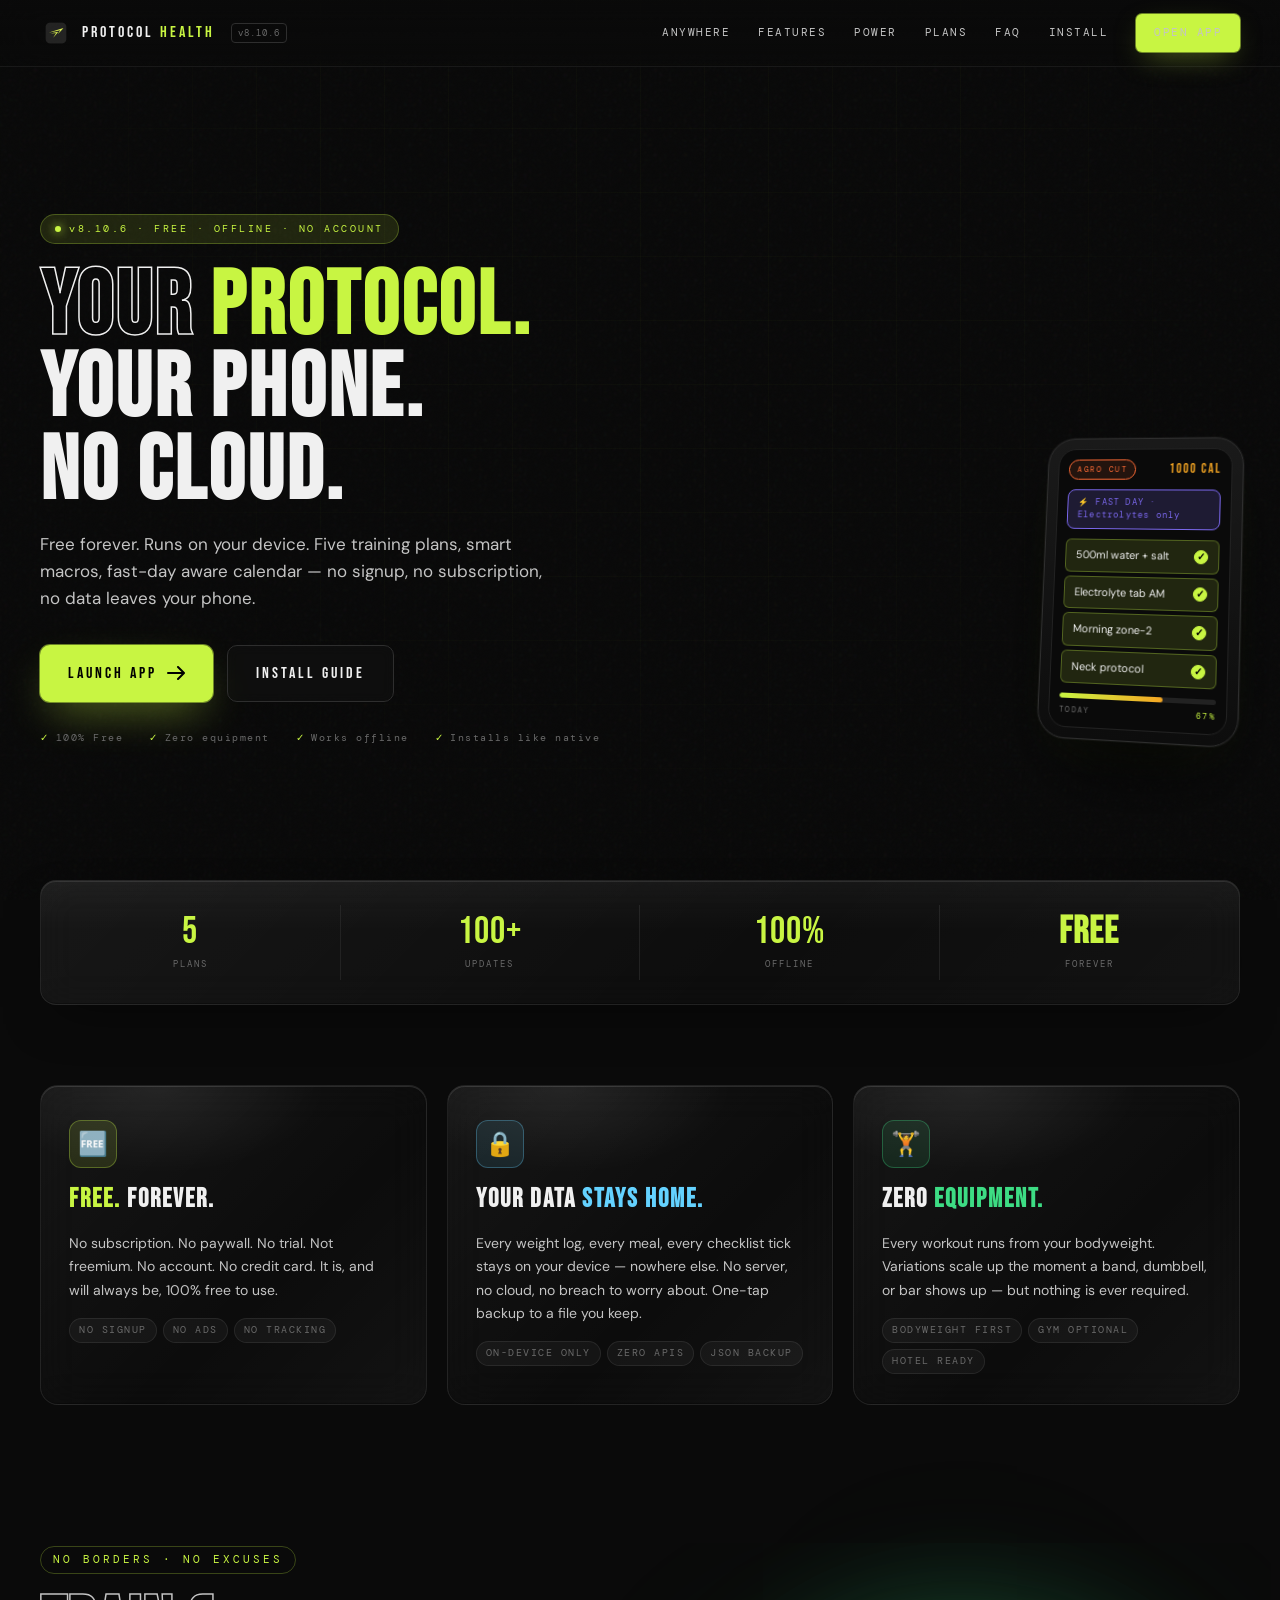
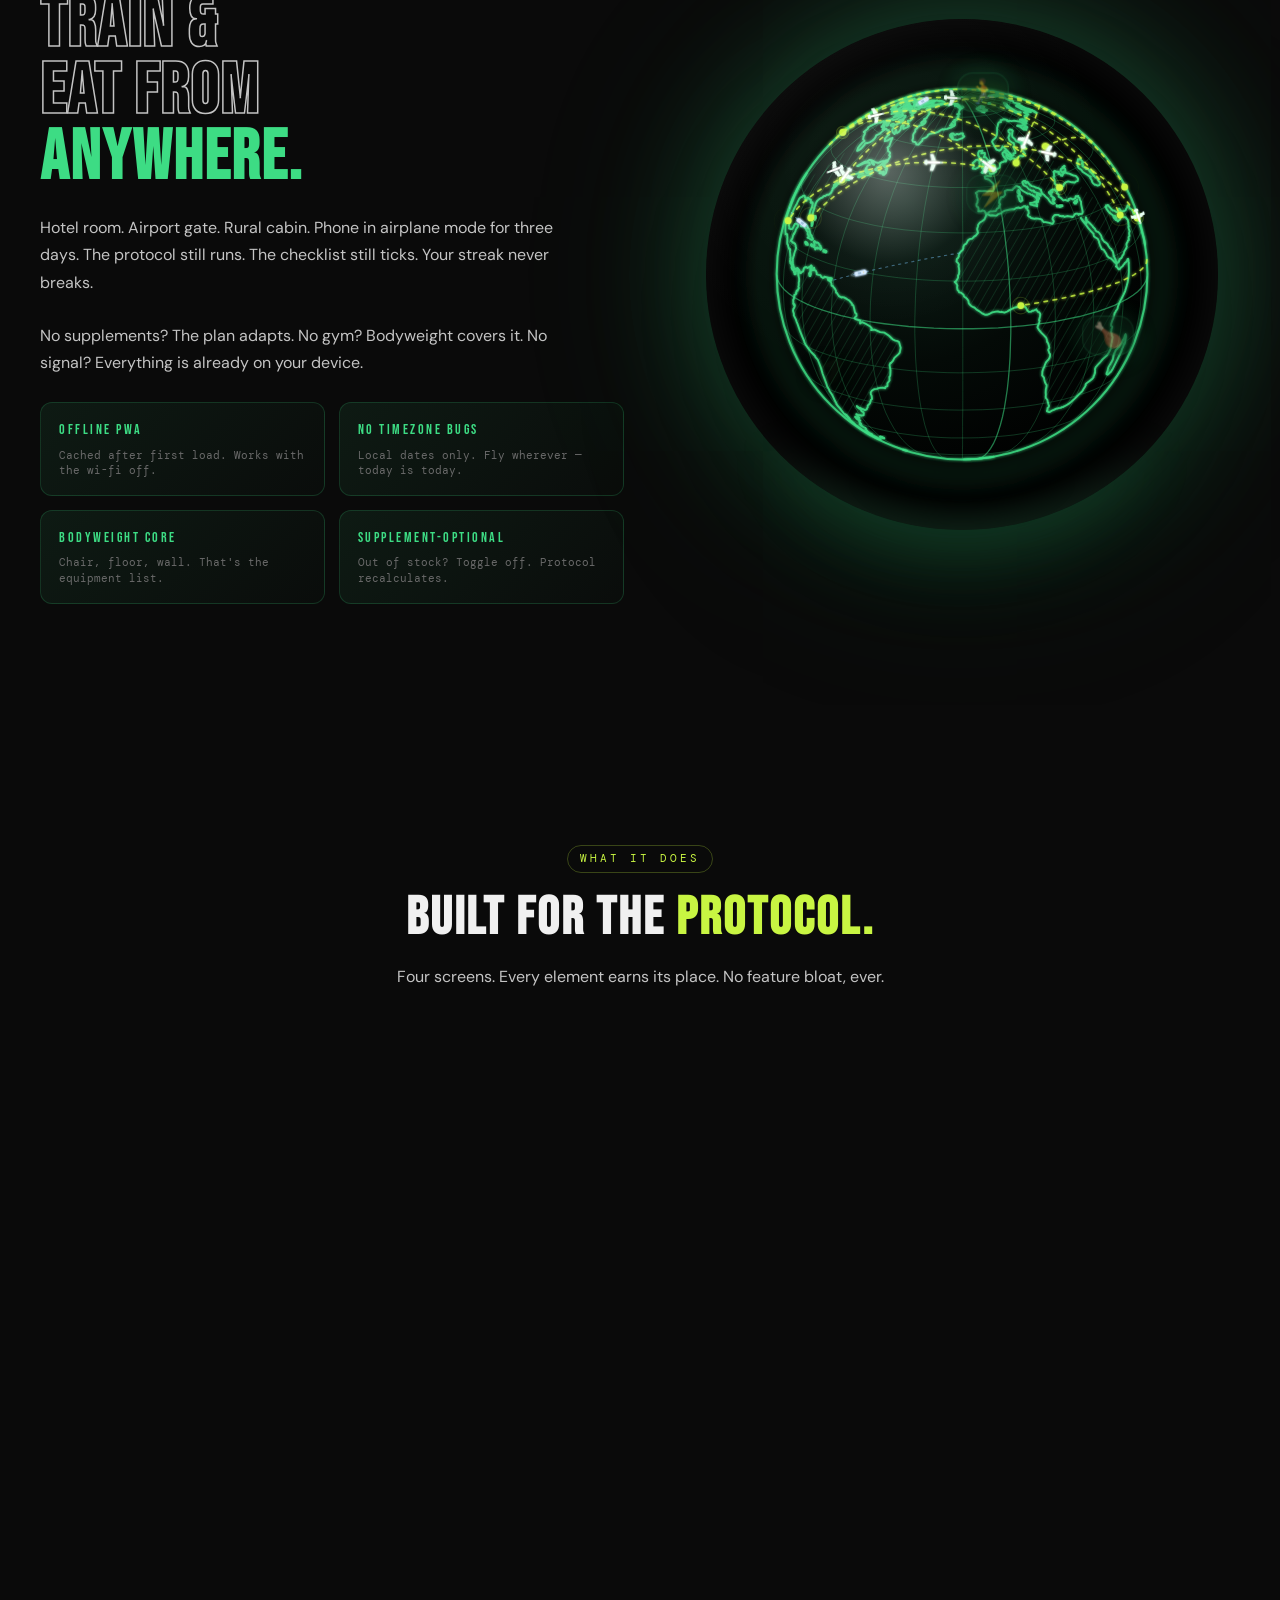
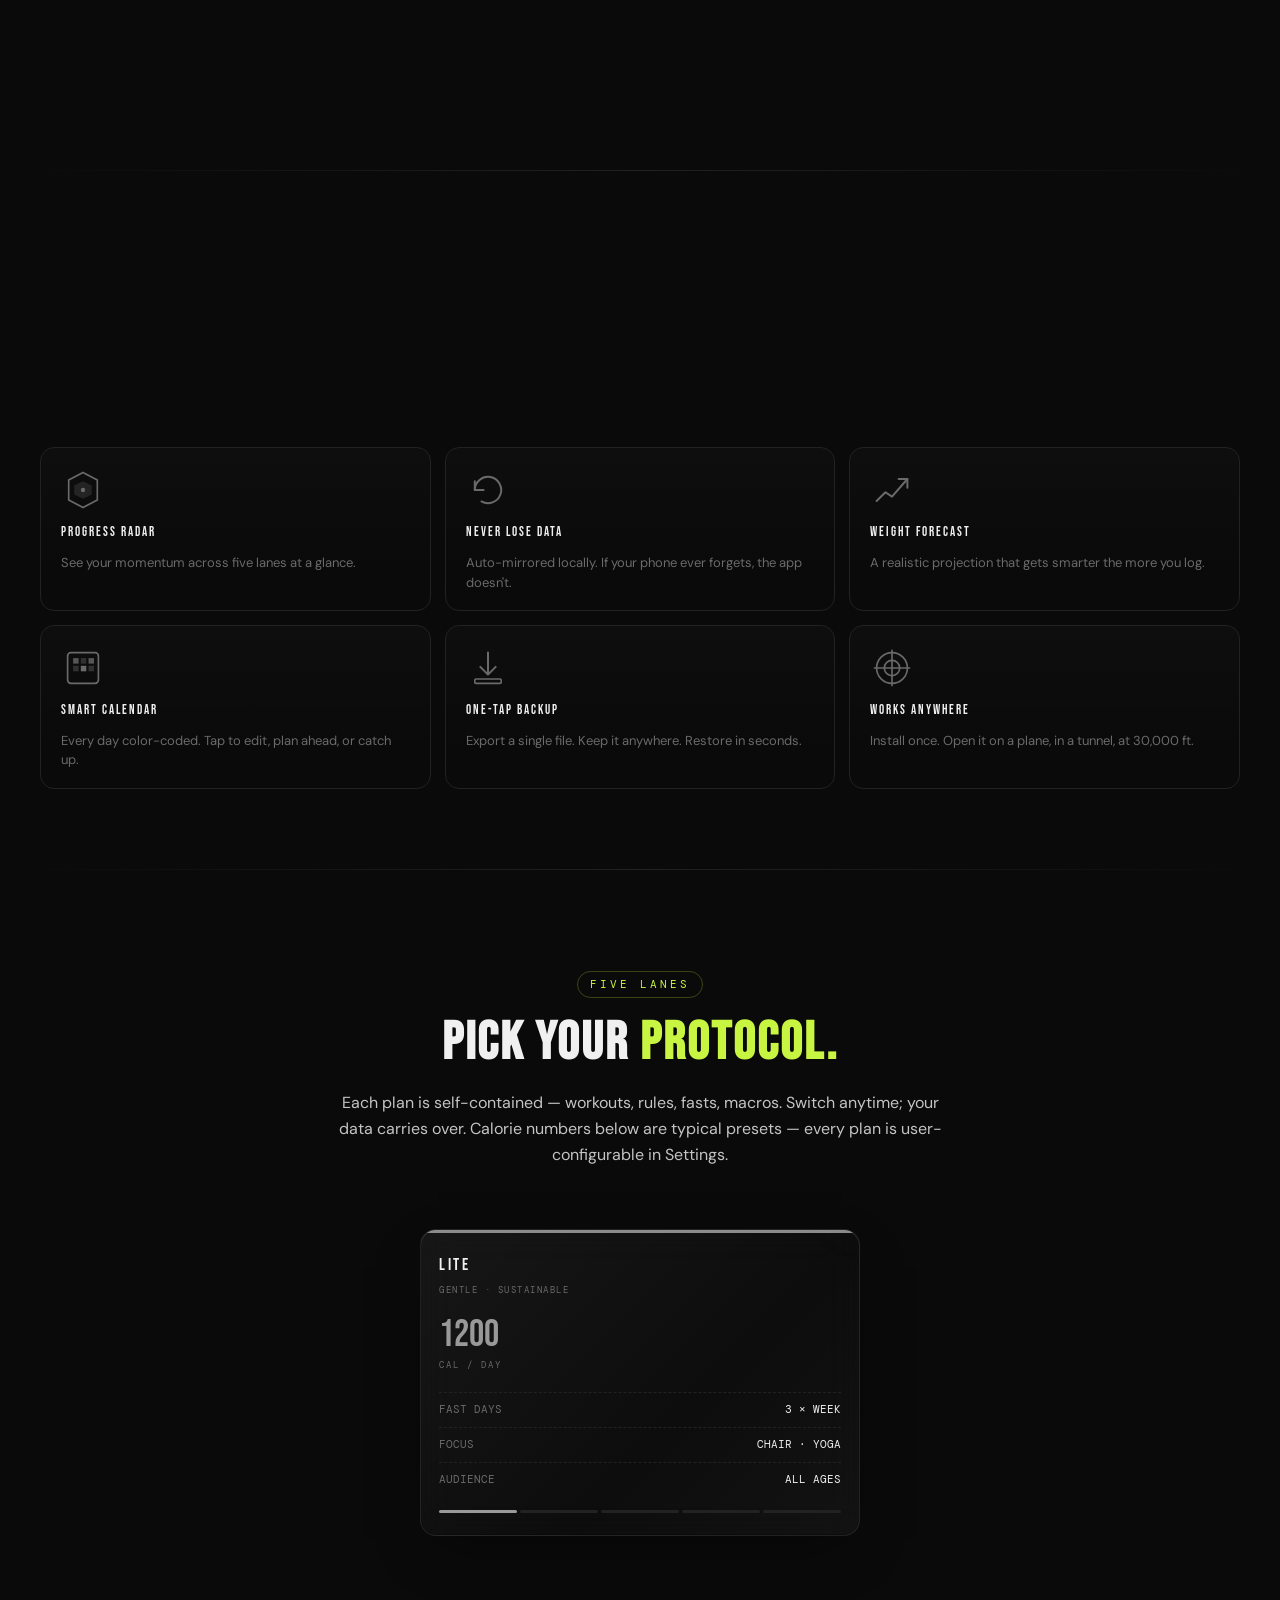
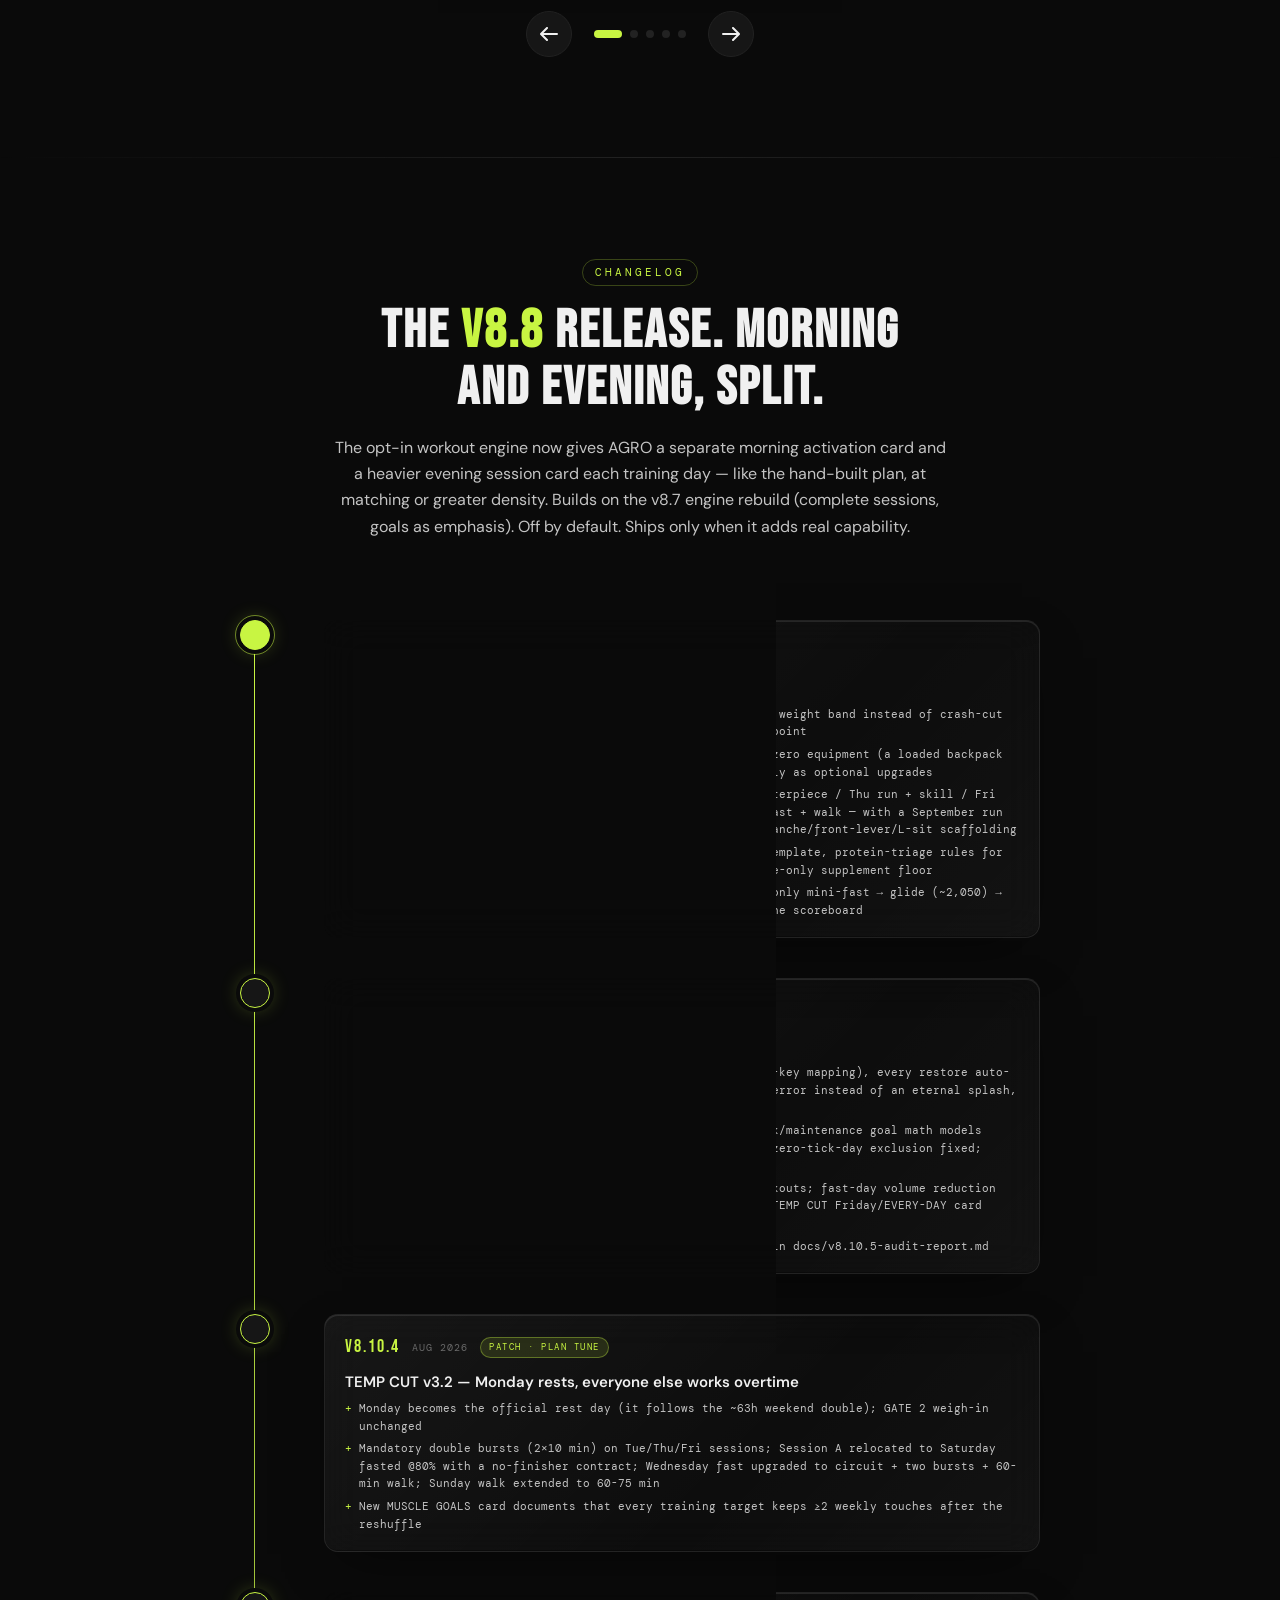
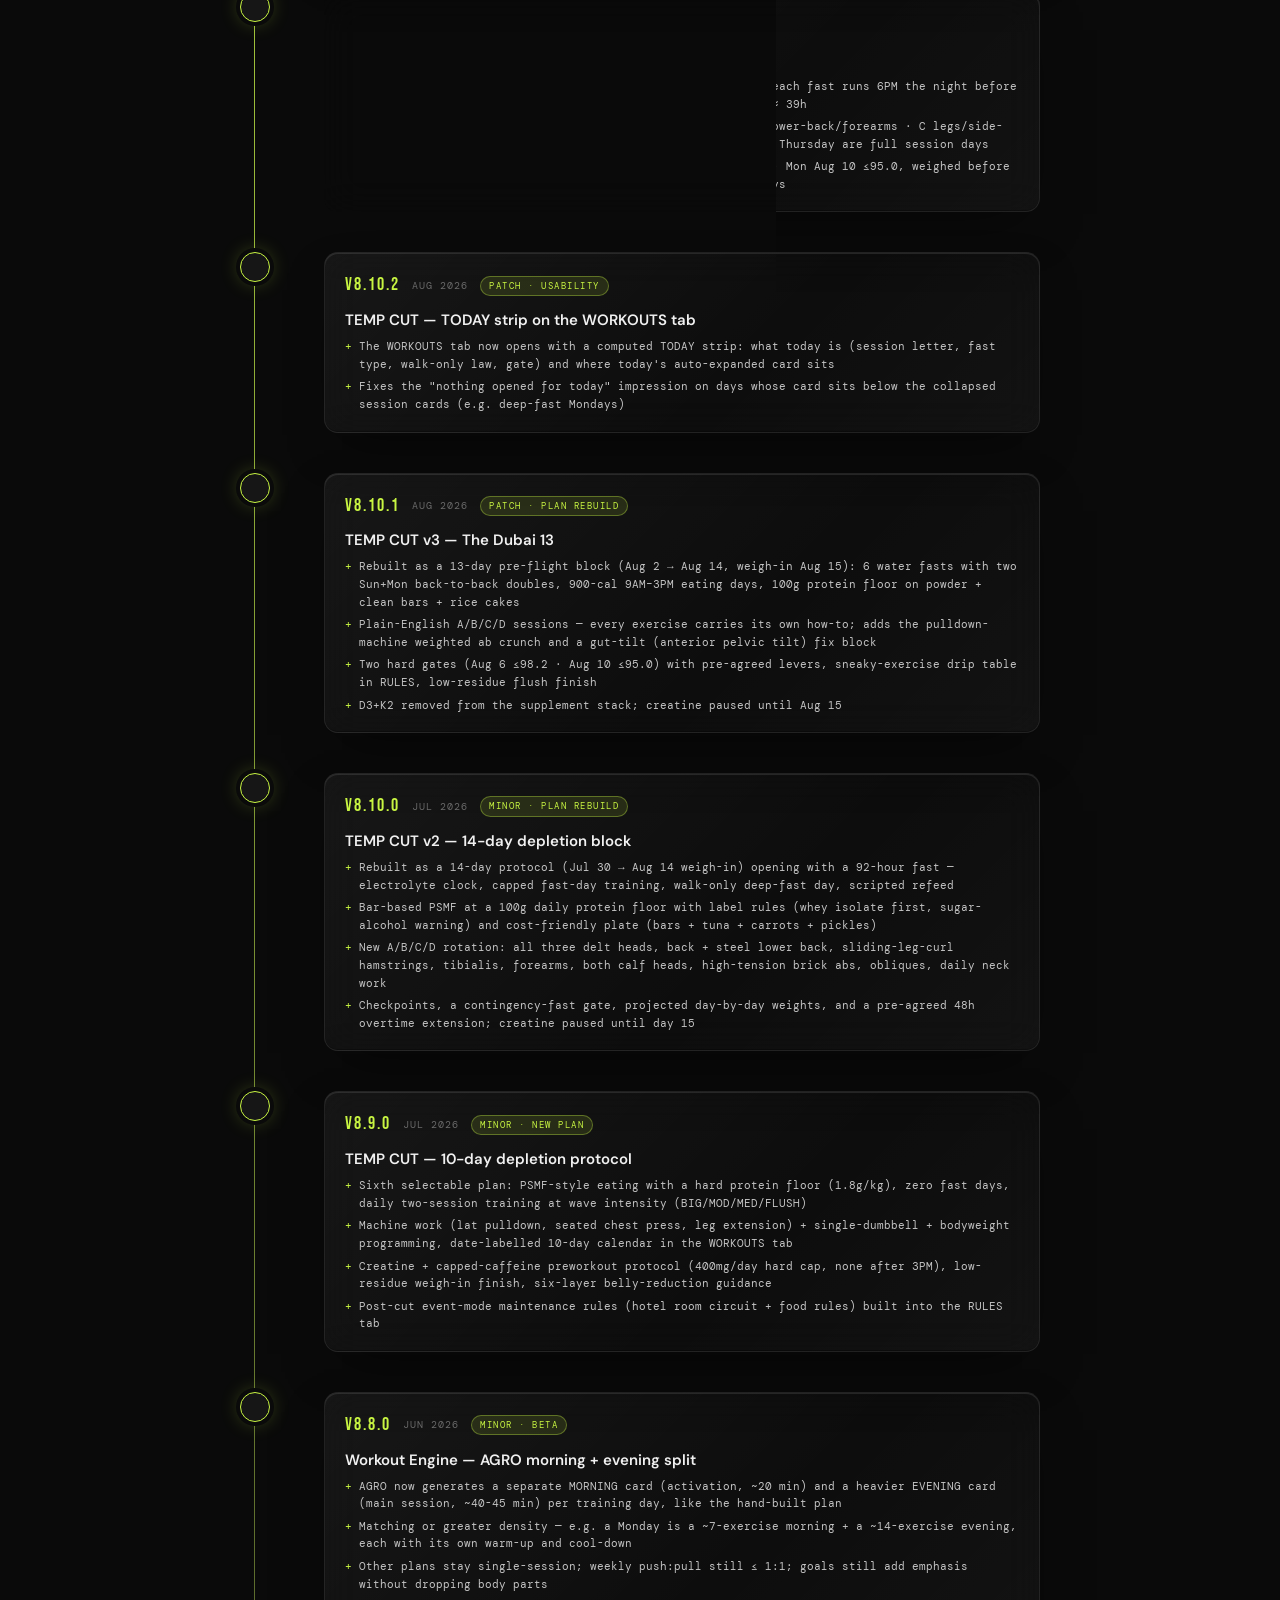
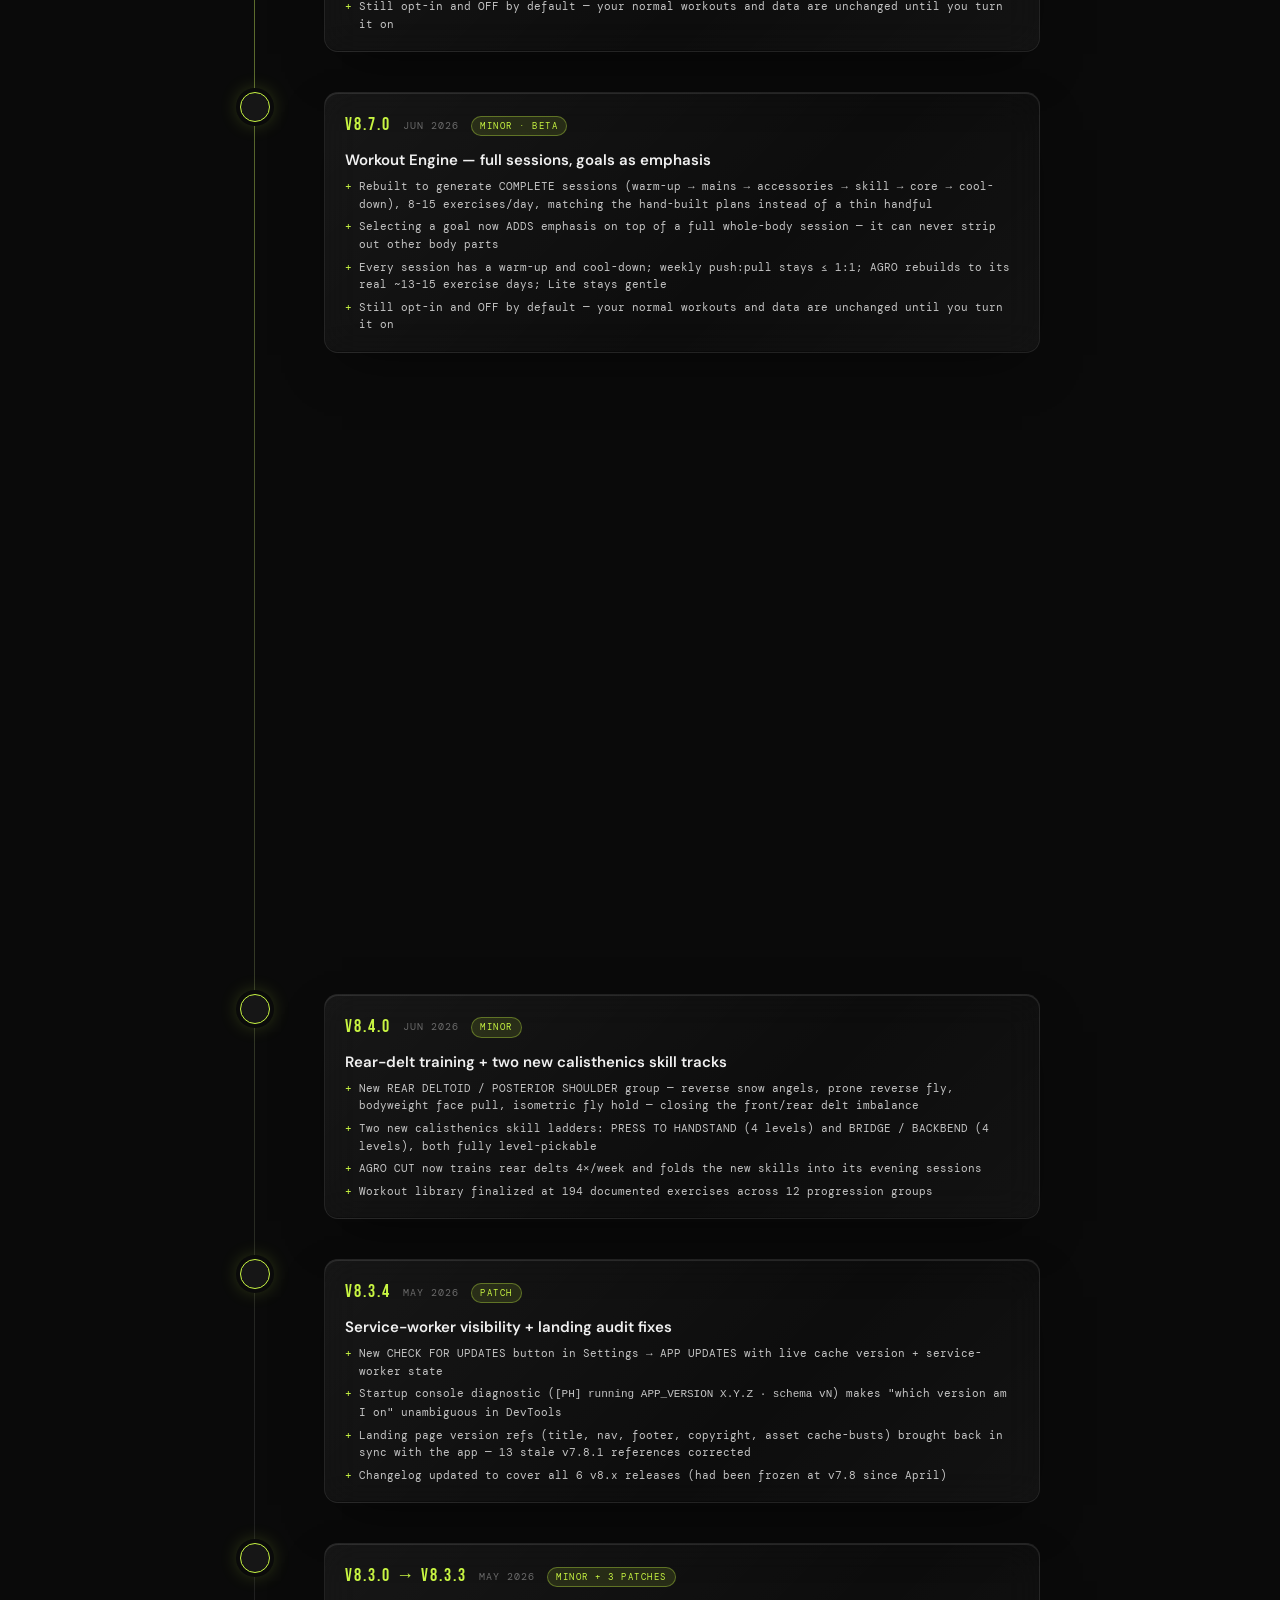
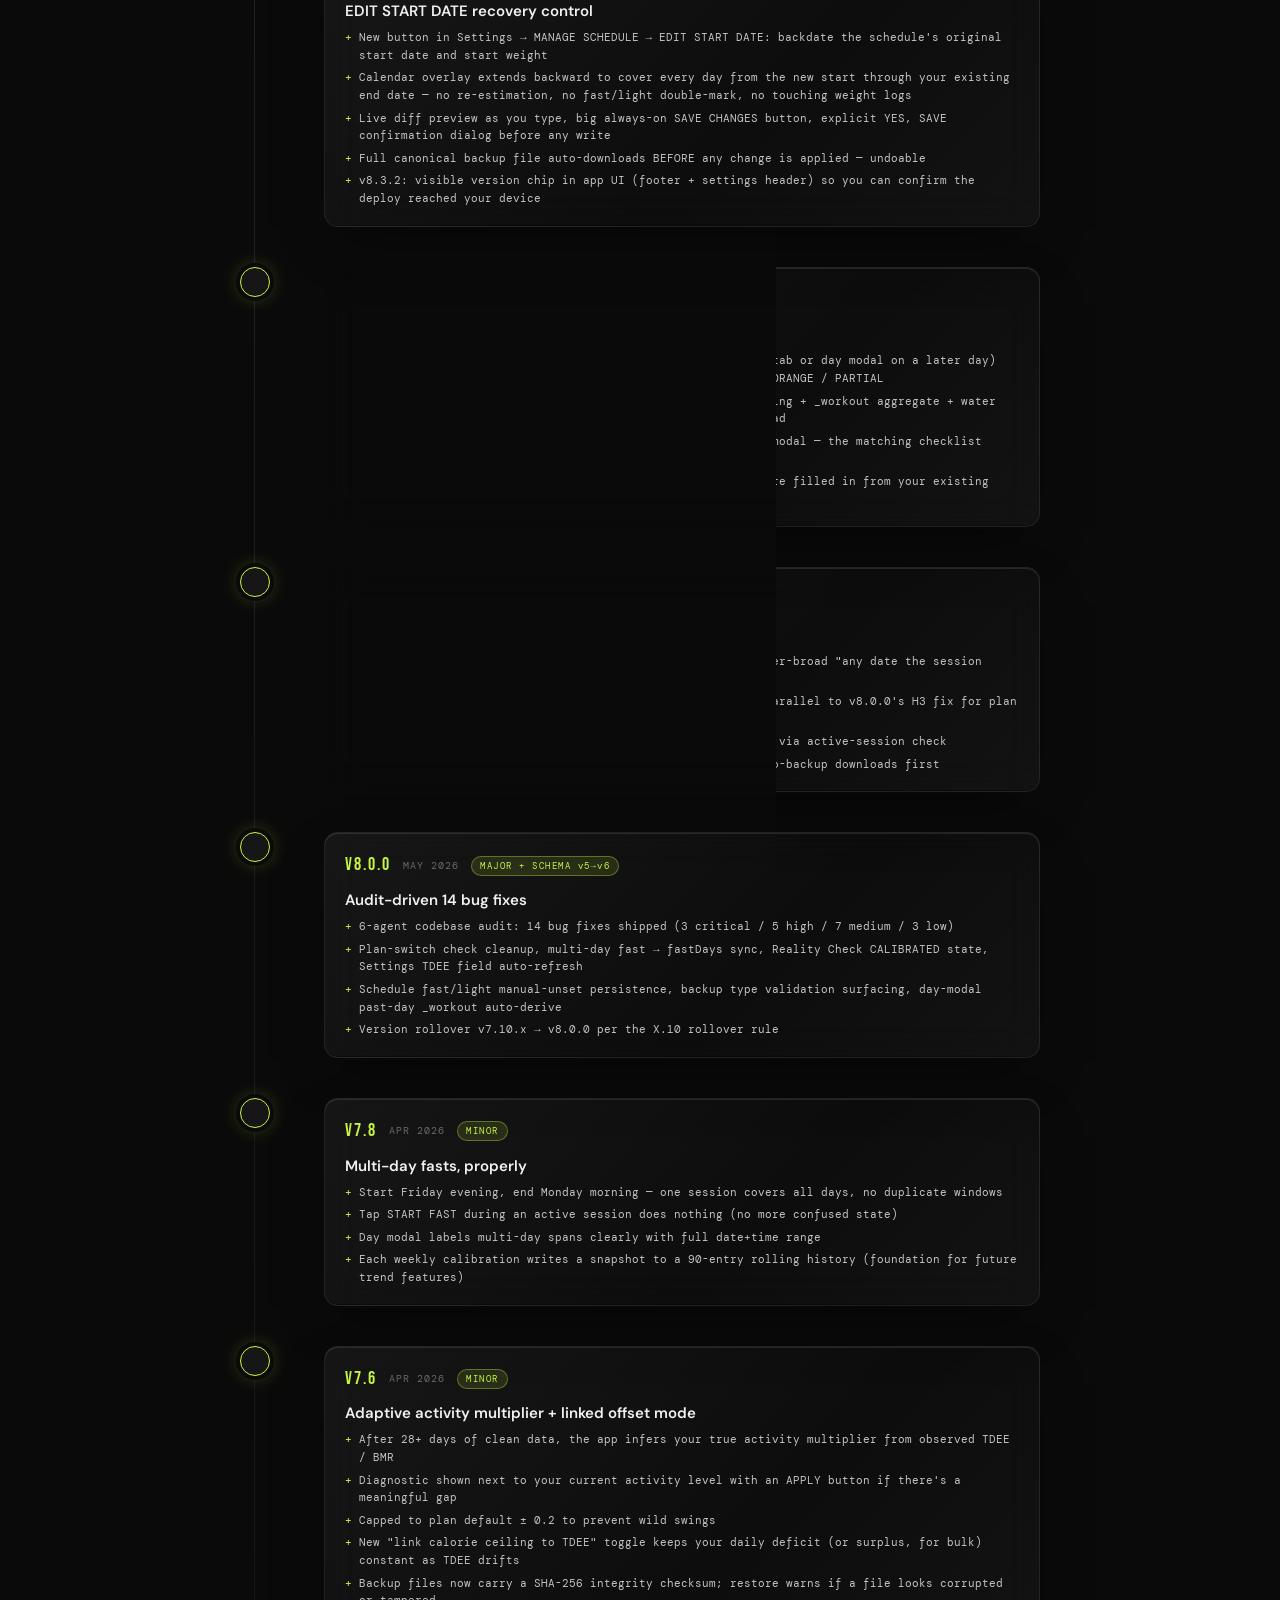
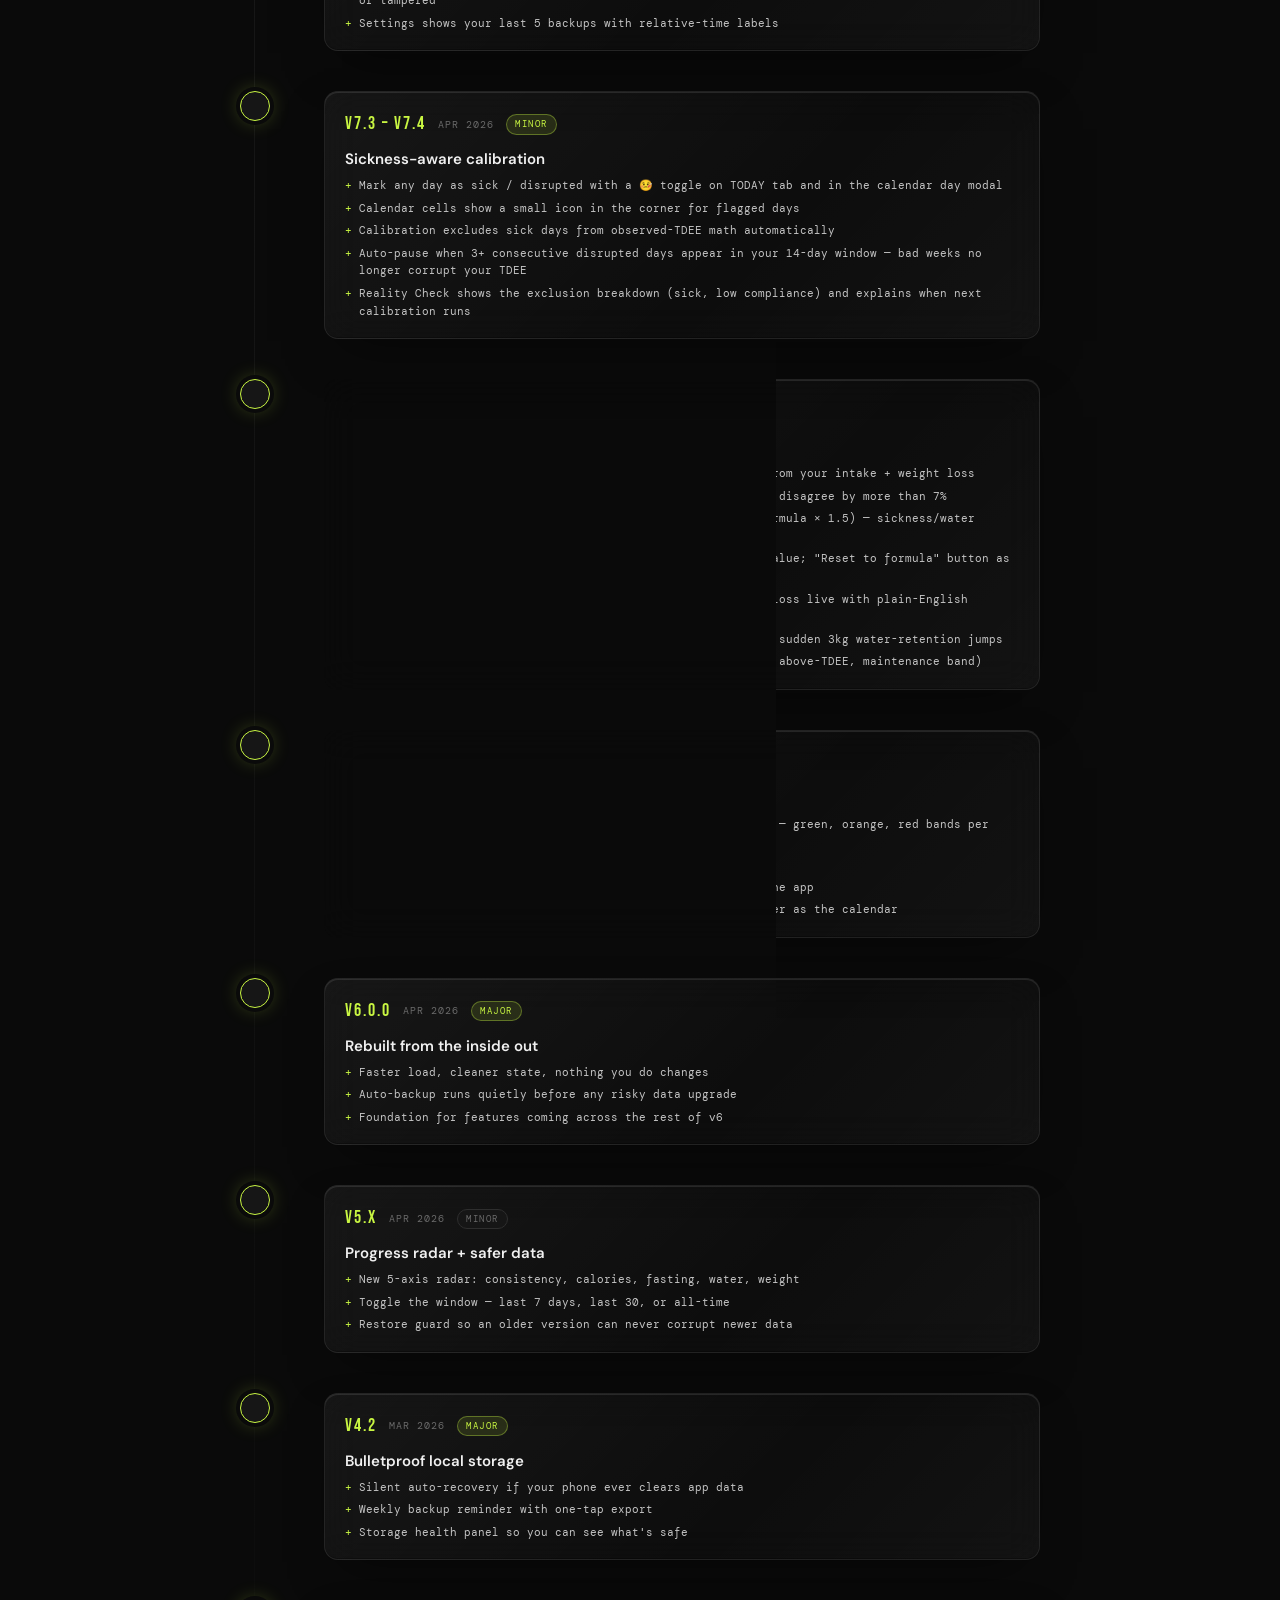
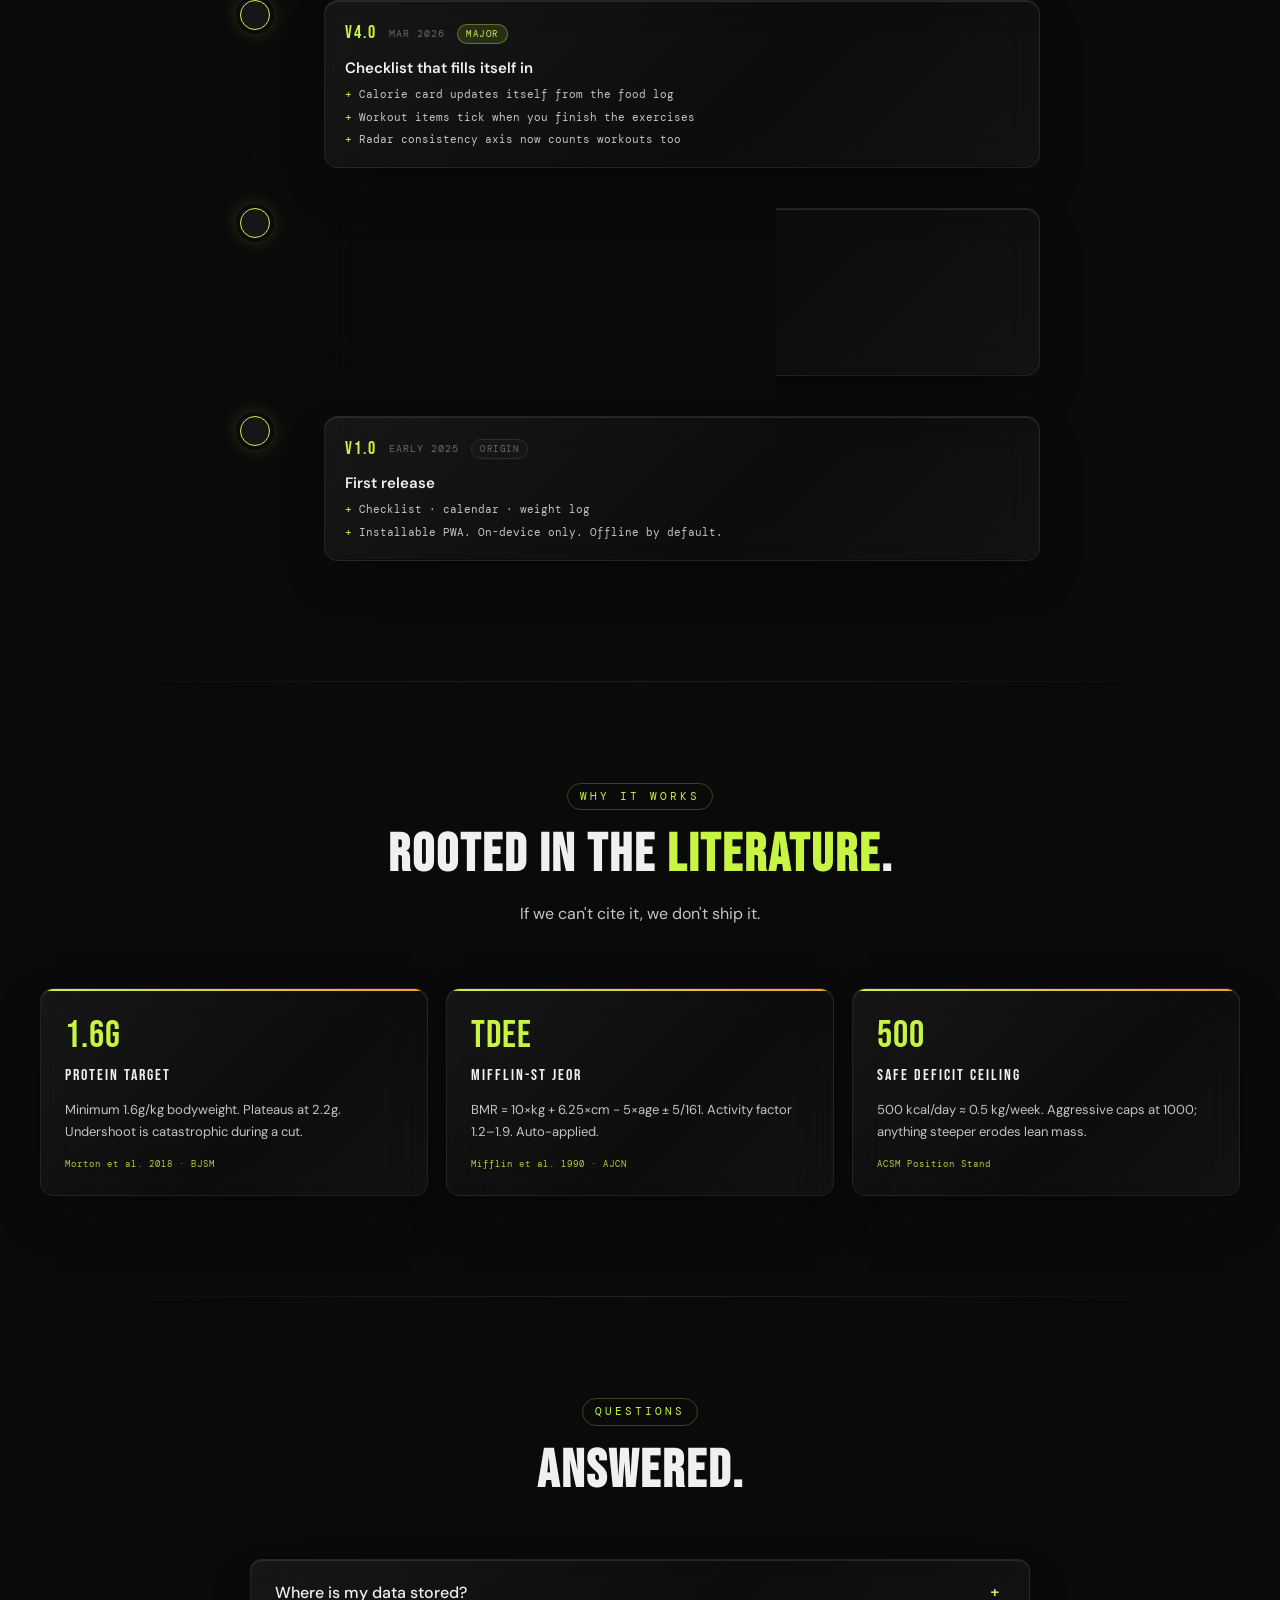
==== index.html @ 7f009b2a "v8.10.6: NEW PLAN — CYCLE, the seasons recomp plan Owner-designed over a multi-session coaching arc:" ====
<!DOCTYPE html>
<html lang="en">
<head>
<meta charset="UTF-8">
<meta name="viewport" content="width=device-width, initial-scale=1.0">
<script>
// If opened as installed PWA, skip landing
if(window.matchMedia('(display-mode: standalone)').matches || window.navigator.standalone) {
  window.location.replace('app.html');
}
</script>
<title>Protocol Health · v8.10.6 — CYCLE seasons recomp plan, free</title>
<meta name="description" content="Free fitness protocol PWA. Installs like a native app. Five training plans. Zero equipment. Zero accounts. Your data stays on your device.">
<meta name="theme-color" content="#0a0a0a">
<link rel="icon" type="image/png" sizes="32x32" href="favicon-32.png">
<link rel="icon" type="image/x-icon" href="favicon.ico">
<link rel="apple-touch-icon" href="PH_LOGO_192.png">
<link rel="stylesheet" href="assets/landing.css?v=8.10.6">
<link rel="stylesheet" href="assets/landing-sections.css?v=8.10.6">
<link rel="stylesheet" href="assets/landing-demos.css?v=8.10.6">
<link rel="stylesheet" href="assets/landing-v5.css?v=8.10.6">
<link rel="stylesheet" href="assets/install-guide.css?v=8.10.6">
</head>
<body>

<div class="ambient-grid" aria-hidden="true"></div>
<div class="ambient-noise" aria-hidden="true"></div>

<!-- NAV -->
<nav class="nav" id="nav">
  <a href="#" class="nav-logo">
    <img src="PH_ARROWS_LOGO.png" alt="">
    <div class="brand">PROTOCOL <span>HEALTH</span></div>
    <div class="ver">v8.10.6</div>
  </a>
  <div class="nav-links">
    <a href="#anywhere">ANYWHERE</a>
    <a href="#features">FEATURES</a>
    <a href="#power">POWER</a>
    <a href="#plans">PLANS</a>
    <a href="#faq">FAQ</a>
    <a href="#" class="nav-install" onclick="openInstall(); return false;">INSTALL</a>
    <a href="app.html" class="nav-cta">OPEN APP</a>
  </div>
</nav>

<!-- HERO -->
<header class="hero">
  <div class="hero-copy">
    <div class="hero-badge">
      <span class="dot"></span>
      v8.10.6 · FREE · OFFLINE · NO ACCOUNT
    </div>
    <h1>
      <span class="outlined">YOUR</span> <span class="accent">PROTOCOL.</span><br>
      YOUR PHONE.<br>NO CLOUD.
    </h1>
    <p class="hero-sub">
      Free forever. Runs on your device. Five training plans, smart macros,
      fast-day aware calendar — no signup, no subscription, no data leaves your phone.
    </p>
    <div class="hero-btns">
      <a href="app.html" class="btn-primary">
        LAUNCH APP
        <svg class="arrow" width="18" height="14" viewBox="0 0 18 14" fill="none" aria-hidden="true">
          <path d="M1 7h15M11 1l6 6-6 6" stroke="currentColor" stroke-width="2" stroke-linecap="round" stroke-linejoin="round"/>
        </svg>
      </a>
      <a href="#" class="btn-ghost" onclick="openInstall(); return false;">INSTALL GUIDE</a>
    </div>
    <div class="hero-trust">
      <span><span class="tick">✓</span> 100% Free</span>
      <span><span class="tick">✓</span> Zero equipment</span>
      <span><span class="tick">✓</span> Works offline</span>
      <span><span class="tick">✓</span> Installs like native</span>
    </div>
  </div>

  <div class="hero-3d" id="hero-3d">
    <div class="hero-phone" aria-hidden="true">
      <div class="hero-phone-screen">
        <div class="demo-head">
          <span class="demo-plan-badge">AGRO CUT</span>
          <span class="demo-cal-ceil">1000 CAL</span>
        </div>
        <div class="demo-fast-banner">⚡ FAST DAY · Electrolytes only</div>
        <div class="demo-today" style="pointer-events:none">
          <div class="demo-item done"><span>500ml water + salt</span><span class="check"></span></div>
          <div class="demo-item done"><span>Electrolyte tab AM</span><span class="check"></span></div>
          <div class="demo-item"><span>Morning zone-2</span><span class="check"></span></div>
          <div class="demo-item"><span>Neck protocol</span><span class="check"></span></div>
          <div class="demo-bar"><div class="demo-bar-fill" style="width:50%"></div></div>
          <div class="demo-pct-row"><span>TODAY</span><span class="demo-pct">50%</span></div>
        </div>
      </div>
    </div>
  </div>
</header>

<!-- STATS BAR -->
<div class="stats-bar reveal">
  <div class="stats-inner">
    <div class="stat"><div class="v" data-counter="5">0</div><div class="l">PLANS</div></div>
    <div class="stat"><div class="v" data-counter="100" data-suffix="+">0</div><div class="l">UPDATES</div></div>
    <div class="stat"><div class="v">100%</div><div class="l">OFFLINE</div></div>
    <div class="stat"><div class="v stat-free">FREE</div><div class="l">FOREVER</div></div>
  </div>
</div>

<!-- PROMISE BAND — free · local · no equipment -->
<section class="promise-band">
  <div class="promise-card reveal">
    <div class="pc-icon">🆓</div>
    <h3><span class="a">FREE.</span> FOREVER.</h3>
    <p>No subscription. No paywall. No trial. Not freemium. No account. No credit card. It is, and will always be, 100% free to use.</p>
    <div class="pc-chips"><span>NO SIGNUP</span><span>NO ADS</span><span>NO TRACKING</span></div>
  </div>
  <div class="promise-card cloud reveal">
    <div class="pc-icon">🔒</div>
    <h3>YOUR DATA <span class="a">STAYS HOME.</span></h3>
    <p>Every weight log, every meal, every checklist tick stays on your device — nowhere else. No server, no cloud, no breach to worry about. One-tap backup to a file you keep.</p>
    <div class="pc-chips"><span>ON-DEVICE ONLY</span><span>ZERO APIS</span><span>JSON BACKUP</span></div>
  </div>
  <div class="promise-card gym reveal">
    <div class="pc-icon">🏋️</div>
    <h3>ZERO <span class="a">EQUIPMENT.</span></h3>
    <p>Every workout runs from your bodyweight. Variations scale up the moment a band, dumbbell, or bar shows up — but nothing is ever required.</p>
    <div class="pc-chips"><span>BODYWEIGHT FIRST</span><span>GYM OPTIONAL</span><span>HOTEL READY</span></div>
  </div>
</section>

<!-- ANYWHERE / GLOBE -->
<section class="anywhere" id="anywhere">
  <div class="anywhere-copy reveal">
    <div class="section-tag">NO BORDERS · NO EXCUSES</div>
    <h2>
      <span class="out">TRAIN &amp;</span><br>
      <span class="out">EAT FROM</span><br>
      <span class="g">ANYWHERE.</span>
    </h2>
    <p>
      Hotel room. Airport gate. Rural cabin. Phone in airplane mode for three days.
      The protocol still runs. The checklist still ticks. Your streak never breaks.
    </p>
    <p>
      No supplements? The plan adapts. No gym? Bodyweight covers it. No signal?
      Everything is already on your device.
    </p>
    <div class="anywhere-pillars">
      <div class="anywhere-pill">
        <div class="t">OFFLINE PWA</div>
        <div class="d">Cached after first load. Works with the wi-fi off.</div>
      </div>
      <div class="anywhere-pill">
        <div class="t">NO TIMEZONE BUGS</div>
        <div class="d">Local dates only. Fly wherever — today is today.</div>
      </div>
      <div class="anywhere-pill">
        <div class="t">BODYWEIGHT CORE</div>
        <div class="d">Chair, floor, wall. That's the equipment list.</div>
      </div>
      <div class="anywhere-pill">
        <div class="t">SUPPLEMENT-OPTIONAL</div>
        <div class="d">Out of stock? Toggle off. Protocol recalculates.</div>
      </div>
    </div>
  </div>

  <div class="globe-stage reveal" id="globe-stage" aria-hidden="true">
    <!-- three.js canvas mounts here -->

    <!-- Emoji poppers overlayed on top of canvas -->
    <div class="poppers" id="poppers"></div>
  </div>
</section>

<!-- FEATURES -->
<section class="features" id="features">
  <div class="section-head reveal">
    <div class="section-tag">WHAT IT DOES</div>
    <h2 class="section-title">Built for the <span class="accent">protocol.</span></h2>
    <p class="section-desc">
      Four screens. Every element earns its place. No feature bloat, ever.
    </p>
  </div>

  <!-- F01 TODAY -->
  <div class="feature-row reveal">
    <div class="f-copy">
      <div class="f-index"><span class="n">01</span> · TODAY</div>
      <h3 class="f-title">Your daily <span class="accent">compliance</span> loop.</h3>
      <p class="f-desc">
        Plan-aware checklist that swaps between eating, water fast, and light-eating
        days automatically. Calorie card auto-tracks from your food log; workout items
        tick independently for morning vs. evening sessions; supplements expand into
        individual pills with weekday-specific schedules.
      </p>
      <ul class="f-bullets">
        <li>Calorie card auto-flips on your thresholds</li>
        <li>Morning / evening workout items tick independently</li>
        <li>Expandable supplement pills (Zinc EOD, D3 + MCT, Osteocare)</li>
        <li>Water tracked in liters with +/− steppers</li>
      </ul>
      <div class="f-pills">
        <span class="f-pill new">NEW · AUTO CALORIE</span>
        <span class="f-pill new">NEW · PER-SESSION</span>
        <span class="f-pill">SUPPLEMENT SUB-ITEMS</span>
      </div>
    </div>
    <div class="f-visual">
      <div class="phone">
        <div class="phone-notch"></div>
        <div class="phone-screen">
          <div class="demo-head">
            <span class="demo-plan-badge">AGRO CUT CALISTHENICS</span>
            <span class="demo-cal-ceil">1000 CAL</span>
          </div>
          <div class="demo-fast-banner">⚡ WATER FAST DAY — Electrolytes only</div>
          <div class="demo-day-title">WEDNESDAY · CHECKLIST</div>
          <div class="demo-today">
            <div class="demo-item"><span>500ml water + salt on waking</span><span class="check"></span></div>
            <div class="demo-item"><span>Electrolyte tab mid-morning</span><span class="check"></span></div>
            <div class="demo-item"><span>Electrolyte tab pre-training</span><span class="check"></span></div>
            <div class="demo-item"><span>D3 + K2 with MCT gel</span><span class="sup-badge">SUPP</span></div>
            <div class="demo-item"><span>Magnesium before bed</span><span class="check"></span></div>
            <div class="demo-bar"><div class="demo-bar-fill"></div></div>
            <div class="demo-pct-row"><span>TODAY'S MINIMUM</span><span class="demo-pct">0%</span></div>
          </div>
        </div>
      </div>
      <div class="chip-float a">
        <div style="font-size:9px;color:var(--muted);letter-spacing:1.5px">STREAK</div>
        <div style="font-family:var(--f-display);font-size:20px;color:var(--accent);letter-spacing:2px">24 DAYS</div>
      </div>
      <div class="chip-float b">
        <div style="font-size:9px;color:var(--muted);letter-spacing:1.5px">FAST PHASE</div>
        <div style="font-family:var(--f-display);font-size:16px;color:var(--fast);letter-spacing:2px">H 18:42</div>
      </div>
    </div>
  </div>

  <!-- F02 GOAL ENGINE -->
  <div class="feature-row reverse reveal">
    <div class="f-copy">
      <div class="f-index"><span class="n">02</span> · GOAL ENGINE</div>
      <h3 class="f-title">Auto TDEE. <span class="accent">Real</span> timelines.</h3>
      <p class="f-desc">
        Mifflin-St Jeor from your own numbers. Pick a deadline or pick a calorie
        ceiling — the engine returns the other, with a risk flag that tells you the truth.
      </p>
      <ul class="f-bullets">
        <li>Dual schedule support</li>
        <li>Compliance-adjusted projection</li>
        <li>Flags: achievable · aggressive · unrealistic</li>
      </ul>
      <div class="f-pills">
        <span class="f-pill new">NEW · AUTO TDEE</span>
        <span class="f-pill new">NEW · DUAL SCHEDULE</span>
        <span class="f-pill">MIFFLIN-ST JEOR</span>
      </div>
    </div>
    <div class="f-visual">
      <div class="phone">
        <div class="phone-notch"></div>
        <div class="phone-screen">
          <div class="demo-goal">
            <h5>PROJECTED <span>PLAN</span></h5>
            <div class="demo-goal-grid">
              <div class="demo-goal-cell"><div class="v">8</div><div class="l">WEEKS</div></div>
              <div class="demo-goal-cell"><div class="v">1000</div><div class="l">CAL / DAY</div></div>
              <div class="demo-goal-cell"><div class="v">-1.43</div><div class="l">KG / WEEK</div></div>
              <div class="demo-goal-cell"><div class="v">3,536</div><div class="l">AUTO TDEE</div></div>
            </div>
            <div class="demo-goal-flag">⚡ AGGRESSIVE · ACHIEVABLE</div>
            <div class="demo-day-title">PROJECTED — NEXT 8 WEEKS</div>
            <svg class="demo-chart" viewBox="0 0 220 80" preserveAspectRatio="none">
              <defs>
                <linearGradient id="chartGrad" x1="0" y1="0" x2="0" y2="1">
                  <stop offset="0" stop-color="#f5a623" stop-opacity="0.55"/>
                  <stop offset="1" stop-color="#f5a623" stop-opacity="0"/>
                </linearGradient>
              </defs>
              <line class="grid" x1="0" y1="20" x2="220" y2="20"/>
              <line class="grid" x1="0" y1="40" x2="220" y2="40"/>
              <line class="grid" x1="0" y1="60" x2="220" y2="60"/>
              <path class="area" d="M0,12 L30,18 L60,24 L90,32 L120,38 L150,46 L180,54 L220,60 L220,80 L0,80 Z"/>
              <path class="line" d="M0,12 L30,18 L60,24 L90,32 L120,38 L150,46 L180,54 L220,60"/>
              <circle class="dot" cx="0"   cy="12" r="2.5"/>
              <circle class="dot" cx="220" cy="60" r="2.5"/>
            </svg>
          </div>
        </div>
      </div>
      <div class="chip-float c">
        <div style="font-size:9px;color:var(--muted);letter-spacing:1.5px">COMPLIANCE</div>
        <div style="font-family:var(--f-display);font-size:18px;color:var(--accent);letter-spacing:2px">87%</div>
      </div>
    </div>
  </div>

  <!-- F03 MONTHS CALENDAR -->
  <div class="feature-row reveal">
    <div class="f-copy">
      <div class="f-index"><span class="n">03</span> · MONTHS</div>
      <h3 class="f-title">Every day, <span class="accent">color-coded.</span></h3>
      <p class="f-desc">
        Green = done. Purple = fast. Amber = light. Orange = partial. Red = missed.
        Tap any cell — past, present, or future — to log or override.
      </p>
      <ul class="f-bullets">
        <li>Workout checklist inside the day modal</li>
        <li>Calendar recolors instantly on every edit</li>
        <li>Light-eating day (amber) — v5</li>
        <li>Toggle any day: fast · light · normal</li>
      </ul>
      <div class="f-pills">
        <span class="f-pill new">NEW · MODAL WORKOUTS</span>
        <span class="f-pill new">NEW · INSTANT RECOLOR</span>
        <span class="f-pill">SCHEDULE OVERLAY</span>
      </div>
    </div>
    <div class="f-visual">
      <div class="phone">
        <div class="phone-notch"></div>
        <div class="phone-screen">
          <div class="demo-cal-head">MARCH <span>2026</span></div>
          <div class="demo-cal">
            <div class="demo-cal-grid">
              <div class="dow">S</div><div class="dow">M</div><div class="dow">T</div>
              <div class="dow">W</div><div class="dow">T</div><div class="dow">F</div><div class="dow">S</div>
              <div class="cell fast">1</div><div class="cell done">2</div><div class="cell done">3</div>
              <div class="cell fast">4</div><div class="cell partial">5</div><div class="cell done">6</div>
              <div class="cell fast">7</div>
              <div class="cell fast">8</div><div class="cell done">9</div><div class="cell done">10</div>
              <div class="cell fast">11</div><div class="cell done">12</div><div class="cell missed">13</div>
              <div class="cell fast">14</div>
              <div class="cell light">15</div><div class="cell done today">16</div><div class="cell">17</div>
              <div class="cell">18</div><div class="cell">19</div><div class="cell">20</div><div class="cell">21</div>
            </div>
            <div class="demo-cal-legend">
              <div class="lg"><div class="sw" style="background:var(--green)"></div>DONE</div>
              <div class="lg"><div class="sw" style="background:var(--fast)"></div>FAST</div>
              <div class="lg"><div class="sw" style="background:var(--light)"></div>LIGHT</div>
              <div class="lg"><div class="sw" style="background:var(--accent-2)"></div>PARTIAL</div>
              <div class="lg"><div class="sw" style="background:var(--danger)"></div>MISSED</div>
            </div>
          </div>
        </div>
      </div>
    </div>
  </div>

  <!-- F04 NUTRITION -->
  <div class="feature-row reverse reveal">
    <div class="f-copy">
      <div class="f-index"><span class="n">04</span> · NUTRITION</div>
      <h3 class="f-title"><span class="accent">Smart</span> macro engine.</h3>
      <p class="f-desc">
        Log food with calories and optional P/C/F. Plan-aware calorie logic flips
        green/orange/red on CUT, LITE, MAINTENANCE at the right thresholds —
        and inverts for BULK, where hitting the surplus target is the green state.
      </p>
      <ul class="f-bullets">
        <li>CUT/LITE: ≤ceiling green · up to 1.5× orange · ≥1.5× red</li>
        <li>BULK: ≥target green · &gt;0.5× orange · ≤0.5× red</li>
        <li>P/C/F bars with live targets</li>
        <li>Food library learns from you</li>
      </ul>
      <div class="f-pills">
        <span class="f-pill new">NEW · PLAN-AWARE BANDS</span>
        <span class="f-pill new">NEW · MACROS IN MODAL</span>
        <span class="f-pill">AUTO-SUGGEST</span>
      </div>
    </div>
    <div class="f-visual">
      <div class="phone">
        <div class="phone-notch"></div>
        <div class="phone-screen">
          <div class="demo-food">
            <h5>FOOD <span>LOG</span></h5>
            <div class="demo-food-signal">PRE-FAST SPLIT</div>
            <div class="demo-food-entry"><span>Chicken breast + rice</span><span class="c">520</span></div>
            <div class="demo-food-entry"><span>Greek yogurt (200g)</span><span class="c">130</span></div>
            <div class="demo-food-entry"><span>3 boiled eggs</span><span class="c">215</span></div>
            <div class="demo-macros">
              <div class="demo-macro">
                <div class="row"><span style="color:#ff9966">PROTEIN</span><span style="color:#ff9966">84g / 130g · 65%</span></div>
                <div class="track"><div class="fill" style="width:65%;background:#ff9966"></div></div>
              </div>
              <div class="demo-macro">
                <div class="row"><span style="color:var(--accent-2)">CARBS</span><span style="color:var(--accent-2)">68g / 113g · 60%</span></div>
                <div class="track"><div class="fill" style="width:60%;background:var(--accent-2)"></div></div>
              </div>
              <div class="demo-macro">
                <div class="row"><span style="color:#88ccff">FAT</span><span style="color:#88ccff">22g / 33g · 67%</span></div>
                <div class="track"><div class="fill" style="width:67%;background:#88ccff"></div></div>
              </div>
            </div>
            <div class="demo-total">
              <span>135 remaining / 1000</span>
              <span class="big">865</span>
            </div>
          </div>
        </div>
      </div>
    </div>
  </div>
</section>

<div class="divider"></div>

<!-- POWER STRIP — compact customer-facing capability row -->
<section class="power-strip" id="power">
  <div class="section-head reveal">
    <div class="section-tag">WHAT YOU GET</div>
    <h2 class="section-title">Everything you <span class="accent">actually need.</span></h2>
    <p class="section-desc">No bloat. No upsell. Just the tools that make the protocol stick.</p>
  </div>

  <div class="pstrip reveal" role="list">
    <div class="pstrip-item" role="listitem">
      <div class="pstrip-icon" aria-hidden="true">
        <svg viewBox="0 0 40 40"><polygon points="20,4 33,11 33,29 20,36 7,29 7,11" fill="none" stroke="currentColor" stroke-width="1.5"/><polygon points="20,12 28,16 28,24 20,28 12,24 12,16" fill="currentColor" opacity="0.25"/><circle cx="20" cy="20" r="2" fill="currentColor"/></svg>
      </div>
      <div class="pstrip-t">PROGRESS RADAR</div>
      <div class="pstrip-d">See your momentum across five lanes at a glance.</div>
    </div>

    <div class="pstrip-item" role="listitem">
      <div class="pstrip-icon" aria-hidden="true">
        <svg viewBox="0 0 40 40"><path d="M8 20 a12 12 0 1 1 6 10.4" fill="none" stroke="currentColor" stroke-width="1.8" stroke-linecap="round"/><path d="M8 12 L8 20 L16 20" fill="none" stroke="currentColor" stroke-width="1.8" stroke-linecap="round" stroke-linejoin="round"/></svg>
      </div>
      <div class="pstrip-t">NEVER LOSE DATA</div>
      <div class="pstrip-d">Auto-mirrored locally. If your phone ever forgets, the app doesn't.</div>
    </div>

    <div class="pstrip-item" role="listitem">
      <div class="pstrip-icon" aria-hidden="true">
        <svg viewBox="0 0 40 40"><path d="M6 30 L14 22 L20 26 L34 10" fill="none" stroke="currentColor" stroke-width="1.8" stroke-linecap="round" stroke-linejoin="round"/><path d="M26 10 L34 10 L34 18" fill="none" stroke="currentColor" stroke-width="1.8" stroke-linecap="round" stroke-linejoin="round"/></svg>
      </div>
      <div class="pstrip-t">WEIGHT FORECAST</div>
      <div class="pstrip-d">A realistic projection that gets smarter the more you log.</div>
    </div>

    <div class="pstrip-item" role="listitem">
      <div class="pstrip-icon" aria-hidden="true">
        <svg viewBox="0 0 40 40"><rect x="6" y="6" width="28" height="28" rx="3" fill="none" stroke="currentColor" stroke-width="1.5"/><rect x="11" y="11" width="5" height="5" fill="currentColor" opacity="0.8"/><rect x="18" y="11" width="5" height="5" fill="currentColor" opacity="0.4"/><rect x="25" y="11" width="5" height="5" fill="currentColor" opacity="0.8"/><rect x="11" y="18" width="5" height="5" fill="currentColor" opacity="0.4"/><rect x="18" y="18" width="5" height="5" fill="currentColor"/><rect x="25" y="18" width="5" height="5" fill="currentColor" opacity="0.4"/></svg>
      </div>
      <div class="pstrip-t">SMART CALENDAR</div>
      <div class="pstrip-d">Every day color-coded. Tap to edit, plan ahead, or catch up.</div>
    </div>

    <div class="pstrip-item" role="listitem">
      <div class="pstrip-icon" aria-hidden="true">
        <svg viewBox="0 0 40 40"><path d="M20 6 L20 26 M13 19 L20 26 L27 19" fill="none" stroke="currentColor" stroke-width="1.8" stroke-linecap="round" stroke-linejoin="round"/><rect x="8" y="30" width="24" height="4" rx="1" fill="none" stroke="currentColor" stroke-width="1.5"/></svg>
      </div>
      <div class="pstrip-t">ONE-TAP BACKUP</div>
      <div class="pstrip-d">Export a single file. Keep it anywhere. Restore in seconds.</div>
    </div>

    <div class="pstrip-item" role="listitem">
      <div class="pstrip-icon" aria-hidden="true">
        <svg viewBox="0 0 40 40"><path d="M20 4 L20 36 M4 20 L36 20" stroke="currentColor" stroke-width="1.5" stroke-linecap="round"/><circle cx="20" cy="20" r="14" fill="none" stroke="currentColor" stroke-width="1.5"/><circle cx="20" cy="20" r="7" fill="none" stroke="currentColor" stroke-width="1.5"/></svg>
      </div>
      <div class="pstrip-t">WORKS ANYWHERE</div>
      <div class="pstrip-d">Install once. Open it on a plane, in a tunnel, at 30,000 ft.</div>
    </div>
  </div>
</section>

<div class="divider"></div>

<!-- PLANS CAROUSEL -->
<section class="plans-section" id="plans">
  <div class="section-head reveal">
    <div class="section-tag">FIVE LANES</div>
    <h2 class="section-title">Pick your <span class="accent">protocol.</span></h2>
    <p class="section-desc">
      Each plan is self-contained — workouts, rules, fasts, macros. Switch anytime; your data carries over.
      Calorie numbers below are typical presets — every plan is user-configurable in Settings.
    </p>
  </div>

  <div class="plans-carousel-wrap reveal">
    <div class="plans-carousel-stage">
      <div class="plans-carousel" id="plansCarousel">
    <div class="plan-card lite">
      <div class="pc-name">LITE</div>
      <div class="pc-sub">GENTLE · SUSTAINABLE</div>
      <div class="pc-metric">1200</div>
      <div class="pc-metric-label">CAL / DAY</div>
      <div class="pc-row"><span>FAST DAYS</span><span>3 × WEEK</span></div>
      <div class="pc-row"><span>FOCUS</span><span>CHAIR · YOGA</span></div>
      <div class="pc-row"><span>AUDIENCE</span><span>ALL AGES</span></div>
      <div class="pc-intensity"><i class="on"></i><i></i><i></i><i></i><i></i></div>
    </div>

    <div class="plan-card cut">
      <div class="pc-name">DEFAULT CUT</div>
      <div class="pc-sub">FLEXIBLE · DEFICIT</div>
      <div class="pc-metric">1500</div>
      <div class="pc-metric-label">CAL / DAY</div>
      <div class="pc-row"><span>FAST DAYS</span><span>0</span></div>
      <div class="pc-row"><span>FOCUS</span><span>MODERATE</span></div>
      <div class="pc-row"><span>MACROS</span><span>SMART</span></div>
      <div class="pc-intensity"><i class="on"></i><i class="on"></i><i></i><i></i><i></i></div>
    </div>

    <div class="plan-card agro">
      <div class="pc-name">AGRO CUT</div>
      <div class="pc-sub">AGGRESSIVE · CALISTHENICS</div>
      <div class="pc-metric">1000</div>
      <div class="pc-metric-label">CAL / DAY</div>
      <div class="pc-row"><span>FAST DAYS</span><span>3 × WEEK</span></div>
      <div class="pc-row"><span>FOCUS</span><span>CALISTHENICS</span></div>
      <div class="pc-row"><span>INTENSITY</span><span>HIGH VOLUME</span></div>
      <div class="pc-intensity"><i class="on"></i><i class="on"></i><i class="on"></i><i class="on"></i><i class="on"></i></div>
    </div>

    <div class="plan-card bulk">
      <div class="pc-name">DEFAULT BULK</div>
      <div class="pc-sub">CLEAN · SURPLUS</div>
      <div class="pc-metric">+300</div>
      <div class="pc-metric-label">ABOVE TDEE</div>
      <div class="pc-row"><span>LIGHT DAYS</span><span>2 × WEEK</span></div>
      <div class="pc-row"><span>FOCUS</span><span>MASS</span></div>
      <div class="pc-row"><span>GUT REST</span><span>SUN / WED</span></div>
      <div class="pc-intensity"><i class="on"></i><i class="on"></i><i class="on"></i><i></i><i></i></div>
    </div>

    <div class="plan-card maint">
      <div class="pc-name">MAINTENANCE</div>
      <div class="pc-sub">SUSTAIN · HABIT</div>
      <div class="pc-metric">TDEE</div>
      <div class="pc-metric-label">±200 CAL</div>
      <div class="pc-row"><span>LIGHT DAYS</span><span>1 × WEEK</span></div>
      <div class="pc-row"><span>FOCUS</span><span>RHYTHM</span></div>
      <div class="pc-row"><span>RESTRICTION</span><span>MINIMAL</span></div>
      <div class="pc-intensity"><i class="on"></i><i class="on"></i><i></i><i></i><i></i></div>
    </div>
      </div>
    </div>
    <div class="plans-carousel-ctrls">
      <button class="pcc-btn" id="plansPrev" aria-label="Previous plan">
        <svg width="18" height="14" viewBox="0 0 18 14" fill="none"><path d="M17 7H2M7 1L1 7l6 6" stroke="currentColor" stroke-width="2" stroke-linecap="round" stroke-linejoin="round"/></svg>
      </button>
      <div class="pcc-dots" id="plansDots"></div>
      <button class="pcc-btn" id="plansNext" aria-label="Next plan">
        <svg width="18" height="14" viewBox="0 0 18 14" fill="none"><path d="M1 7h15M11 1l6 6-6 6" stroke="currentColor" stroke-width="2" stroke-linecap="round" stroke-linejoin="round"/></svg>
      </button>
    </div>
  </div>
</section>

<div class="divider"></div>

<!-- CHANGELOG -->
<section class="changelog" id="changelog">
  <div class="section-head reveal">
    <div class="section-tag">CHANGELOG</div>
    <h2 class="section-title">The <span class="accent">v8.8</span> release. Morning and evening, split.</h2>
    <p class="section-desc">The opt-in workout engine now gives AGRO a separate morning activation card and a heavier evening session card each training day — like the hand-built plan, at matching or greater density. Builds on the v8.7 engine rebuild (complete sessions, goals as emphasis). Off by default. Ships only when it adds real capability.</p>
  </div>

  <div class="changelog-wrap">
    <div class="cl-entry reveal">
      <div class="cl-dot current"></div>
      <div class="cl-body">
        <div class="cl-head">
          <div class="cl-ver">v8.10.6</div>
          <div class="cl-date">CURRENT · AUG 2026</div>
          <div class="cl-tag">PATCH · NEW PLAN</div>
        </div>
        <h4>CYCLE — the seasons recomp plan</h4>
        <ul>
          <li>Seventh plan, built to run a year+: body-recomposition at a weight band instead of crash-cut deadlines — no gates, no weigh-in day, week-12 replan checkpoint</li>
          <li>Bodyweight-first by design law: every exercise defaults to zero equipment (a loaded backpack is the only weight); dumbbells, machines and bars appear only as optional upgrades</li>
          <li>Weekly skeleton: Mon push / Tue run / Wed pull strength centerpiece / Thu run + skill / Fri legs + loaded core / Sat skill + speed + batch-cook / Sun fast + walk — with a September run ramp and a loaded-core hypertrophy layer that doubles as planche/front-lever/L-sit scaffolding</li>
          <li>Budget nutrition: one ~110-130 AED weekly shop, one daily template, protein-triage rules for honest bad days, bone-broth + vitamin-C skin stack, creatine-only supplement floor</li>
          <li>Phase system: Sept budget month (~1,500) → Oct 1-3 protein-only mini-fast → glide (~2,050) → 88-92kg band autopilot (~2,350); waist tape over scale as the scoreboard</li>
        </ul>
      </div>
    </div>

    <div class="cl-entry reveal">
      <div class="cl-dot"></div>
      <div class="cl-body">
        <div class="cl-head">
          <div class="cl-ver">v8.10.5</div>
          <div class="cl-date">AUG 2026</div>
          <div class="cl-tag">PATCH · AUDIT FIXES</div>
        </div>
        <h4>Deep-dive audit — 10 high-severity fixes</h4>
        <ul>
          <li>Data safety: migration auto-backups are now restorable (raw-key mapping), every restore auto-downloads a pre-restore snapshot, boot failures surface an error instead of an eternal splash, dialogs render above all modals</li>
          <li>Math: TDEE manual-override freeze respected everywhere; bulk/maintenance goal math models light eating days; calibration activity-inference gate and zero-tick-day exclusion fixed; adjust-schedule sign mask removed</li>
          <li>Engine + plans: unsupported plans fall back to built-in workouts; fast-day volume reduction actually applies; bulk Saturday card argument-shift fixed; TEMP CUT Friday/EVERY-DAY card counting fixed</li>
          <li>Full findings register (fixed + deferred + science review) in docs/v8.10.5-audit-report.md</li>
        </ul>
      </div>
    </div>

    <div class="cl-entry reveal">
      <div class="cl-dot"></div>
      <div class="cl-body">
        <div class="cl-head">
          <div class="cl-ver">v8.10.4</div>
          <div class="cl-date">AUG 2026</div>
          <div class="cl-tag">PATCH · PLAN TUNE</div>
        </div>
        <h4>TEMP CUT v3.2 — Monday rests, everyone else works overtime</h4>
        <ul>
          <li>Monday becomes the official rest day (it follows the ~63h weekend double); GATE 2 weigh-in unchanged</li>
          <li>Mandatory double bursts (2×10 min) on Tue/Thu/Fri sessions; Session A relocated to Saturday fasted @80% with a no-finisher contract; Wednesday fast upgraded to circuit + two bursts + 60-min walk; Sunday walk extended to 60-75 min</li>
          <li>New MUSCLE GOALS card documents that every training target keeps ≥2 weekly touches after the reshuffle</li>
        </ul>
      </div>
    </div>

    <div class="cl-entry reveal">
      <div class="cl-dot"></div>
      <div class="cl-body">
        <div class="cl-head">
          <div class="cl-ver">v8.10.3</div>
          <div class="cl-date">AUG 2026</div>
          <div class="cl-tag">PATCH · PLAN RECALENDAR</div>
        </div>
        <h4>TEMP CUT v3.1 — calendar matched to the real fast pattern</h4>
        <ul>
          <li>Fast days corrected to Wed/Sat/Sun (fastDaysDow [0,3,6]) — each fast runs 6PM the night before → 9AM the morning after; weekend double ≈ 63h, Wed singles ≈ 39h</li>
          <li>Training now Mon/Tue/Thu/Fri: A chest/biceps/abs · B back/lower-back/forearms · C legs/side-abs/gut-tilt fix · D shoulders/arms/steel core — Monday and Thursday are full session days</li>
          <li>Gates re-anchored to end-of-fast mornings (Thu Aug 6 ≤98.2 · Mon Aug 10 ≤95.0, weighed before breaking the fast); ledger re-run for 4 fasts + 7 eating days</li>
        </ul>
      </div>
    </div>

    <div class="cl-entry reveal">
      <div class="cl-dot"></div>
      <div class="cl-body">
        <div class="cl-head">
          <div class="cl-ver">v8.10.2</div>
          <div class="cl-date">AUG 2026</div>
          <div class="cl-tag">PATCH · USABILITY</div>
        </div>
        <h4>TEMP CUT — TODAY strip on the WORKOUTS tab</h4>
        <ul>
          <li>The WORKOUTS tab now opens with a computed TODAY strip: what today is (session letter, fast type, walk-only law, gate) and where today's auto-expanded card sits</li>
          <li>Fixes the "nothing opened for today" impression on days whose card sits below the collapsed session cards (e.g. deep-fast Mondays)</li>
        </ul>
      </div>
    </div>

    <div class="cl-entry reveal">
      <div class="cl-dot"></div>
      <div class="cl-body">
        <div class="cl-head">
          <div class="cl-ver">v8.10.1</div>
          <div class="cl-date">AUG 2026</div>
          <div class="cl-tag">PATCH · PLAN REBUILD</div>
        </div>
        <h4>TEMP CUT v3 — The Dubai 13</h4>
        <ul>
          <li>Rebuilt as a 13-day pre-flight block (Aug 2 → Aug 14, weigh-in Aug 15): 6 water fasts with two Sun+Mon back-to-back doubles, 900-cal 9AM–3PM eating days, 100g protein floor on powder + clean bars + rice cakes</li>
          <li>Plain-English A/B/C/D sessions — every exercise carries its own how-to; adds the pulldown-machine weighted ab crunch and a gut-tilt (anterior pelvic tilt) fix block</li>
          <li>Two hard gates (Aug 6 ≤98.2 · Aug 10 ≤95.0) with pre-agreed levers, sneaky-exercise drip table in RULES, low-residue flush finish</li>
          <li>D3+K2 removed from the supplement stack; creatine paused until Aug 15</li>
        </ul>
      </div>
    </div>

    <div class="cl-entry reveal">
      <div class="cl-dot"></div>
      <div class="cl-body">
        <div class="cl-head">
          <div class="cl-ver">v8.10.0</div>
          <div class="cl-date">JUL 2026</div>
          <div class="cl-tag">MINOR · PLAN REBUILD</div>
        </div>
        <h4>TEMP CUT v2 — 14-day depletion block</h4>
        <ul>
          <li>Rebuilt as a 14-day protocol (Jul 30 → Aug 14 weigh-in) opening with a 92-hour fast — electrolyte clock, capped fast-day training, walk-only deep-fast day, scripted refeed</li>
          <li>Bar-based PSMF at a 100g daily protein floor with label rules (whey isolate first, sugar-alcohol warning) and cost-friendly plate (bars + tuna + carrots + pickles)</li>
          <li>New A/B/C/D rotation: all three delt heads, back + steel lower back, sliding-leg-curl hamstrings, tibialis, forearms, both calf heads, high-tension brick abs, obliques, daily neck work</li>
          <li>Checkpoints, a contingency-fast gate, projected day-by-day weights, and a pre-agreed 48h overtime extension; creatine paused until day 15</li>
        </ul>
      </div>
    </div>

    <div class="cl-entry reveal">
      <div class="cl-dot"></div>
      <div class="cl-body">
        <div class="cl-head">
          <div class="cl-ver">v8.9.0</div>
          <div class="cl-date">JUL 2026</div>
          <div class="cl-tag">MINOR · NEW PLAN</div>
        </div>
        <h4>TEMP CUT — 10-day depletion protocol</h4>
        <ul>
          <li>Sixth selectable plan: PSMF-style eating with a hard protein floor (1.8g/kg), zero fast days, daily two-session training at wave intensity (BIG/MOD/MED/FLUSH)</li>
          <li>Machine work (lat pulldown, seated chest press, leg extension) + single-dumbbell + bodyweight programming, date-labelled 10-day calendar in the WORKOUTS tab</li>
          <li>Creatine + capped-caffeine preworkout protocol (400mg/day hard cap, none after 3PM), low-residue weigh-in finish, six-layer belly-reduction guidance</li>
          <li>Post-cut event-mode maintenance rules (hotel room circuit + food rules) built into the RULES tab</li>
        </ul>
      </div>
    </div>

    <div class="cl-entry reveal">
      <div class="cl-dot"></div>
      <div class="cl-body">
        <div class="cl-head">
          <div class="cl-ver">v8.8.0</div>
          <div class="cl-date"> JUN 2026</div>
          <div class="cl-tag">MINOR · BETA</div>
        </div>
        <h4>Workout Engine — AGRO morning + evening split</h4>
        <ul>
          <li>AGRO now generates a separate MORNING card (activation, ~20 min) and a heavier EVENING card (main session, ~40-45 min) per training day, like the hand-built plan</li>
          <li>Matching or greater density — e.g. a Monday is a ~7-exercise morning + a ~14-exercise evening, each with its own warm-up and cool-down</li>
          <li>Other plans stay single-session; weekly push:pull still ≤ 1:1; goals still add emphasis without dropping body parts</li>
          <li>Still opt-in and OFF by default — your normal workouts and data are unchanged until you turn it on</li>
        </ul>
      </div>
    </div>

    <div class="cl-entry reveal">
      <div class="cl-dot"></div>
      <div class="cl-body">
        <div class="cl-head">
          <div class="cl-ver">v8.7.0</div>
          <div class="cl-date">JUN 2026</div>
          <div class="cl-tag">MINOR · BETA</div>
        </div>
        <h4>Workout Engine — full sessions, goals as emphasis</h4>
        <ul>
          <li>Rebuilt to generate COMPLETE sessions (warm-up → mains → accessories → skill → core → cool-down), 8-15 exercises/day, matching the hand-built plans instead of a thin handful</li>
          <li>Selecting a goal now ADDS emphasis on top of a full whole-body session — it can never strip out other body parts</li>
          <li>Every session has a warm-up and cool-down; weekly push:pull stays ≤ 1:1; AGRO rebuilds to its real ~13-15 exercise days; Lite stays gentle</li>
          <li>Still opt-in and OFF by default — your normal workouts and data are unchanged until you turn it on</li>
        </ul>
      </div>
    </div>

    <div class="cl-entry reveal">
      <div class="cl-dot"></div>
      <div class="cl-body">
        <div class="cl-head">
          <div class="cl-ver">v8.6.0</div>
          <div class="cl-date">JUN 2026</div>
          <div class="cl-tag">MINOR · BETA</div>
        </div>
        <h4>Workout Engine — All-Round Strength goal</h4>
        <ul>
          <li>New ALL-ROUND STRENGTH goal: develops the whole body evenly by filling under-trained movement patterns across the week with functional, compound, calisthenics-progression work — while keeping push:pull balanced</li>
          <li>Goal options are now tailored per plan (functional/athletic/aesthetic goals on Cut/Bulk/AGRO; Lite stays gentle and catered)</li>
          <li>The WORKOUT ENGINE section moved to the top of Settings so it is easy to find</li>
          <li>Still opt-in and OFF by default — your normal workouts and data are unchanged until you turn it on</li>
        </ul>
      </div>
    </div>

    <div class="cl-entry reveal">
      <div class="cl-dot"></div>
      <div class="cl-body">
        <div class="cl-head">
          <div class="cl-ver">v8.5.0</div>
          <div class="cl-date">JUN 2026</div>
          <div class="cl-tag">MINOR · BETA</div>
        </div>
        <h4>Workout Engine (opt-in BETA)</h4>
        <ul>
          <li>New WORKOUT ENGINE auto-builds your training week from the full 199-exercise database at your current progression levels</li>
          <li>Muscle-focus / physique-goal picker — V-taper, athletic/combat, upper, lower, core, strength, balanced — biases exercise selection toward what you choose</li>
          <li>Optional safety brakes (age/weight volume scaling, deload nudges, fast-day caps); active-injury blocks always apply. Default ON for most plans, OFF for AGRO, per-plan toggle</li>
          <li>Strictly opt-in — OFF by default in Settings → WORKOUT ENGINE (BETA); your normal workouts and all your data are unchanged until you turn it on</li>
        </ul>
      </div>
    </div>

    <div class="cl-entry reveal">
      <div class="cl-dot"></div>
      <div class="cl-body">
        <div class="cl-head">
          <div class="cl-ver">v8.4.0</div>
          <div class="cl-date">JUN 2026</div>
          <div class="cl-tag">MINOR</div>
        </div>
        <h4>Rear-delt training + two new calisthenics skill tracks</h4>
        <ul>
          <li>New REAR DELTOID / POSTERIOR SHOULDER group — reverse snow angels, prone reverse fly, bodyweight face pull, isometric fly hold — closing the front/rear delt imbalance</li>
          <li>Two new calisthenics skill ladders: PRESS TO HANDSTAND (4 levels) and BRIDGE / BACKBEND (4 levels), both fully level-pickable</li>
          <li>AGRO CUT now trains rear delts 4×/week and folds the new skills into its evening sessions</li>
          <li>Workout library finalized at 194 documented exercises across 12 progression groups</li>
        </ul>
      </div>
    </div>

    <div class="cl-entry reveal">
      <div class="cl-dot"></div>
      <div class="cl-body">
        <div class="cl-head">
          <div class="cl-ver">v8.3.4</div>
          <div class="cl-date">MAY 2026</div>
          <div class="cl-tag">PATCH</div>
        </div>
        <h4>Service-worker visibility + landing audit fixes</h4>
        <ul>
          <li>New CHECK FOR UPDATES button in Settings → APP UPDATES with live cache version + service-worker state</li>
          <li>Startup console diagnostic (<code>[PH] running APP_VERSION X.Y.Z · schema vN</code>) makes "which version am I on" unambiguous in DevTools</li>
          <li>Landing page version refs (title, nav, footer, copyright, asset cache-busts) brought back in sync with the app — 13 stale v7.8.1 references corrected</li>
          <li>Changelog updated to cover all 6 v8.x releases (had been frozen at v7.8 since April)</li>
        </ul>
      </div>
    </div>

    <div class="cl-entry reveal">
      <div class="cl-dot"></div>
      <div class="cl-body">
        <div class="cl-head">
          <div class="cl-ver">v8.3.0 → v8.3.3</div>
          <div class="cl-date">MAY 2026</div>
          <div class="cl-tag">MINOR + 3 PATCHES</div>
        </div>
        <h4>EDIT START DATE recovery control</h4>
        <ul>
          <li>New button in Settings → MANAGE SCHEDULE → EDIT START DATE: backdate the schedule's original start date and start weight</li>
          <li>Calendar overlay extends backward to cover every day from the new start through your existing end date — no re-estimation, no fast/light double-mark, no touching weight logs</li>
          <li>Live diff preview as you type, big always-on SAVE CHANGES button, explicit YES, SAVE confirmation dialog before any write</li>
          <li>Full canonical backup file auto-downloads BEFORE any change is applied — undoable</li>
          <li>v8.3.2: visible version chip in app UI (footer + settings header) so you can confirm the deploy reached your device</li>
        </ul>
      </div>
    </div>

    <div class="cl-entry reveal">
      <div class="cl-dot"></div>
      <div class="cl-body">
        <div class="cl-head">
          <div class="cl-ver">v8.2.0</div>
          <div class="cl-date">MAY 2026</div>
          <div class="cl-tag">MINOR</div>
        </div>
        <h4>Past PARTIAL days now flip to FULL when complete</h4>
        <ul>
          <li>Days where you logged workouts retroactively (via WORKOUTS tab or day modal on a later day) now correctly show GREEN / FULL on the calendar instead of ORANGE / PARTIAL</li>
          <li>Auto-derived checklist items (m2/m3 morning + e1/e2/e3 evening + _workout aggregate + water item) for any historical day are normalised on every app load</li>
          <li>Same fix runs live when you tick an exercise in a past-day modal — the matching checklist items flip green immediately</li>
          <li>Raw data unchanged — only the missing "item-done" markers are filled in from your existing workout session counts</li>
        </ul>
      </div>
    </div>

    <div class="cl-entry reveal">
      <div class="cl-dot"></div>
      <div class="cl-body">
        <div class="cl-head">
          <div class="cl-ver">v8.1.0</div>
          <div class="cl-date">MAY 2026</div>
          <div class="cl-tag">MINOR + SCHEMA v6→v7</div>
        </div>
        <h4>Multi-day fast bleed-out fix</h4>
        <ul>
          <li>16-hour session-to-fast-day threshold replaces v7.10.2's over-broad "any date the session touches becomes a fast day"</li>
          <li>Fast/light day reconciliation now respects manual unsets (parallel to v8.0.0's H3 fix for plan auto-set)</li>
          <li>Spontaneous fasts immediately flip TODAY into fast protocol via active-session check</li>
          <li>Schema migration v6 → v7 cleans historical over-marks — auto-backup downloads first</li>
        </ul>
      </div>
    </div>

    <div class="cl-entry reveal">
      <div class="cl-dot"></div>
      <div class="cl-body">
        <div class="cl-head">
          <div class="cl-ver">v8.0.0</div>
          <div class="cl-date">MAY 2026</div>
          <div class="cl-tag">MAJOR + SCHEMA v5→v6</div>
        </div>
        <h4>Audit-driven 14 bug fixes</h4>
        <ul>
          <li>6-agent codebase audit: 14 bug fixes shipped (3 critical / 5 high / 7 medium / 3 low)</li>
          <li>Plan-switch check cleanup, multi-day fast → fastDays sync, Reality Check CALIBRATED state, Settings TDEE field auto-refresh</li>
          <li>Schedule fast/light manual-unset persistence, backup type validation surfacing, day-modal past-day _workout auto-derive</li>
          <li>Version rollover v7.10.x → v8.0.0 per the X.10 rollover rule</li>
        </ul>
      </div>
    </div>

    <div class="cl-entry reveal">
      <div class="cl-dot"></div>
      <div class="cl-body">
        <div class="cl-head">
          <div class="cl-ver">v7.8</div>
          <div class="cl-date">APR 2026</div>
          <div class="cl-tag">MINOR</div>
        </div>
        <h4>Multi-day fasts, properly</h4>
        <ul>
          <li>Start Friday evening, end Monday morning — one session covers all days, no duplicate windows</li>
          <li>Tap START FAST during an active session does nothing (no more confused state)</li>
          <li>Day modal labels multi-day spans clearly with full date+time range</li>
          <li>Each weekly calibration writes a snapshot to a 90-entry rolling history (foundation for future trend features)</li>
        </ul>
      </div>
    </div>

    <div class="cl-entry reveal">
      <div class="cl-dot"></div>
      <div class="cl-body">
        <div class="cl-head">
          <div class="cl-ver">v7.6</div>
          <div class="cl-date">APR 2026</div>
          <div class="cl-tag">MINOR</div>
        </div>
        <h4>Adaptive activity multiplier + linked offset mode</h4>
        <ul>
          <li>After 28+ days of clean data, the app infers your true activity multiplier from observed TDEE / BMR</li>
          <li>Diagnostic shown next to your current activity level with an APPLY button if there's a meaningful gap</li>
          <li>Capped to plan default ± 0.2 to prevent wild swings</li>
          <li>New "link calorie ceiling to TDEE" toggle keeps your daily deficit (or surplus, for bulk) constant as TDEE drifts</li>
          <li>Backup files now carry a SHA-256 integrity checksum; restore warns if a file looks corrupted or tampered</li>
          <li>Settings shows your last 5 backups with relative-time labels</li>
        </ul>
      </div>
    </div>

    <div class="cl-entry reveal">
      <div class="cl-dot"></div>
      <div class="cl-body">
        <div class="cl-head">
          <div class="cl-ver">v7.3 – v7.4</div>
          <div class="cl-date">APR 2026</div>
          <div class="cl-tag">MINOR</div>
        </div>
        <h4>Sickness-aware calibration</h4>
        <ul>
          <li>Mark any day as sick / disrupted with a 🤒 toggle on TODAY tab and in the calendar day modal</li>
          <li>Calendar cells show a small icon in the corner for flagged days</li>
          <li>Calibration excludes sick days from observed-TDEE math automatically</li>
          <li>Auto-pause when 3+ consecutive disrupted days appear in your 14-day window — bad weeks no longer corrupt your TDEE</li>
          <li>Reality Check shows the exclusion breakdown (sick, low compliance) and explains when next calibration runs</li>
        </ul>
      </div>
    </div>

    <div class="cl-entry reveal">
      <div class="cl-dot"></div>
      <div class="cl-body">
        <div class="cl-head">
          <div class="cl-ver">v7.0 – v7.2</div>
          <div class="cl-date">APR 2026</div>
          <div class="cl-tag">MAJOR</div>
        </div>
        <h4>Adaptive TDEE calibration loop</h4>
        <ul>
          <li>Weekly compares formula TDEE against real-world burn rate from your intake + weight loss</li>
          <li>Adjusts your TDEE to a 70/30 blend when reality and formula disagree by more than 7%</li>
          <li>Sanity bounds reject impossible values (below BMR, above formula × 1.5) — sickness/water spikes can't corrupt your TDEE</li>
          <li>Auto-revert on load if a previous calibration wrote a bad value; "Reset to formula" button as escape hatch</li>
          <li>Reality Check block on TRACK tab shows predicted vs actual loss live with plain-English explainer</li>
          <li>Spike-trim protects projection, radar, and ADJUST math from sudden 3kg water-retention jumps</li>
          <li>Plan-aware calorie safety floors and bands (cut floor, bulk above-TDEE, maintenance band)</li>
        </ul>
      </div>
    </div>

    <div class="cl-entry reveal">
      <div class="cl-dot"></div>
      <div class="cl-body">
        <div class="cl-head">
          <div class="cl-ver">v6.2.2</div>
          <div class="cl-date">APR 2026</div>
          <div class="cl-tag">PATCH</div>
        </div>
        <h4>Smarter calorie tracking</h4>
        <ul>
          <li>Your calorie card now flips color the moment you log a meal — green, orange, red bands per plan</li>
          <li>Bulk plans flip the logic — hit your target, not a ceiling</li>
          <li>Past days re-grade themselves automatically when you open the app</li>
          <li>Radar's consistency and fasting axes now use the same counter as the calendar</li>
        </ul>
      </div>
    </div>

    <div class="cl-entry reveal">
      <div class="cl-dot"></div>
      <div class="cl-body">
        <div class="cl-head">
          <div class="cl-ver">v6.0.0</div>
          <div class="cl-date">APR 2026</div>
          <div class="cl-tag">MAJOR</div>
        </div>
<h4>Rebuilt from the inside out</h4>
        <ul>
          <li>Faster load, cleaner state, nothing you do changes</li>
          <li>Auto-backup runs quietly before any risky data upgrade</li>
          <li>Foundation for features coming across the rest of v6</li>
        </ul>
      </div>
    </div>

    <div class="cl-entry reveal">
      <div class="cl-dot"></div>
      <div class="cl-body">
        <div class="cl-head">
          <div class="cl-ver">v5.x</div>
          <div class="cl-date">APR 2026</div>
          <div class="cl-tag minor">MINOR</div>
        </div>
        <h4>Progress radar + safer data</h4>
        <ul>
          <li>New 5-axis radar: consistency, calories, fasting, water, weight</li>
          <li>Toggle the window — last 7 days, last 30, or all-time</li>
          <li>Restore guard so an older version can never corrupt newer data</li>
        </ul>
      </div>
    </div>

    <div class="cl-entry reveal">
      <div class="cl-dot"></div>
      <div class="cl-body">
        <div class="cl-head">
          <div class="cl-ver">v4.2</div>
          <div class="cl-date">MAR 2026</div>
          <div class="cl-tag">MAJOR</div>
        </div>
        <h4>Bulletproof local storage</h4>
        <ul>
          <li>Silent auto-recovery if your phone ever clears app data</li>
          <li>Weekly backup reminder with one-tap export</li>
          <li>Storage health panel so you can see what's safe</li>
        </ul>
      </div>
    </div>

    <div class="cl-entry reveal">
      <div class="cl-dot"></div>
      <div class="cl-body">
        <div class="cl-head">
          <div class="cl-ver">v4.0</div>
          <div class="cl-date">MAR 2026</div>
          <div class="cl-tag">MAJOR</div>
        </div>
        <h4>Checklist that fills itself in</h4>
        <ul>
          <li>Calorie card updates itself from the food log</li>
          <li>Workout items tick when you finish the exercises</li>
          <li>Radar consistency axis now counts workouts too</li>
        </ul>
      </div>
    </div>

    <div class="cl-entry reveal">
      <div class="cl-dot"></div>
      <div class="cl-body">
        <div class="cl-head">
          <div class="cl-ver">v3.9</div>
          <div class="cl-date">MAR 2026</div>
          <div class="cl-tag minor">MINOR</div>
        </div>
        <h4>Per-exercise + supplement detail</h4>
        <ul>
          <li>Every exercise gets its own checkbox</li>
          <li>Tap a supplement pill to reveal the items inside it</li>
          <li>Retroactively tick off workouts for any past day</li>
        </ul>
      </div>
    </div>

    <div class="cl-entry reveal">
      <div class="cl-dot"></div>
      <div class="cl-body">
        <div class="cl-head">
          <div class="cl-ver">v1.0</div>
          <div class="cl-date">EARLY 2025</div>
          <div class="cl-tag minor">ORIGIN</div>
        </div>
        <h4>First release</h4>
        <ul>
          <li>Checklist · calendar · weight log</li>
          <li>Installable PWA. On-device only. Offline by default.</li>
        </ul>
      </div>
    </div>
  </div>
</section>

<div class="divider"></div>

<!-- SCIENCE -->
<section class="science" id="science">
  <div class="section-head reveal">
    <div class="section-tag">WHY IT WORKS</div>
    <h2 class="section-title">Rooted in the <span class="accent">literature</span>.</h2>
    <p class="section-desc">If we can't cite it, we don't ship it.</p>
  </div>

  <div class="sci-grid">
    <div class="sci-card reveal">
      <div class="sci-metric">1.6g</div>
      <div class="sci-title">PROTEIN TARGET</div>
      <p class="sci-text">Minimum 1.6g/kg bodyweight. Plateaus at 2.2g. Undershoot is catastrophic during a cut.</p>
      <div class="sci-cite">Morton et al. 2018 · BJSM</div>
    </div>
    <div class="sci-card reveal">
      <div class="sci-metric">TDEE</div>
      <div class="sci-title">MIFFLIN-ST JEOR</div>
      <p class="sci-text">BMR = 10×kg + 6.25×cm − 5×age ± 5/161. Activity factor 1.2–1.9. Auto-applied.</p>
      <div class="sci-cite">Mifflin et al. 1990 · AJCN</div>
    </div>
    <div class="sci-card reveal">
      <div class="sci-metric">500</div>
      <div class="sci-title">SAFE DEFICIT CEILING</div>
      <p class="sci-text">500 kcal/day ≈ 0.5 kg/week. Aggressive caps at 1000; anything steeper erodes lean mass.</p>
      <div class="sci-cite">ACSM Position Stand</div>
    </div>
  </div>
</section>

<div class="divider"></div>

<!-- FAQ -->
<section class="faq" id="faq">
  <div class="section-head reveal">
    <div class="section-tag">QUESTIONS</div>
    <h2 class="section-title">Answered.</h2>
  </div>

  <div class="faq-list reveal">
    <div class="faq-item">
      <button class="faq-q">Where is my data stored? <span class="chev">+</span></button>
      <div class="faq-a"><div class="faq-a-inner">
        Entirely on your device. Nothing leaves your phone, ever. Install it like a native app and it works fully offline.
      </div></div>
    </div>
    <div class="faq-item">
      <button class="faq-q">Is it really free? <span class="chev">+</span></button>
      <div class="faq-a"><div class="faq-a-inner">
        Yes. No subscription, no freemium tier, no ads, no credit card. Free to install, free to use, forever.
      </div></div>
    </div>
    <div class="faq-item">
      <button class="faq-q">Do I need any equipment? <span class="chev">+</span></button>
      <div class="faq-a"><div class="faq-a-inner">
        No. Bodyweight is the default for every plan. Every exercise has variations that scale up the moment you have a band, dumbbell, or bar — but nothing is required, ever.
      </div></div>
    </div>
    <div class="faq-item">
      <button class="faq-q">Does it work on iPhone? <span class="chev">+</span></button>
      <div class="faq-a"><div class="faq-a-inner">
        Yes. Safari → Share → Add to Home Screen. Launches fullscreen like native.
      </div></div>
    </div>
    <div class="faq-item">
      <button class="faq-q">Can I add my own plan? <span class="chev">+</span></button>
      <div class="faq-a"><div class="faq-a-inner">
        Yes. The five built-in plans cover most needs — more are on the roadmap. Custom plan support is coming.
      </div></div>
    </div>
    <div class="faq-item">
      <button class="faq-q">What if I lose my phone? <span class="chev">+</span></button>
      <div class="faq-a"><div class="faq-a-inner">
        TRACK tab → BACKUP exports all your data as a JSON file. Save it wherever. RESTORE reads it back.
      </div></div>
    </div>
    <div class="faq-item">
      <button class="faq-q">Why no cloud sync? <span class="chev">+</span></button>
      <div class="faq-a"><div class="faq-a-inner">
        Because a server means a subscription, a signup, and a breach to worry about. JSON backup solves the real need without any of that.
      </div></div>
    </div>
  </div>
</section>

<!-- CTA BAND -->
<section class="cta-band">
  <h2>Start the <span class="accent">protocol.</span></h2>
  <p>Your device. Your data. Free forever.</p>
  <div class="hero-btns">
    <a href="app.html" class="btn-primary">
      LAUNCH APP
      <svg class="arrow" width="18" height="14" viewBox="0 0 18 14" fill="none" aria-hidden="true">
        <path d="M1 7h15M11 1l6 6-6 6" stroke="currentColor" stroke-width="2" stroke-linecap="round" stroke-linejoin="round"/>
      </svg>
    </a>
    <a href="#" class="btn-ghost" onclick="openInstall(); return false;">INSTALL GUIDE</a>
  </div>
  <div class="note">v8.10.6 · Installable PWA · Offline ready</div>
</section>

<!-- FOOTER -->
<footer class="footer">
  <div class="footer-inner">
    <div class="footer-brand">
      <div class="logo">
        <img src="PH_ARROWS_LOGO.png" alt="">
        <div class="name">PROTOCOL <span>HEALTH</span></div>
      </div>
      <p>Installable PWA. On your device. No cloud.</p>
      <div class="footer-stats">
        <div><span class="v">v8.10.6</span><span class="l">CURRENT</span></div>
        <div><span class="v">100+</span><span class="l">SHIPPED</span></div>
        <div><span class="v">0</span><span class="l">APIS</span></div>
      </div>
    </div>

    <div class="footer-col">
      <h4>APP</h4>
      <a href="app.html">LAUNCH</a>
      <a href="#features">FEATURES</a>
      <a href="#power">POWER</a>
      <a href="#plans">PLANS</a>
      <a href="#changelog">CHANGELOG</a>
    </div>

    <div class="footer-col">
      <h4>LEARN</h4>
      <a href="#anywhere">ANYWHERE</a>
      <a href="#science">SCIENCE</a>
      <a href="#faq">FAQ</a>
    </div>

    <div class="footer-col">
      <h4>INSTALL</h4>
      <a href="#" onclick="openInstall(); return false;">INSTALL GUIDE</a>
      <a href="app.html">OPEN IN BROWSER</a>
      <a href="#faq">BACKUP &amp; RESTORE</a>
    </div>
  </div>

  <div class="footer-bottom">
    <div>© 2026 PROTOCOL HEALTH · v8.10.6 · ALL RIGHTS RESERVED</div>
    <div class="fb-tags">
      <span>NO ACCOUNTS</span>
      <span>NO CLOUD</span>
      <span>NO COMPROMISES</span>
    </div>
  </div>
</footer>

<!-- ═══ INSTALL MODAL ═══ -->
<div class="modal-overlay" id="installModal" onclick="if(event.target===this)closeInstall()">
  <div class="modal lg-surface" role="dialog" aria-labelledby="installTitle">
    <div class="modal-head">
      <div>
        <h2 id="installTitle">INSTALL <span class="a">GUIDE</span></h2>
        <p>ADD PROTOCOL HEALTH TO YOUR HOME SCREEN · RUNS FULLSCREEN · WORKS OFFLINE</p>
      </div>
      <button class="modal-close" onclick="closeInstall()" aria-label="Close">✕</button>
    </div>

    <div class="install-tabs" role="tablist">
      <div class="install-tab active" data-tab="android" onclick="switchTab('android')">ANDROID</div>
      <div class="install-tab" data-tab="ios" onclick="switchTab('ios')">iOS</div>
      <div class="install-tab" data-tab="desktop" onclick="switchTab('desktop')">DESKTOP</div>
    </div>

    <!-- ── ANDROID PANEL ──────────────────────────────────────── -->
    <div class="install-panel active" data-panel="android">
      <div class="ig-layout">
        <div class="ig-steps-col">
          <div class="install-step" data-s="1"><div class="num">1</div><div class="t">Open <b>app.html</b> in <b>Chrome</b> on Android.</div></div>
          <div class="install-step" data-s="2"><div class="num">2</div><div class="t">Tap the <b>⋮ menu</b> in the top-right.</div></div>
          <div class="install-step" data-s="3"><div class="num">3</div><div class="t">Select <b>Install app</b> (or <b>Add to Home screen</b>).</div></div>
          <div class="install-step" data-s="4"><div class="num">4</div><div class="t">Confirm. The icon lands on your home screen.</div></div>
          <div class="install-step" data-s="5"><div class="num">5</div><div class="t">Open it from there — launches <b>fullscreen</b>, no browser chrome.</div></div>
        </div>
        <div class="ig-demo-col">
          <div class="ig-demo-label"><span class="ig-demo-dot"></span> LIVE PREVIEW</div>
          <div class="ig-phone ig-phone-android" data-step="1">
            <div class="ig-phone-notch"></div>
            <div class="ig-phone-screen">
              <!-- Chrome browser chrome -->
              <div class="ig-chrome-bar">
                <div class="ig-chrome-back">‹</div>
                <div class="ig-chrome-url">app.html</div>
                <div class="ig-chrome-dots" title="menu">⋮<span class="ig-tap-ring"></span></div>
              </div>
              <!-- Fake app landing inside the browser -->
              <div class="ig-page">
                <div class="ig-page-logo">PROTOCOL <span>HEALTH</span></div>
                <div class="ig-page-sub">TAP ⋮ TO INSTALL</div>
                <div class="ig-page-card">
                  <div class="ig-page-badge">AGRO CUT</div>
                  <div class="ig-page-line"></div>
                  <div class="ig-page-line short"></div>
                </div>
              </div>
              <!-- Chrome dropdown menu (step 2→3) -->
              <div class="ig-chrome-menu">
                <div class="ig-menu-item">New tab</div>
                <div class="ig-menu-item">Bookmarks</div>
                <div class="ig-menu-item">History</div>
                <div class="ig-menu-item ig-menu-hi">
                  <span class="ig-menu-ico">⊕</span>
                  Install app
                  <span class="ig-tap-ring ig-tap-ring-s"></span>
                </div>
                <div class="ig-menu-item">Settings</div>
              </div>
              <!-- Install confirm dialog (step 4) -->
              <div class="ig-dialog">
                <div class="ig-dialog-head">
                  <div class="ig-dialog-ico"><img src="PH_LOGO_192.png" alt=""></div>
                  <div>
                    <div class="ig-dialog-title">Install app?</div>
                    <div class="ig-dialog-sub">Protocol Health</div>
                  </div>
                </div>
                <div class="ig-dialog-btns">
                  <div class="ig-dialog-btn ghost">Cancel</div>
                  <div class="ig-dialog-btn primary">Install<span class="ig-tap-ring ig-tap-ring-s"></span></div>
                </div>
              </div>
              <!-- Home screen (step 5) -->
              <div class="ig-home">
                <div class="ig-home-time">9:41</div>
                <div class="ig-home-grid">
                  <div class="ig-home-app"><div class="ig-home-ico ph"><img src="PH_LOGO_192.png" alt=""></div><div class="ig-home-lbl">Protocol<span class="ig-tap-ring ig-tap-ring-s"></span></div></div>
                  <div class="ig-home-app"><div class="ig-home-ico c1"></div><div class="ig-home-lbl">Mail</div></div>
                  <div class="ig-home-app"><div class="ig-home-ico c2"></div><div class="ig-home-lbl">Maps</div></div>
                  <div class="ig-home-app"><div class="ig-home-ico c3"></div><div class="ig-home-lbl">Notes</div></div>
                  <div class="ig-home-app"><div class="ig-home-ico c4"></div><div class="ig-home-lbl">Music</div></div>
                  <div class="ig-home-app"><div class="ig-home-ico c5"></div><div class="ig-home-lbl">Photos</div></div>
                </div>
              </div>
            </div>
          </div>
          <div class="ig-timeline"><div class="ig-timeline-fill"></div></div>
          <div class="ig-caption">Step <span class="ig-cap-n">1</span> of 5 · <span class="ig-cap-t">Open in Chrome</span></div>
        </div>
      </div>
      <div class="install-note"><b>Offline ready:</b> after the first launch, the service worker caches every file. Airplane mode works.</div>
    </div>

    <!-- ── iOS PANEL ──────────────────────────────────────────── -->
    <div class="install-panel" data-panel="ios">
      <div class="ig-layout">
        <div class="ig-steps-col">
          <div class="install-step" data-s="1"><div class="num">1</div><div class="t">Open <b>app.html</b> in <b>Safari</b> (not Chrome — iOS requires Safari).</div></div>
          <div class="install-step" data-s="2"><div class="num">2</div><div class="t">Tap the <b>Share</b> button (square with arrow up).</div></div>
          <div class="install-step" data-s="3"><div class="num">3</div><div class="t">Scroll down and tap <b>Add to Home Screen</b>.</div></div>
          <div class="install-step" data-s="4"><div class="num">4</div><div class="t">Name it, tap <b>Add</b>. Icon appears on home screen.</div></div>
          <div class="install-step" data-s="5"><div class="num">5</div><div class="t">Tap the icon — opens fullscreen, no Safari UI.</div></div>
        </div>
        <div class="ig-demo-col">
          <div class="ig-demo-label"><span class="ig-demo-dot"></span> LIVE PREVIEW</div>
          <div class="ig-phone ig-phone-ios" data-step="1">
            <div class="ig-phone-notch"></div>
            <div class="ig-phone-screen">
              <!-- Fake app landing inside Safari -->
              <div class="ig-page">
                <div class="ig-page-logo">PROTOCOL <span>HEALTH</span></div>
                <div class="ig-page-sub">TAP SHARE TO INSTALL</div>
                <div class="ig-page-card">
                  <div class="ig-page-badge">AGRO CUT</div>
                  <div class="ig-page-line"></div>
                  <div class="ig-page-line short"></div>
                </div>
              </div>
              <!-- Safari bottom tab bar -->
              <div class="ig-safari-bar">
                <svg viewBox="0 0 24 24" width="16" height="16" fill="none" stroke="currentColor" stroke-width="1.8"><path d="M15 18l-6-6 6-6"/></svg>
                <svg viewBox="0 0 24 24" width="16" height="16" fill="none" stroke="currentColor" stroke-width="1.8" opacity=".4"><path d="M9 6l6 6-6 6"/></svg>
                <div class="ig-safari-share">
                  <svg viewBox="0 0 24 24" width="18" height="18" fill="none" stroke="currentColor" stroke-width="1.8"><path d="M12 3v12M8 7l4-4 4 4M5 12v7a2 2 0 002 2h10a2 2 0 002-2v-7"/></svg>
                  <span class="ig-tap-ring"></span>
                </div>
                <svg viewBox="0 0 24 24" width="16" height="16" fill="none" stroke="currentColor" stroke-width="1.8"><rect x="4" y="4" width="16" height="16" rx="2"/></svg>
                <svg viewBox="0 0 24 24" width="16" height="16" fill="none" stroke="currentColor" stroke-width="1.8"><path d="M4 6h16M4 12h16M4 18h16"/></svg>
              </div>
              <!-- Share sheet (step 2→3) -->
              <div class="ig-share-sheet">
                <div class="ig-share-handle"></div>
                <div class="ig-share-header">
                  <div class="ig-share-url">
                    <div class="ig-share-url-name">Protocol Health</div>
                    <div class="ig-share-url-path">app.html</div>
                  </div>
                </div>
                <div class="ig-share-row"><span class="ig-share-ico">📋</span> Copy</div>
                <div class="ig-share-row"><span class="ig-share-ico">🔖</span> Add Bookmark</div>
                <div class="ig-share-row ig-share-hi">
                  <span class="ig-share-ico">+</span> Add to Home Screen
                  <span class="ig-tap-ring ig-tap-ring-s"></span>
                </div>
                <div class="ig-share-row"><span class="ig-share-ico">🖨</span> Print</div>
              </div>
              <!-- Name / Add dialog (step 4) -->
              <div class="ig-dialog ig-dialog-ios">
                <div class="ig-dialog-head">
                  <div class="ig-dialog-cancel">Cancel</div>
                  <div class="ig-dialog-title ctr">Add to Home Screen</div>
                  <div class="ig-dialog-add">Add<span class="ig-tap-ring ig-tap-ring-s"></span></div>
                </div>
                <div class="ig-ios-name">
                  <div class="ig-ios-name-ico"><img src="PH_LOGO_192.png" alt=""></div>
                  <div class="ig-ios-name-input">Protocol Health</div>
                </div>
                <div class="ig-ios-url-readout">app.html</div>
              </div>
              <!-- Home screen (step 5) -->
              <div class="ig-home">
                <div class="ig-home-time">9:41</div>
                <div class="ig-home-grid">
                  <div class="ig-home-app"><div class="ig-home-ico ph"><img src="PH_LOGO_192.png" alt=""></div><div class="ig-home-lbl">Protocol<span class="ig-tap-ring ig-tap-ring-s"></span></div></div>
                  <div class="ig-home-app"><div class="ig-home-ico c1"></div><div class="ig-home-lbl">Mail</div></div>
                  <div class="ig-home-app"><div class="ig-home-ico c2"></div><div class="ig-home-lbl">Maps</div></div>
                  <div class="ig-home-app"><div class="ig-home-ico c3"></div><div class="ig-home-lbl">Notes</div></div>
                  <div class="ig-home-app"><div class="ig-home-ico c4"></div><div class="ig-home-lbl">Music</div></div>
                  <div class="ig-home-app"><div class="ig-home-ico c5"></div><div class="ig-home-lbl">Photos</div></div>
                </div>
              </div>
            </div>
          </div>
          <div class="ig-timeline"><div class="ig-timeline-fill"></div></div>
          <div class="ig-caption">Step <span class="ig-cap-n">1</span> of 5 · <span class="ig-cap-t">Open in Safari</span></div>
        </div>
      </div>
      <div class="install-note"><b>iOS note:</b> if you haven't opened the app in ~7 weeks, iOS may clear local storage. Use <b>TRACK → BACKUP</b> every so often to save a backup file.</div>
    </div>

    <!-- ── DESKTOP PANEL ──────────────────────────────────────── -->
    <div class="install-panel" data-panel="desktop">
      <div class="ig-layout">
        <div class="ig-steps-col">
          <div class="install-step" data-s="1"><div class="num">1</div><div class="t">Open <b>app.html</b> in <b>Chrome</b>, <b>Edge</b>, or <b>Brave</b>.</div></div>
          <div class="install-step" data-s="2"><div class="num">2</div><div class="t">Look for the <b>install icon</b> (⊕) on the right of the address bar.</div></div>
          <div class="install-step" data-s="3"><div class="num">3</div><div class="t">Click it → <b>Install</b>. Or use <kbd>⋮</kbd> → <b>Install Protocol Health</b>.</div></div>
          <div class="install-step" data-s="4"><div class="num">4</div><div class="t">Launches as a standalone window. Pins to dock / taskbar.</div></div>
        </div>
        <div class="ig-demo-col">
          <div class="ig-demo-label"><span class="ig-demo-dot"></span> LIVE PREVIEW</div>
          <div class="ig-browser" data-step="1">
            <div class="ig-browser-chrome">
              <span class="ig-tl r"></span><span class="ig-tl y"></span><span class="ig-tl g"></span>
              <div class="ig-browser-url">
                <span class="ig-lock">🔒</span>
                app.html
                <span class="ig-install-icon">⊕<span class="ig-tap-ring ig-tap-ring-s"></span></span>
              </div>
              <div class="ig-browser-dots">⋮</div>
            </div>
            <div class="ig-browser-body">
              <div class="ig-page">
                <div class="ig-page-logo lg">PROTOCOL <span>HEALTH</span></div>
                <div class="ig-page-sub">CLICK ⊕ TO INSTALL</div>
                <div class="ig-page-card wide">
                  <div class="ig-page-badge">AGRO CUT · 1000 CAL</div>
                  <div class="ig-page-line"></div>
                  <div class="ig-page-line"></div>
                  <div class="ig-page-line short"></div>
                </div>
              </div>
              <!-- Install popover (step 3) -->
              <div class="ig-desktop-pop">
                <div class="ig-desktop-pop-head">
                  <div class="ig-desktop-pop-ico"><img src="PH_LOGO_192.png" alt=""></div>
                  <div>
                    <div class="ig-dialog-title">Install Protocol Health?</div>
                    <div class="ig-dialog-sub">hirakhanji.github.io</div>
                  </div>
                </div>
                <div class="ig-dialog-btns">
                  <div class="ig-dialog-btn ghost">Cancel</div>
                  <div class="ig-dialog-btn primary">Install<span class="ig-tap-ring ig-tap-ring-s"></span></div>
                </div>
              </div>
              <!-- Standalone app window (step 4) -->
              <div class="ig-standalone">
                <div class="ig-standalone-chrome">
                  <span class="ig-tl r"></span><span class="ig-tl y"></span><span class="ig-tl g"></span>
                  <div class="ig-standalone-title">
                    <img src="PH_LOGO_192.png" alt="">
                    Protocol Health
                  </div>
                </div>
                <div class="ig-standalone-body">
                  <div class="ig-page-logo">PROTOCOL <span>HEALTH</span></div>
                  <div class="ig-page-card wide">
                    <div class="ig-page-badge">INSTALLED · FULLSCREEN</div>
                    <div class="ig-page-line"></div>
                    <div class="ig-page-line short"></div>
                  </div>
                </div>
              </div>
            </div>
          </div>
          <div class="ig-timeline"><div class="ig-timeline-fill"></div></div>
          <div class="ig-caption">Step <span class="ig-cap-n">1</span> of 4 · <span class="ig-cap-t">Open in Chrome</span></div>
        </div>
      </div>
      <div class="install-note"><b>Firefox:</b> PWA install isn't supported by default — bookmark <code>app.html</code> instead. Everything else works identically.</div>
    </div>
  </div>
</div>

<!-- Scripts -->
<script src="assets/landing.js"></script>
<script src="assets/landing-v5.js?v=8.10.6"></script>
<script src="assets/install-guide.js?v=8.10.6"></script>

</body>
</html>
---- assets/landing.css ----
/* ================================================================
   Protocol Health — Landing v2
   Dark brutalist × glassy 3D
   ================================================================ */
@import url('https://fonts.googleapis.com/css2?family=Bebas+Neue&family=DM+Mono:wght@400;500&family=DM+Sans:wght@300;400;500;600&family=Space+Grotesk:wght@400;500;600;700&display=swap');

*{margin:0;padding:0;box-sizing:border-box;}

:root{
  /* surfaces */
  --bg:#0a0a0a; --bg-2:#050505;
  --surface:#111; --surface-2:#161616; --surface-3:#1c1c1c;
  --border:#222; --border-2:#2e2e2e; --border-hi:#444;
  /* text */
  --text:#f0f0f0; --text-2:#c4c4c4; --muted:#6a6a6a; --muted-2:#4a4a4a;
  /* accents */
  --accent:#c8f542; --accent-hi:#d9ff57; --accent-dim:rgba(200,245,66,0.12);
  --accent-2:#f5a623; --accent-2-dim:rgba(245,166,35,0.12);
  /* day-types */
  --fast:#7b68ee; --fast-dim:rgba(123,104,238,0.18);
  --light:#f0b27a; --light-dim:rgba(240,178,122,0.18);
  --green:#3ddc84; --green-dim:rgba(61,220,132,0.14);
  --danger:#ff4444;
  /* plan */
  --cut:#4ecdc4; --bulk:#f7dc6f; --maint:#82e0aa; --agro:#ff6b35;
  /* glass */
  --glass-bg:rgba(20,20,20,0.55);
  --glass-border:rgba(255,255,255,0.08);
  --glass-hi:rgba(255,255,255,0.14);
  /* fonts */
  --f-display:'Bebas Neue', sans-serif;
  --f-body:'DM Sans', sans-serif;
  --f-mono:'DM Mono', monospace;
  --f-alt:'Space Grotesk', sans-serif;
  /* spacing */
  --gutter: clamp(20px, 4vw, 40px);
  --max: 1280px;
}

html{scroll-behavior:smooth;scrollbar-width:thin;scrollbar-color:#222 #0a0a0a;}
html::-webkit-scrollbar{width:8px;}
html::-webkit-scrollbar-track{background:#0a0a0a;}
html::-webkit-scrollbar-thumb{background:#222;border-radius:4px;}

body{
  background:var(--bg);
  color:var(--text);
  font-family:var(--f-body);
  font-weight:400;
  line-height:1.6;
  overflow-x:hidden;
  -webkit-font-smoothing:antialiased;
}

a{color:inherit;text-decoration:none;}
button{font:inherit;cursor:pointer;background:none;border:none;color:inherit;}
img{display:block;max-width:100%;}

/* ─────── AMBIENT GRID / NOISE ─────── */
.ambient-grid{
  position:fixed;inset:0;z-index:-2;pointer-events:none;
  background-image:
    linear-gradient(rgba(200,245,66,0.025) 1px, transparent 1px),
    linear-gradient(90deg, rgba(200,245,66,0.025) 1px, transparent 1px);
  background-size: 64px 64px;
  mask-image: radial-gradient(ellipse at center 20%, #000 0%, #000 40%, transparent 75%);
}
.ambient-noise{
  position:fixed;inset:0;z-index:-1;pointer-events:none;opacity:0.04;
  background-image: url("data:image/svg+xml,%3Csvg viewBox='0 0 200 200' xmlns='http://www.w3.org/2000/svg'%3E%3Cfilter id='n'%3E%3CfeTurbulence baseFrequency='0.9' /%3E%3C/filter%3E%3Crect width='100%25' height='100%25' filter='url(%23n)'/%3E%3C/svg%3E");
}

/* ─────── NAV ─────── */
.nav{
  position:fixed;top:0;left:0;right:0;z-index:100;
  display:flex;align-items:center;justify-content:space-between;
  padding: 14px var(--gutter);
  background:rgba(10,10,10,0.55);
  backdrop-filter: blur(14px) saturate(120%);
  -webkit-backdrop-filter: blur(14px) saturate(120%);
  border-bottom:1px solid rgba(255,255,255,0.05);
  transition: padding .2s, background .2s;
}
.nav.scrolled{ padding: 10px var(--gutter); background:rgba(10,10,10,0.82); }
.nav-logo{ display:flex; align-items:center; gap:10px; }
.nav-logo img{ height:32px; }
.nav-logo .brand{
  font-family:var(--f-display); font-size:16px; letter-spacing:3px;
  white-space:nowrap; line-height:1;
}
.nav-logo .brand span{ color:var(--accent); }
.nav-logo .ver{
  font-family:var(--f-mono); font-size:9px; color:var(--muted);
  letter-spacing:1px; margin-left:6px;
  padding:2px 6px; border:1px solid var(--border-2); border-radius:4px;
}
.nav-links{ display:flex; gap:28px; align-items:center; }
.nav-links a{
  font-family:var(--f-mono); font-size:11px; letter-spacing:1.5px;
  color:var(--text-2); transition:color .15s;
}
.nav-links a:hover{ color:var(--accent); }
.nav-cta{
  background:var(--accent); color:#000;
  padding:10px 18px; border-radius:6px;
  font-family:var(--f-display); font-size:13px; letter-spacing:2.5px;
  white-space:nowrap;
  box-shadow: 0 0 0 1px rgba(200,245,66,0.5), 0 10px 30px -10px rgba(200,245,66,0.5);
  transition: transform .15s, box-shadow .15s, background .15s;
}
.nav-cta:hover{
  background:var(--accent-hi); transform:translateY(-1px);
  box-shadow: 0 0 0 1px rgba(200,245,66,0.8), 0 14px 40px -8px rgba(200,245,66,0.7);
}

@media (max-width: 780px){
  .nav-links > a:not(.nav-cta){ display:none; }
}

/* ─────── HERO ─────── */
.hero{
  position:relative;
  min-height: 100vh;
  display:grid;
  grid-template-columns: 1.1fr 1fr;
  gap: 40px;
  align-items:center;
  padding: 120px var(--gutter) 60px;
  max-width: var(--max);
  margin: 0 auto;
}
.hero-copy{ position:relative; z-index:2; }
.hero-badge{
  display:inline-flex; align-items:center; gap:8px;
  font-family:var(--f-mono); font-size:10px; letter-spacing:2.5px;
  color:var(--accent);
  padding:6px 14px; border-radius:20px;
  background: var(--accent-dim);
  border:1px solid rgba(200,245,66,0.25);
  margin-bottom: 22px;
}
.hero-badge .dot{
  width:6px; height:6px; border-radius:50%;
  background:var(--accent);
  box-shadow: 0 0 10px var(--accent);
  animation: pulseDot 1.4s ease-in-out infinite;
}
@keyframes pulseDot{ 0%,100%{opacity:.6;} 50%{opacity:1;} }

.hero h1{
  font-family:var(--f-display);
  font-size: clamp(3rem, 7vw, 6rem);
  letter-spacing: 3px;
  line-height: 0.92;
  margin-bottom: 18px;
  text-wrap:balance;
}
.hero h1 .accent{ color:var(--accent); }
.hero h1 .outlined{
  color:transparent;
  -webkit-text-stroke: 1.5px var(--text);
}

.hero-sub{
  font-family:var(--f-body); font-size: 17px; font-weight:400;
  color:var(--text-2); max-width: 520px; line-height:1.6;
  margin-bottom: 32px;
}

.hero-btns{ display:flex; gap:14px; flex-wrap:wrap; margin-bottom: 28px; }
.btn-primary{
  display:inline-flex; align-items:center; gap:10px;
  background: var(--accent); color:#000;
  padding: 15px 28px; border-radius: 10px;
  font-family: var(--f-display); font-size: 16px; letter-spacing: 3px;
  white-space:nowrap;
  box-shadow: 0 0 0 1px rgba(200,245,66,0.5), 0 18px 44px -12px rgba(200,245,66,0.45);
  transition: transform .2s, box-shadow .2s, background .2s;
}
.btn-primary:hover{
  background: var(--accent-hi); transform: translateY(-2px);
  box-shadow: 0 0 0 1px rgba(200,245,66,0.9), 0 24px 60px -10px rgba(200,245,66,0.7);
}
.btn-primary .arrow{ transition: transform .2s; }
.btn-primary:hover .arrow{ transform: translateX(4px); }

.btn-ghost{
  display:inline-flex; align-items:center; gap:10px;
  padding: 15px 28px; border-radius: 10px;
  border:1px solid var(--border-2);
  font-family: var(--f-display); font-size: 16px; letter-spacing: 3px;
  color:var(--text); white-space:nowrap;
  background: rgba(255,255,255,0.02);
  backdrop-filter: blur(6px);
  transition: border-color .2s, color .2s, transform .2s;
}
.btn-ghost:hover{ border-color:var(--accent); color:var(--accent); transform:translateY(-2px); }

.hero-trust{
  display:flex; gap: 26px; flex-wrap:wrap;
  font-family:var(--f-mono); font-size: 10px; letter-spacing:1.5px;
  color:var(--muted);
}
.hero-trust span{ display:inline-flex; align-items:center; gap:6px; }
.hero-trust .tick{ color:var(--accent); }

/* hero 3D stage */
.hero-3d{
  position:relative; z-index:1;
  height: 560px;
  perspective: 1400px;
}

@media (max-width: 960px){
  .hero{ grid-template-columns: 1fr; padding-top: 100px; }
  .hero-3d{ height: 460px; order: 2; }
}

/* ─────── SECTION PRIMITIVES ─────── */
section{ scroll-margin-top: 70px; position:relative; }
.wrap{ max-width: var(--max); margin: 0 auto; padding: 0 var(--gutter); }

.section-head{ max-width: 780px; margin: 0 auto 60px; text-align:center; }
.section-tag{
  display:inline-block;
  font-family:var(--f-mono); font-size:11px; letter-spacing:3px;
  color:var(--accent);
  padding:4px 12px; border:1px solid rgba(200,245,66,0.25);
  border-radius:999px;
  margin-bottom:16px;
}
.section-title{
  font-family:var(--f-display);
  font-size: clamp(2rem, 5vw, 3.4rem);
  letter-spacing: 2px;
  line-height: 1.05;
  margin-bottom: 18px;
  text-wrap: balance;
}
.section-title .accent{ color:var(--accent); }
.section-desc{
  font-family: var(--f-body); font-size: 16px; color:var(--text-2);
  max-width: 620px; margin: 0 auto; line-height: 1.65;
  text-wrap: pretty;
}
.section-pad{ padding: 100px 0; }

/* section divider */
.divider{
  width:100%; height:1px; max-width:var(--max); margin: 0 auto;
  background: linear-gradient(90deg, transparent, var(--border), transparent);
}

/* ─────── FOOTER (basic — more in sections2.css) ─────── */
.footer{
  padding: 60px var(--gutter) 40px;
  border-top:1px solid var(--border);
  background: var(--bg-2);
}
.footer-inner{
  max-width: var(--max); margin: 0 auto;
  display:grid; grid-template-columns: 1.4fr 1fr 1fr 1fr; gap: 40px;
}
.footer-brand .logo{ display:flex; align-items:center; gap:10px; margin-bottom:16px; }
.footer-brand .logo img{ height:36px; }
.footer-brand .logo .name{
  font-family:var(--f-display); font-size:18px; letter-spacing:3px;
}
.footer-brand .logo .name span{ color:var(--accent); }
.footer-brand p{
  font-family:var(--f-mono); font-size:11px; color:var(--muted-2);
  line-height:1.8; max-width: 280px;
}
.footer-col h4{
  font-family:var(--f-mono); font-size:10px; letter-spacing:2px;
  color:var(--muted); margin-bottom: 14px; text-transform:uppercase;
}
.footer-col a{
  display:block; font-family:var(--f-body); font-size:13px;
  color:var(--text-2); padding: 4px 0; transition:color .15s;
}
.footer-col a:hover{ color:var(--accent); }
.footer-bottom{
  max-width:var(--max); margin: 40px auto 0; padding-top:24px;
  border-top:1px solid var(--border);
  display:flex; justify-content:space-between; flex-wrap:wrap; gap:12px;
  font-family:var(--f-mono); font-size:10px; color:var(--muted-2); letter-spacing:1px;
}

@media (max-width: 860px){
  .footer-inner{ grid-template-columns: 1fr 1fr; }
}
@media (max-width: 520px){
  .footer-inner{ grid-template-columns: 1fr; }
  .footer-stats{ flex-wrap: wrap; }
}

/* ─────── AUGMENTED FOOTER ─────── */
.footer-stats{
  display:flex; gap: 0; margin-top: 22px;
}
.footer-stats > div{
  display:flex; flex-direction: column;
  padding: 2px 18px;
  border-right: 1px solid var(--border);
}
.footer-stats > div:first-child{ padding-left: 0; }
.footer-stats > div:last-child{ border-right: none; }
.footer-stats .v{
  font-family: var(--f-display); font-size: 20px; letter-spacing: 1.5px;
  color: var(--accent); line-height: 1;
}
.footer-stats .l{
  font-family: var(--f-mono); font-size: 8px; letter-spacing: 1.5px;
  color: var(--muted); margin-top: 4px;
}

.fb-tags{ display:flex; gap: 8px; flex-wrap: wrap; }
.fb-tags span{
  padding: 3px 10px; border-radius: 999px;
  border: 1px solid var(--border-2); background: var(--surface);
  color: var(--muted); letter-spacing: 1.2px;
  font-family: var(--f-mono); font-size: 9px;
}

/* ─────── UTILITIES ─────── */
.mono{ font-family:var(--f-mono); }
.glow-ring{
  position:absolute; border-radius:50%;
  background: radial-gradient(circle, var(--accent-dim), transparent 60%);
  filter: blur(40px); pointer-events:none; z-index:-1;
}

/* reveal-on-scroll */
.reveal{ opacity:0; transform: translateY(28px); transition: opacity .7s, transform .7s; }
.reveal.in{ opacity:1; transform: translateY(0); }
---- assets/landing-sections.css ----
/* ================================================================
   Protocol Health — Landing v2 · Section styles
   ================================================================ */

/* ─────── STATS BAR (under hero) ─────── */
.stats-bar{
  max-width: var(--max); margin: -20px auto 0; padding: 0 var(--gutter);
  position: relative; z-index: 4;
}
.stats-inner{
  display:grid; grid-template-columns: repeat(4,1fr);
  background: var(--glass-bg);
  backdrop-filter: blur(22px);
  -webkit-backdrop-filter: blur(22px);
  border:1px solid var(--glass-border);
  border-radius: 16px;
  padding: 24px 0;
  box-shadow: 0 30px 80px -20px rgba(0,0,0,0.6);
  overflow:hidden;
  position:relative;
}
.stats-inner::before{
  content:''; position:absolute; inset:0;
  background: linear-gradient(180deg, rgba(255,255,255,0.04), transparent 40%);
  pointer-events:none;
}
.stat{
  text-align:center; padding: 8px 16px;
  border-right:1px solid var(--border);
}
.stat:last-child{ border-right:none; }
.stat .v{
  font-family:var(--f-display); font-size: clamp(1.6rem, 3.5vw, 2.4rem);
  color:var(--accent); line-height:1; letter-spacing: 1px;
}
.stat .l{
  font-family:var(--f-mono); font-size:9px; letter-spacing:2px;
  color:var(--muted); margin-top:6px;
}
@media (max-width: 640px){
  .stats-inner{ grid-template-columns: repeat(2,1fr); }
  .stat{ padding: 14px 10px; border-bottom: 1px solid var(--border); }
  .stat:nth-child(2n){ border-right:none; }
  .stat:nth-last-child(-n+2){ border-bottom:none; }
}

/* ─────── FEATURES ─────── */
.features{ padding: 120px 0 80px; }
.feature-row{
  display:grid; grid-template-columns: 1fr 1fr;
  gap: 60px; align-items:center;
  max-width: var(--max); margin: 0 auto; padding: 0 var(--gutter);
  margin-bottom: 120px;
}
.feature-row.reverse .f-visual{ order: -1; }

.f-copy{ position:relative; }
.f-index{
  font-family:var(--f-mono); font-size:11px; letter-spacing:4px;
  color:var(--muted); margin-bottom:10px;
}
.f-index .n{ color:var(--accent); }
.f-title{
  font-family:var(--f-display);
  font-size: clamp(1.8rem, 3.5vw, 2.6rem);
  letter-spacing:2px; line-height:1.05;
  margin-bottom: 16px;
  text-wrap:balance;
}
.f-title .accent{ color:var(--accent); }
.f-desc{
  font-family:var(--f-body); font-size:15px; color:var(--text-2);
  max-width: 480px; margin-bottom: 18px; line-height:1.7;
  text-wrap: pretty;
}
.f-bullets{
  list-style:none;
  display:flex; flex-direction:column; gap: 8px;
  margin-bottom: 22px;
}
.f-bullets li{
  display:flex; align-items:flex-start; gap:10px;
  font-family: var(--f-mono); font-size: 12px; color:var(--text-2);
  letter-spacing:0.3px;
}
.f-bullets li::before{
  content:''; width:6px; height:6px; border-radius:50%;
  background: var(--accent); flex-shrink:0;
  margin-top: 7px;
  box-shadow: 0 0 10px var(--accent);
}
.f-pills{ display:flex; flex-wrap:wrap; gap:6px; }
.f-pill{
  font-family:var(--f-mono); font-size:9px; letter-spacing:1.5px;
  padding:4px 10px; border-radius:999px;
  border:1px solid var(--border-2); color:var(--muted);
}
.f-pill.new{
  background: var(--accent-dim); border-color:var(--accent); color:var(--accent);
}

.f-visual{
  position:relative;
  min-height: 440px;
  display:flex; align-items:center; justify-content:center;
  perspective: 1200px;
}

/* phone mock wrapped in tilt container */
.phone{
  width: 300px; max-width: 100%;
  background: linear-gradient(180deg, #1a1a1a, #0e0e0e);
  border: 1px solid var(--border-2);
  border-radius: 38px;
  padding: 14px;
  box-shadow:
    0 0 0 1px rgba(255,255,255,0.04),
    0 60px 120px -30px rgba(0,0,0,0.9),
    0 30px 60px -20px rgba(200,245,66,0.08);
  transform-style: preserve-3d;
  transform: rotateY(-14deg) rotateX(6deg);
  transition: transform .6s cubic-bezier(.2,.8,.2,1);
}
.feature-row.reverse .phone{ transform: rotateY(14deg) rotateX(6deg); }
.phone:hover{ transform: rotateY(0) rotateX(0); }

.phone-notch{
  width:72px; height:18px; margin:0 auto 6px;
  background:#000; border-radius: 0 0 12px 12px;
}
.phone-screen{
  background: var(--bg);
  border-radius: 24px; padding: 14px;
  min-height: 380px;
  border:1px solid var(--border);
  overflow:hidden;
}

/* floating chip around the phone */
.chip-float{
  position:absolute;
  background: var(--glass-bg);
  backdrop-filter: blur(18px);
  -webkit-backdrop-filter: blur(18px);
  border:1px solid var(--glass-border);
  border-radius: 14px;
  padding: 12px 14px;
  font-family:var(--f-mono);
  box-shadow: 0 20px 50px -20px rgba(0,0,0,0.8);
  animation: floaty 6s ease-in-out infinite;
}
.chip-float.a{ top:30px; right:-20px; animation-delay: 0s; }
.chip-float.b{ bottom:60px; left:-30px; animation-delay: -2s; }
.chip-float.c{ top:50%; left:-40px; animation-delay: -4s; }
@keyframes floaty{
  0%,100%{ transform: translateY(0); }
  50%{ transform: translateY(-10px); }
}

@media (max-width: 860px){
  .feature-row{ grid-template-columns: 1fr; margin-bottom: 80px; }
  .feature-row.reverse .f-visual{ order:0; }
  .f-visual{ min-height: 380px; }
  .chip-float{ display:none; }
}

/* ─────── PLANS GRID ─────── */
.plans-section{ padding: 100px 0; }
.plans-grid{
  max-width: var(--max); margin: 0 auto; padding: 0 var(--gutter);
  display:grid; grid-template-columns: repeat(5, 1fr); gap: 16px;
}
.plan-card{
  position:relative;
  background: linear-gradient(180deg, var(--surface-2), var(--surface));
  border:1px solid var(--border);
  border-radius: 16px;
  padding: 22px 18px;
  transition: transform .3s, border-color .3s, box-shadow .3s;
  overflow:hidden;
}
.plan-card::before{
  content:''; position:absolute; inset:0 0 auto 0; height:3px;
  background: var(--c, var(--accent));
  opacity:0.9;
}
.plan-card::after{
  content:''; position:absolute; inset:-60% -30% auto auto;
  width:200px; height:200px; border-radius:50%;
  background: radial-gradient(circle, var(--c-glow, rgba(200,245,66,0.15)), transparent 60%);
  filter: blur(30px);
  pointer-events:none;
}
.plan-card:hover{
  transform: translateY(-4px);
  border-color: var(--border-hi);
  box-shadow: 0 30px 60px -20px rgba(0,0,0,0.6);
}
.plan-card .pc-name{
  font-family: var(--f-display); font-size: 17px; letter-spacing:2.5px;
  margin-bottom: 4px;
}
.plan-card .pc-sub{
  font-family:var(--f-mono); font-size:9px; letter-spacing:1.5px;
  color:var(--muted); margin-bottom: 18px;
}
.plan-card .pc-metric{
  font-family:var(--f-display); font-size: 2.4rem;
  color: var(--c, var(--accent)); line-height:1;
  margin-bottom: 4px;
}
.plan-card .pc-metric-label{
  font-family:var(--f-mono); font-size:9px; letter-spacing:2px;
  color: var(--muted); margin-bottom: 20px;
}
.plan-card .pc-row{
  display:flex; justify-content:space-between; align-items:center;
  padding: 8px 0; border-top: 1px dashed var(--border);
  font-family:var(--f-mono); font-size: 11px;
}
.plan-card .pc-row span:first-child{ color:var(--muted); }
.plan-card .pc-row span:last-child{ color:var(--text); }
.plan-card .pc-intensity{
  display:flex; gap:3px; margin-top: 14px;
}
.plan-card .pc-intensity i{
  flex:1; height:3px; border-radius: 2px; background: var(--border);
}
.plan-card .pc-intensity i.on{ background: var(--c, var(--accent)); }

.plan-card.agro{ --c: var(--agro); --c-glow: rgba(255,107,53,0.2); }
.plan-card.cut { --c: var(--cut);  --c-glow: rgba(78,205,196,0.2); }
.plan-card.bulk{ --c: var(--bulk); --c-glow: rgba(247,220,111,0.2); }
.plan-card.maint{ --c: var(--maint); --c-glow: rgba(130,224,170,0.2); }
.plan-card.lite{ --c: #999; --c-glow: rgba(153,153,153,0.15); }

@media (max-width: 1100px){ .plans-grid{ grid-template-columns: repeat(3,1fr); } }
@media (max-width: 680px){ .plans-grid{ grid-template-columns: repeat(2,1fr); } }
@media (max-width: 420px){ .plans-grid{ grid-template-columns: 1fr; } }

/* ─────── PLANS CAROUSEL (one-card, fades between) ─────── */
.plans-carousel-wrap{
  max-width: 520px; margin: 0 auto; padding: 0 var(--gutter);
}
.plans-carousel-stage{
  position: relative;
  height: 360px;
  margin-bottom: 22px;
}
.plans-carousel{
  position: relative; width: 100%; height: 100%;
}
.plans-carousel .plan-card{
  position: absolute !important;
  top: 0; left: 0; right: 0; bottom: auto;
  width: 100%;
  opacity: 0;
  transform: translateX(40px) scale(0.96);
  transition: opacity .55s ease, transform .55s cubic-bezier(.2,.9,.25,1);
  pointer-events: none;
  will-change: opacity, transform;
}
.plans-carousel .plan-card[data-active="true"]{
  opacity: 1 !important;
  transform: translateX(0) scale(1) !important;
  pointer-events: auto;
  z-index: 2;
}
.plans-carousel .plan-card[data-leaving="true"]{
  opacity: 0 !important;
  transform: translateX(-40px) scale(0.96) !important;
  z-index: 1;
}
.plans-carousel-ctrls{
  display:flex; align-items:center; justify-content:center;
  gap: 22px;
}
.pcc-btn{
  width: 46px; height: 46px; border-radius: 50%;
  background: var(--surface-2);
  border: 1px solid var(--border);
  color: var(--text);
  display:flex; align-items:center; justify-content:center;
  cursor:pointer;
  transition: all .2s ease;
}
.pcc-btn:hover{
  border-color: var(--accent);
  color: var(--accent);
  transform: translateY(-1px);
}
.pcc-dots{
  display:flex; gap: 8px;
}
.pcc-dot{
  width: 8px; height: 8px; border-radius: 50%;
  background: var(--border);
  border: 0; padding: 0; cursor: pointer;
  transition: all .3s ease;
}
.pcc-dot.active{
  background: var(--accent);
  width: 28px; border-radius: 4px;
}
@media (max-width: 560px){
  .plans-carousel-wrap{ max-width: 400px; }
  .plans-carousel-stage{ height: 340px; }
}

/* ─────── POWER STRIP (compact) ─────── */
.power-strip{ padding: 70px 0 80px; }
.pstrip{
  max-width: var(--max); margin: 0 auto; padding: 0 var(--gutter);
  display:grid; grid-template-columns: repeat(3, 1fr); gap: 14px;
}
.pstrip-item{
  position: relative;
  background: linear-gradient(180deg, rgba(255,255,255,0.02), transparent);
  border: 1px solid var(--border);
  border-radius: 14px;
  padding: 20px 20px 18px;
  display:flex; flex-direction: column; gap: 10px;
  transition: transform .4s ease, border-color .4s ease, background .4s ease;
  overflow:hidden;
}
.pstrip-item::after{
  content:''; position:absolute; inset:auto 0 0 0; height: 1px;
  background: linear-gradient(90deg, transparent, var(--accent), transparent);
  opacity: 0; transition: opacity .4s ease;
}
.pstrip-item:hover{
  transform: translateY(-2px);
  border-color: var(--border-hi);
  background: linear-gradient(180deg, rgba(61,220,132,0.04), transparent);
}
.pstrip-item:hover::after{ opacity: 0.6; }
.pstrip-item:hover .pstrip-icon{
  color: var(--accent);
  transform: rotate(-6deg) scale(1.08);
}
.pstrip-icon{
  width: 44px; height: 44px;
  color: var(--muted);
  transition: color .4s ease, transform .4s ease;
  animation: pstrip-float 5s ease-in-out infinite;
}
.pstrip-item:nth-child(2n) .pstrip-icon{ animation-delay: -1.5s; }
.pstrip-item:nth-child(3n) .pstrip-icon{ animation-delay: -3s; }
.pstrip-icon svg{ width: 100%; height: 100%; display:block; }
@keyframes pstrip-float{
  0%,100%{ transform: translateY(0); }
  50%{ transform: translateY(-4px); }
}
.pstrip-t{
  font-family: var(--f-display); font-size: 13px; letter-spacing: 2px;
  color: var(--text);
}
.pstrip-d{
  font-size: 13px; line-height: 1.5; color: var(--muted);
}
@media (max-width: 900px){ .pstrip{ grid-template-columns: repeat(2, 1fr); } }
@media (max-width: 560px){ .pstrip{ grid-template-columns: 1fr; } }

/* ─────── STAT: FREE badge ─────── */
.stat-free{
  color: var(--accent);
  font-weight: 900;
  letter-spacing: 0.5px;
}

/* ─────── POWER FEATURES BAND ─────── */
.power-band{ padding: 100px 0; }
.power-grid{
  max-width: var(--max); margin: 0 auto; padding: 0 var(--gutter);
  display:grid; grid-template-columns: repeat(3, 1fr); gap: 18px;
}
.power-card{
  position:relative;
  background: linear-gradient(180deg, var(--surface-2), var(--surface));
  border: 1px solid var(--border);
  border-radius: 18px;
  padding: 28px 24px 24px;
  transition: transform .2s ease, border-color .2s ease, box-shadow .2s ease;
  overflow:hidden;
}
.power-card::before{
  content:''; position:absolute; top:0; left:0; right:0; height:2px;
  background: linear-gradient(90deg, transparent, var(--accent), transparent);
  opacity:0.35;
}
.power-card:hover{
  transform: translateY(-3px);
  border-color: var(--border-hi);
  box-shadow: 0 24px 48px -18px rgba(0,0,0,0.55);
}
.power-card .pw-icon{
  width:44px; height:44px; border-radius: 12px;
  display:flex; align-items:center; justify-content:center;
  background: rgba(61,220,132,0.08);
  border: 1px solid rgba(61,220,132,0.25);
  color: var(--accent);
  font-size: 22px; line-height:1;
  margin-bottom: 18px;
  font-family: var(--f-mono);
}
.power-card .pw-title{
  font-family: var(--f-display); font-size: 14px; letter-spacing: 2px;
  color: var(--text); margin-bottom: 10px;
}
.power-card p{
  font-size: 13.5px; line-height: 1.55; color: var(--muted);
  margin: 0 0 18px 0;
}
.power-card .pw-chips{
  display:flex; flex-wrap: wrap; gap: 6px;
}
.power-card .pw-chips span{
  font-family: var(--f-mono); font-size: 9px; letter-spacing: 1.5px;
  padding: 4px 8px; border-radius: 4px;
  background: rgba(255,255,255,0.03);
  border: 1px solid var(--border);
  color: var(--muted-2, var(--muted));
}
@media (max-width: 980px){ .power-grid{ grid-template-columns: repeat(2,1fr); } }
@media (max-width: 600px){ .power-grid{ grid-template-columns: 1fr; } }

/* ─────── CHANGELOG / WHAT'S NEW ─────── */
.changelog{ padding: 100px 0; position:relative; }
.changelog-wrap{
  max-width: 880px; margin: 0 auto; padding: 0 var(--gutter);
  position:relative;
}
.changelog-wrap::before{
  content:''; position:absolute; left: calc(var(--gutter) + 14px); top:30px; bottom:30px;
  width:1px; background: linear-gradient(180deg, var(--accent), var(--border), transparent);
}
.cl-entry{
  display:grid; grid-template-columns: 60px 1fr;
  gap: 24px; padding: 20px 0;
  position:relative;
}
.cl-dot{
  width: 30px; height:30px; border-radius:50%;
  background: var(--surface-2); border: 1px solid var(--accent);
  display:flex; align-items:center; justify-content:center;
  position: relative; z-index: 2;
  box-shadow: 0 0 0 4px var(--bg), 0 0 20px rgba(200,245,66,0.3);
}
.cl-dot.current{ background: var(--accent); }
.cl-dot.current::after{
  content:''; position:absolute; inset:-6px; border-radius:50%;
  border:1px solid var(--accent); opacity:0.5;
  animation: ripple 2s ease-out infinite;
}
@keyframes ripple{
  0%{ transform:scale(0.8); opacity:0.5;}
  100%{ transform:scale(1.6); opacity:0;}
}
.cl-body{
  background: var(--glass-bg);
  border:1px solid var(--glass-border);
  border-radius: 14px;
  padding: 18px 20px;
  backdrop-filter: blur(12px);
}
.cl-head{
  display:flex; align-items:center; gap:12px; flex-wrap:wrap;
  margin-bottom: 8px;
}
.cl-ver{
  font-family:var(--f-display); font-size: 18px; letter-spacing:2px; color:var(--accent);
}
.cl-date{
  font-family:var(--f-mono); font-size:10px; color:var(--muted); letter-spacing:1px;
}
.cl-tag{
  font-family:var(--f-mono); font-size:9px; letter-spacing:1.5px;
  padding:2px 8px; border-radius:999px;
  background: var(--accent-dim); color:var(--accent);
  border:1px solid rgba(200,245,66,0.35);
}
.cl-tag.minor{ background: var(--surface-2); color:var(--muted); border-color:var(--border-2); }
.cl-body h4{
  font-family:var(--f-body); font-size: 15px; font-weight:600;
  margin-bottom: 6px;
}
.cl-body ul{
  list-style:none; display:flex; flex-direction:column; gap:5px;
  font-family:var(--f-mono); font-size: 11px; color:var(--text-2); line-height:1.6;
}
.cl-body ul li{ padding-left: 14px; position:relative; }
.cl-body ul li::before{
  content:'+'; position:absolute; left:0; color:var(--accent);
}

@media (max-width: 600px){
  .cl-entry{ grid-template-columns: 40px 1fr; gap: 14px; }
  .changelog-wrap::before{ left: calc(var(--gutter) + 10px); }
  .cl-dot{ width: 22px; height:22px; }
}

/* ─────── SCIENCE ─────── */
.science{ padding: 100px 0; }
.sci-grid{
  max-width: var(--max); margin: 0 auto; padding: 0 var(--gutter);
  display:grid; grid-template-columns: repeat(3, 1fr); gap: 18px;
}
.sci-card{
  position:relative;
  background: linear-gradient(180deg, var(--surface-2), var(--surface));
  border:1px solid var(--border);
  border-radius: 14px;
  padding: 28px 24px 24px;
  overflow:hidden;
  transition: transform .3s, border-color .3s;
}
.sci-card:hover{ transform: translateY(-4px); border-color: var(--border-hi); }
.sci-card::before{
  content:''; position:absolute; inset:0 0 auto 0; height:2px;
  background: linear-gradient(90deg, var(--accent), var(--accent-2));
}
.sci-metric{
  font-family:var(--f-display); font-size: 2.4rem; color:var(--accent);
  line-height:1; letter-spacing: 1px;
  margin-bottom: 8px;
}
.sci-title{
  font-family:var(--f-display); font-size: 16px; letter-spacing:2px;
  margin-bottom: 10px;
}
.sci-text{
  font-family:var(--f-body); font-size: 13px; color:var(--text-2);
  line-height: 1.7; margin-bottom: 14px;
}
.sci-cite{
  font-family:var(--f-mono); font-size:9px; letter-spacing:1px;
  color:var(--accent); opacity:0.85;
}
@media (max-width: 900px){ .sci-grid{ grid-template-columns: 1fr; } }

/* ─────── PRINCIPLES ─────── */
.principles{ padding: 100px 0; }
.prin-grid{
  max-width: var(--max); margin: 0 auto; padding: 0 var(--gutter);
  display:grid; grid-template-columns: repeat(3,1fr); gap: 16px;
}
.prin-card{
  padding: 24px;
  background: var(--surface);
  border:1px solid var(--border);
  border-radius: 14px;
  transition: transform .3s, border-color .3s;
}
.prin-card:hover{ transform: translateY(-4px); border-color:var(--accent); }
.prin-num{
  font-family: var(--f-display); font-size: 14px; letter-spacing: 2px;
  color: var(--accent); margin-bottom: 12px;
}
.prin-title{
  font-family: var(--f-display); font-size: 17px; letter-spacing:2px;
  margin-bottom: 10px;
}
.prin-text{
  font-family:var(--f-mono); font-size: 11px; color:var(--text-2);
  line-height:1.7;
}
@media (max-width: 900px){ .prin-grid{ grid-template-columns: 1fr 1fr; } }
@media (max-width: 560px){ .prin-grid{ grid-template-columns: 1fr; } }

/* ─────── FAQ ─────── */
.faq{ padding: 100px 0; }
.faq-list{
  max-width: 860px; margin: 0 auto; padding: 0 var(--gutter);
  display:flex; flex-direction: column; gap: 10px;
}
.faq-item{
  background: var(--surface);
  border:1px solid var(--border);
  border-radius: 12px;
  overflow: hidden;
  transition: border-color .2s, background .2s;
}
.faq-item:hover{ border-color: var(--border-hi); }
.faq-item.open{ background: var(--surface-2); border-color: var(--accent); }
.faq-q{
  width:100%;
  display:flex; justify-content: space-between; align-items: center;
  padding: 20px 24px;
  font-family: var(--f-body); font-size: 16px; font-weight: 500;
  text-align:left;
  cursor:pointer;
}
.faq-q .chev{
  width:20px; height:20px;
  display:flex; align-items:center; justify-content:center;
  color:var(--accent);
  transition: transform .25s;
  flex-shrink:0;
  font-family: var(--f-mono);
}
.faq-item.open .chev{ transform: rotate(45deg); }
.faq-a{
  max-height: 0; overflow: hidden;
  transition: max-height .3s ease;
}
.faq-item.open .faq-a{ max-height: 400px; }
.faq-a-inner{
  padding: 0 24px 22px;
  font-family: var(--f-body); font-size: 14px; color: var(--text-2);
  line-height: 1.7;
}

/* ─────── CTA BAND ─────── */
.cta-band{
  position:relative;
  padding: 120px var(--gutter);
  text-align:center;
  overflow:hidden;
}
.cta-band::before{
  content:''; position:absolute; inset:0; z-index:0;
  background:
    radial-gradient(ellipse at 50% 50%, rgba(200,245,66,0.12), transparent 60%),
    radial-gradient(ellipse at 20% 80%, rgba(245,166,35,0.08), transparent 50%);
}
.cta-band > *{ position:relative; z-index:1; }
.cta-band h2{
  font-family:var(--f-display);
  font-size: clamp(2.5rem, 6vw, 4.5rem);
  letter-spacing: 3px;
  line-height: 0.95;
  margin-bottom: 16px;
  text-wrap:balance;
}
.cta-band h2 .accent{ color:var(--accent); }
.cta-band p{
  font-family:var(--f-body); font-size: 17px; color: var(--text-2);
  max-width: 560px; margin: 0 auto 36px;
  text-wrap: pretty;
}
.cta-band .hero-btns{ justify-content:center; margin-bottom: 18px; }
.cta-band .note{
  font-family:var(--f-mono); font-size: 10px; color: var(--muted);
  letter-spacing:1px;
}
---- assets/landing-demos.css ----
/* ================================================================
   Protocol Health — Landing v2 · Mini demo mocks inside phone frames
   ================================================================ */

.demo-today, .demo-goal, .demo-cal, .demo-food { font-family: var(--f-body); }

/* COMMON: small header chip row */
.demo-head{
  display:flex; justify-content: space-between; align-items:center;
  margin-bottom: 10px;
}
.demo-plan-badge{
  font-family:var(--f-mono); font-size:8px; letter-spacing:1.5px;
  padding: 3px 8px; border-radius: 999px;
  border: 1px solid var(--agro); color: var(--agro);
  background: rgba(255,107,53,0.1);
}
.demo-cal-ceil{
  font-family:var(--f-display); font-size: 13px; letter-spacing: 2px;
  color: var(--accent-2);
  white-space:nowrap;
}

.demo-fast-banner{
  background: var(--fast-dim);
  border:1px solid var(--fast);
  border-radius: 8px;
  padding: 6px 10px;
  font-family:var(--f-mono); font-size: 8.5px; letter-spacing: 1.2px;
  color: var(--fast);
  margin-bottom: 10px;
}

.demo-day-title{
  font-family:var(--f-mono); font-size: 8px; letter-spacing: 1.5px;
  color: var(--muted); margin-bottom: 8px;
}

/* TODAY items */
.demo-item{
  display:flex; justify-content: space-between; align-items: center;
  padding: 7px 10px;
  background: var(--surface);
  border:1px solid var(--border);
  border-radius: 6px;
  margin-bottom: 4px;
  font-family: var(--f-body); font-size: 11px;
  transition: background .3s, border-color .3s;
}
.demo-item .check{
  width: 14px; height: 14px; border-radius: 50%;
  border: 1.5px solid var(--border-2);
  display:flex; align-items:center; justify-content:center;
  color: transparent; font-size: 10px; font-weight: bold;
  flex-shrink:0;
  transition: all .3s;
}
.demo-item.done{
  background: var(--accent-dim);
  border-color: rgba(200,245,66,0.3);
}
.demo-item.done .check{
  border-color: var(--accent);
  background: var(--accent);
  color: #000;
}
.demo-item.done .check::after{ content: '✓'; }
.demo-item.flash{ animation: itemFlash .5s; }
@keyframes itemFlash{
  0%{ background: var(--accent); transform: scale(1.02); }
  100%{ background: var(--accent-dim); transform: scale(1); }
}
.demo-item .sup-badge{
  font-family:var(--f-mono); font-size: 7px; letter-spacing: 1px;
  color: var(--maint); background: rgba(130,224,170,0.1);
  padding: 1px 5px; border-radius: 3px;
}

.demo-bar{
  height: 5px; background: var(--border);
  border-radius: 3px; margin-top: 10px;
  overflow:hidden;
}
.demo-bar-fill{
  height: 100%; width: 0%;
  background: linear-gradient(90deg, var(--accent), var(--accent-2));
  border-radius: 3px;
  transition: width .6s cubic-bezier(.2,.8,.2,1);
}
.demo-pct-row{
  display:flex; justify-content: space-between;
  font-family:var(--f-mono); font-size: 8px;
  color: var(--muted); letter-spacing: 1.3px;
  margin-top: 5px;
}
.demo-pct{ color: var(--accent); }

/* GOAL calculator demo */
.demo-goal h5{
  font-family: var(--f-display); font-size: 14px; letter-spacing:2px;
  margin-bottom: 12px;
}
.demo-goal h5 span{ color: var(--accent); }
.demo-goal-grid{
  display:grid; grid-template-columns: 1fr 1fr; gap: 6px;
  margin-bottom: 10px;
}
.demo-goal-cell{
  background: var(--surface);
  border:1px solid var(--border);
  border-radius: 8px; padding: 10px 8px;
  text-align:center;
}
.demo-goal-cell .v{
  font-family:var(--f-display); font-size: 18px; color: var(--accent);
  line-height:1;
}
.demo-goal-cell .l{
  font-family:var(--f-mono); font-size: 7.5px; letter-spacing: 1.3px;
  color: var(--muted); margin-top: 4px;
}
.demo-goal-flag{
  padding: 6px 10px; border-radius: 6px;
  background: var(--accent-dim);
  border:1px solid rgba(200,245,66,0.4);
  font-family: var(--f-mono); font-size: 9px; letter-spacing: 1.5px;
  color: var(--accent); text-align: center;
  margin-bottom: 10px;
}

/* weight chart */
.demo-chart{
  width: 100%; height: 80px;
  margin-top: 8px;
}
.demo-chart .line{
  fill: none;
  stroke: var(--accent-2);
  stroke-width: 1.5;
  stroke-linecap: round;
  stroke-linejoin: round;
}
.demo-chart .area{
  fill: url(#chartGrad);
  opacity: 0.5;
}
.demo-chart .dot{
  fill: var(--accent-2);
}
.demo-chart .grid{
  stroke: var(--border);
  stroke-width: 0.5;
}

/* CALENDAR demo */
.demo-cal-head{
  font-family:var(--f-display); font-size: 14px; letter-spacing: 2px;
  margin-bottom: 10px;
}
.demo-cal-head span{ color: var(--accent); }
.demo-cal-grid{
  display:grid; grid-template-columns: repeat(7, 1fr); gap: 3px;
  margin-bottom: 10px;
}
.demo-cal-grid .dow{
  font-family:var(--f-mono); font-size: 7px; letter-spacing: 1px;
  color: var(--muted);
  text-align: center; padding: 3px 0;
}
.demo-cal .cell{
  font-family:var(--f-body); font-size: 8.5px;
  text-align:center; padding: 5px 0;
  border-radius: 4px;
  background: var(--surface);
  color: var(--muted-2);
}
.demo-cal .cell.done { background: var(--green); color: #000; }
.demo-cal .cell.fast { background: var(--fast); color: #fff; }
.demo-cal .cell.light{ background: var(--light); color: #000; }
.demo-cal .cell.partial{ background: var(--accent-2); color: #000; }
.demo-cal .cell.missed{ background: var(--danger); color: #fff; }
.demo-cal .cell.today{
  box-shadow: inset 0 0 0 1.5px #fff;
  transition: box-shadow .3s;
}
.demo-cal .cell.today.pulse{
  box-shadow: inset 0 0 0 1.5px var(--accent), 0 0 10px var(--accent);
}

.demo-cal-legend{
  display:flex; gap: 6px; flex-wrap: wrap;
  font-family:var(--f-mono); font-size: 7px; letter-spacing:1px;
  color: var(--muted);
}
.demo-cal-legend .lg{ display:flex; align-items:center; gap: 4px; }
.demo-cal-legend .sw{
  width: 6px; height: 6px; border-radius: 2px;
}

/* FOOD / NUTRITION demo */
.demo-food h5{
  font-family:var(--f-display); font-size: 14px; letter-spacing: 2px;
  margin-bottom: 8px;
}
.demo-food h5 span{ color: var(--accent); }
.demo-food-signal{
  display:inline-block; font-family: var(--f-mono); font-size: 8px; letter-spacing: 1.3px;
  padding: 2px 8px; border-radius: 999px;
  background: var(--accent-2-dim); border: 1px solid var(--accent-2); color: var(--accent-2);
  margin-bottom: 10px;
}
.demo-food-entry{
  display:flex; justify-content: space-between;
  font-family:var(--f-mono); font-size: 9.5px;
  padding: 5px 0;
  border-bottom: 1px solid var(--border);
}
.demo-food-entry .c{ color: var(--accent-2); }

.demo-macros{ padding-top: 8px; border-top: 1px solid var(--border); margin-top: 8px; }
.demo-macro{
  margin-bottom: 6px;
}
.demo-macro .row{
  display:flex; justify-content: space-between;
  font-family: var(--f-mono); font-size: 8px;
  margin-bottom: 2px;
}
.demo-macro .track{
  height: 3px; background: var(--border);
  border-radius: 2px; overflow:hidden;
}
.demo-macro .fill{ height:100%; border-radius: 2px; }

.demo-total{
  display:flex; justify-content: space-between; align-items:center;
  padding-top: 8px; margin-top: 8px;
  border-top: 1px solid var(--border);
  font-family:var(--f-mono); font-size: 9px;
  color: var(--muted);
}
.demo-total .big{
  font-family:var(--f-display); font-size: 16px;
  color: var(--green);
}

/* HERO miniature phone that floats next to 3D */
.hero-phone{
  position:absolute;
  bottom: 20px; right: 0px;
  width: 200px;
  background: linear-gradient(180deg, #1a1a1a, #0d0d0d);
  border:1px solid var(--border-2);
  border-radius: 28px;
  padding: 10px;
  box-shadow:
    0 0 0 1px rgba(255,255,255,0.04),
    0 40px 80px -20px rgba(0,0,0,0.9),
    0 20px 50px -20px rgba(200,245,66,0.1);
  transform: rotateY(-18deg) rotateX(10deg);
  animation: heroPhoneFloat 6s ease-in-out infinite;
  z-index:3;
}
@keyframes heroPhoneFloat{
  0%,100%{ transform: rotateY(-18deg) rotateX(10deg) translateY(0); }
  50%{    transform: rotateY(-18deg) rotateX(10deg) translateY(-12px); }
}
.hero-phone .hero-phone-screen{
  background: var(--bg);
  border-radius: 18px; padding: 10px;
  min-height: 260px;
  border:1px solid var(--border);
}

@media (max-width: 960px){ .hero-phone{ display:none; } }
---- assets/landing-v5.css ----
/* ================================================================
   Protocol Health — Landing v5 additions
   · Liquid-glass amplification
   · Globe / anywhere section
   · Install modal
   · Manifesto section
   ================================================================ */

/* ─── PALETTE TWEAKS ─────────────────────────────────────────── */
:root{
  --sky:#64d2ff;
  --sky-dim:rgba(100,210,255,0.14);
  --globe-line:#3ddc84;        /* wireframe green */
  --globe-glow:rgba(61,220,132,0.35);
}

/* ─── LIQUID GLASS UTILITY ───────────────────────────────────── */
.lg-surface{
  position:relative;
  background: linear-gradient(135deg,
    rgba(255,255,255,0.08) 0%,
    rgba(255,255,255,0.02) 40%,
    rgba(255,255,255,0.06) 100%);
  backdrop-filter: blur(22px) saturate(160%);
  -webkit-backdrop-filter: blur(22px) saturate(160%);
  border:1px solid rgba(255,255,255,0.12);
  border-radius: 20px;
  box-shadow:
    inset 0 1px 0 rgba(255,255,255,0.18),
    inset 0 -1px 0 rgba(0,0,0,0.4),
    0 30px 80px -20px rgba(0,0,0,0.55);
  overflow:hidden;
}
.lg-surface::before{
  /* specular highlight */
  content:""; position:absolute; inset:0; pointer-events:none;
  background: radial-gradient(120% 60% at 20% 0%, rgba(255,255,255,0.12), transparent 55%);
  mix-blend-mode: screen;
}
.lg-surface::after{
  /* refractive rim on bottom */
  content:""; position:absolute; left:10%; right:10%; bottom:-1px; height:1px;
  background: linear-gradient(90deg, transparent, rgba(255,255,255,0.35), transparent);
  pointer-events:none;
}

/* Apply glass aesthetic on a handful of existing surfaces */
.stats-bar .stats-inner,
.plan-card,
.sci-card,
.prin-card,
.faq-item,
.cl-entry .cl-body{
  background: linear-gradient(135deg,
    rgba(255,255,255,0.055) 0%,
    rgba(255,255,255,0.015) 60%,
    rgba(255,255,255,0.04) 100%) !important;
  backdrop-filter: blur(18px) saturate(140%);
  -webkit-backdrop-filter: blur(18px) saturate(140%);
  border:1px solid rgba(255,255,255,0.08) !important;
  box-shadow:
    inset 0 1px 0 rgba(255,255,255,0.1),
    inset 0 -1px 0 rgba(0,0,0,0.3),
    0 20px 50px -18px rgba(0,0,0,0.5);
}

/* Nav with deeper liquid feel */
.nav{
  background:
    linear-gradient(180deg, rgba(10,10,10,0.65), rgba(10,10,10,0.35)) !important;
  backdrop-filter: blur(22px) saturate(160%) !important;
  -webkit-backdrop-filter: blur(22px) saturate(160%) !important;
  border-bottom:1px solid rgba(255,255,255,0.06);
}

/* CTA band glassy inner card */
.cta-band{
  position:relative;
  max-width: calc(var(--max) - 40px);
  margin: 60px auto 80px;
  padding: 70px 40px !important;
  background: linear-gradient(135deg, rgba(200,245,66,0.08), rgba(61,220,132,0.04) 60%, rgba(100,210,255,0.05)) !important;
  backdrop-filter: blur(26px) saturate(160%);
  -webkit-backdrop-filter: blur(26px) saturate(160%);
  border:1px solid rgba(255,255,255,0.1);
  border-radius: 24px;
  box-shadow:
    inset 0 1px 0 rgba(255,255,255,0.15),
    inset 0 -1px 0 rgba(0,0,0,0.35),
    0 40px 100px -30px rgba(200,245,66,0.18);
}

/* ─── ANYWHERE / GLOBE SECTION ───────────────────────────────── */
.anywhere{
  position:relative;
  padding: 100px var(--gutter) 120px;
  max-width: var(--max); margin:0 auto;
  display:grid; grid-template-columns: 1.05fr 1fr; gap: 60px;
  align-items:center;
}
@media (max-width: 960px){
  .anywhere{ grid-template-columns: 1fr; padding-top: 60px; padding-bottom: 80px; }
}
.anywhere-copy .section-tag{ margin-bottom: 18px; }
.anywhere-copy h2{
  font-family: var(--f-display); font-size: clamp(40px, 5.5vw, 72px);
  line-height: 0.95; letter-spacing: 2px; margin-bottom: 22px;
}
.anywhere-copy h2 .g{ color: var(--globe-line); }
.anywhere-copy h2 .out{
  color:transparent; -webkit-text-stroke:1.5px var(--text-2);
}
.anywhere-copy p{
  font-family: var(--f-body); font-size: 16px; line-height: 1.7;
  color: var(--text-2); max-width: 520px; margin-bottom: 26px;
}
.anywhere-pillars{
  display:grid; grid-template-columns: repeat(2, 1fr); gap: 14px;
  margin-top: 26px;
}
.anywhere-pill{
  padding: 16px 18px;
  background: linear-gradient(135deg, rgba(61,220,132,0.08), rgba(61,220,132,0.015));
  border:1px solid rgba(61,220,132,0.18);
  border-radius: 12px;
}
.anywhere-pill .t{
  font-family: var(--f-display); font-size: 14px; letter-spacing: 2.5px;
  color: var(--globe-line); margin-bottom: 6px;
}
.anywhere-pill .d{
  font-family: var(--f-mono); font-size: 10.5px; color: var(--muted);
  line-height: 1.5;
}

/* Globe stage — glossy black orb with SVG globe inside. */
.globe-stage{
  position:relative; width:100%; aspect-ratio: 1 / 1;
  max-width: 560px; margin: 0 auto;
  /* NOT a clipped circle — let atmospheric glow and emoji messages
     extend beyond the disc. Background is transparent; the sphere
     itself is drawn in SVG. */
  background: transparent;
  overflow: visible;
  isolation: isolate;
}
/* outer halo behind the globe — sells the black-glass orb */
.globe-stage::before{
  content:""; position:absolute;
  inset: 4%;
  border-radius: 50%;
  background: radial-gradient(circle at 35% 28%, rgba(255,255,255,0.04) 0%, transparent 45%),
              radial-gradient(circle at 50% 50%, #000 62%, transparent 72%);
  box-shadow:
    0 0 120px rgba(61,220,132,0.28),
    0 0 220px rgba(61,220,132,0.12),
    0 60px 140px -30px rgba(0,0,0,0.9);
  z-index: 0;
  pointer-events:none;
}
/* soft ground shadow under the globe */
.globe-stage::after{
  content:""; position:absolute;
  bottom:-6%; left:12%; right:12%; height:24%;
  background: radial-gradient(ellipse at center top, rgba(61,220,132,0.28), transparent 70%);
  filter: blur(22px);
  pointer-events:none; z-index:-1;
}

/* Emoji poppers — JS positions/animates these in absolute px */
.poppers{
  position:absolute; inset:0;
  z-index: 8; pointer-events:none;
  overflow:visible;
}
.pop{
  position:absolute;
  font-size: 22px;
  pointer-events:none;
  filter: drop-shadow(0 0 10px rgba(61,220,132,0.45));
  transition: opacity 0.25s ease;
  will-change: transform, opacity, left, top;
  /* small glassy plate behind the emoji to sell "incoming message" */
  padding: 6px 9px;
  border-radius: 14px;
  background: rgba(12, 18, 14, 0.55);
  backdrop-filter: blur(8px) saturate(140%);
  -webkit-backdrop-filter: blur(8px) saturate(140%);
  border: 1px solid rgba(61,220,132,0.3);
  box-shadow: 0 4px 18px rgba(0,0,0,0.45), 0 0 22px rgba(61,220,132,0.15);
  line-height: 1;
}

/* ─── FREE / LOCAL / NO-EQUIPMENT BAND ───────────────────────── */
.promise-band{
  max-width: var(--max); margin: 0 auto;
  padding: 80px var(--gutter) 40px;
  display:grid; grid-template-columns: repeat(3, 1fr); gap: 20px;
}
@media (max-width: 900px){ .promise-band{ grid-template-columns: 1fr; } }
.promise-card{
  position:relative;
  padding: 34px 28px 30px;
  background: linear-gradient(135deg,
    rgba(255,255,255,0.05) 0%,
    rgba(255,255,255,0.01) 60%,
    rgba(255,255,255,0.04) 100%);
  backdrop-filter: blur(20px) saturate(150%);
  -webkit-backdrop-filter: blur(20px) saturate(150%);
  border:1px solid rgba(255,255,255,0.08);
  border-radius: 18px;
  box-shadow:
    inset 0 1px 0 rgba(255,255,255,0.12),
    inset 0 -1px 0 rgba(0,0,0,0.3);
  overflow:hidden;
}
.promise-card::before{
  content:""; position:absolute; inset:0;
  background: radial-gradient(80% 50% at 30% 0%, rgba(255,255,255,0.08), transparent 55%);
  pointer-events:none;
}
.promise-card .pc-icon{
  width: 48px; height: 48px; border-radius: 12px;
  display:grid; place-items:center;
  font-size: 24px;
  margin-bottom: 18px;
  background: var(--accent-dim);
  border:1px solid rgba(200,245,66,0.3);
}
.promise-card.cloud .pc-icon{ background: rgba(100,210,255,0.1); border-color: rgba(100,210,255,0.3);}
.promise-card.gym   .pc-icon{ background: rgba(61,220,132,0.1); border-color: rgba(61,220,132,0.3);}
.promise-card h3{
  font-family: var(--f-display); font-size: 26px; letter-spacing: 2px;
  line-height: 1.1;
  margin-bottom: 18px;
}
.promise-card h3 .a{ color: var(--accent); }
.promise-card.cloud h3 .a{ color: var(--sky); }
.promise-card.gym   h3 .a{ color: var(--globe-line); }
.promise-card p{
  font-family: var(--f-body); font-size: 14px; color: var(--text-2);
  line-height: 1.65; margin-bottom: 16px;
}
.promise-card .pc-chips{
  display:flex; gap:6px; flex-wrap:wrap; margin-top: 14px;
}
.promise-card .pc-chips span{
  font-family: var(--f-mono); font-size: 9.5px; letter-spacing: 1.5px;
  padding: 4px 9px; border-radius: 999px;
  background: rgba(255,255,255,0.04);
  border: 1px solid rgba(255,255,255,0.08);
  color: var(--muted);
}

/* ─── INSTALL MODAL ─────────────────────────────────────────── */
.modal-overlay{
  position: fixed; inset:0; z-index: 200;
  background: rgba(0,0,0,0.7);
  backdrop-filter: blur(10px);
  -webkit-backdrop-filter: blur(10px);
  display:none;
  align-items:center; justify-content:center;
  padding: 20px;
  animation: fade 0.25s ease both;
}
.modal-overlay.open{ display:flex; }
@keyframes fade { from{opacity:0;} to{opacity:1;} }

.modal{
  width: min(720px, 100%);
  max-height: 90vh;
  overflow-y:auto;
  background: linear-gradient(160deg,
    rgba(22,22,22,0.9) 0%,
    rgba(12,12,12,0.85) 100%);
  backdrop-filter: blur(26px) saturate(160%);
  -webkit-backdrop-filter: blur(26px) saturate(160%);
  border:1px solid rgba(255,255,255,0.12);
  border-radius: 22px;
  padding: 36px;
  box-shadow:
    inset 0 1px 0 rgba(255,255,255,0.15),
    inset 0 -1px 0 rgba(0,0,0,0.4),
    0 40px 120px -20px rgba(0,0,0,0.8);
  animation: pop-in 0.3s cubic-bezier(0.2,0.9,0.3,1.2) both;
}
@keyframes pop-in { from{ transform: translateY(10px) scale(0.97); opacity:0;} to{transform: none; opacity:1;} }

.modal-head{
  display:flex; align-items:flex-start; justify-content:space-between;
  gap: 20px; margin-bottom: 22px;
  padding-bottom: 20px;
  border-bottom: 1px solid rgba(255,255,255,0.08);
}
.modal-head h2{
  font-family: var(--f-display); font-size: 32px; letter-spacing: 2px;
  line-height: 1;
}
.modal-head h2 .a{ color: var(--accent); }
.modal-head p{
  font-family: var(--f-mono); font-size: 10px; letter-spacing: 1.5px;
  color: var(--muted); margin-top: 8px;
}
.modal-close{
  width: 36px; height: 36px; border-radius: 10px;
  background: rgba(255,255,255,0.05);
  border: 1px solid rgba(255,255,255,0.08);
  display:grid; place-items:center; color: var(--text-2);
  font-size: 18px;
  transition: all 0.15s;
  flex-shrink:0;
}
.modal-close:hover{ background: rgba(255,255,255,0.1); color: var(--text); transform: rotate(90deg); }

.install-tabs{
  display:flex; gap: 4px; margin-bottom: 22px;
  padding: 4px;
  background: rgba(0,0,0,0.3);
  border: 1px solid rgba(255,255,255,0.06);
  border-radius: 12px;
}
.install-tab{
  flex: 1;
  padding: 10px 14px;
  font-family: var(--f-display); font-size: 12px; letter-spacing: 2.5px;
  color: var(--muted);
  border-radius: 8px;
  text-align:center;
  transition: all 0.15s;
}
.install-tab.active{
  background: linear-gradient(180deg, rgba(200,245,66,0.15), rgba(200,245,66,0.05));
  border: 1px solid rgba(200,245,66,0.3);
  color: var(--accent);
  box-shadow: inset 0 1px 0 rgba(255,255,255,0.1);
}
.install-tab:not(.active):hover{ color: var(--text-2); }

.install-panel{ display:none; }
.install-panel.active{ display:block; }

.install-step{
  display:flex; gap: 16px; align-items:flex-start;
  padding: 14px 0;
  border-bottom: 1px dashed rgba(255,255,255,0.06);
}
.install-step:last-child{ border-bottom: 0; }
.install-step .num{
  flex-shrink: 0;
  width: 28px; height: 28px; border-radius: 8px;
  background: var(--accent-dim);
  border: 1px solid rgba(200,245,66,0.3);
  display:grid; place-items:center;
  font-family: var(--f-display); font-size: 13px; letter-spacing: 1px;
  color: var(--accent);
}
.install-step .t{
  font-family: var(--f-body); font-size: 14px; color: var(--text);
  line-height: 1.55;
}
.install-step .t b{ color: var(--accent); font-weight:600; }
.install-step .t kbd{
  display:inline-block;
  padding: 1px 7px; border-radius: 4px;
  background: rgba(255,255,255,0.08);
  border: 1px solid rgba(255,255,255,0.12);
  font-family: var(--f-mono); font-size: 11px;
  color: var(--text);
}
.install-note{
  margin-top: 20px;
  padding: 14px 16px;
  background: rgba(100,210,255,0.06);
  border: 1px solid rgba(100,210,255,0.2);
  border-radius: 12px;
  font-family: var(--f-mono); font-size: 11px; color: var(--text-2);
  line-height: 1.6;
}
.install-note b{ color: var(--sky); }

/* ─── FOOTER FIXES ─────────────────────────────────────────── */
.footer-brand .logo .name{
  white-space: nowrap;
}
.footer-stats > div{
  display: flex;
  flex-direction: column;
  gap: 4px;
}
.footer-stats .v,
.footer-stats .l{
  display: block;
}

/* ─── REVEAL animation for new sections (reuse existing .reveal) ─ */
---- assets/install-guide.css ----
/* =================================================================
   Protocol Health · Install Guide — Animated Device Mockups
   Three panels (Android / iOS / Desktop) each with a live mock that
   cycles through the numbered steps. Pure CSS animation, driven by
   a `data-step="N"` attribute toggled from install-guide.js.
   ================================================================= */

/* Widen modal to fit side-by-side layout */
.modal-overlay #installModal,
.modal-overlay > .modal{
  /* handled by existing rule — no-op */
}
#installModal .modal{
  width: min(940px, 100%);
}

/* ── Layout: steps + device mockup side by side ─────────────── */
.ig-layout{
  display:grid;
  grid-template-columns: minmax(0, 1fr) 300px;
  gap: 28px;
  align-items:start;
  margin-bottom: 20px;
}
@media (max-width: 720px){
  .ig-layout{ grid-template-columns: 1fr; gap: 22px; }
  .ig-demo-col{ order: -1; display:flex; flex-direction:column; align-items:center; }
}

.ig-steps-col .install-step{
  padding: 12px 12px;
  border: 1px solid transparent;
  border-radius: 12px;
  transition: background 0.25s ease, border-color 0.25s ease, transform 0.25s ease;
}
.ig-steps-col .install-step.active{
  background: linear-gradient(180deg, rgba(200,245,66,0.08), rgba(200,245,66,0.02));
  border-color: rgba(200,245,66,0.25);
  transform: translateX(2px);
}
.ig-steps-col .install-step.active .num{
  background: var(--accent);
  color: #0a0a0a;
  border-color: var(--accent);
  box-shadow: 0 0 0 4px rgba(200,245,66,0.15);
}
.ig-steps-col .install-step.past .num{
  background: rgba(200,245,66,0.2);
  color: var(--accent);
  border-color: rgba(200,245,66,0.35);
}
.ig-steps-col .install-step.past .num::after{
  content:"✓";
}
.ig-steps-col .install-step.past .num > *{ display:none; }

/* ── Demo column ─────────────────────────────────────────────── */
.ig-demo-col{
  position: sticky; top: 0;
  display:flex; flex-direction:column; gap: 10px;
}
.ig-demo-label{
  display:flex; align-items:center; gap:8px;
  font-family: var(--f-mono); font-size: 10px; letter-spacing: 2px;
  color: var(--text-2); text-transform: uppercase;
}
.ig-demo-dot{
  width: 6px; height: 6px; border-radius: 50%;
  background: var(--accent);
  box-shadow: 0 0 10px var(--accent);
  animation: igDot 1.2s ease-in-out infinite;
}
@keyframes igDot{ 50%{ opacity:0.4; transform: scale(0.85); } }

.ig-timeline{
  height: 3px; border-radius: 2px;
  background: rgba(255,255,255,0.08);
  overflow: hidden;
}
.ig-timeline-fill{
  height:100%; width: 0%;
  background: linear-gradient(90deg, var(--accent), #e8ff7a);
  transition: width 0.4s ease;
  box-shadow: 0 0 8px rgba(200,245,66,0.5);
}
.ig-caption{
  font-family: var(--f-mono); font-size: 11px; letter-spacing: 1px;
  color: var(--text-2); text-align: center;
}
.ig-caption .ig-cap-n{ color: var(--accent); font-weight:600; }
.ig-caption .ig-cap-t{ color: var(--text); }

/* ════════════════════════════════════════════════════════════════
   PHONE FRAME (shared by Android + iOS)
   ════════════════════════════════════════════════════════════════ */
.ig-phone{
  width: 260px; height: 520px;
  margin: 0 auto;
  background: #0a0a0a;
  border: 2px solid #2a2a2a;
  border-radius: 38px;
  padding: 10px;
  position: relative;
  box-shadow:
    inset 0 0 0 1px rgba(255,255,255,0.04),
    0 30px 70px -20px rgba(0,0,0,0.8),
    0 10px 30px -10px rgba(0,0,0,0.6);
}
.ig-phone-notch{
  position: absolute;
  top: 18px; left: 50%;
  transform: translateX(-50%);
  width: 80px; height: 20px;
  background: #050505;
  border-radius: 14px;
  z-index: 20;
}
.ig-phone-screen{
  position: relative;
  width: 100%; height: 100%;
  background: #0f0f0f;
  border-radius: 28px;
  overflow: hidden;
}

/* ── Fake rendered app page ──────────────────────────────────── */
.ig-page{
  position: absolute; inset: 0;
  padding: 54px 18px 60px;
  display:flex; flex-direction:column; align-items:center;
  gap: 10px;
  text-align: center;
  transition: opacity 0.4s ease, transform 0.4s ease;
  overflow: hidden;
}
.ig-page-logo{
  font-family: var(--f-display);
  font-size: 20px; letter-spacing: 2px;
  color: var(--text);
  margin-top: 20px;
}
.ig-page-logo span{ color: var(--accent); }
.ig-page-logo.lg{ font-size: 28px; letter-spacing: 3px; }
.ig-page-sub{
  font-family: var(--f-mono);
  font-size: 9px; letter-spacing: 2px;
  color: var(--text-2); opacity: 0.7;
}
.ig-page-card{
  margin-top: 16px;
  width: 85%;
  background: linear-gradient(180deg, rgba(255,255,255,0.04), rgba(255,255,255,0.01));
  border: 1px solid rgba(255,255,255,0.06);
  border-radius: 12px;
  padding: 12px;
  display:flex; flex-direction:column; gap: 6px;
  align-items:flex-start;
}
.ig-page-card.wide{ width: 70%; }
.ig-page-badge{
  font-family: var(--f-display); font-size: 10px; letter-spacing: 2px;
  color: var(--accent);
  padding: 3px 8px;
  background: rgba(200,245,66,0.1);
  border: 1px solid rgba(200,245,66,0.3);
  border-radius: 4px;
}
.ig-page-line{
  width: 100%; height: 6px; border-radius: 3px;
  background: rgba(255,255,255,0.05);
}
.ig-page-line.short{ width: 60%; }

/* ════════════════════════════════════════════════════════════════
   ANDROID CHROME CHROME
   ════════════════════════════════════════════════════════════════ */
.ig-phone-android .ig-chrome-bar{
  position: absolute; top: 0; left: 0; right: 0;
  height: 44px;
  background: rgba(40,40,40,0.85);
  backdrop-filter: blur(10px);
  border-bottom: 1px solid rgba(255,255,255,0.06);
  display:flex; align-items:center;
  padding: 0 10px; gap: 8px;
  z-index: 10;
}
.ig-chrome-back{ color: #888; font-size: 18px; }
.ig-chrome-url{
  flex: 1;
  height: 24px;
  background: rgba(255,255,255,0.08);
  border-radius: 12px;
  display:flex; align-items:center; justify-content:center;
  font-family: var(--f-mono); font-size: 10px;
  color: #ccc;
}
.ig-chrome-dots{
  position: relative;
  color: #ccc; font-size: 16px;
  width: 24px; height: 24px;
  display:grid; place-items:center;
  border-radius: 12px;
  transition: background 0.2s ease;
}

/* Chrome dropdown menu */
.ig-chrome-menu{
  position: absolute; top: 40px; right: 8px;
  width: 170px;
  background: #1e1e1e;
  border: 1px solid rgba(255,255,255,0.08);
  border-radius: 10px;
  padding: 4px;
  box-shadow: 0 20px 50px -10px rgba(0,0,0,0.8);
  z-index: 30;
  opacity: 0;
  transform: translateY(-4px) scale(0.95);
  transform-origin: top right;
  transition: opacity 0.2s ease, transform 0.2s ease;
  pointer-events: none;
}
.ig-menu-item{
  padding: 8px 12px;
  font-family: var(--f-body); font-size: 12px;
  color: #ddd;
  border-radius: 6px;
  display:flex; align-items:center; gap: 8px;
  position: relative;
}
.ig-menu-ico{
  width: 18px; height: 18px;
  display:grid; place-items:center;
  font-size: 14px;
}
.ig-menu-hi{
  background: rgba(200,245,66,0.1);
  color: var(--accent);
}

/* Install confirm dialog */
.ig-dialog{
  position: absolute;
  top: 50%; left: 50%;
  transform: translate(-50%, -45%) scale(0.9);
  width: 82%;
  background: #1e1e1e;
  border: 1px solid rgba(255,255,255,0.08);
  border-radius: 14px;
  padding: 16px;
  z-index: 40;
  opacity: 0;
  transition: opacity 0.25s ease, transform 0.25s ease;
  pointer-events: none;
  box-shadow: 0 20px 60px -10px rgba(0,0,0,0.8);
}
.ig-dialog-head{
  display:flex; align-items:center; gap: 10px;
  margin-bottom: 14px;
}
.ig-dialog-ico{
  width: 36px; height: 36px; border-radius: 8px;
  background: #000;
  display:grid; place-items:center;
  overflow:hidden; flex-shrink:0;
  border: 1px solid rgba(255,255,255,0.1);
}
.ig-dialog-ico img{ width: 100%; height: 100%; object-fit: cover; }
.ig-dialog-title{
  font-family: var(--f-body); font-size: 14px; font-weight: 600;
  color: #fff;
}
.ig-dialog-title.ctr{ text-align:center; flex:1; }
.ig-dialog-sub{
  font-family: var(--f-mono); font-size: 10px;
  color: var(--text-2);
}
.ig-dialog-btns{
  display:flex; justify-content:flex-end; gap: 6px;
  margin-top: 4px;
}
.ig-dialog-btn{
  padding: 7px 16px; border-radius: 6px;
  font-family: var(--f-display); font-size: 11px; letter-spacing: 1.5px;
  position: relative;
}
.ig-dialog-btn.ghost{
  background: transparent;
  color: var(--text-2);
}
.ig-dialog-btn.primary{
  background: var(--accent); color: #0a0a0a;
}

/* ════════════════════════════════════════════════════════════════
   iOS SAFARI
   ════════════════════════════════════════════════════════════════ */
.ig-phone-ios .ig-safari-bar{
  position: absolute; bottom: 0; left: 0; right: 0;
  height: 48px;
  background: rgba(28,28,28,0.9);
  backdrop-filter: blur(10px);
  border-top: 1px solid rgba(255,255,255,0.06);
  display:flex; align-items:center; justify-content:space-around;
  color: #aaa;
  z-index: 10;
}
.ig-safari-share{
  position: relative;
  width: 28px; height: 28px;
  display:grid; place-items:center;
  color: #4a9eff;
  border-radius: 8px;
}

/* Share sheet */
.ig-share-sheet{
  position: absolute;
  left: 8px; right: 8px;
  bottom: -400px;
  background: #1c1c1e;
  border-radius: 14px;
  padding: 10px;
  z-index: 30;
  transition: bottom 0.45s cubic-bezier(0.32, 0.72, 0, 1);
}
.ig-share-handle{
  width: 36px; height: 4px; border-radius: 2px;
  background: #555;
  margin: 2px auto 10px;
}
.ig-share-header{
  background: #2c2c2e;
  border-radius: 10px;
  padding: 10px; margin-bottom: 10px;
}
.ig-share-url-name{
  font-family: var(--f-body); font-size: 13px; color: #fff; font-weight: 600;
}
.ig-share-url-path{
  font-family: var(--f-mono); font-size: 10px; color: #888;
}
.ig-share-row{
  padding: 10px 12px;
  font-family: var(--f-body); font-size: 13px;
  color: #fff;
  display:flex; align-items:center; gap: 10px;
  border-radius: 8px;
  position: relative;
}
.ig-share-row + .ig-share-row{
  border-top: 1px solid rgba(255,255,255,0.05);
}
.ig-share-ico{
  width: 20px; height: 20px;
  display:grid; place-items:center;
  font-size: 14px;
  color: #4a9eff;
}
.ig-share-hi{
  background: linear-gradient(90deg, rgba(200,245,66,0.08), transparent);
}
.ig-share-hi .ig-share-ico{ color: var(--accent); }

/* iOS "Add to Home Screen" naming dialog */
.ig-dialog-ios{
  background: #1c1c1e;
  width: 90%;
  padding: 14px;
}
.ig-dialog-ios .ig-dialog-head{
  justify-content: space-between;
  margin-bottom: 14px;
}
.ig-dialog-cancel{
  font-family: var(--f-body); font-size: 13px;
  color: #4a9eff;
}
.ig-dialog-add{
  position: relative;
  font-family: var(--f-body); font-size: 13px; font-weight: 600;
  color: #4a9eff;
}
.ig-ios-name{
  display:flex; align-items:center; gap: 10px;
  background: #2c2c2e;
  border-radius: 10px;
  padding: 10px;
  margin-bottom: 8px;
}
.ig-ios-name-ico{
  width: 40px; height: 40px; border-radius: 9px;
  overflow:hidden; flex-shrink:0;
  background: #000;
}
.ig-ios-name-ico img{ width: 100%; height: 100%; object-fit: cover; }
.ig-ios-name-input{
  flex: 1;
  font-family: var(--f-body); font-size: 13px;
  color: #fff;
  padding: 6px 8px;
  border-bottom: 1px solid rgba(255,255,255,0.08);
}
.ig-ios-url-readout{
  font-family: var(--f-mono); font-size: 10px;
  color: #888;
  padding: 6px 10px;
}

/* ════════════════════════════════════════════════════════════════
   SHARED — HOME SCREEN
   ════════════════════════════════════════════════════════════════ */
.ig-home{
  position: absolute; inset: 0;
  padding: 44px 16px;
  background:
    radial-gradient(ellipse at 30% 20%, rgba(200,245,66,0.12), transparent 50%),
    radial-gradient(ellipse at 70% 80%, rgba(100,210,255,0.1), transparent 50%),
    linear-gradient(180deg, #0f1612, #050907);
  z-index: 50;
  opacity: 0;
  transition: opacity 0.5s ease;
  pointer-events: none;
}
.ig-home-time{
  text-align:center;
  font-family: var(--f-display);
  font-size: 48px; color: #fff;
  margin-bottom: 20px;
  text-shadow: 0 2px 20px rgba(255,255,255,0.15);
}
.ig-home-grid{
  display: grid;
  grid-template-columns: repeat(3, 1fr);
  gap: 16px;
  margin-top: 20px;
}
.ig-home-app{
  display:flex; flex-direction:column; align-items:center; gap: 4px;
}
.ig-home-ico{
  width: 46px; height: 46px;
  border-radius: 11px;
  background: linear-gradient(160deg, #333, #1a1a1a);
  position: relative;
  overflow:hidden;
  box-shadow: 0 4px 12px rgba(0,0,0,0.4);
}
.ig-home-ico.ph{
  background: #0a0a0a;
  border: 1.5px solid var(--accent);
  box-shadow: 0 0 0 0 rgba(200,245,66,0.4), 0 4px 14px rgba(200,245,66,0.15);
  animation: igIconLand 0.55s cubic-bezier(0.34, 1.56, 0.64, 1) both;
  animation-play-state: paused;
}
.ig-home-ico.ph img{
  width:100%; height:100%; object-fit: cover;
}
.ig-home-ico.c1{ background: linear-gradient(160deg, #4a9eff, #0a5ac7); }
.ig-home-ico.c2{ background: linear-gradient(160deg, #5ac85a, #1e7a1e); }
.ig-home-ico.c3{ background: linear-gradient(160deg, #ffcf4a, #c78a00); }
.ig-home-ico.c4{ background: linear-gradient(160deg, #ff5a8a, #c71a4a); }
.ig-home-ico.c5{ background: linear-gradient(160deg, #b85aff, #6a1ac7); }
.ig-home-lbl{
  position: relative;
  font-family: var(--f-body); font-size: 10px; color: #fff;
  text-shadow: 0 1px 3px rgba(0,0,0,0.6);
}
@keyframes igIconLand{
  0%{ transform: scale(0) translateY(-20px); opacity: 0; }
  60%{ transform: scale(1.15) translateY(0); opacity: 1; }
  100%{ transform: scale(1) translateY(0); opacity: 1; box-shadow: 0 0 0 6px rgba(200,245,66,0), 0 4px 14px rgba(200,245,66,0.15); }
}

/* ════════════════════════════════════════════════════════════════
   TAP RING — animated pulse hint
   ════════════════════════════════════════════════════════════════ */
.ig-tap-ring{
  position: absolute;
  top: 50%; left: 50%;
  width: 28px; height: 28px;
  border: 2px solid var(--accent);
  border-radius: 50%;
  transform: translate(-50%,-50%) scale(0.5);
  opacity: 0;
  pointer-events: none;
  z-index: 100;
}
.ig-tap-ring-s{
  width: 22px; height: 22px;
}
@keyframes igTap{
  0%  { transform: translate(-50%,-50%) scale(0.4); opacity: 0; }
  20% { transform: translate(-50%,-50%) scale(0.8); opacity: 1; }
  100%{ transform: translate(-50%,-50%) scale(2.2); opacity: 0; }
}

/* ════════════════════════════════════════════════════════════════
   DESKTOP BROWSER
   ════════════════════════════════════════════════════════════════ */
.ig-browser{
  width: 100%;
  aspect-ratio: 4 / 3;
  background: #161616;
  border: 1px solid rgba(255,255,255,0.08);
  border-radius: 10px;
  overflow: hidden;
  box-shadow: 0 20px 50px -10px rgba(0,0,0,0.6);
  position: relative;
  margin: 0 auto;
  max-width: 300px;
}
.ig-browser-chrome{
  height: 32px;
  background: #222;
  border-bottom: 1px solid rgba(255,255,255,0.06);
  display:flex; align-items:center; gap: 8px;
  padding: 0 10px;
}
.ig-tl{
  width: 10px; height: 10px; border-radius: 50%;
  flex-shrink: 0;
}
.ig-tl.r{ background: #ff5f57; }
.ig-tl.y{ background: #febc2e; }
.ig-tl.g{ background: #28c840; }
.ig-browser-url{
  flex: 1;
  height: 20px;
  background: #111;
  border: 1px solid rgba(255,255,255,0.06);
  border-radius: 10px;
  margin-left: 6px;
  display:flex; align-items:center; gap: 6px;
  padding: 0 8px;
  font-family: var(--f-mono); font-size: 10px;
  color: #aaa;
  position: relative;
}
.ig-lock{ font-size: 8px; opacity: 0.7; }
.ig-install-icon{
  margin-left: auto;
  width: 20px; height: 20px;
  display:grid; place-items:center;
  color: var(--accent);
  border-radius: 4px;
  position: relative;
  font-size: 13px;
  transition: background 0.2s ease;
}
.ig-browser-dots{
  color: #aaa; font-size: 14px;
}
.ig-browser-body{
  position: relative;
  height: calc(100% - 32px);
  background: #0f0f0f;
  overflow: hidden;
}

/* Install popover pointing from install icon */
.ig-desktop-pop{
  position: absolute;
  top: 8px; right: 40px;
  width: 180px;
  background: #1e1e1e;
  border: 1px solid rgba(255,255,255,0.08);
  border-radius: 10px;
  padding: 12px;
  box-shadow: 0 20px 50px -10px rgba(0,0,0,0.8);
  z-index: 30;
  opacity: 0;
  transform: translateY(-4px) scale(0.95);
  transition: opacity 0.25s ease, transform 0.25s ease;
  pointer-events: none;
}
.ig-desktop-pop::before{
  content:""; position:absolute;
  top: -5px; right: 32px;
  width: 10px; height: 10px;
  background: #1e1e1e;
  border-left: 1px solid rgba(255,255,255,0.08);
  border-top: 1px solid rgba(255,255,255,0.08);
  transform: rotate(45deg);
}
.ig-desktop-pop-head{
  display:flex; gap: 10px; align-items:flex-start;
  margin-bottom: 10px;
}
.ig-desktop-pop-ico{
  width: 32px; height: 32px; border-radius: 6px;
  overflow:hidden; flex-shrink:0;
  background: #000;
}
.ig-desktop-pop-ico img{ width:100%; height:100%; object-fit:cover; }
.ig-desktop-pop .ig-dialog-title{ font-size: 12px; }
.ig-desktop-pop .ig-dialog-sub{ font-size: 9px; }
.ig-desktop-pop .ig-dialog-btn{
  font-size: 10px; padding: 5px 12px;
}

/* Standalone app window (pops in on step 4) */
.ig-standalone{
  position: absolute;
  inset: 12px;
  background: #0a0a0a;
  border: 1px solid rgba(200,245,66,0.25);
  border-radius: 8px;
  overflow: hidden;
  z-index: 40;
  opacity: 0;
  transform: scale(0.88);
  transform-origin: center;
  transition: opacity 0.45s ease, transform 0.45s cubic-bezier(0.34, 1.56, 0.64, 1);
  pointer-events: none;
  box-shadow: 0 0 40px rgba(200,245,66,0.2), 0 20px 60px -10px rgba(0,0,0,0.9);
}
.ig-standalone-chrome{
  height: 26px;
  background: #0f0f0f;
  border-bottom: 1px solid rgba(255,255,255,0.06);
  display:flex; align-items:center; gap: 6px;
  padding: 0 10px;
}
.ig-standalone-title{
  flex: 1;
  display:flex; align-items:center; gap: 6px;
  justify-content: center;
  font-family: var(--f-body); font-size: 10px;
  color: #ccc;
}
.ig-standalone-title img{
  width: 14px; height: 14px; border-radius: 3px;
}
.ig-standalone-body{
  padding: 18px 14px;
  display:flex; flex-direction:column; align-items:center; gap: 10px;
  height: calc(100% - 26px);
}
.ig-standalone-body .ig-page-logo{
  font-size: 18px; margin-top: 0;
}

/* ════════════════════════════════════════════════════════════════
   STEP-DRIVEN STATE — each panel's mockup reacts to data-step
   ════════════════════════════════════════════════════════════════ */

/* ── Android steps ────────────────────────────────────────────── */
/* Step 1: page visible, tap ring on ⋮ */
.ig-phone-android[data-step="1"] .ig-chrome-dots .ig-tap-ring{ animation: igTap 1.4s ease-out infinite; }

/* Step 2: menu opens */
.ig-phone-android[data-step="2"] .ig-chrome-menu{
  opacity: 1; transform: translateY(0) scale(1); pointer-events:auto;
}
.ig-phone-android[data-step="2"] .ig-chrome-dots{ background: rgba(255,255,255,0.12); }
.ig-phone-android[data-step="2"] .ig-menu-hi .ig-tap-ring{ animation: igTap 1.4s ease-out infinite; }

/* Step 3: confirm dialog slides in (menu gone) */
.ig-phone-android[data-step="3"] .ig-page{ filter: brightness(0.5); }
.ig-phone-android[data-step="3"] .ig-dialog{
  opacity: 1; transform: translate(-50%,-50%) scale(1); pointer-events:auto;
}
.ig-phone-android[data-step="3"] .ig-dialog-btn.primary .ig-tap-ring{ animation: igTap 1.4s ease-out infinite; }

/* Step 4: dialog stays, home screen starts to peek — but mostly: icon lands */
.ig-phone-android[data-step="4"] .ig-page{ filter: brightness(0.3); }
.ig-phone-android[data-step="4"] .ig-home{ opacity: 1; }
.ig-phone-android[data-step="4"] .ig-home-ico.ph{ animation-play-state: running; }

/* Step 5: on home screen, pulse the icon */
.ig-phone-android[data-step="5"] .ig-home{ opacity: 1; }
.ig-phone-android[data-step="5"] .ig-home-ico.ph{
  animation: igIconPulse 1.4s ease-in-out infinite;
}
.ig-phone-android[data-step="5"] .ig-home-ico.ph + .ig-home-lbl .ig-tap-ring,
.ig-phone-android[data-step="5"] .ig-home-app:first-child .ig-tap-ring{ animation: igTap 1.4s ease-out infinite; }

@keyframes igIconPulse{
  0%,100%{ transform: scale(1); box-shadow: 0 0 0 0 rgba(200,245,66,0.4), 0 4px 14px rgba(200,245,66,0.25); }
  50%   { transform: scale(1.08); box-shadow: 0 0 0 8px rgba(200,245,66,0), 0 4px 20px rgba(200,245,66,0.4); }
}

/* ── iOS steps ────────────────────────────────────────────────── */
.ig-phone-ios[data-step="1"] .ig-page-sub{ color: var(--accent); }
.ig-phone-ios[data-step="2"] .ig-safari-share .ig-tap-ring{ animation: igTap 1.4s ease-out infinite; }
.ig-phone-ios[data-step="2"] .ig-safari-share{ background: rgba(74,158,255,0.2); }

.ig-phone-ios[data-step="3"] .ig-share-sheet{ bottom: 4px; }
.ig-phone-ios[data-step="3"] .ig-page{ filter: brightness(0.4); }
.ig-phone-ios[data-step="3"] .ig-share-hi .ig-tap-ring{ animation: igTap 1.4s ease-out infinite; }

.ig-phone-ios[data-step="4"] .ig-page{ filter: brightness(0.3); }
.ig-phone-ios[data-step="4"] .ig-dialog-ios{
  opacity: 1; transform: translate(-50%,-50%) scale(1); pointer-events:auto;
}
.ig-phone-ios[data-step="4"] .ig-dialog-add .ig-tap-ring{ animation: igTap 1.4s ease-out infinite; }
/* Keep share sheet behind the dialog */
.ig-phone-ios[data-step="4"] .ig-share-sheet{ bottom: -400px; }

.ig-phone-ios[data-step="5"] .ig-home{ opacity: 1; }
.ig-phone-ios[data-step="5"] .ig-home-ico.ph{ animation-play-state: running; animation: igIconLand 0.55s cubic-bezier(0.34,1.56,0.64,1) both, igIconPulse 1.4s ease-in-out 0.6s infinite; }
.ig-phone-ios[data-step="5"] .ig-home-app:first-child .ig-tap-ring{ animation: igTap 1.4s ease-out infinite; }

/* ── Desktop steps ────────────────────────────────────────────── */
.ig-browser[data-step="1"] .ig-page-sub{ color: var(--accent); }
.ig-browser[data-step="2"] .ig-install-icon{ background: rgba(200,245,66,0.15); }
.ig-browser[data-step="2"] .ig-install-icon .ig-tap-ring{ animation: igTap 1.4s ease-out infinite; }

.ig-browser[data-step="3"] .ig-install-icon{ background: rgba(200,245,66,0.15); }
.ig-browser[data-step="3"] .ig-desktop-pop{
  opacity: 1; transform: translateY(0) scale(1); pointer-events:auto;
}
.ig-browser[data-step="3"] .ig-browser-body .ig-page{ filter: brightness(0.55); }
.ig-browser[data-step="3"] .ig-desktop-pop .ig-dialog-btn.primary .ig-tap-ring{ animation: igTap 1.4s ease-out infinite; }

.ig-browser[data-step="4"] .ig-standalone{
  opacity: 1; transform: scale(1); pointer-events:auto;
}
.ig-browser[data-step="4"] .ig-browser-body .ig-page{ filter: brightness(0.2); }

/* Hide mockup layers by default so transitions start fresh */
.ig-chrome-menu,
.ig-dialog,
.ig-share-sheet,
.ig-desktop-pop,
.ig-standalone{
  /* already transitioned; nothing extra */
}
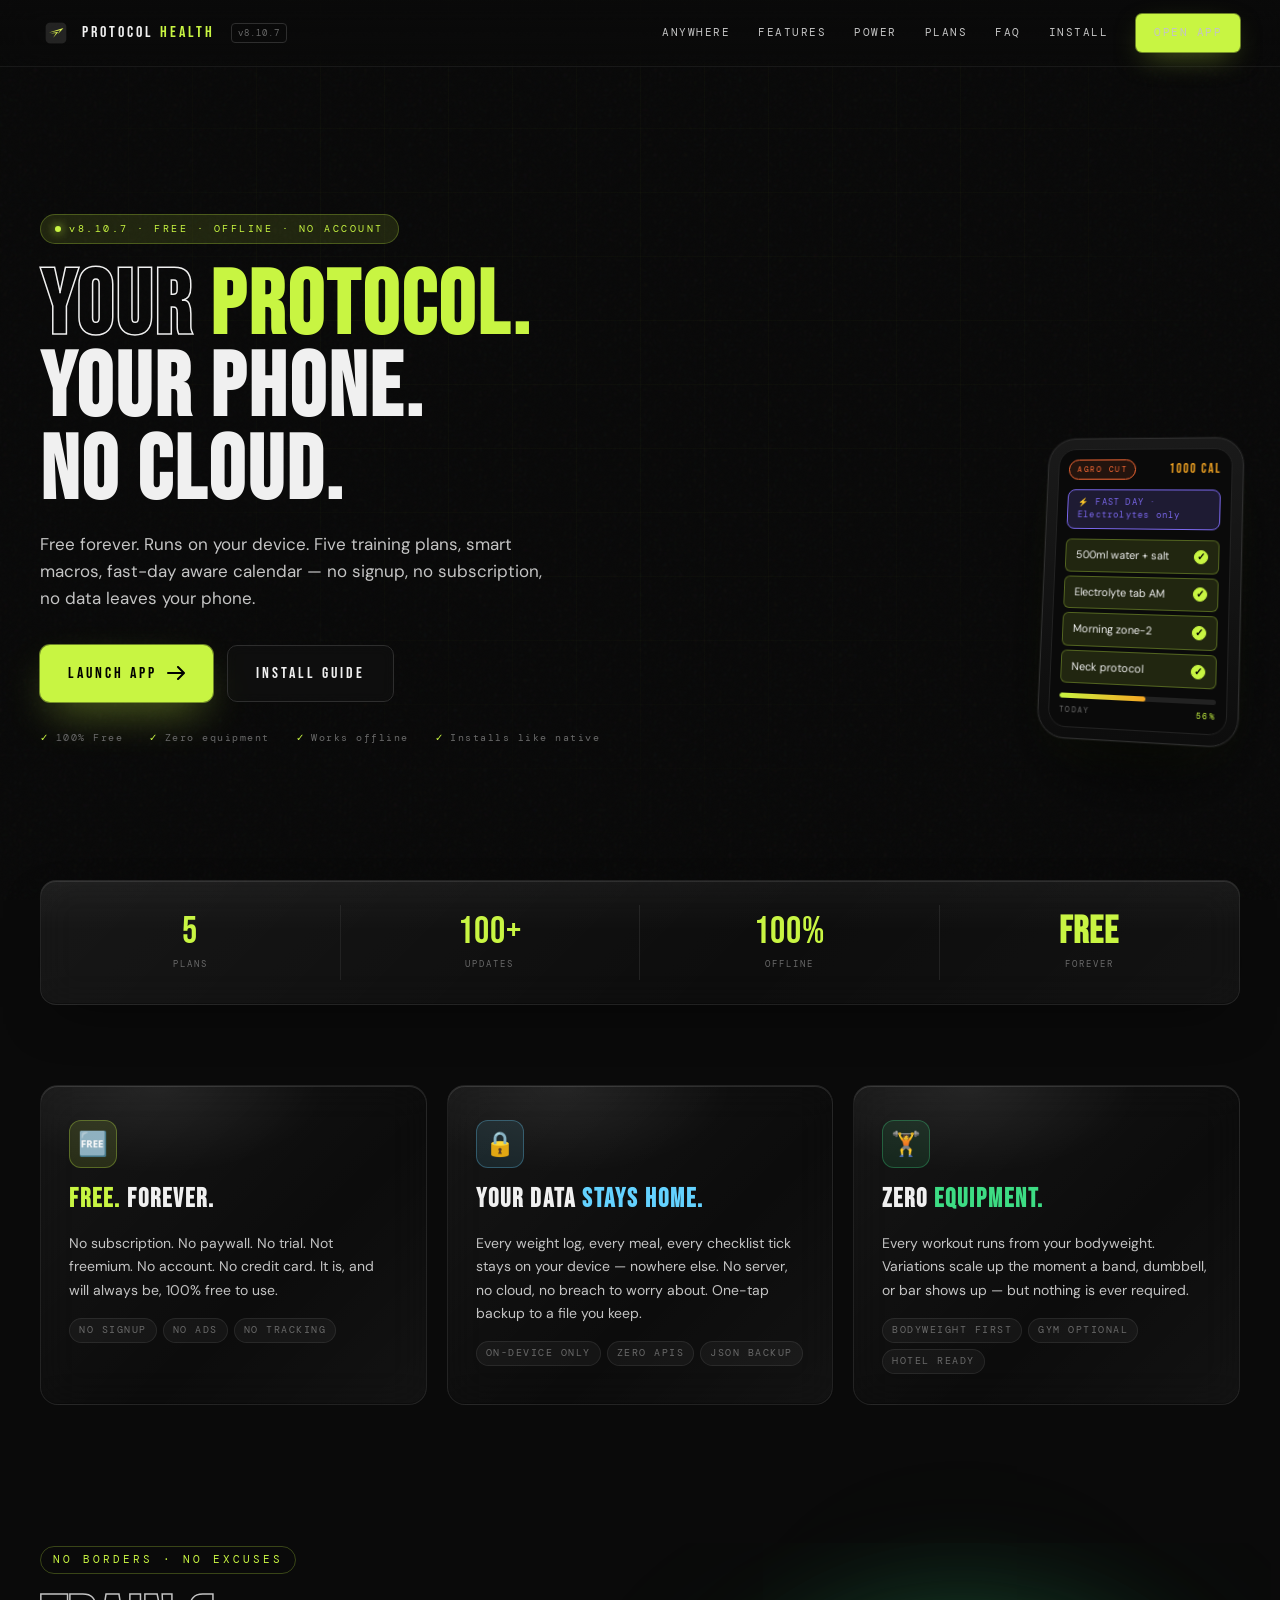
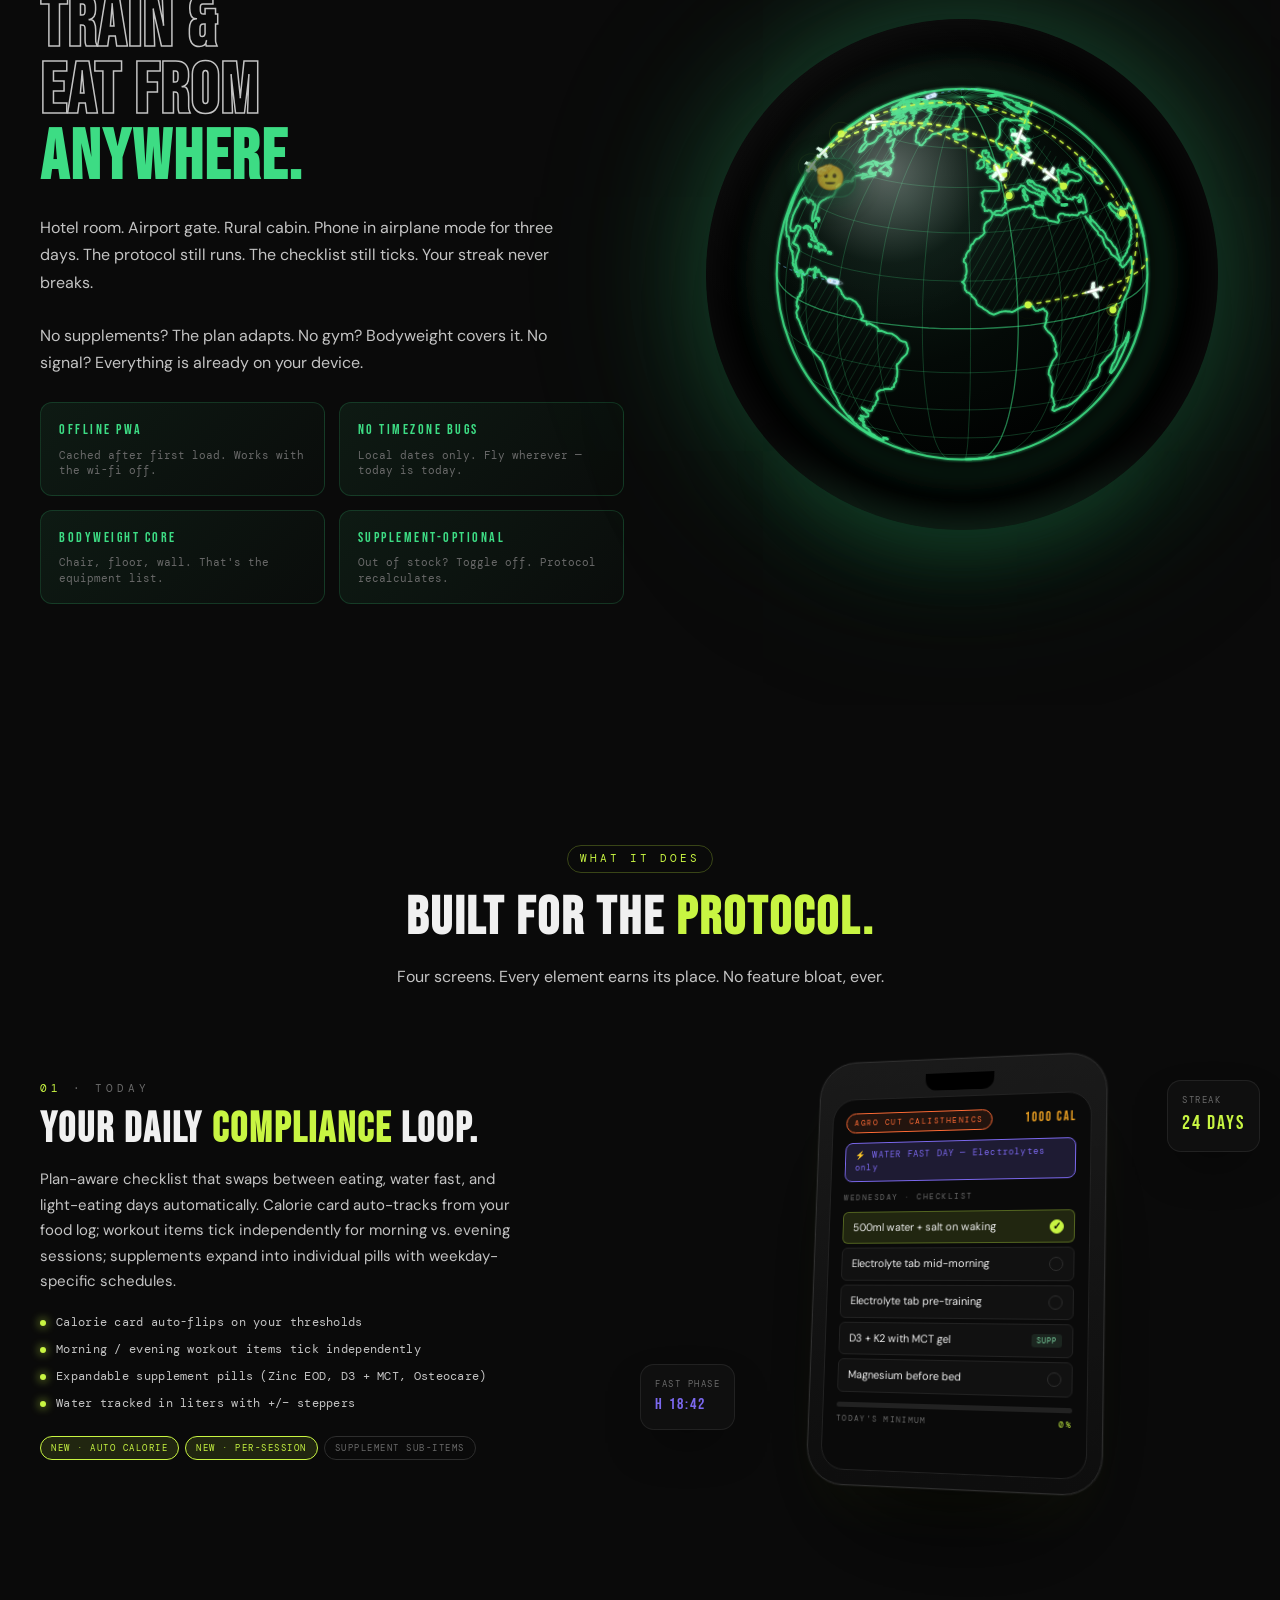
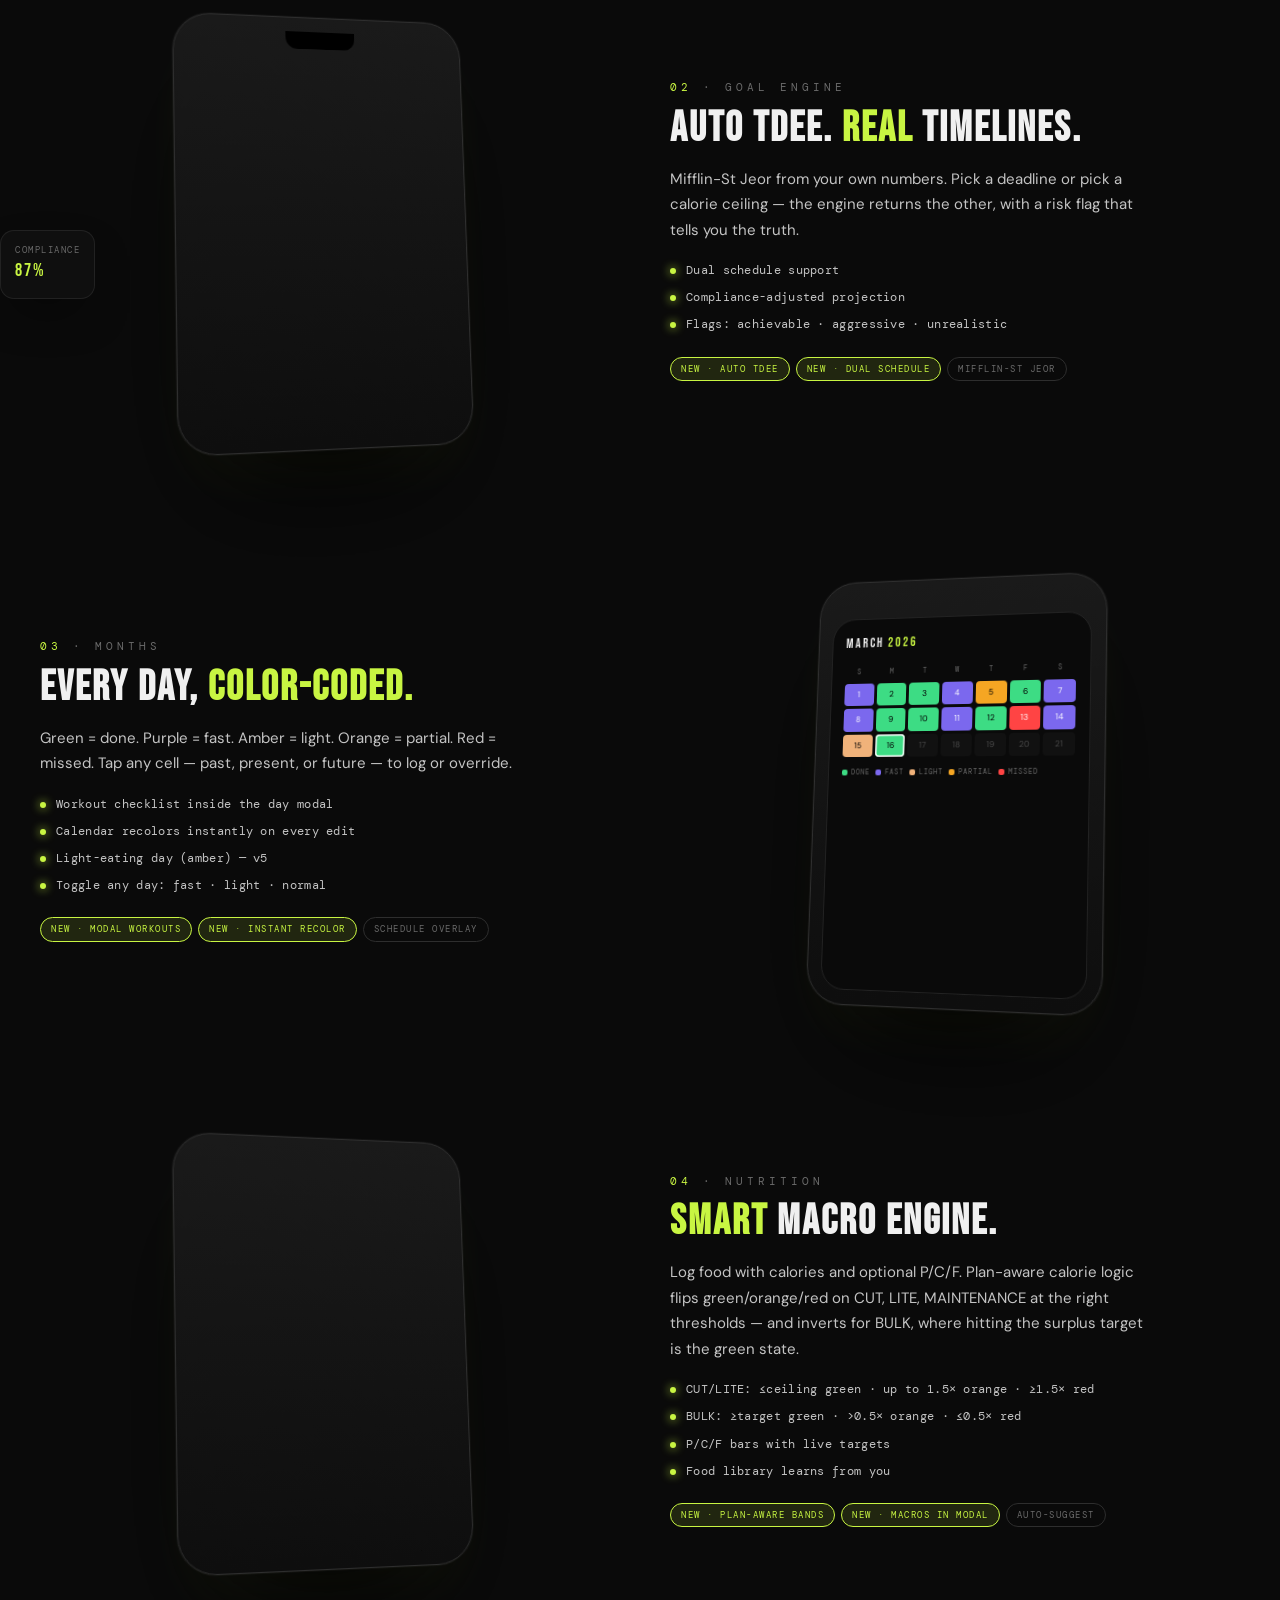
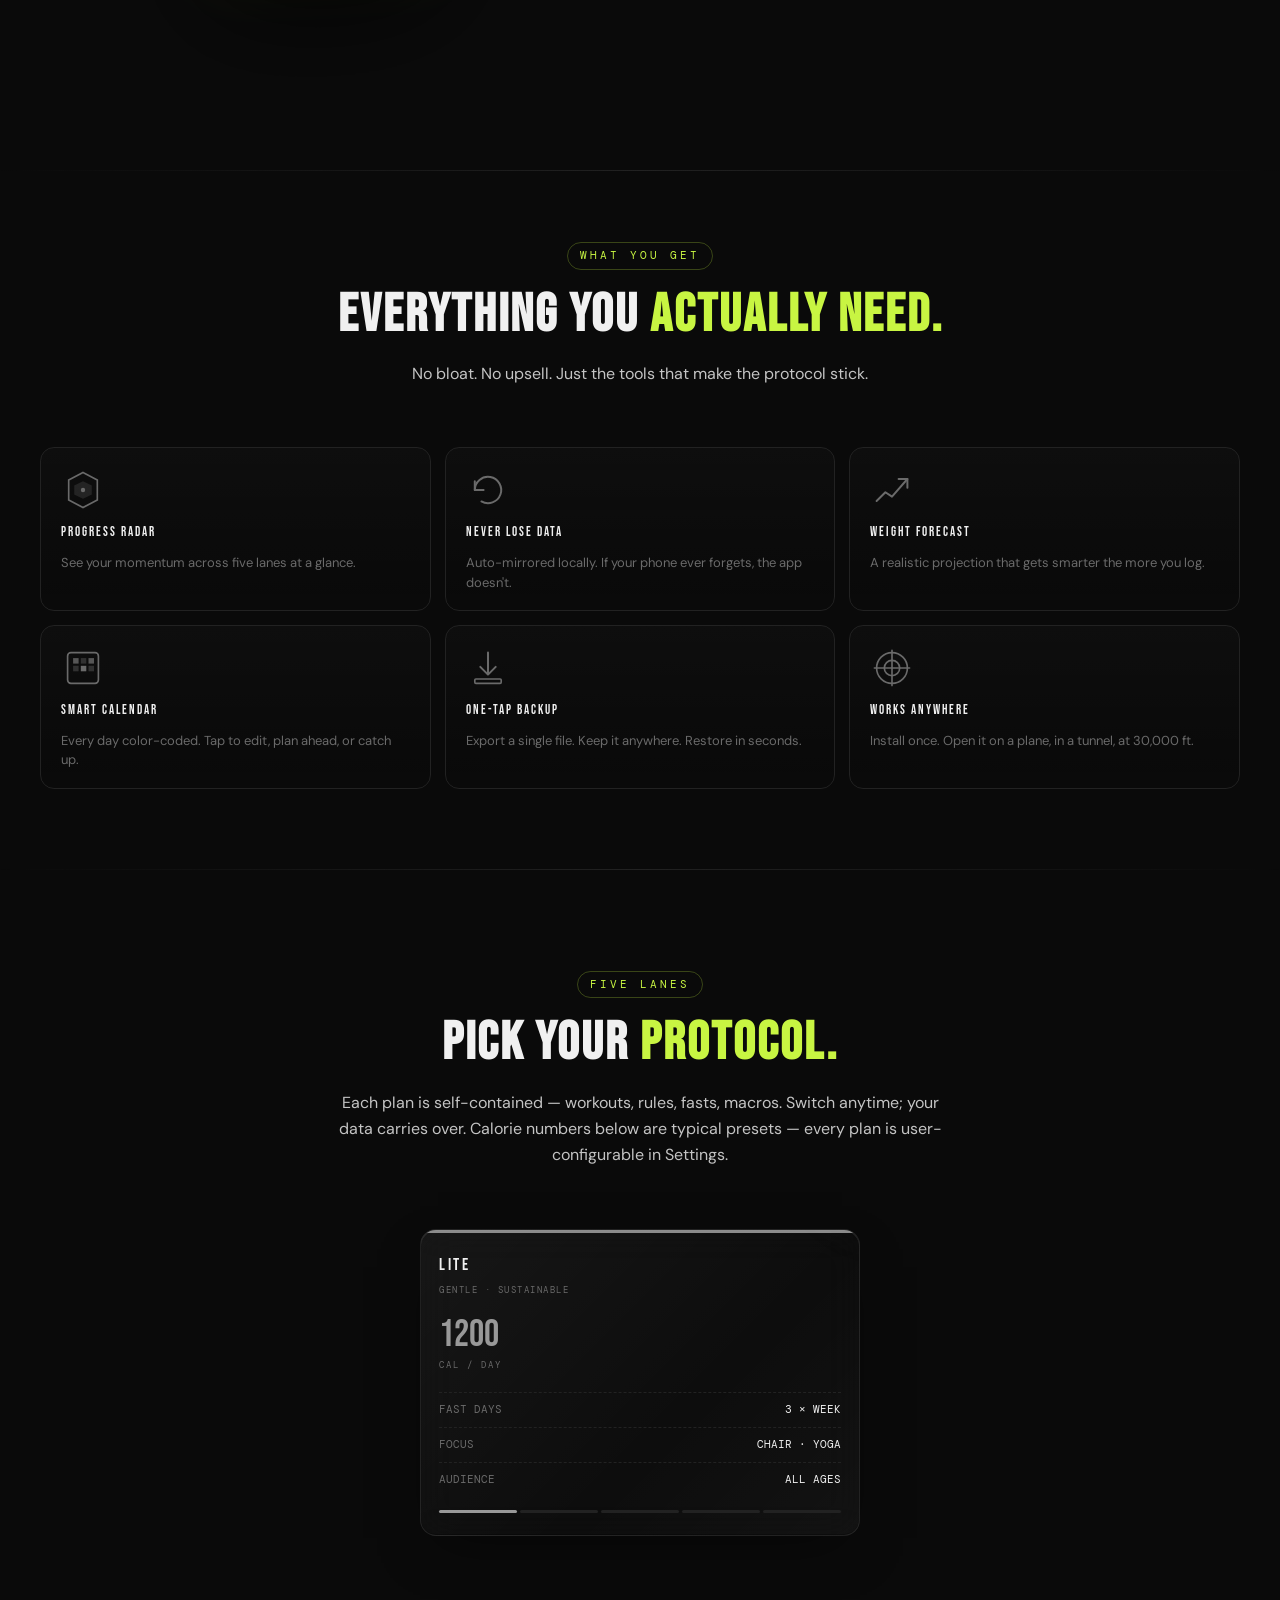
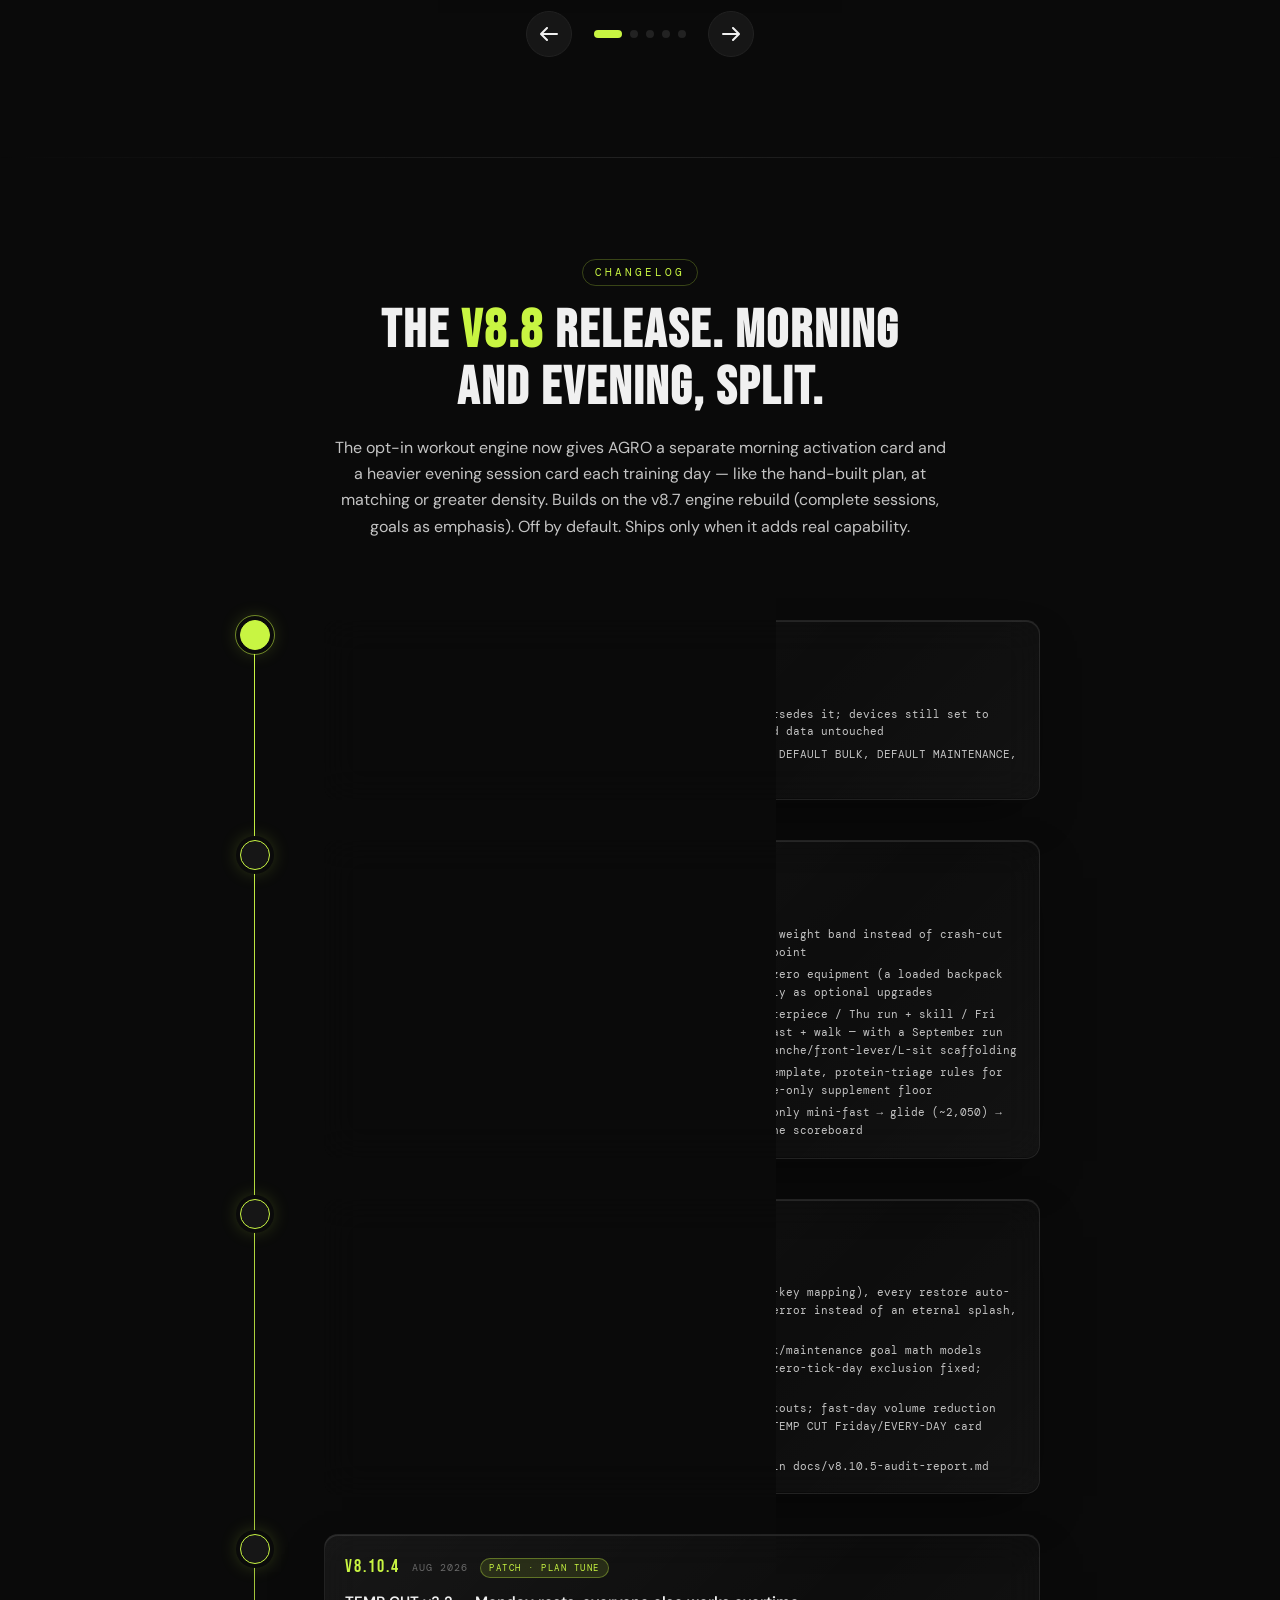
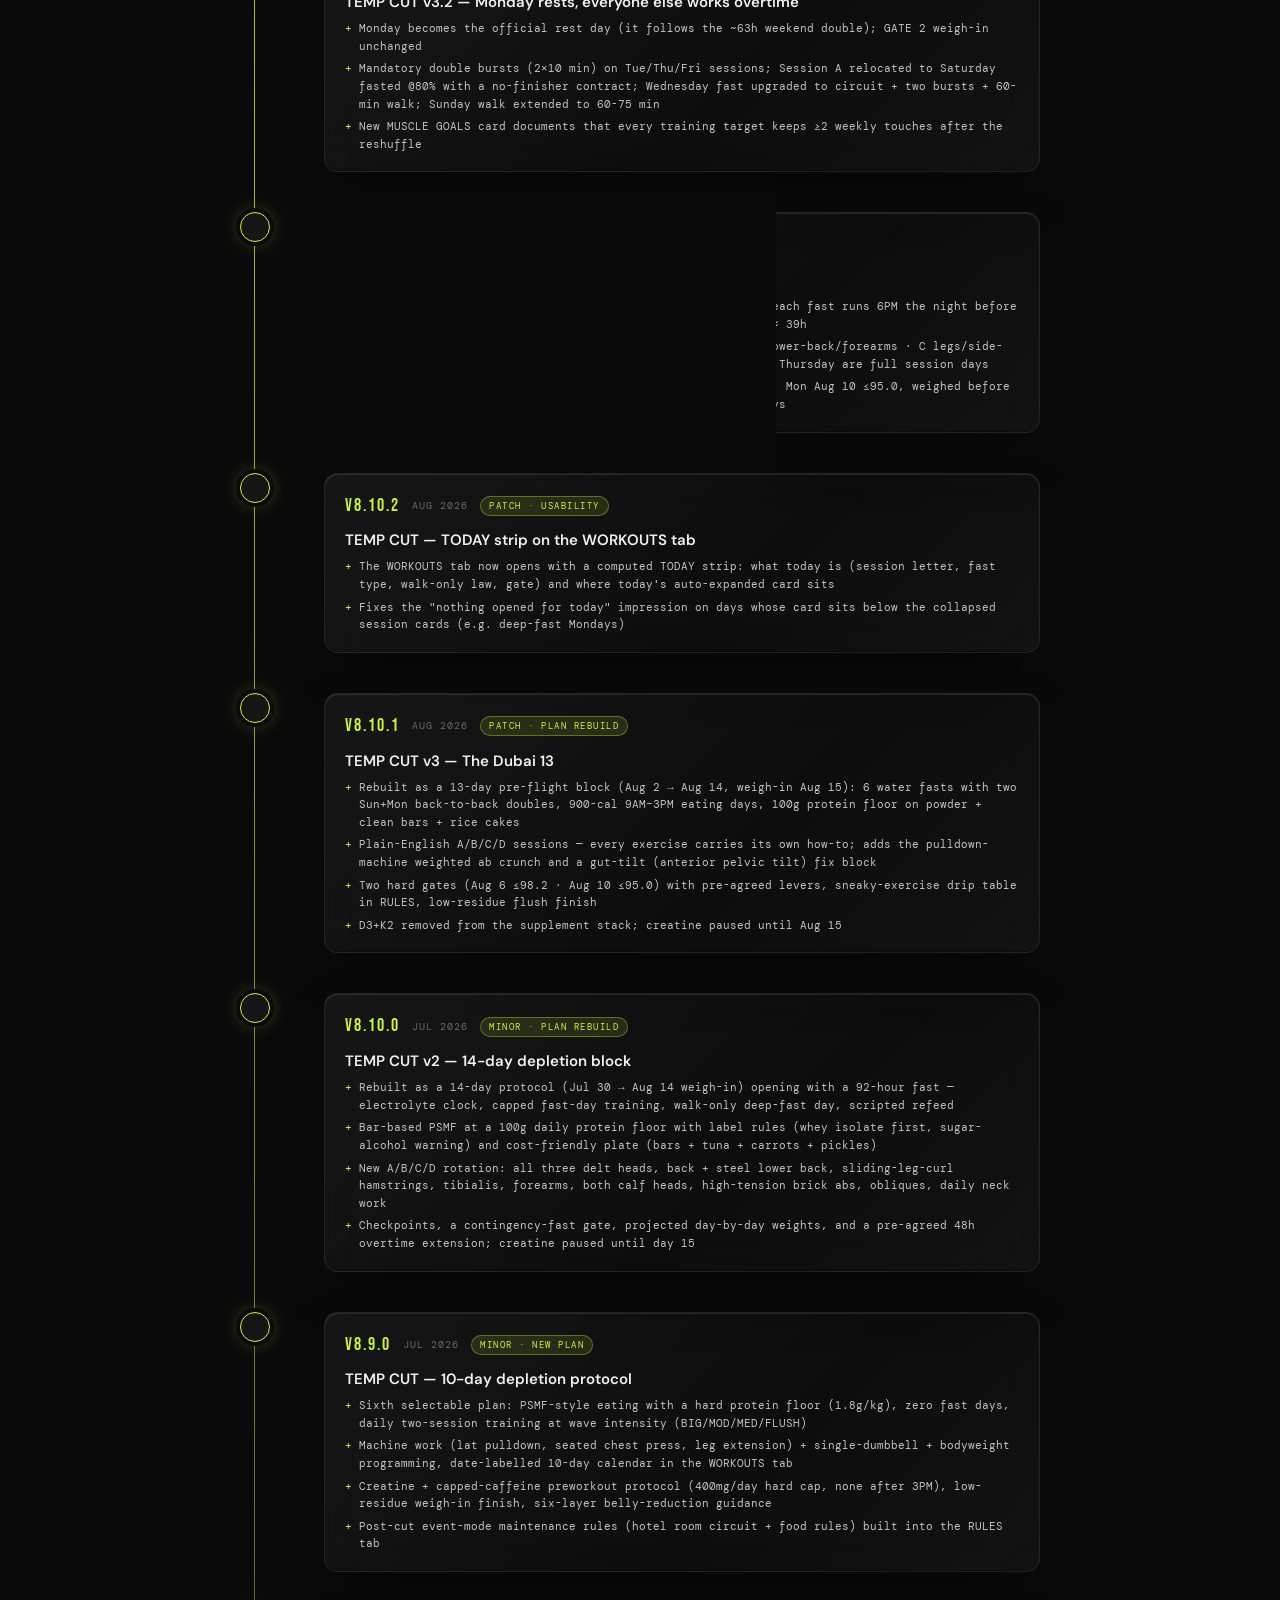
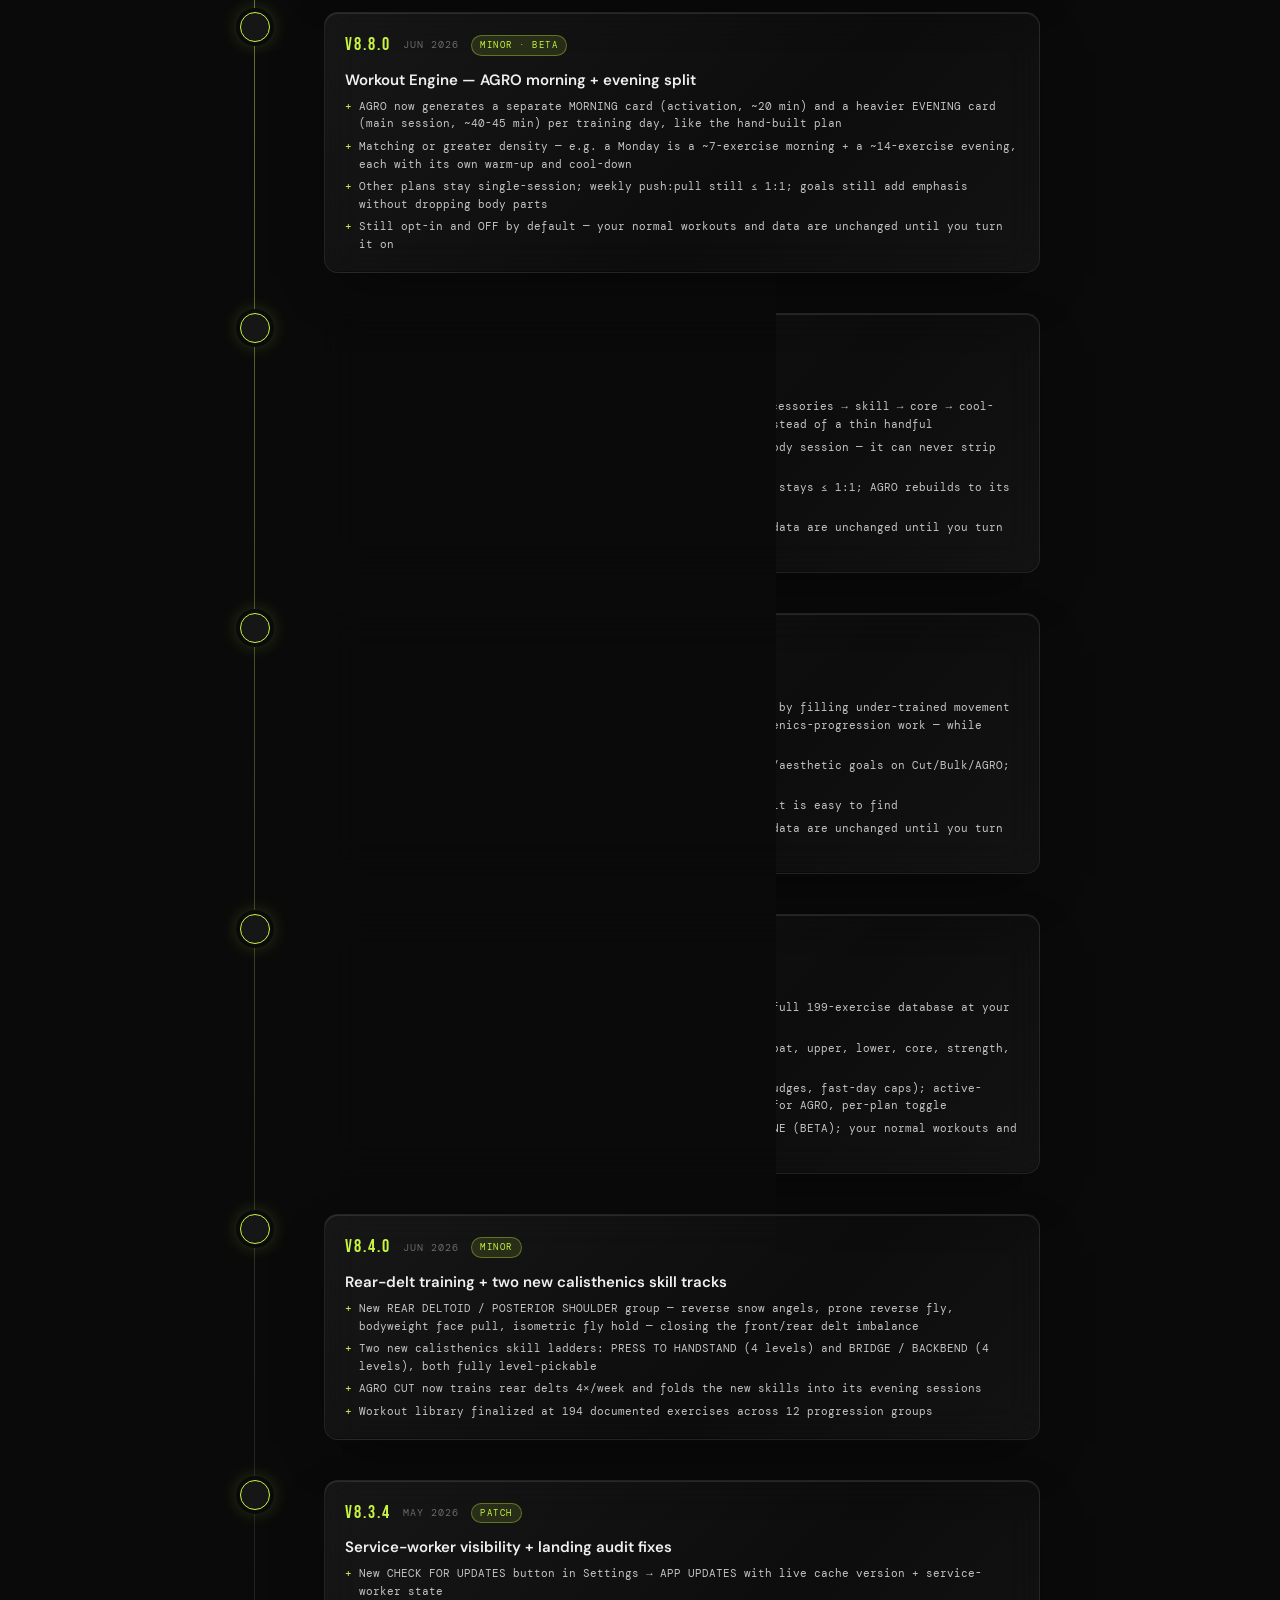
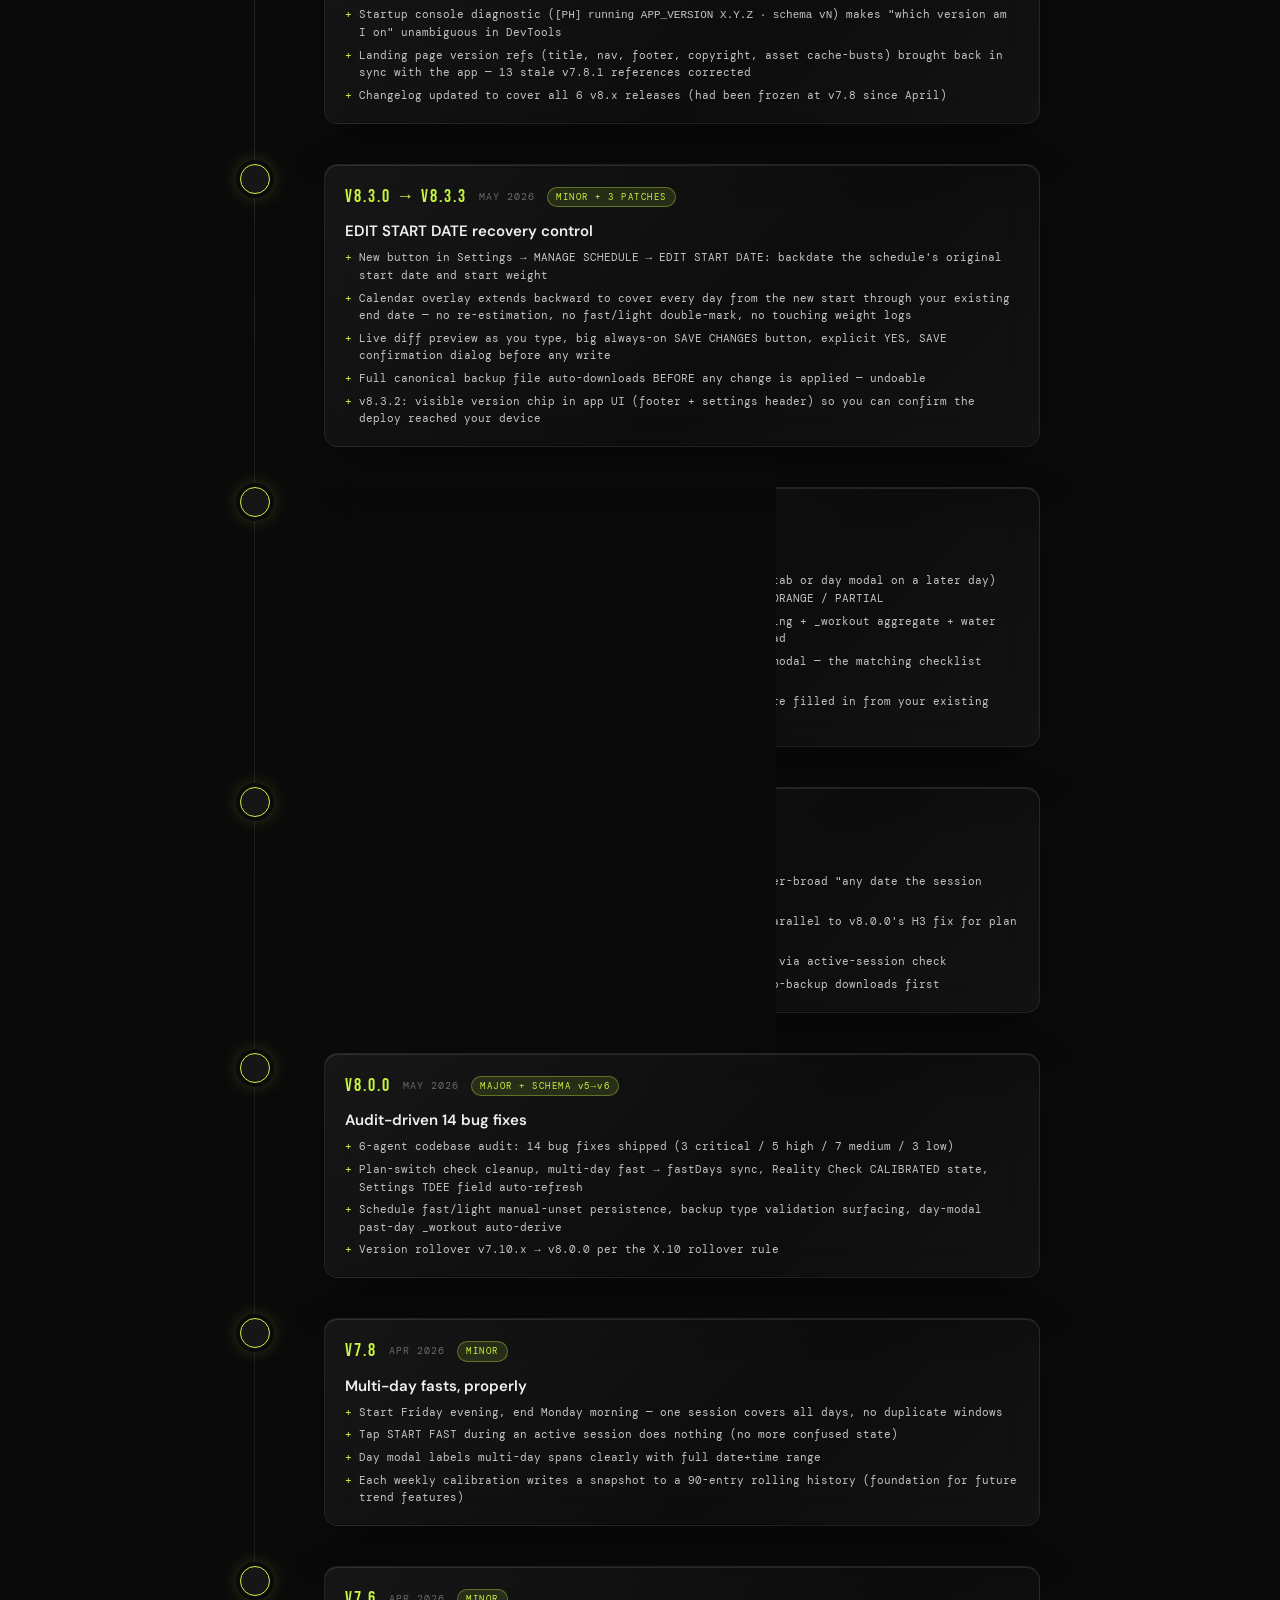
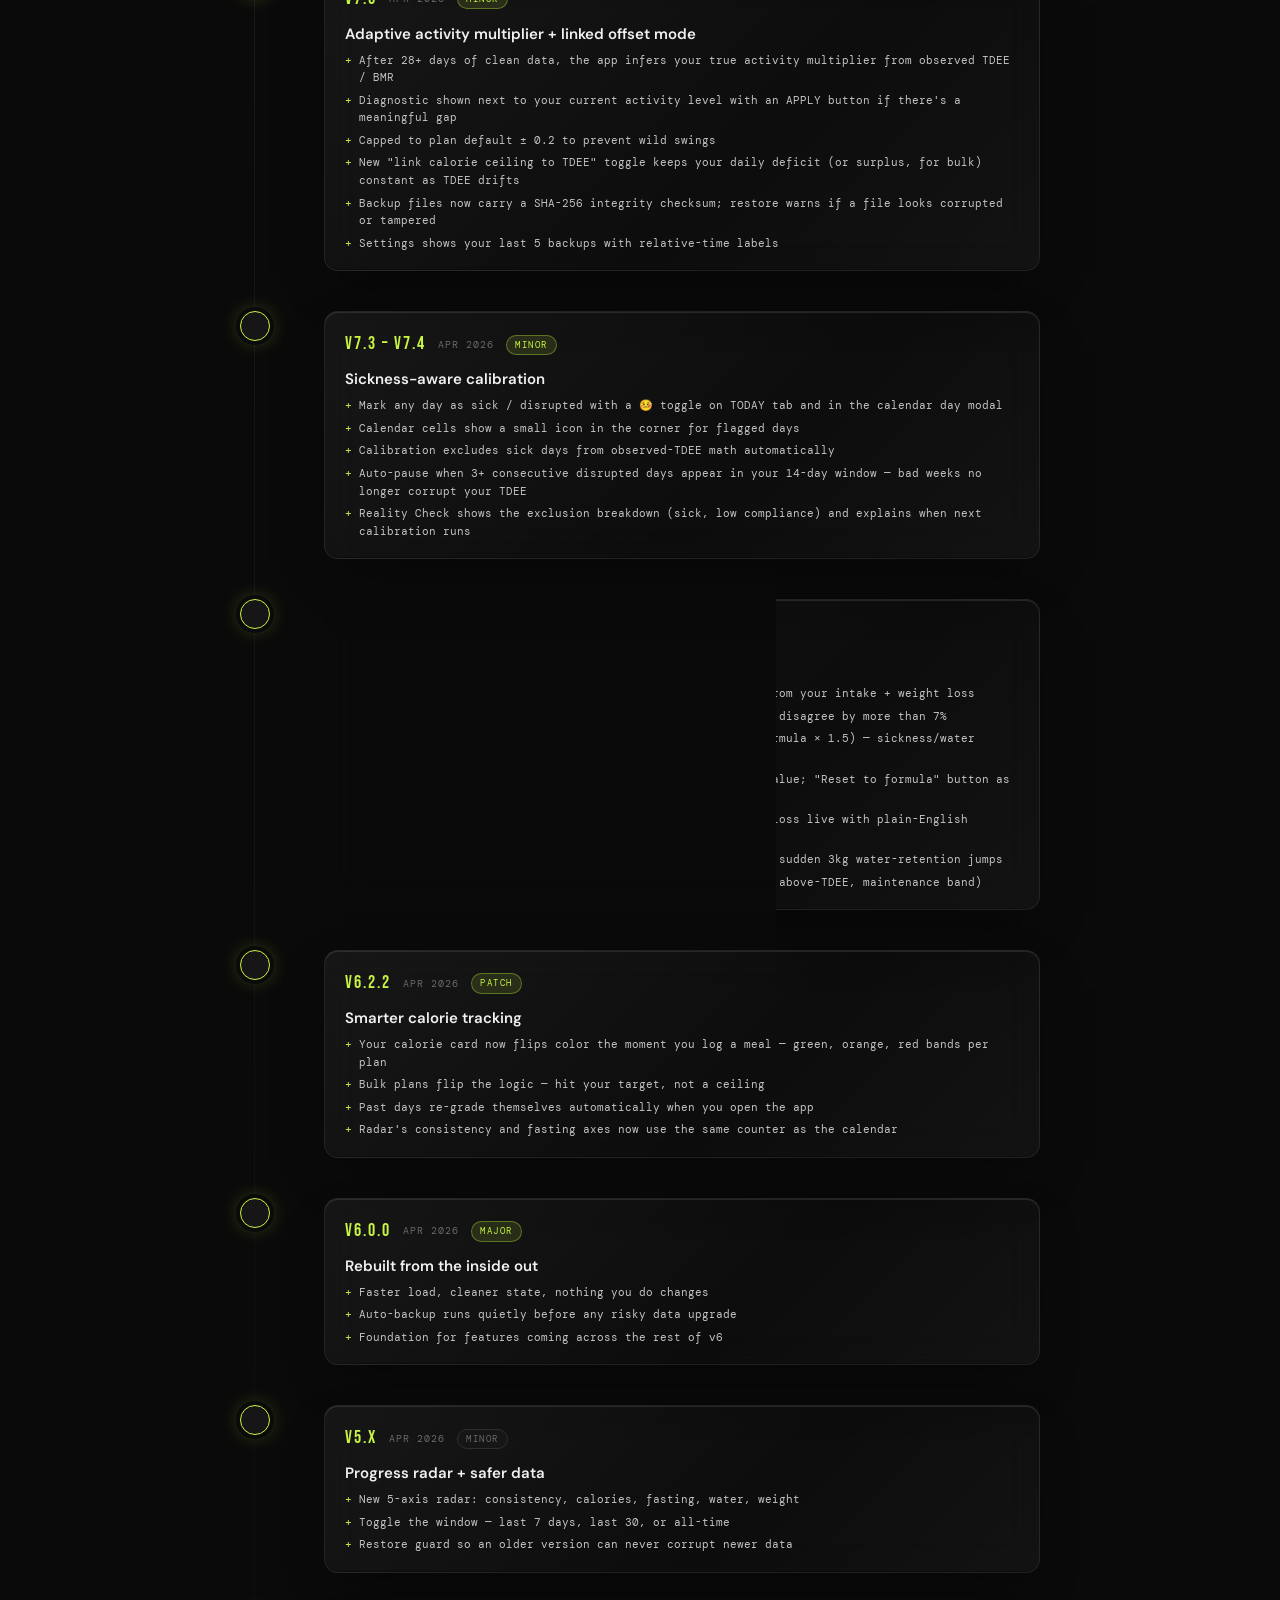
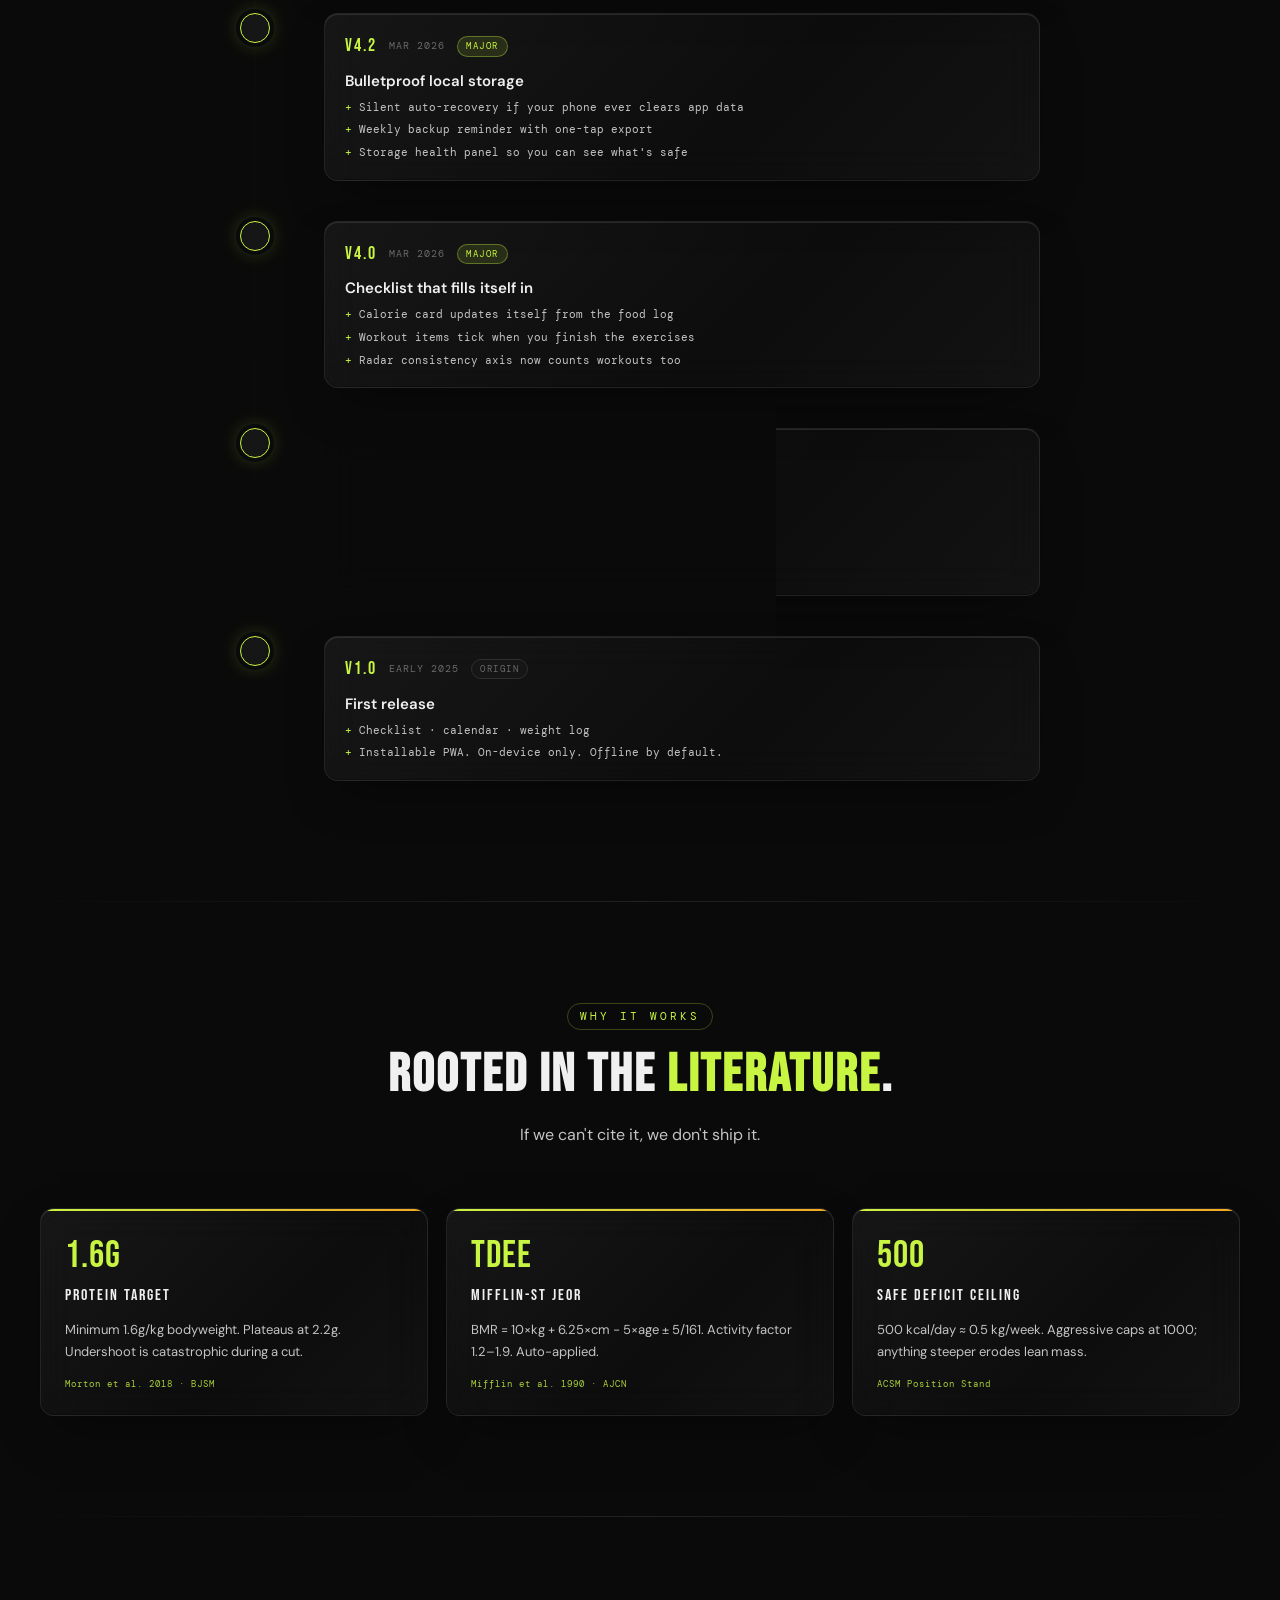
==== commit b6de82f0: "v8.10.7: remove TEMP CUT plan (superseded by CYCLE) - plans/tempcut.js deleted; unwired from plans/i" ====
--- a/index.html
+++ b/index.html
@@ -9,17 +9,17 @@
   window.location.replace('app.html');
 }
 </script>
-<title>Protocol Health · v8.10.6 — CYCLE seasons recomp plan, free</title>
+<title>Protocol Health · v8.10.7 — CYCLE seasons recomp plan, free</title>
 <meta name="description" content="Free fitness protocol PWA. Installs like a native app. Five training plans. Zero equipment. Zero accounts. Your data stays on your device.">
 <meta name="theme-color" content="#0a0a0a">
 <link rel="icon" type="image/png" sizes="32x32" href="favicon-32.png">
 <link rel="icon" type="image/x-icon" href="favicon.ico">
 <link rel="apple-touch-icon" href="PH_LOGO_192.png">
-<link rel="stylesheet" href="assets/landing.css?v=8.10.6">
-<link rel="stylesheet" href="assets/landing-sections.css?v=8.10.6">
-<link rel="stylesheet" href="assets/landing-demos.css?v=8.10.6">
-<link rel="stylesheet" href="assets/landing-v5.css?v=8.10.6">
-<link rel="stylesheet" href="assets/install-guide.css?v=8.10.6">
+<link rel="stylesheet" href="assets/landing.css?v=8.10.7">
+<link rel="stylesheet" href="assets/landing-sections.css?v=8.10.7">
+<link rel="stylesheet" href="assets/landing-demos.css?v=8.10.7">
+<link rel="stylesheet" href="assets/landing-v5.css?v=8.10.7">
+<link rel="stylesheet" href="assets/install-guide.css?v=8.10.7">
 </head>
 <body>
 
@@ -31,7 +31,7 @@
   <a href="#" class="nav-logo">
     <img src="PH_ARROWS_LOGO.png" alt="">
     <div class="brand">PROTOCOL <span>HEALTH</span></div>
-    <div class="ver">v8.10.6</div>
+    <div class="ver">v8.10.7</div>
   </a>
   <div class="nav-links">
     <a href="#anywhere">ANYWHERE</a>
@@ -49,7 +49,7 @@
   <div class="hero-copy">
     <div class="hero-badge">
       <span class="dot"></span>
-      v8.10.6 · FREE · OFFLINE · NO ACCOUNT
+      v8.10.7 · FREE · OFFLINE · NO ACCOUNT
     </div>
     <h1>
       <span class="outlined">YOUR</span> <span class="accent">PROTOCOL.</span><br>
@@ -567,8 +567,24 @@
       <div class="cl-dot current"></div>
       <div class="cl-body">
         <div class="cl-head">
+          <div class="cl-ver">v8.10.7</div>
+          <div class="cl-date">CURRENT · AUG 2026</div>
+          <div class="cl-tag">PATCH · CLEANUP</div>
+        </div>
+        <h4>TEMP CUT retired</h4>
+        <ul>
+          <li>The temporary 13-day depletion plan is removed — CYCLE supersedes it; devices still set to TEMP CUT are automatically migrated to CYCLE with all logged data untouched</li>
+          <li>Six plans remain: LITE, AGRO CUT CALISTHENICS, DEFAULT CUT, DEFAULT BULK, DEFAULT MAINTENANCE, CYCLE</li>
+        </ul>
+      </div>
+    </div>
+
+    <div class="cl-entry reveal">
+      <div class="cl-dot"></div>
+      <div class="cl-body">
+        <div class="cl-head">
           <div class="cl-ver">v8.10.6</div>
-          <div class="cl-date">CURRENT · AUG 2026</div>
+          <div class="cl-date">AUG 2026</div>
           <div class="cl-tag">PATCH · NEW PLAN</div>
         </div>
         <h4>CYCLE — the seasons recomp plan</h4>
@@ -1184,7 +1200,7 @@
     </a>
     <a href="#" class="btn-ghost" onclick="openInstall(); return false;">INSTALL GUIDE</a>
   </div>
-  <div class="note">v8.10.6 · Installable PWA · Offline ready</div>
+  <div class="note">v8.10.7 · Installable PWA · Offline ready</div>
 </section>
 
 <!-- FOOTER -->
@@ -1197,7 +1213,7 @@
       </div>
       <p>Installable PWA. On your device. No cloud.</p>
       <div class="footer-stats">
-        <div><span class="v">v8.10.6</span><span class="l">CURRENT</span></div>
+        <div><span class="v">v8.10.7</span><span class="l">CURRENT</span></div>
         <div><span class="v">100+</span><span class="l">SHIPPED</span></div>
         <div><span class="v">0</span><span class="l">APIS</span></div>
       </div>
@@ -1228,7 +1244,7 @@
   </div>
 
   <div class="footer-bottom">
-    <div>© 2026 PROTOCOL HEALTH · v8.10.6 · ALL RIGHTS RESERVED</div>
+    <div>© 2026 PROTOCOL HEALTH · v8.10.7 · ALL RIGHTS RESERVED</div>
     <div class="fb-tags">
       <span>NO ACCOUNTS</span>
       <span>NO CLOUD</span>
@@ -1496,8 +1512,8 @@
 
 <!-- Scripts -->
 <script src="assets/landing.js"></script>
-<script src="assets/landing-v5.js?v=8.10.6"></script>
-<script src="assets/install-guide.js?v=8.10.6"></script>
+<script src="assets/landing-v5.js?v=8.10.7"></script>
+<script src="assets/install-guide.js?v=8.10.7"></script>
 
 </body>
 </html>
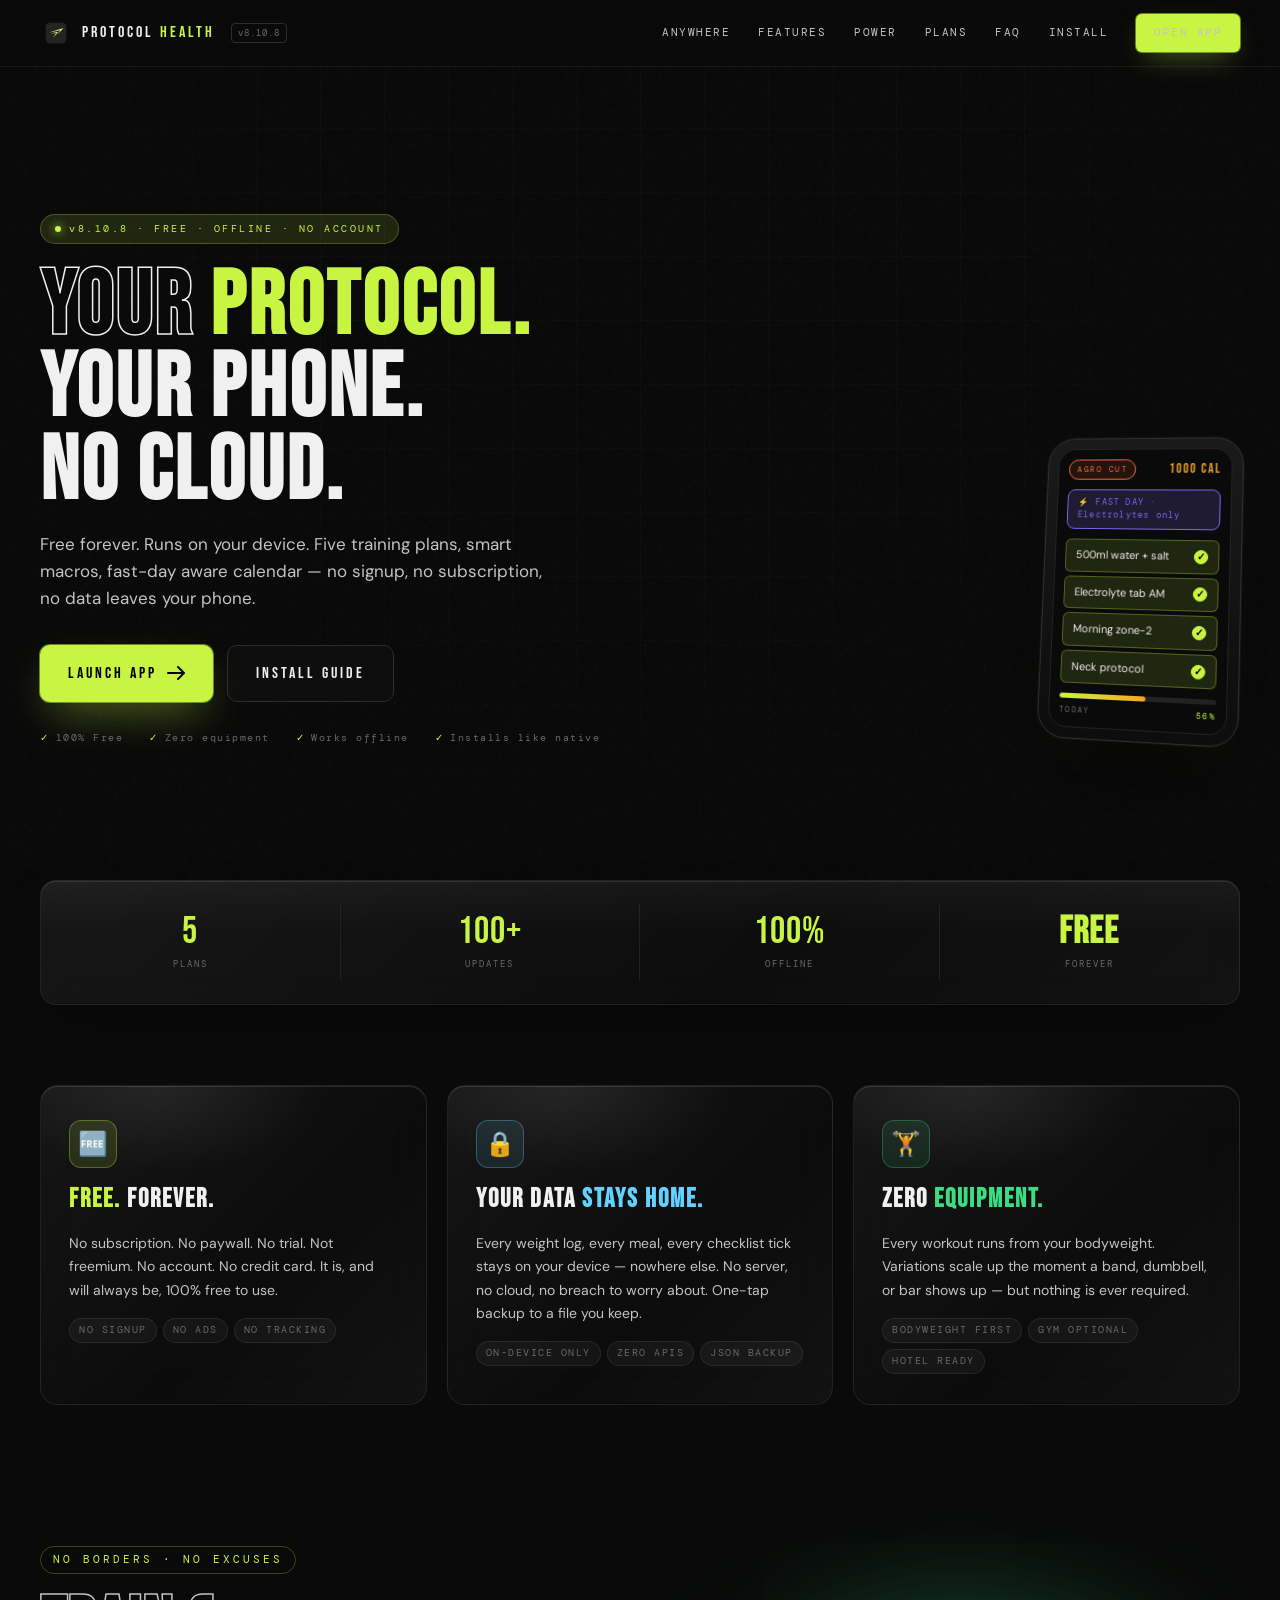
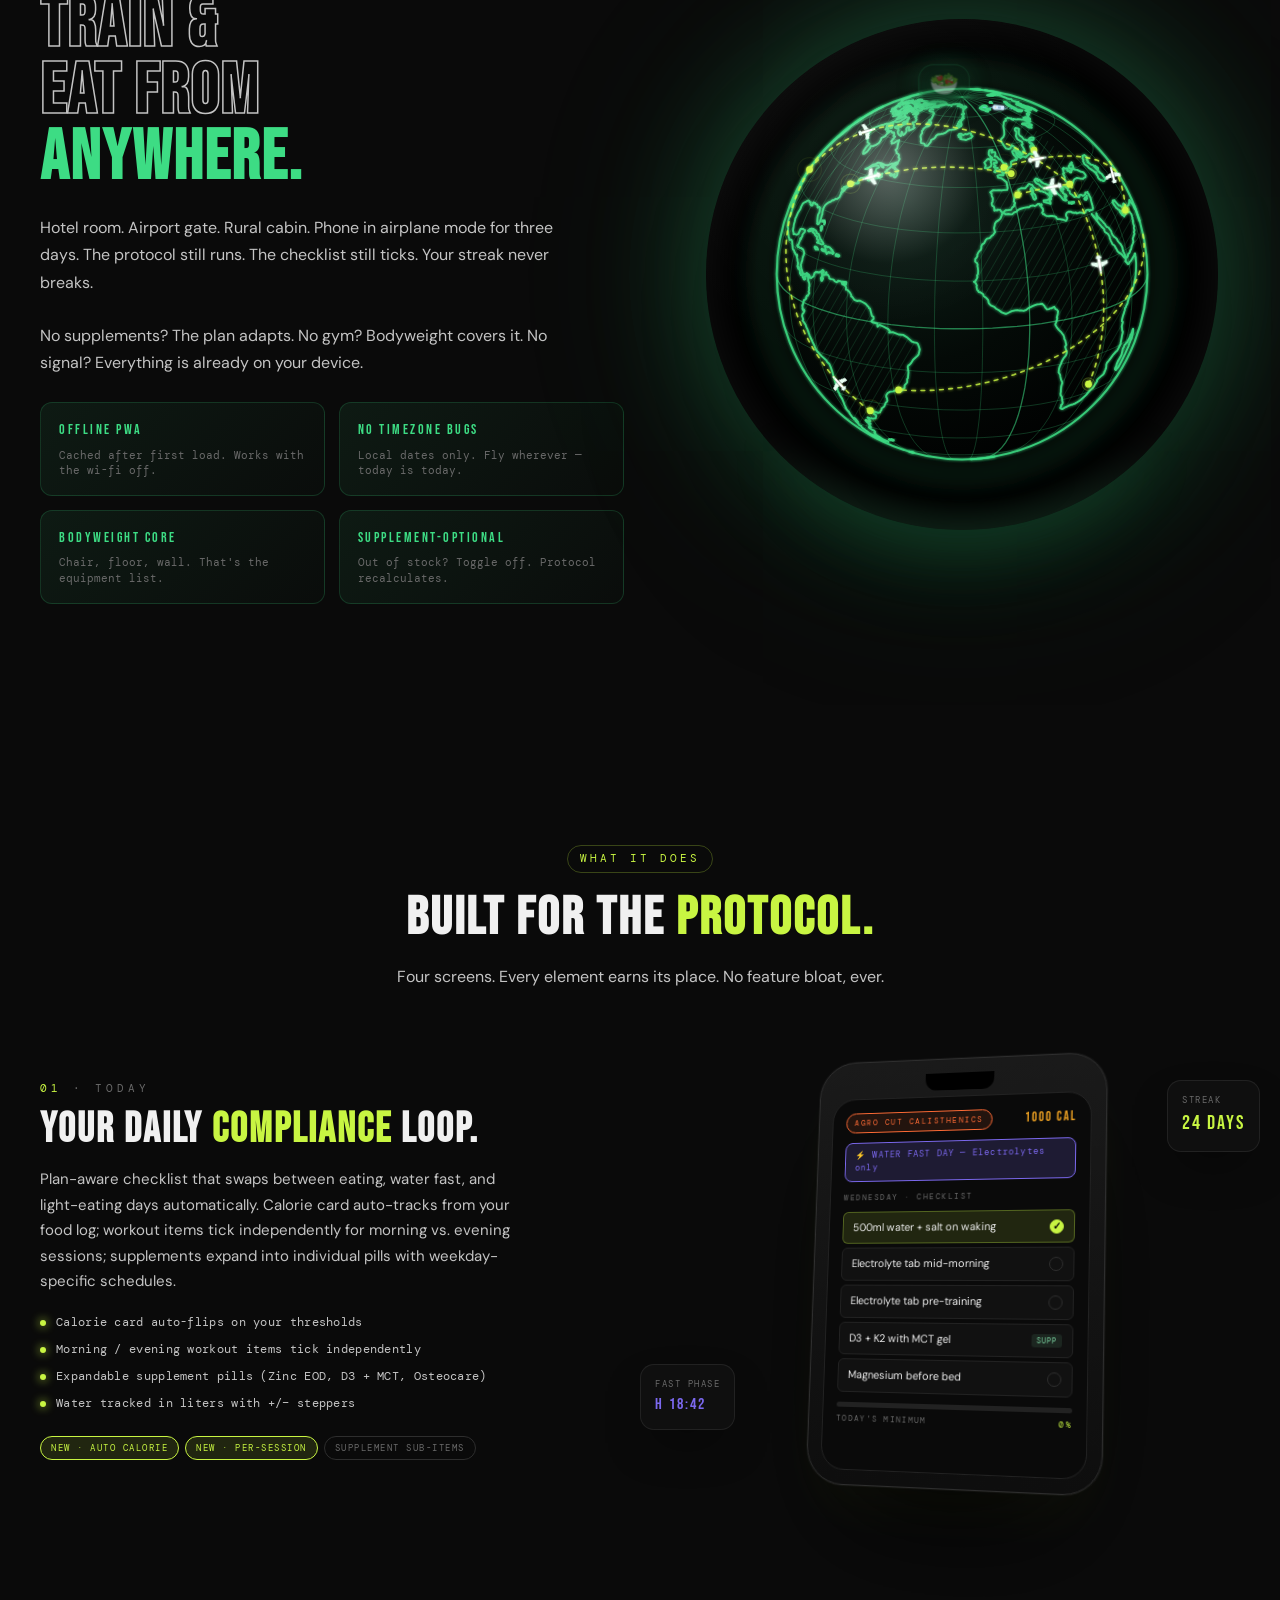
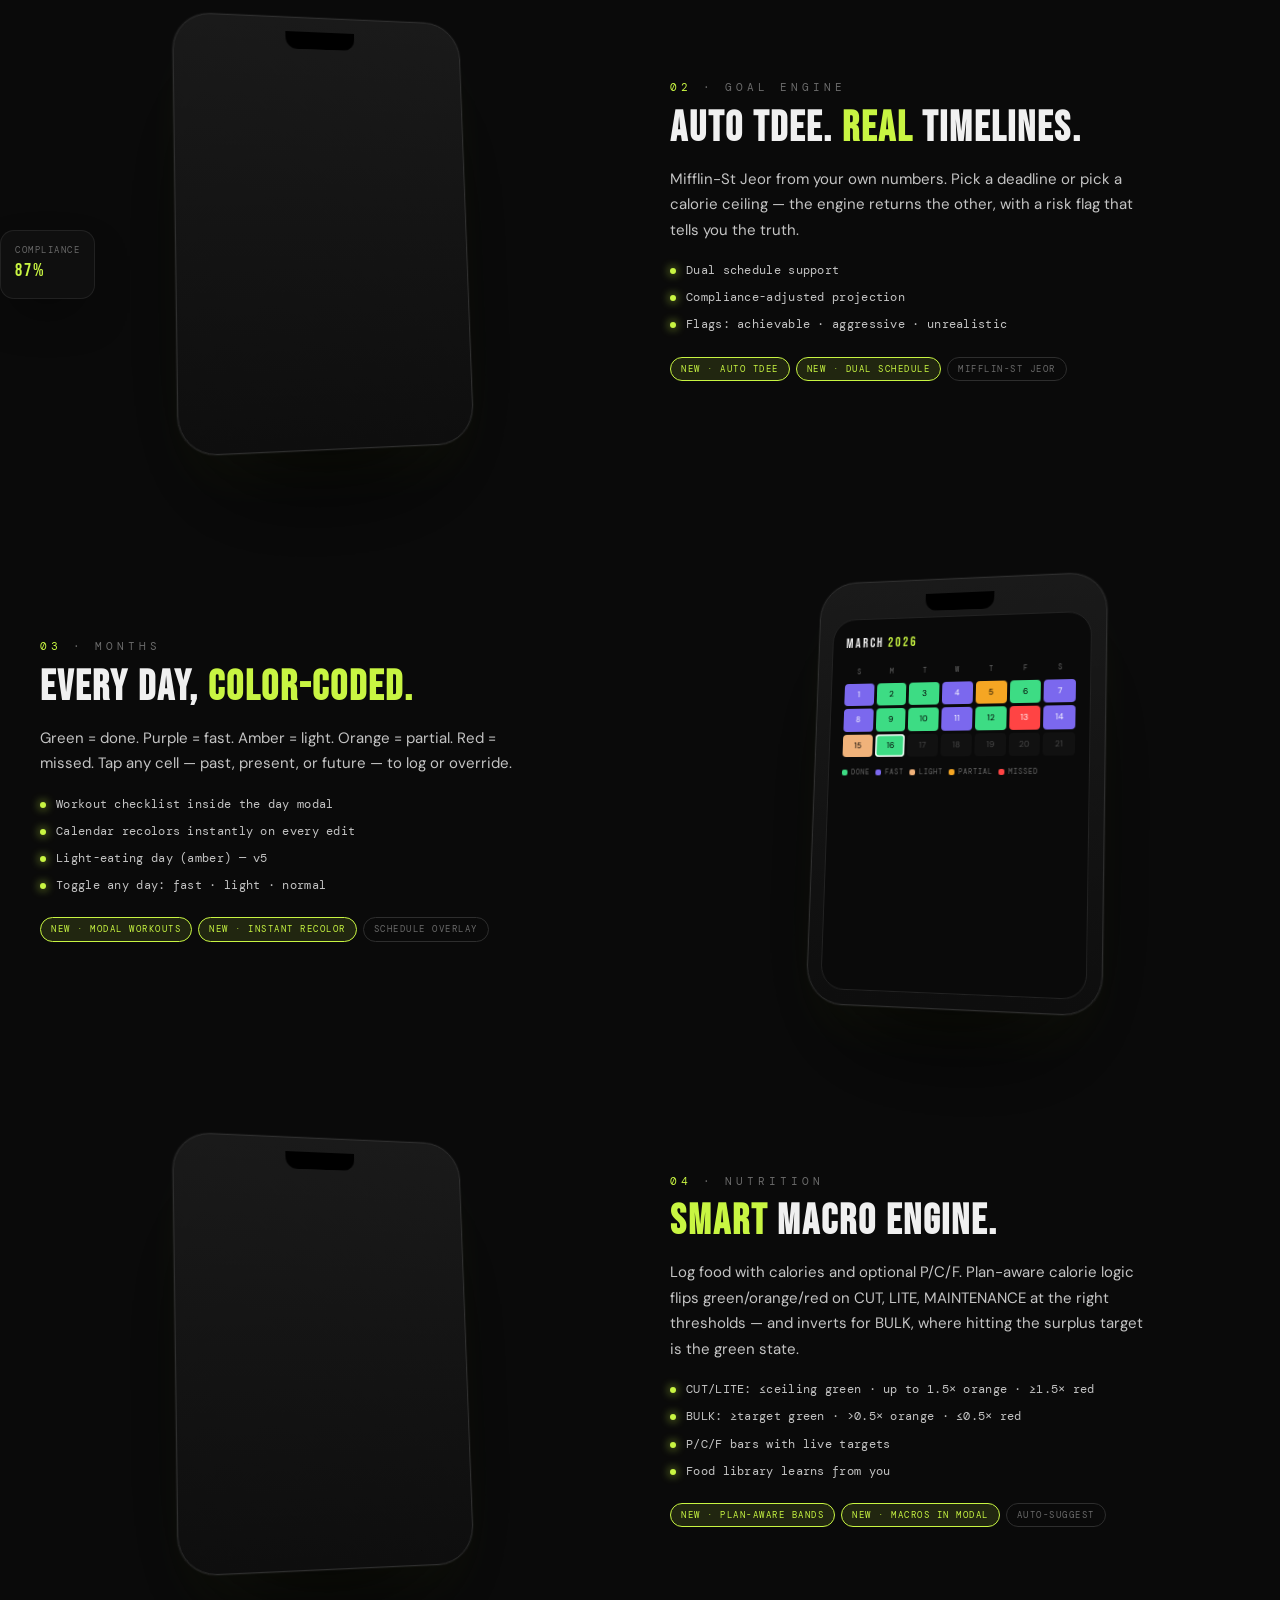
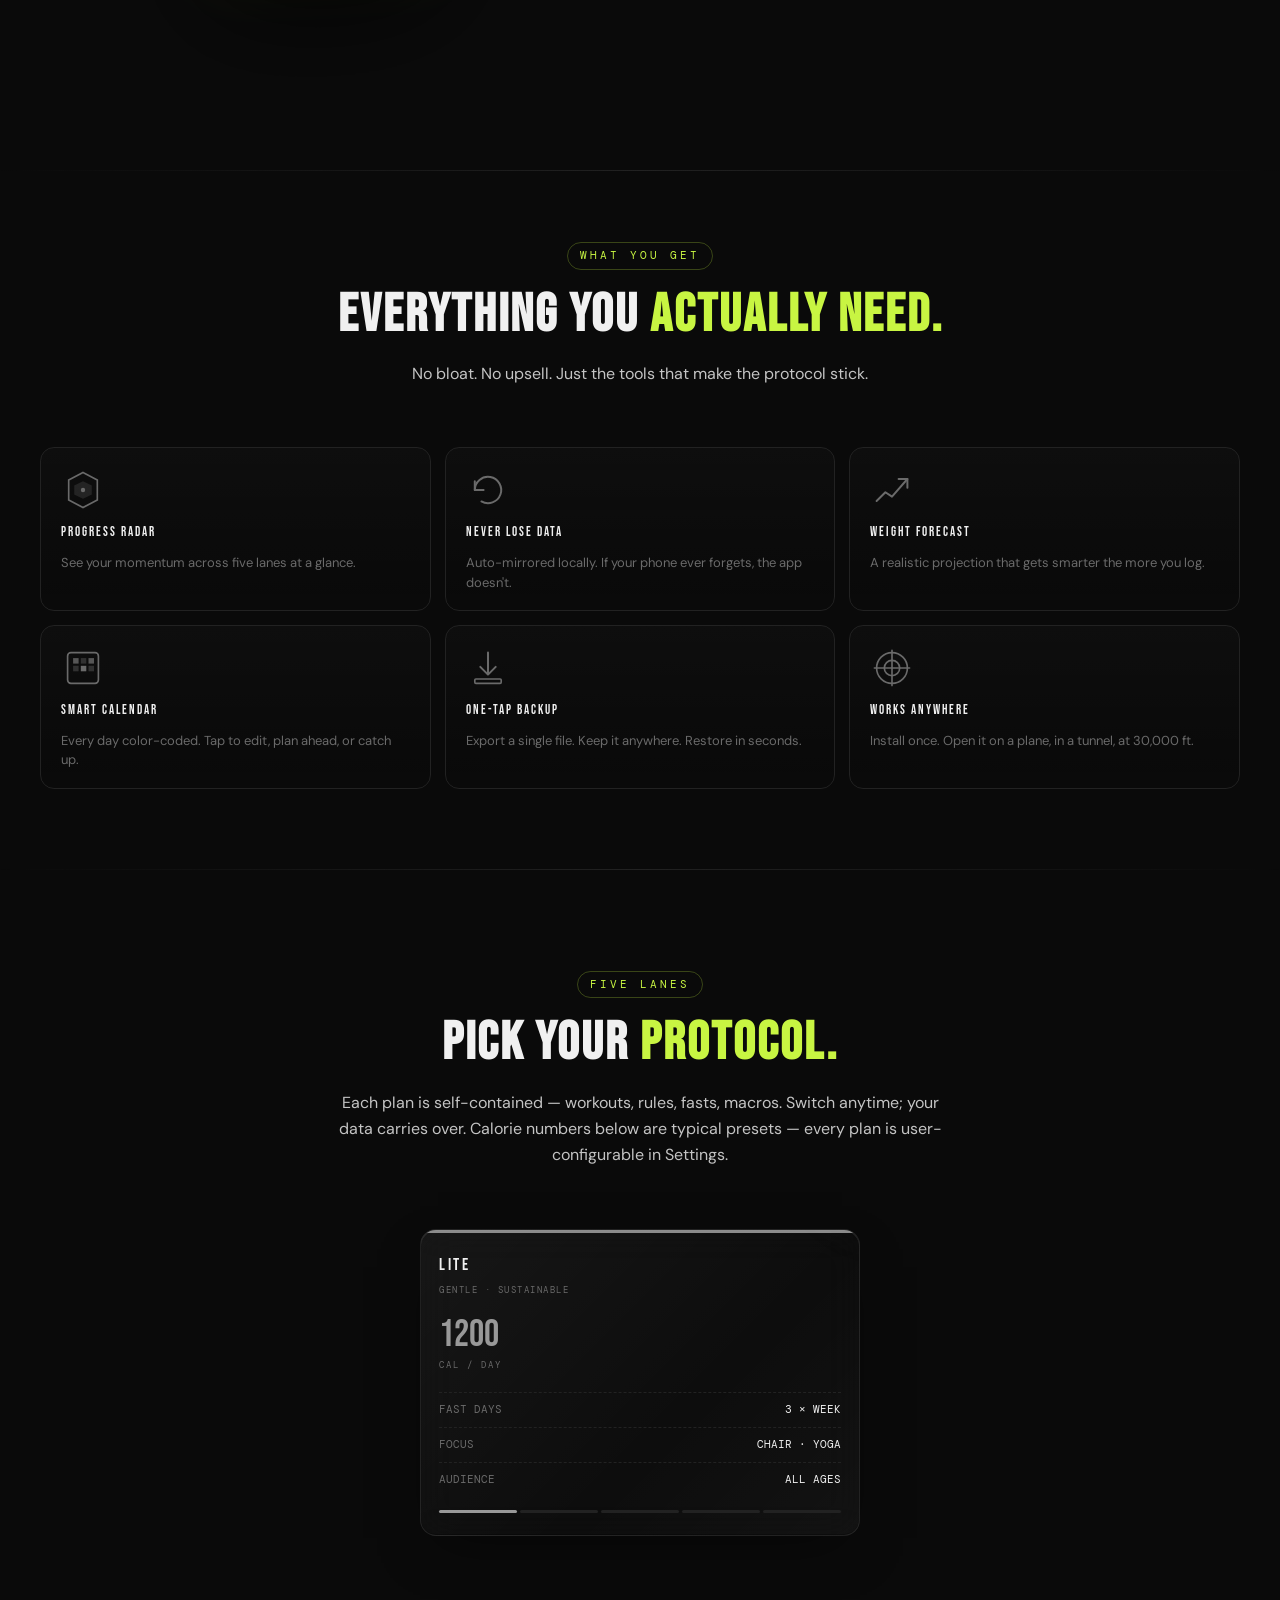
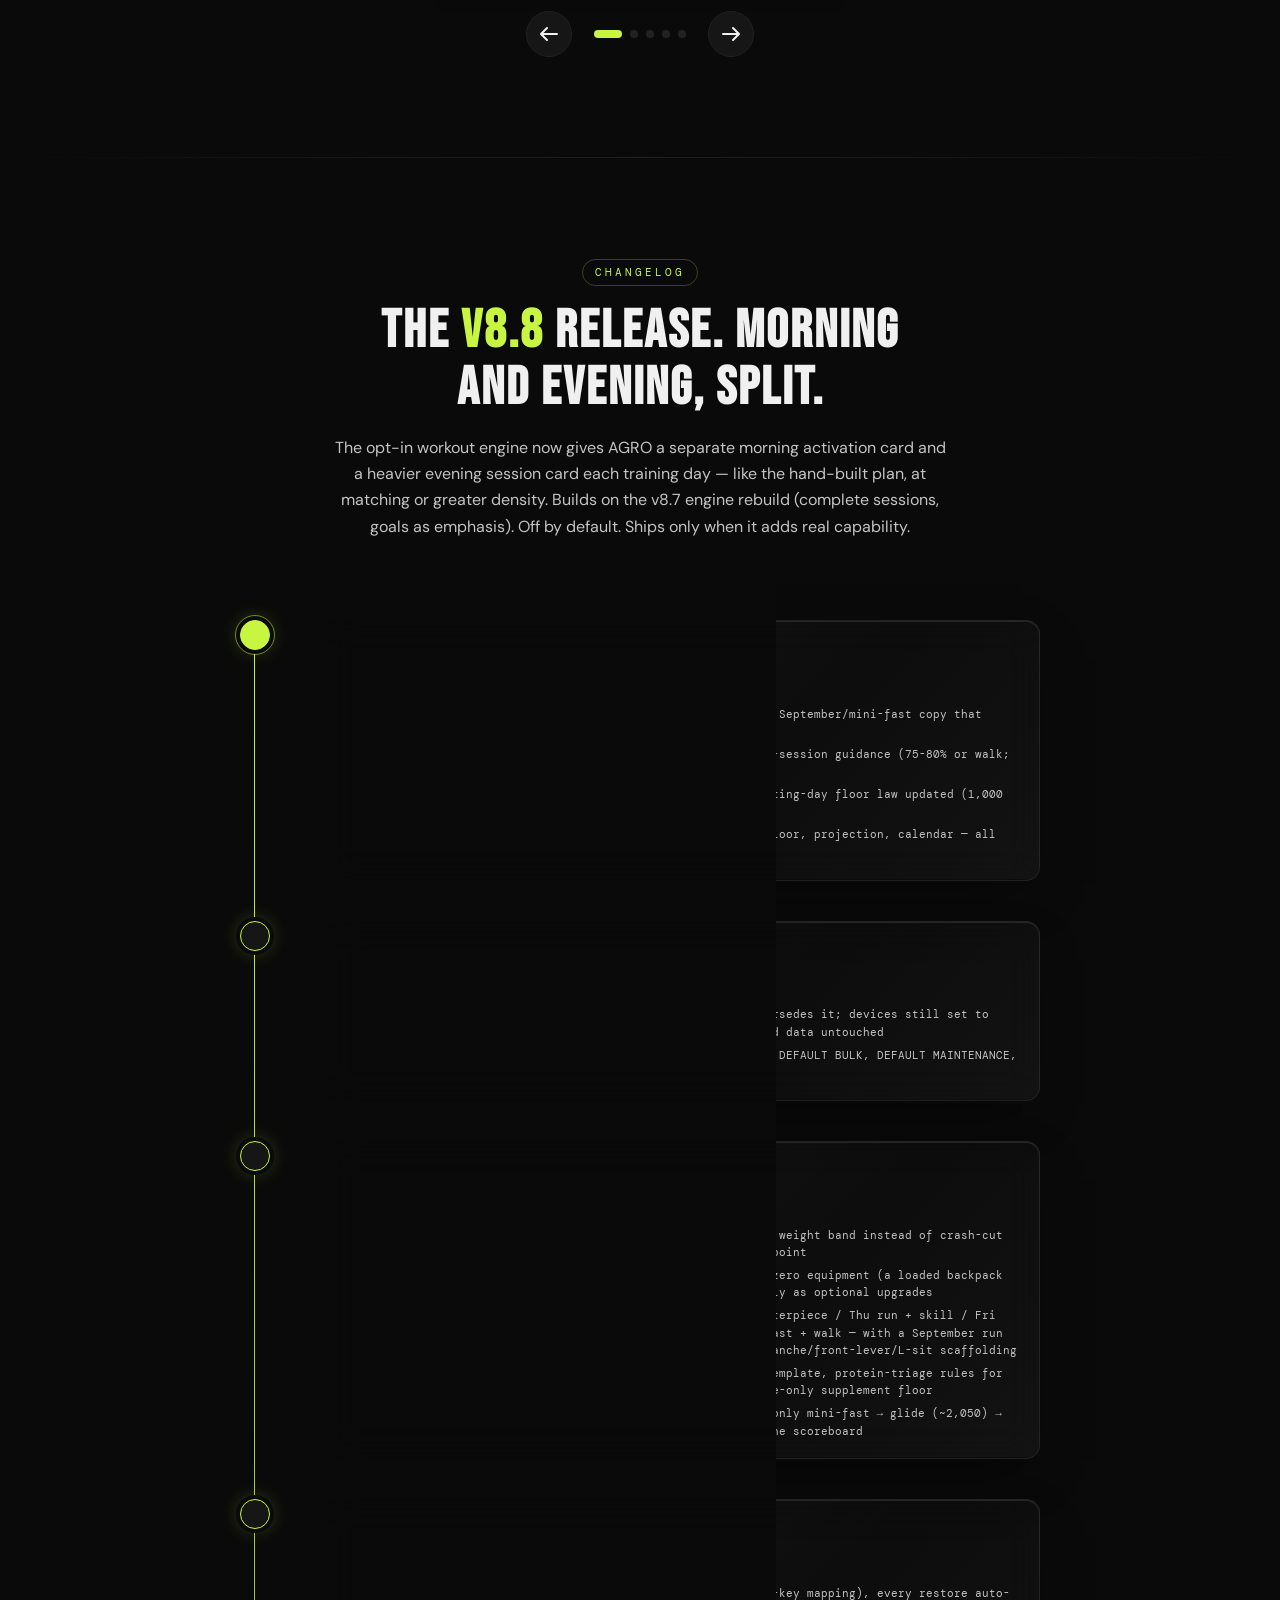
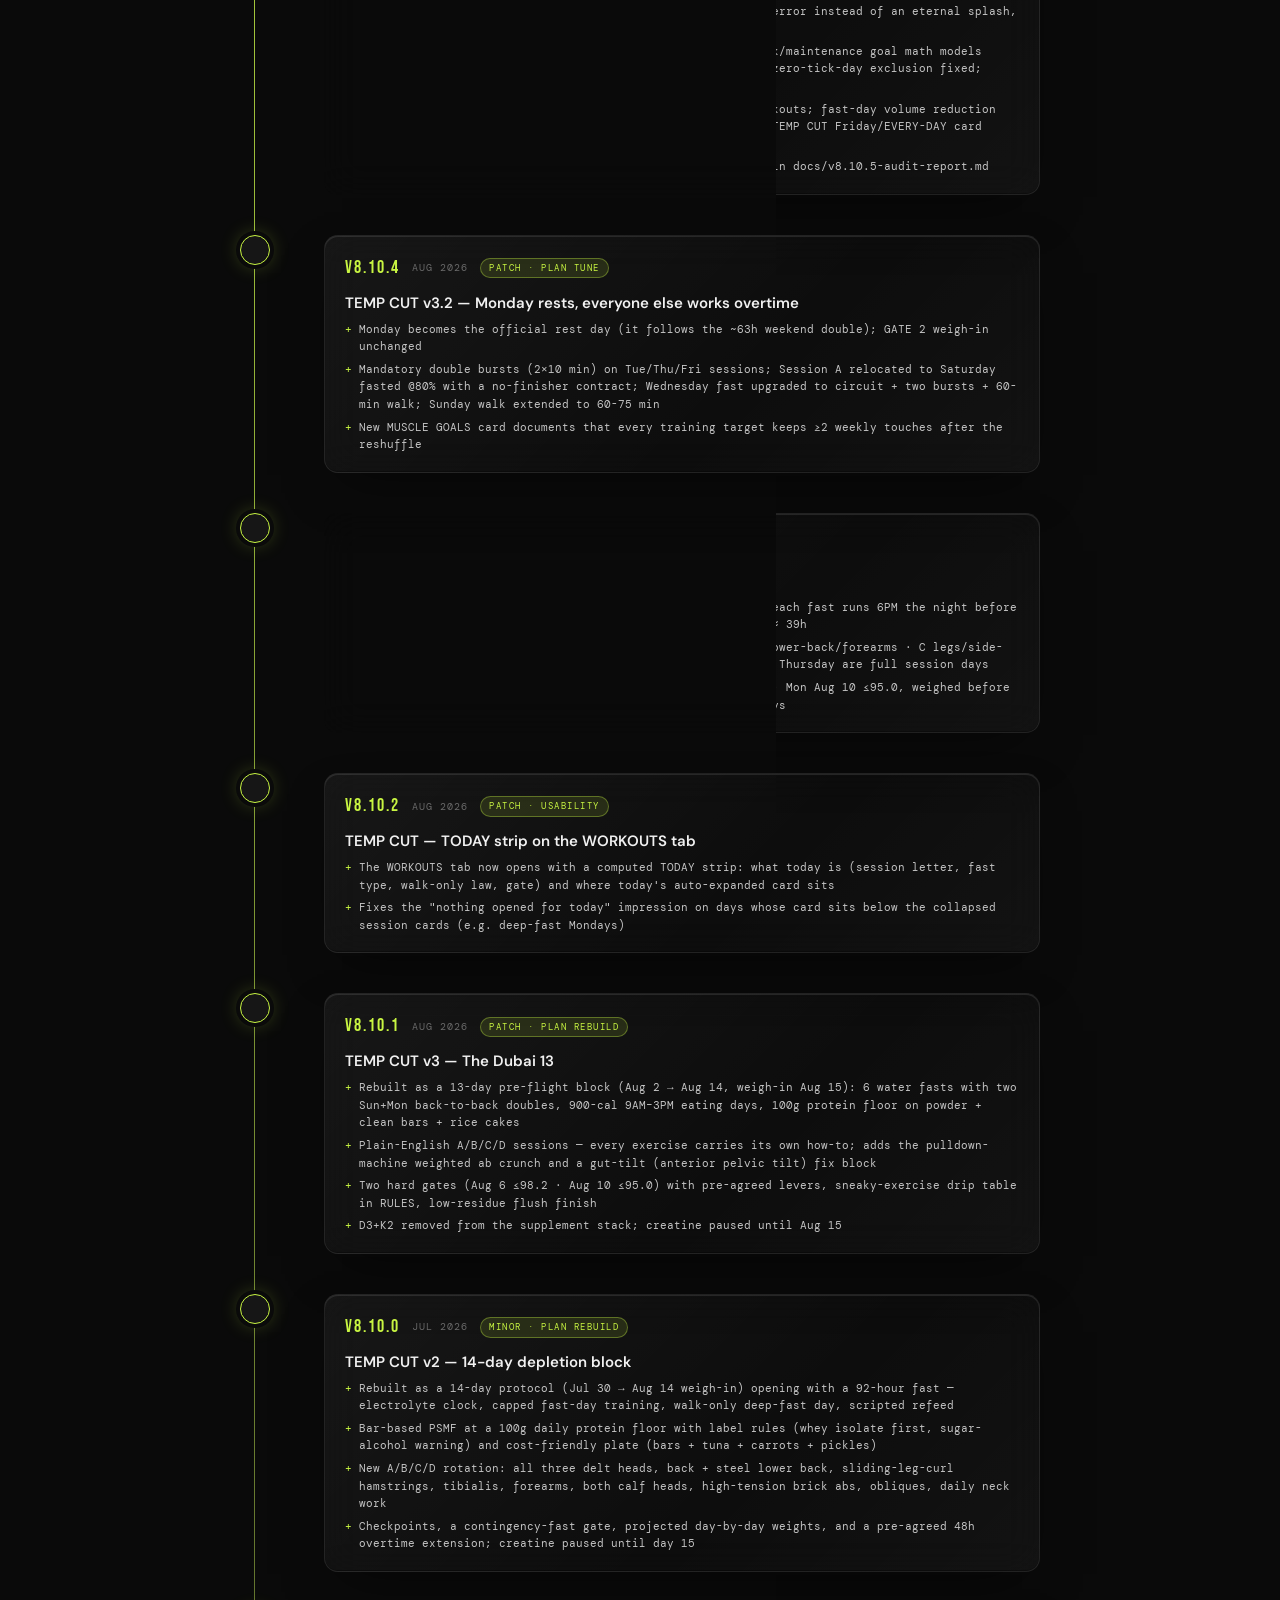
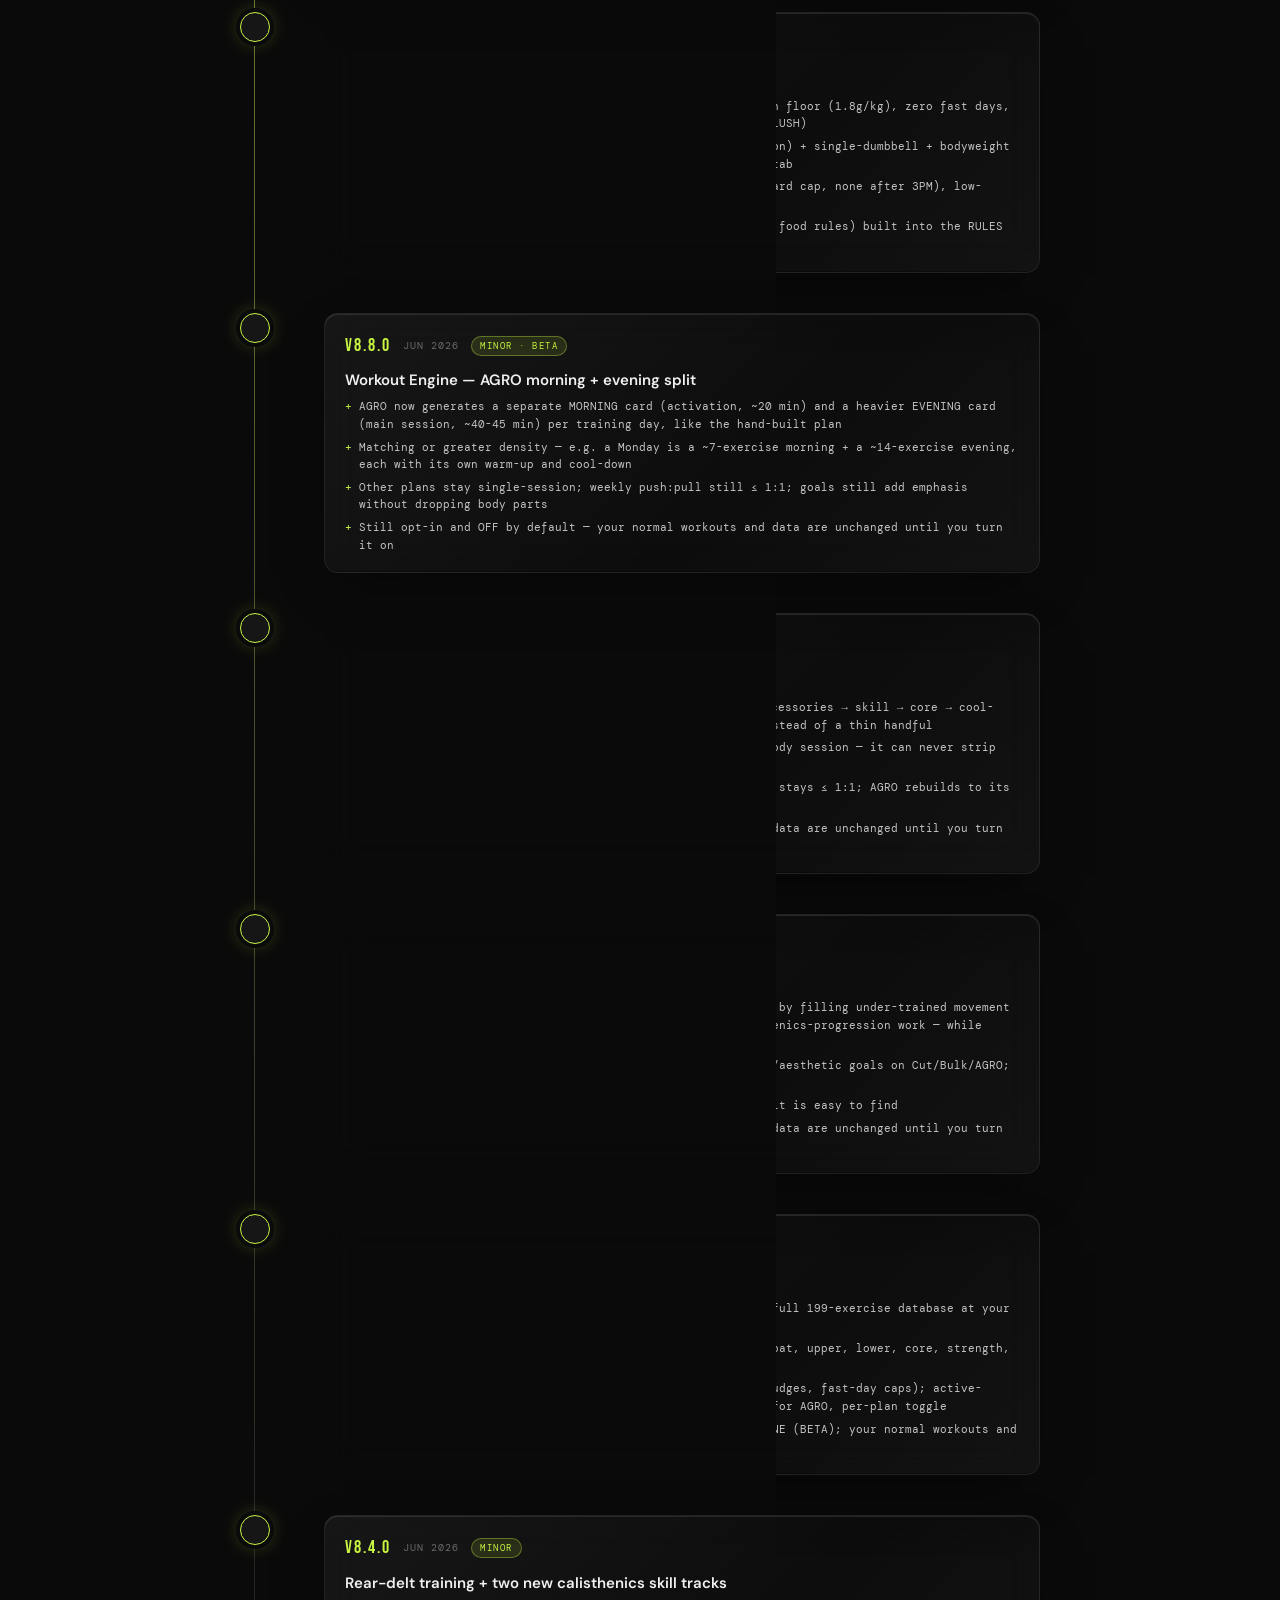
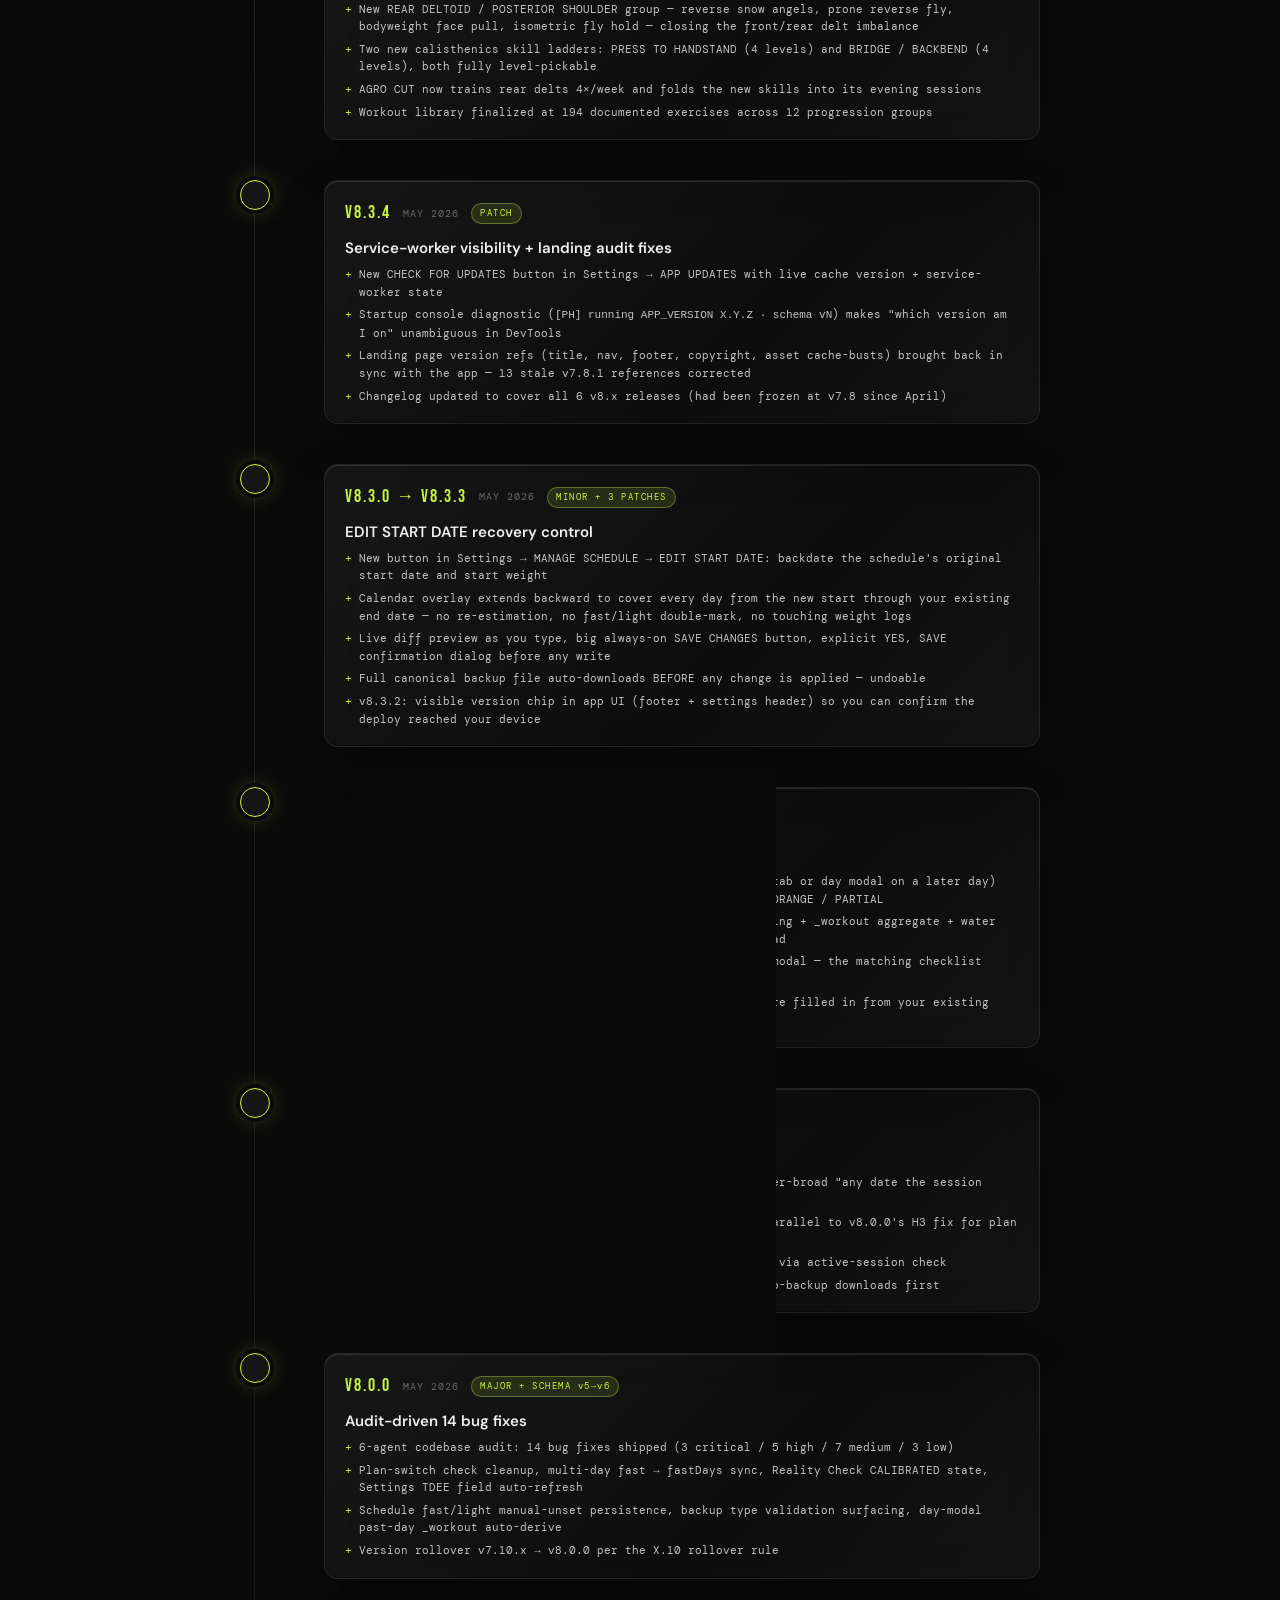
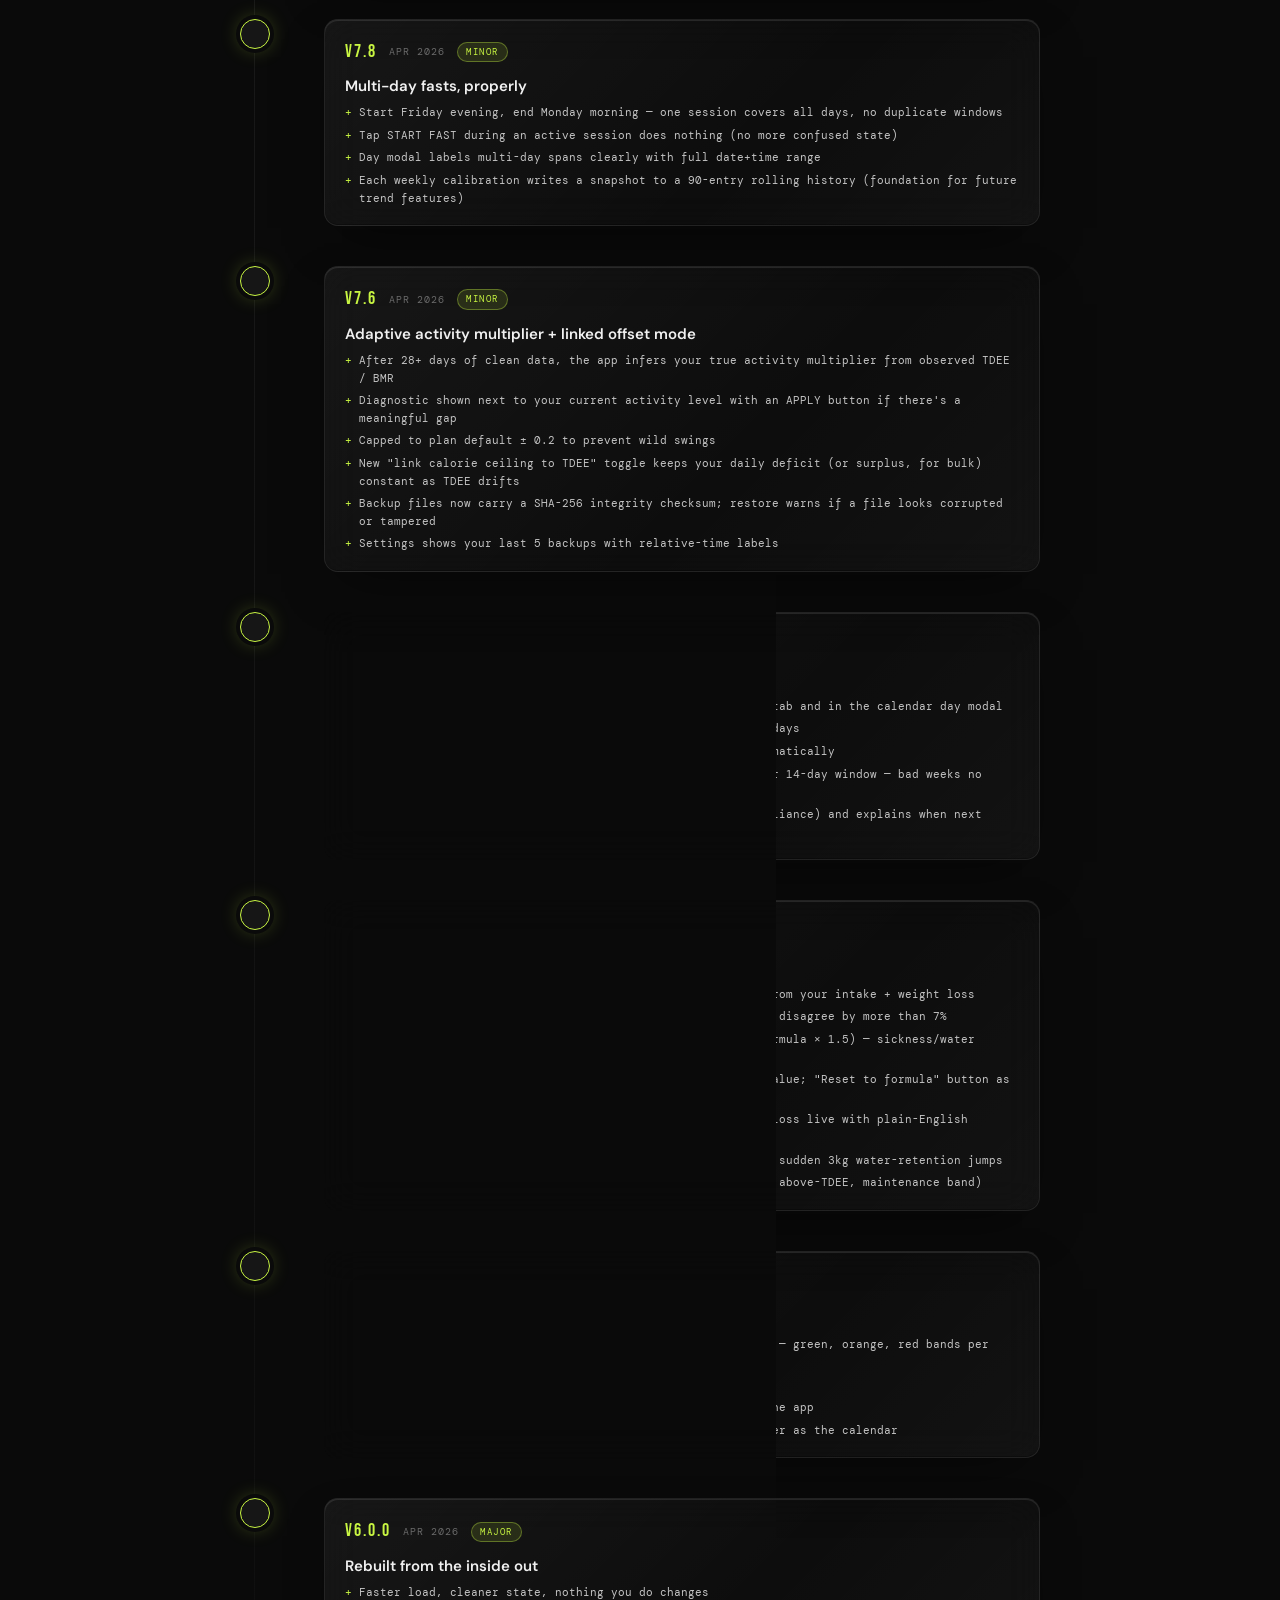
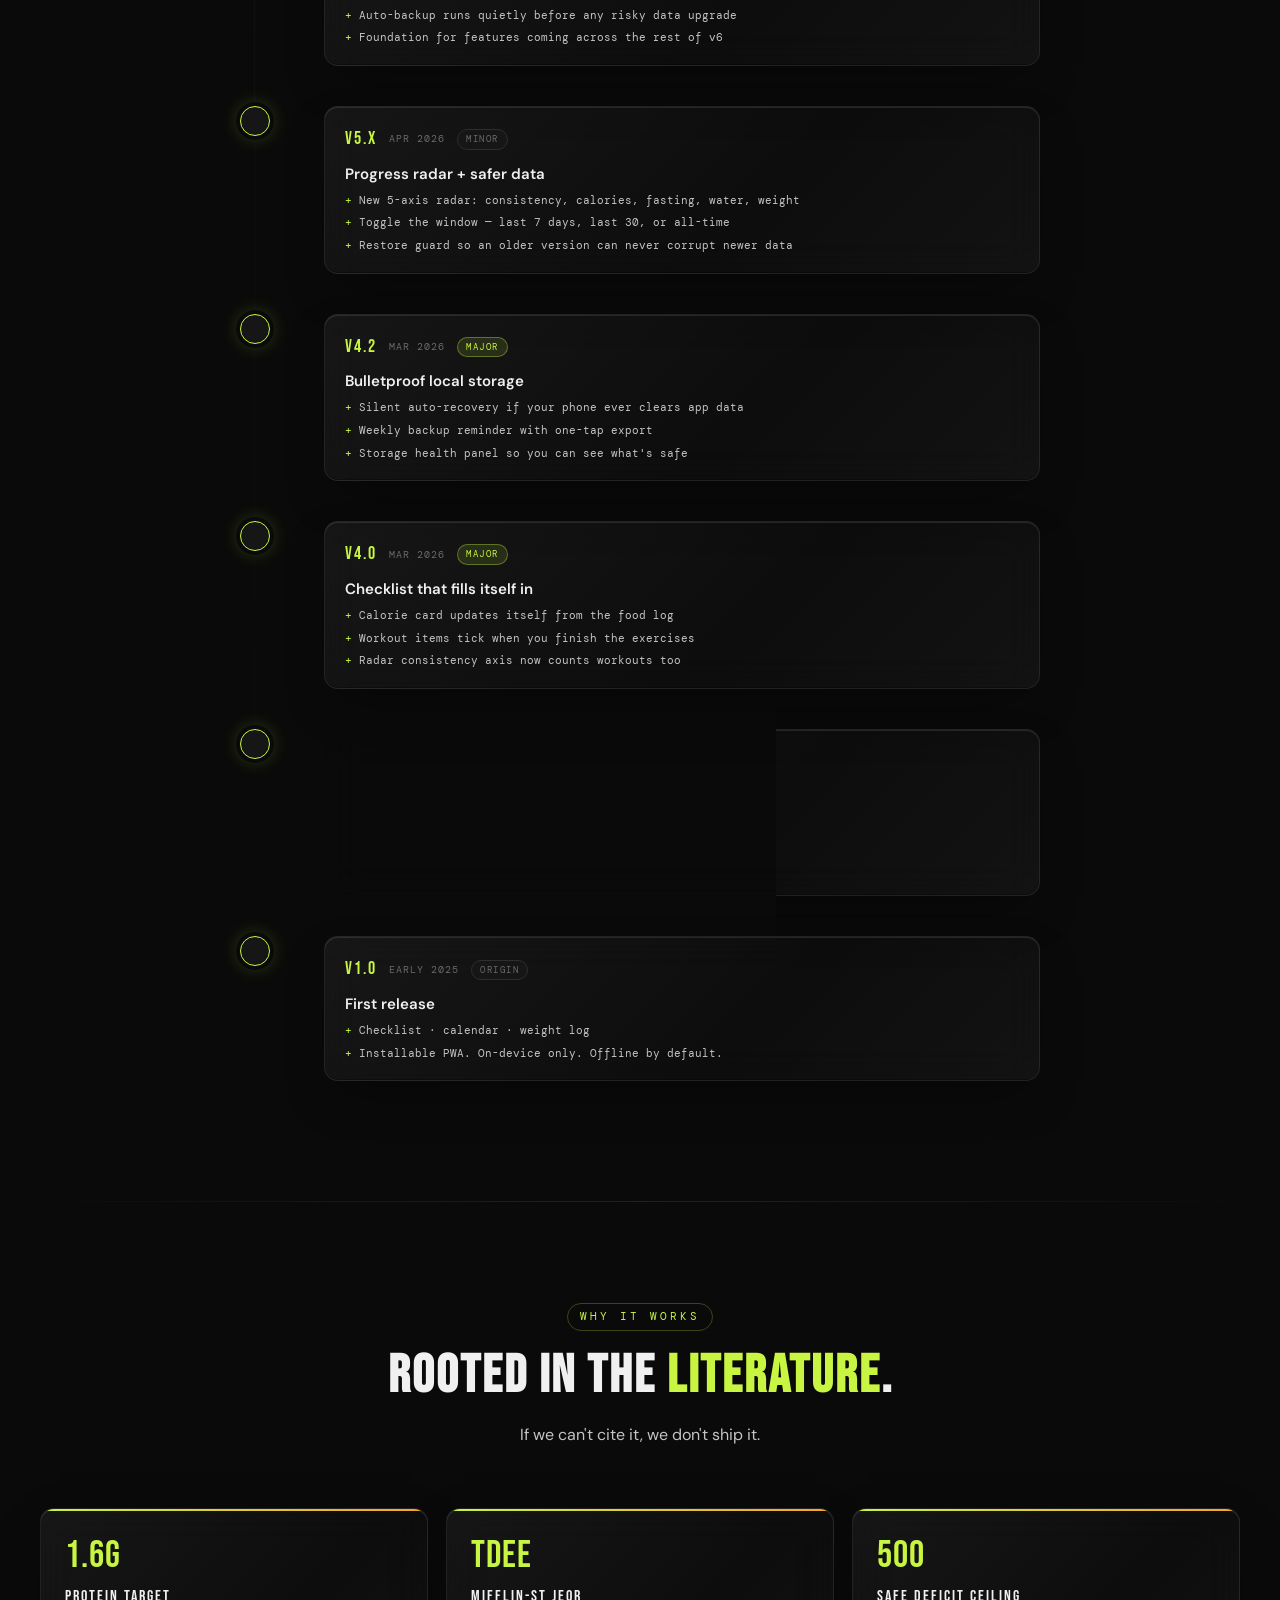
==== commit 33800274: "v8.10.8: CYCLE sprint-awareness + full-loop health check Owner-requested check ahead of a committed " ====
--- a/index.html
+++ b/index.html
@@ -9,17 +9,17 @@
   window.location.replace('app.html');
 }
 </script>
-<title>Protocol Health · v8.10.7 — CYCLE seasons recomp plan, free</title>
+<title>Protocol Health · v8.10.8 — CYCLE seasons recomp plan, free</title>
 <meta name="description" content="Free fitness protocol PWA. Installs like a native app. Five training plans. Zero equipment. Zero accounts. Your data stays on your device.">
 <meta name="theme-color" content="#0a0a0a">
 <link rel="icon" type="image/png" sizes="32x32" href="favicon-32.png">
 <link rel="icon" type="image/x-icon" href="favicon.ico">
 <link rel="apple-touch-icon" href="PH_LOGO_192.png">
-<link rel="stylesheet" href="assets/landing.css?v=8.10.7">
-<link rel="stylesheet" href="assets/landing-sections.css?v=8.10.7">
-<link rel="stylesheet" href="assets/landing-demos.css?v=8.10.7">
-<link rel="stylesheet" href="assets/landing-v5.css?v=8.10.7">
-<link rel="stylesheet" href="assets/install-guide.css?v=8.10.7">
+<link rel="stylesheet" href="assets/landing.css?v=8.10.8">
+<link rel="stylesheet" href="assets/landing-sections.css?v=8.10.8">
+<link rel="stylesheet" href="assets/landing-demos.css?v=8.10.8">
+<link rel="stylesheet" href="assets/landing-v5.css?v=8.10.8">
+<link rel="stylesheet" href="assets/install-guide.css?v=8.10.8">
 </head>
 <body>
 
@@ -31,7 +31,7 @@
   <a href="#" class="nav-logo">
     <img src="PH_ARROWS_LOGO.png" alt="">
     <div class="brand">PROTOCOL <span>HEALTH</span></div>
-    <div class="ver">v8.10.7</div>
+    <div class="ver">v8.10.8</div>
   </a>
   <div class="nav-links">
     <a href="#anywhere">ANYWHERE</a>
@@ -49,7 +49,7 @@
   <div class="hero-copy">
     <div class="hero-badge">
       <span class="dot"></span>
-      v8.10.7 · FREE · OFFLINE · NO ACCOUNT
+      v8.10.8 · FREE · OFFLINE · NO ACCOUNT
     </div>
     <h1>
       <span class="outlined">YOUR</span> <span class="accent">PROTOCOL.</span><br>
@@ -567,8 +567,26 @@
       <div class="cl-dot current"></div>
       <div class="cl-body">
         <div class="cl-head">
+          <div class="cl-ver">v8.10.8</div>
+          <div class="cl-date">CURRENT · SEP 2026</div>
+          <div class="cl-tag">PATCH · CYCLE TUNE</div>
+        </div>
+        <h4>CYCLE sprint-awareness + full-loop health check</h4>
+        <ul>
+          <li>Phase banner replaced with the live sprint block; the stale September/mini-fast copy that would have shown wrong guidance from Oct 1 is gone</li>
+          <li>TODAY strip now flags any date marked as a fast with capped-session guidance (75-80% or walk; double-day second day = walk only)</li>
+          <li>Fast-day cards and ceiling labels made pattern-agnostic; eating-day floor law updated (1,000 sprint-only, 1,500 season floor)</li>
+          <li>Verified end-to-end: checklists, day types, macro protein floor, projection, calendar — all reading correctly</li>
+        </ul>
+      </div>
+    </div>
+
+    <div class="cl-entry reveal">
+      <div class="cl-dot"></div>
+      <div class="cl-body">
+        <div class="cl-head">
           <div class="cl-ver">v8.10.7</div>
-          <div class="cl-date">CURRENT · AUG 2026</div>
+          <div class="cl-date">AUG 2026</div>
           <div class="cl-tag">PATCH · CLEANUP</div>
         </div>
         <h4>TEMP CUT retired</h4>
@@ -1200,7 +1218,7 @@
     </a>
     <a href="#" class="btn-ghost" onclick="openInstall(); return false;">INSTALL GUIDE</a>
   </div>
-  <div class="note">v8.10.7 · Installable PWA · Offline ready</div>
+  <div class="note">v8.10.8 · Installable PWA · Offline ready</div>
 </section>
 
 <!-- FOOTER -->
@@ -1213,7 +1231,7 @@
       </div>
       <p>Installable PWA. On your device. No cloud.</p>
       <div class="footer-stats">
-        <div><span class="v">v8.10.7</span><span class="l">CURRENT</span></div>
+        <div><span class="v">v8.10.8</span><span class="l">CURRENT</span></div>
         <div><span class="v">100+</span><span class="l">SHIPPED</span></div>
         <div><span class="v">0</span><span class="l">APIS</span></div>
       </div>
@@ -1244,7 +1262,7 @@
   </div>
 
   <div class="footer-bottom">
-    <div>© 2026 PROTOCOL HEALTH · v8.10.7 · ALL RIGHTS RESERVED</div>
+    <div>© 2026 PROTOCOL HEALTH · v8.10.8 · ALL RIGHTS RESERVED</div>
     <div class="fb-tags">
       <span>NO ACCOUNTS</span>
       <span>NO CLOUD</span>
@@ -1512,8 +1530,8 @@
 
 <!-- Scripts -->
 <script src="assets/landing.js"></script>
-<script src="assets/landing-v5.js?v=8.10.7"></script>
-<script src="assets/install-guide.js?v=8.10.7"></script>
+<script src="assets/landing-v5.js?v=8.10.8"></script>
+<script src="assets/install-guide.js?v=8.10.8"></script>
 
 </body>
 </html>
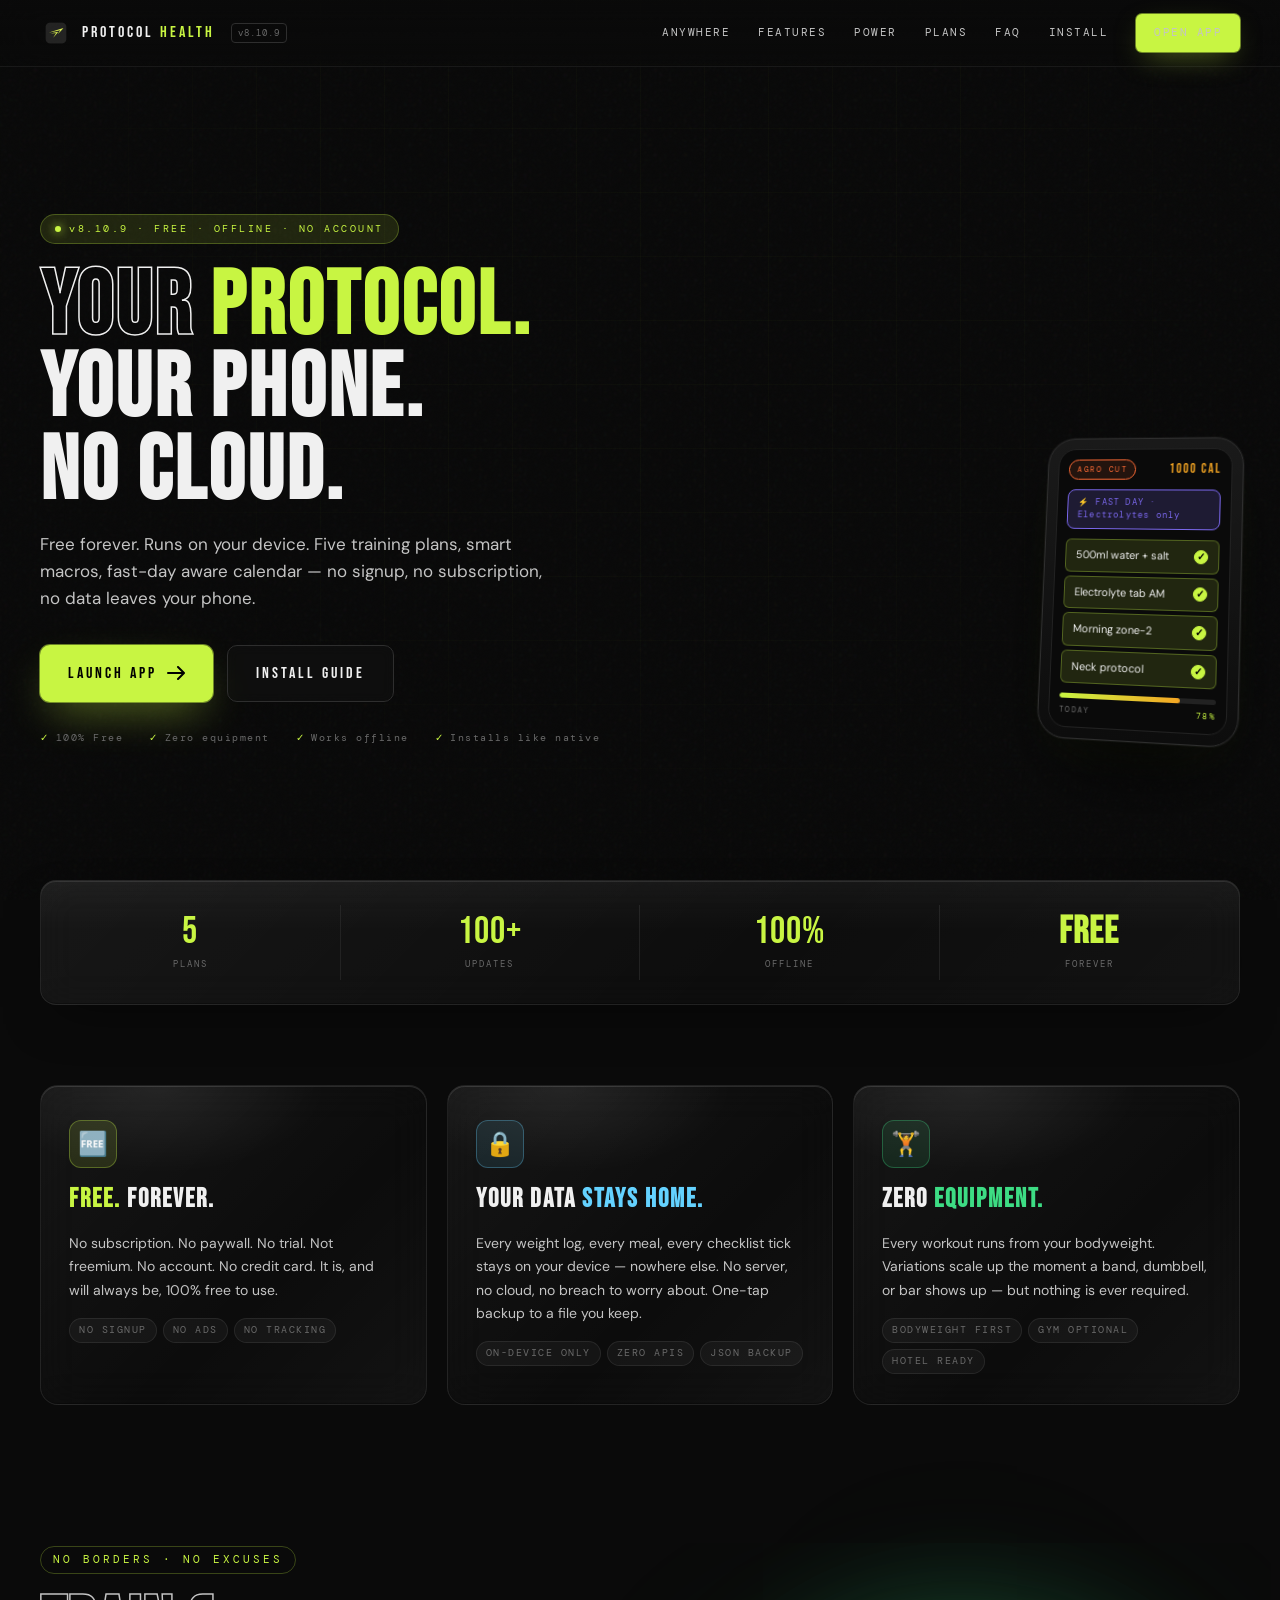
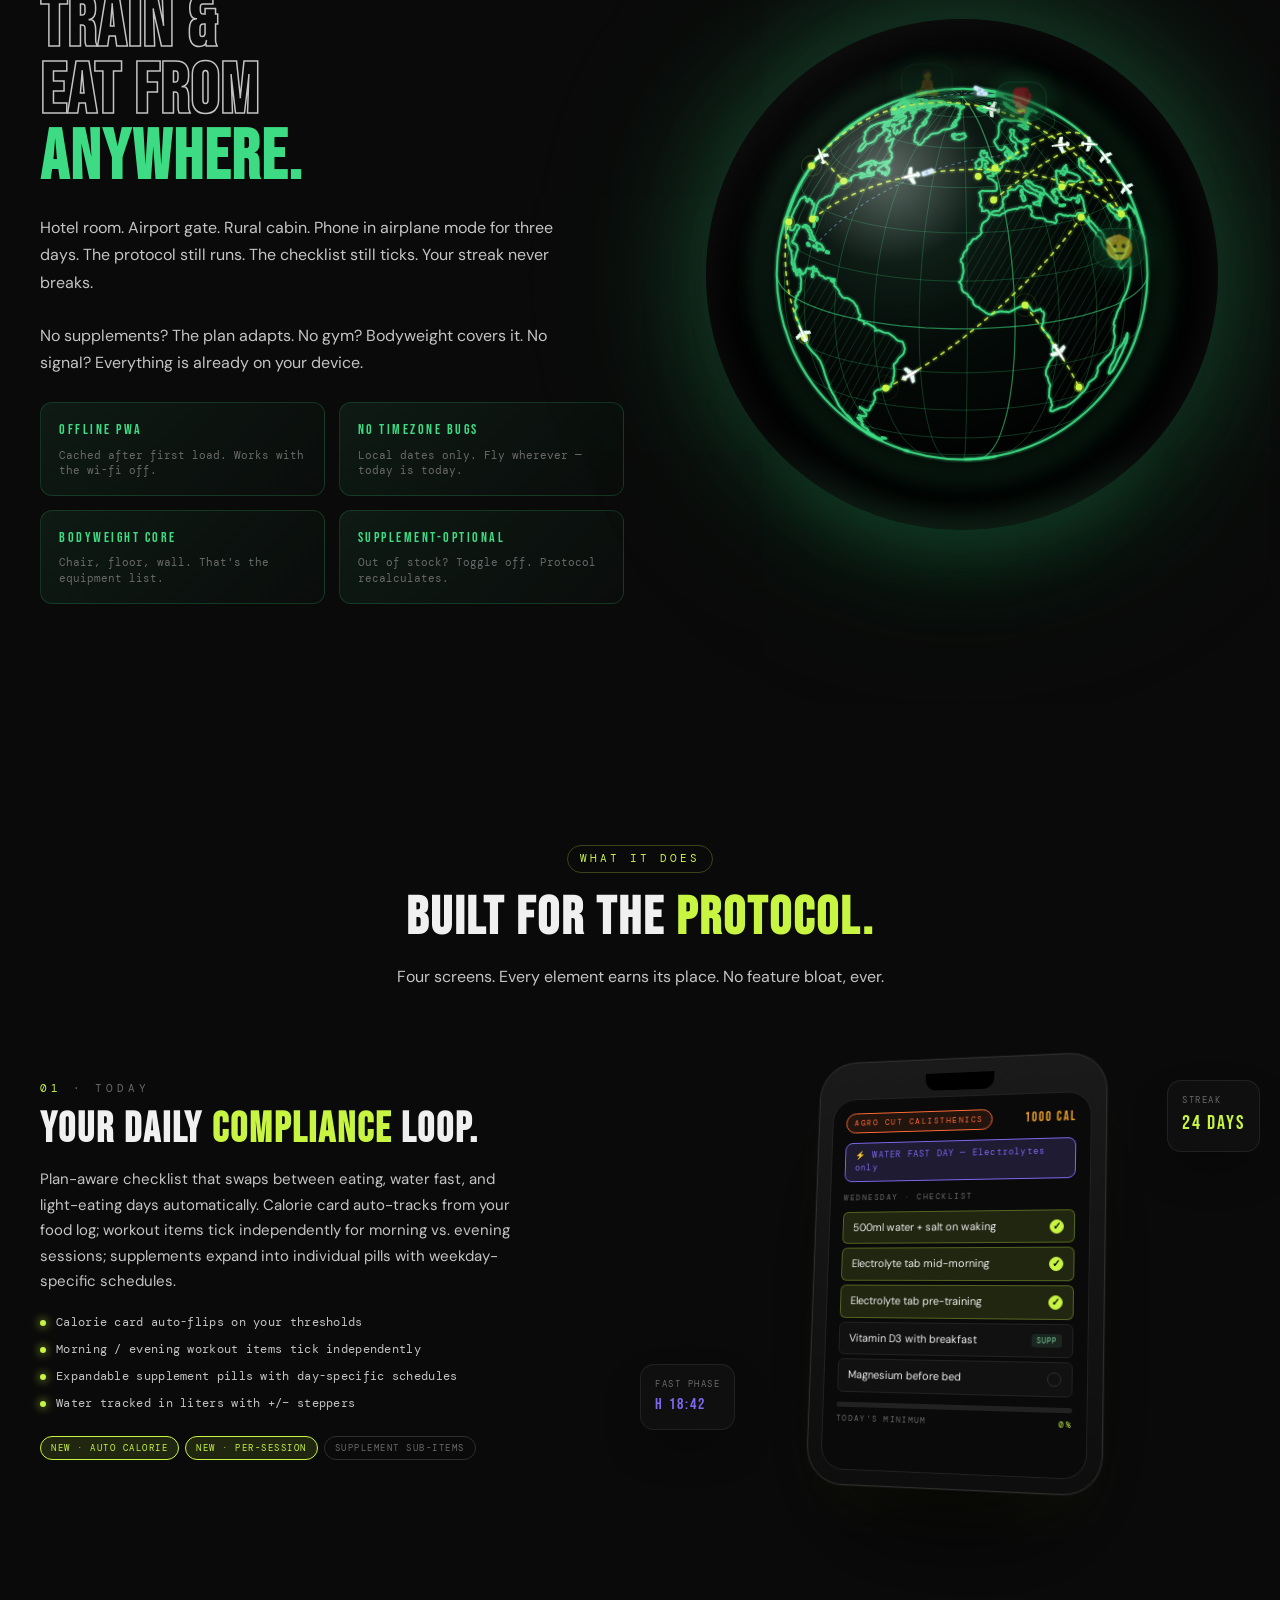
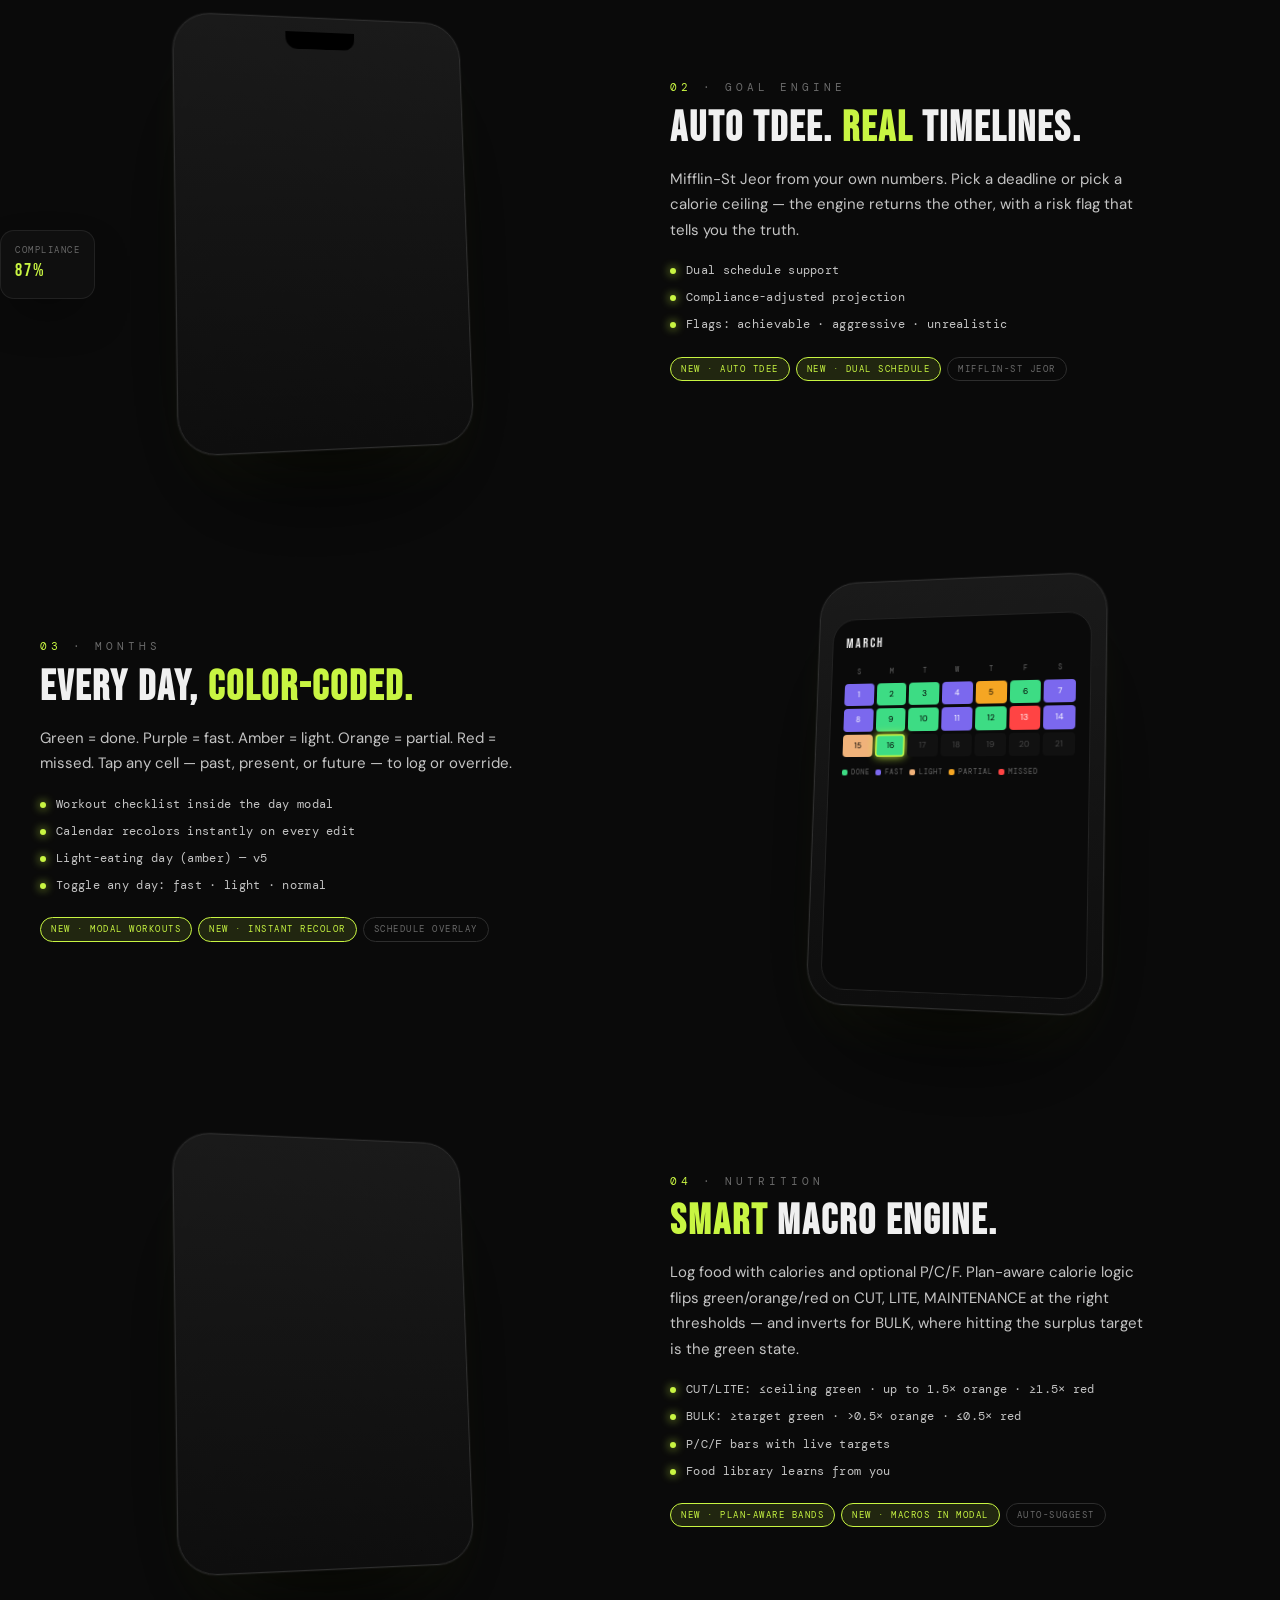
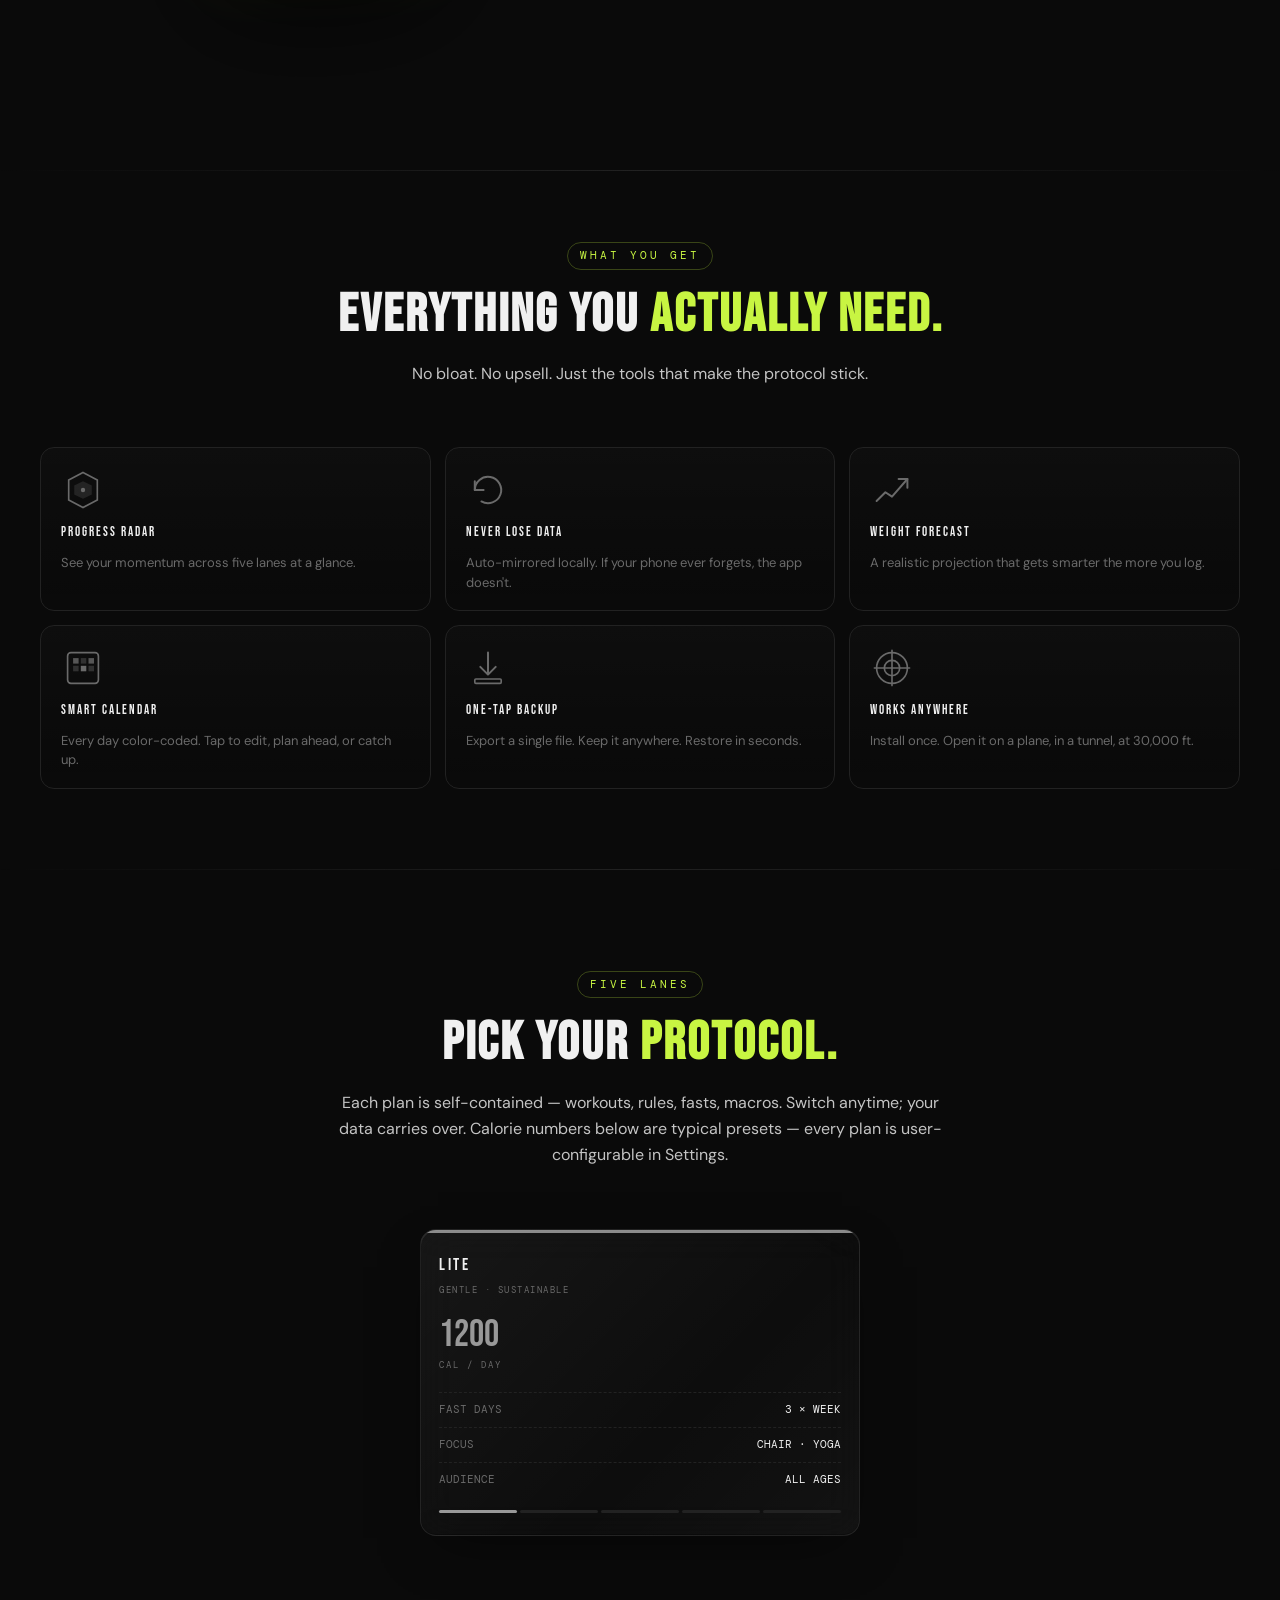
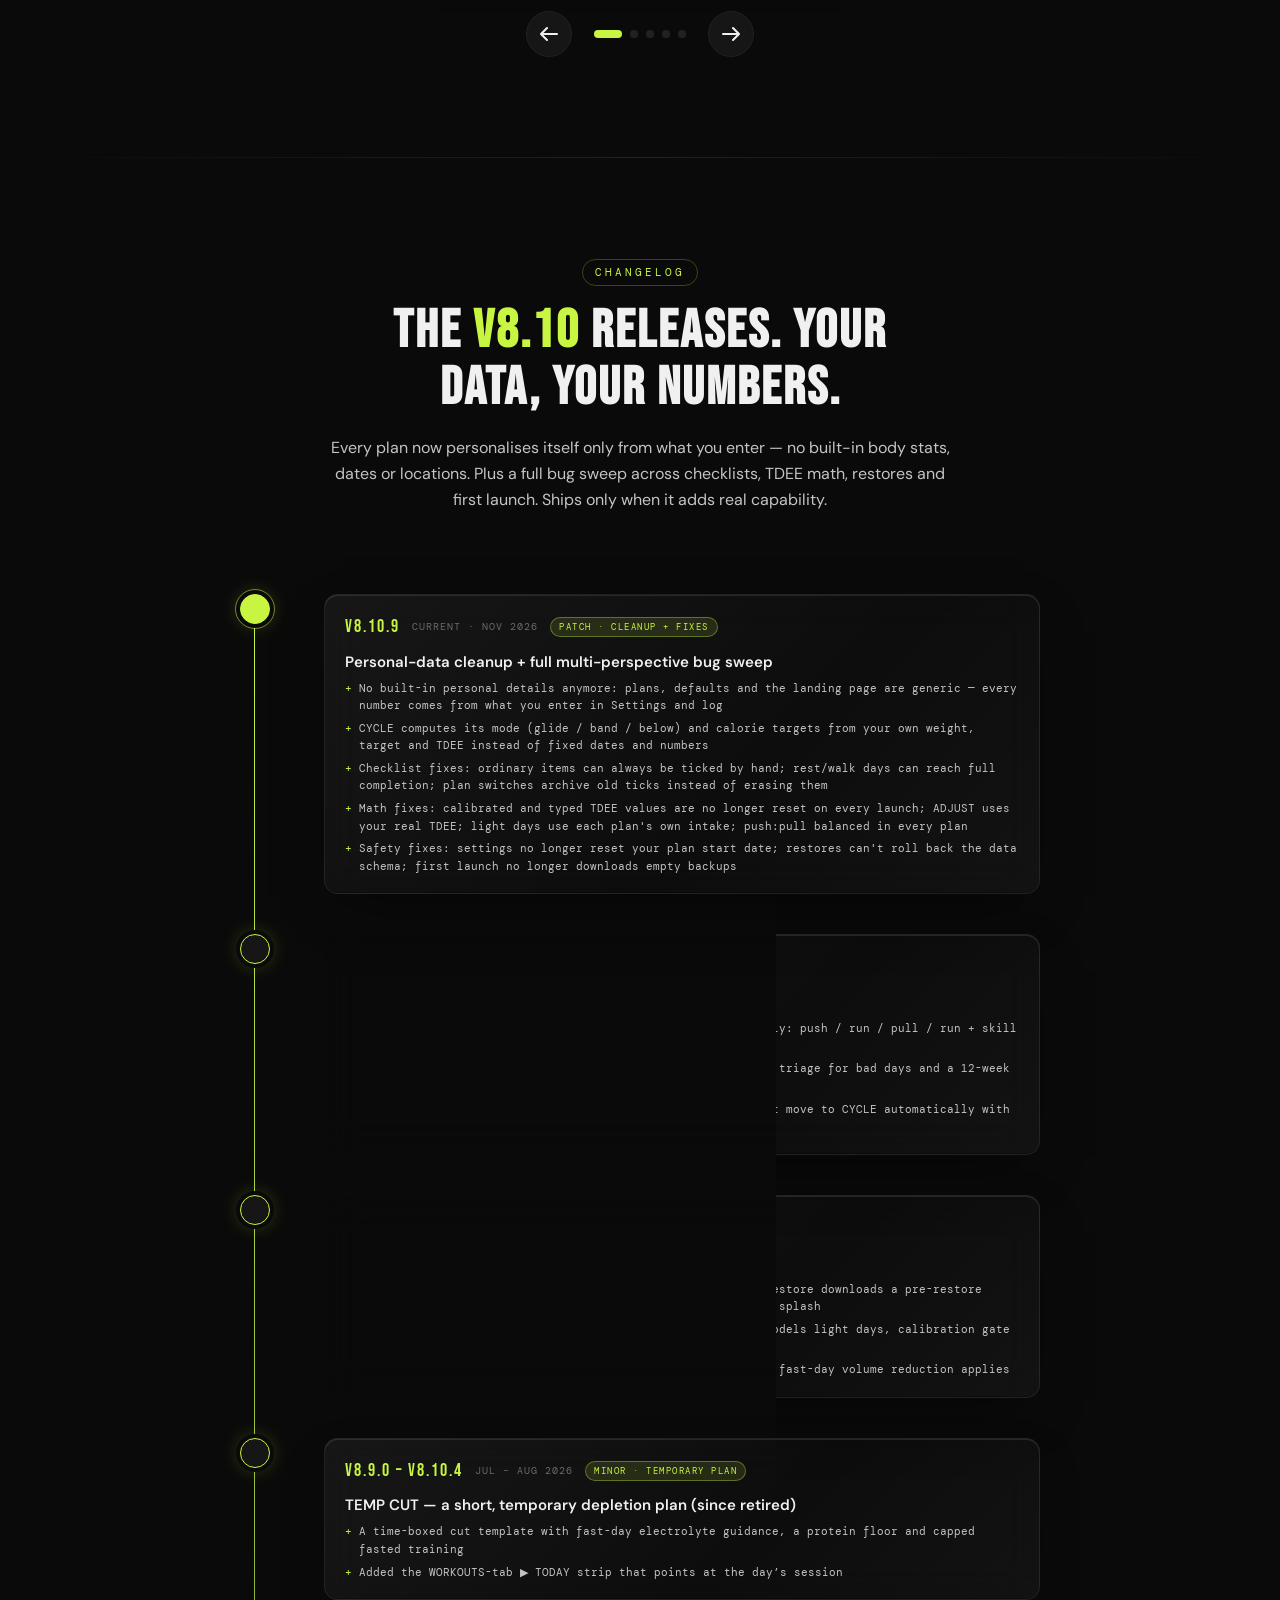
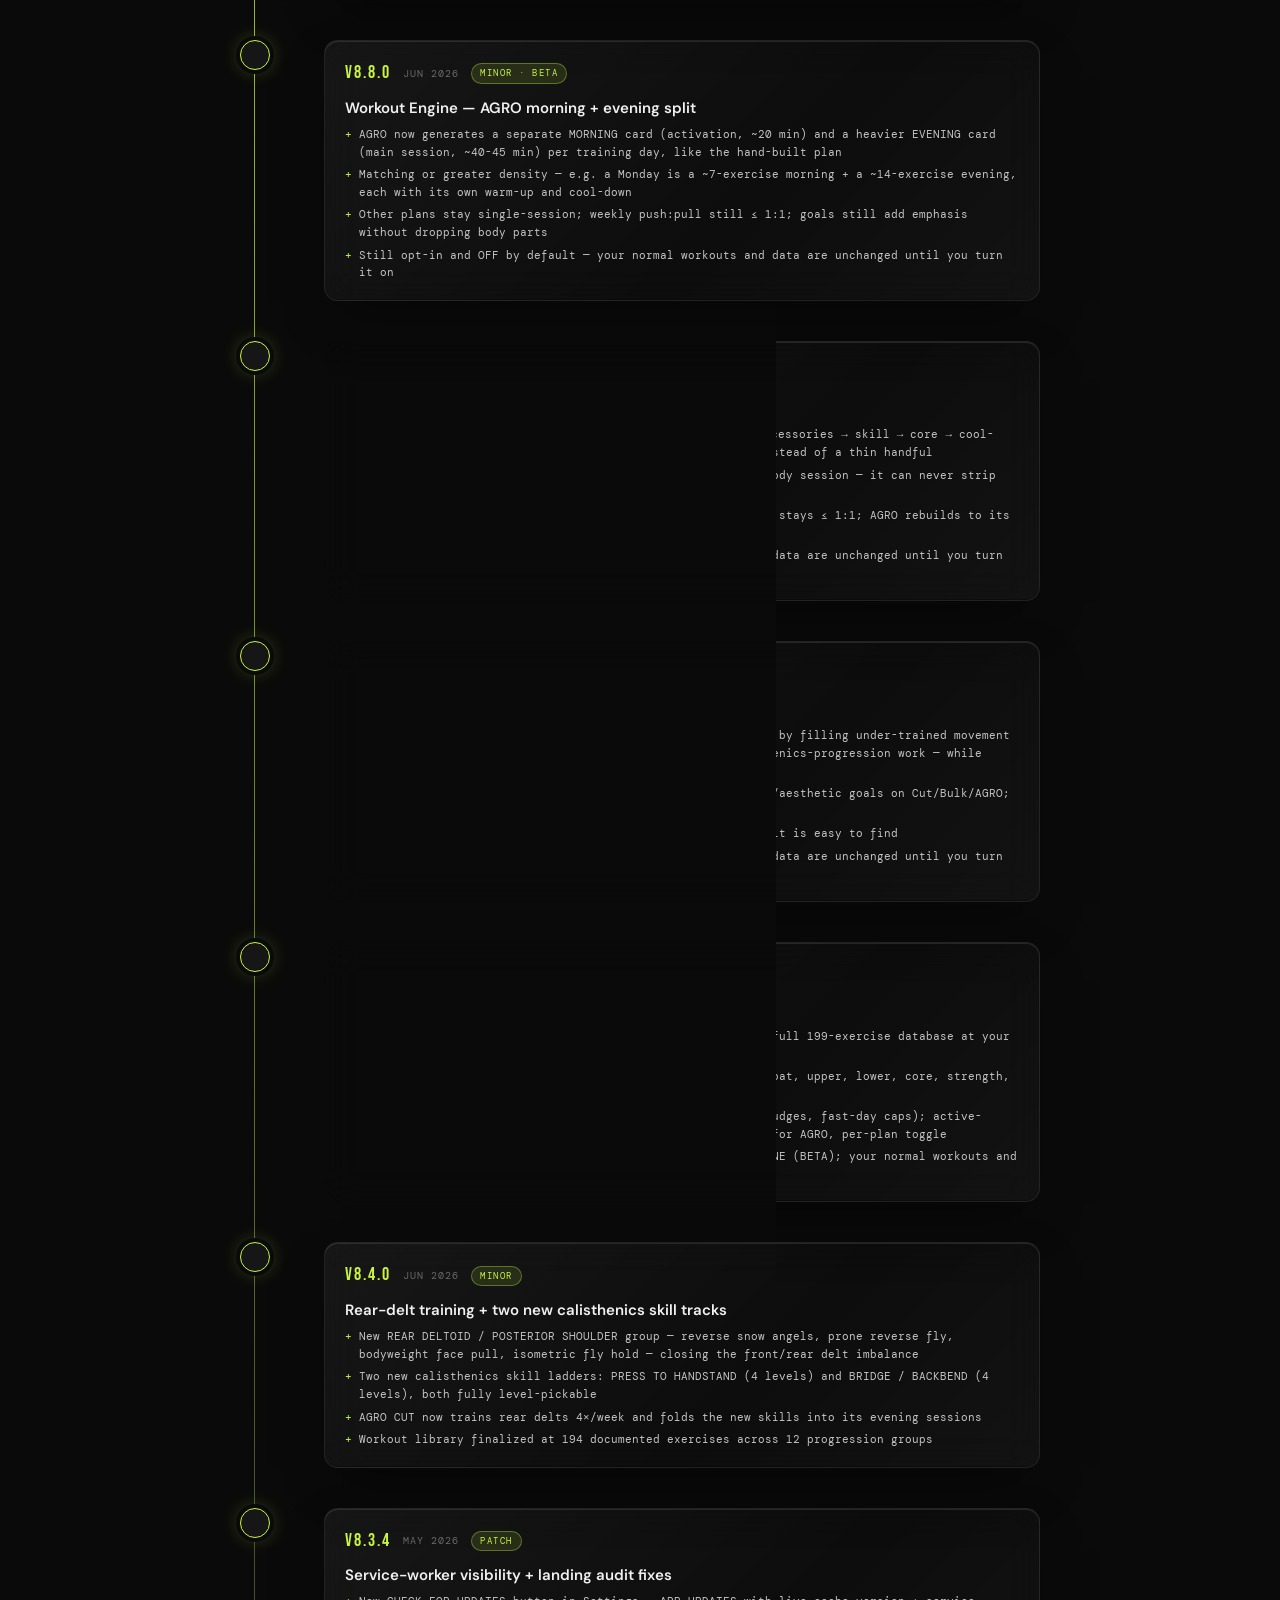
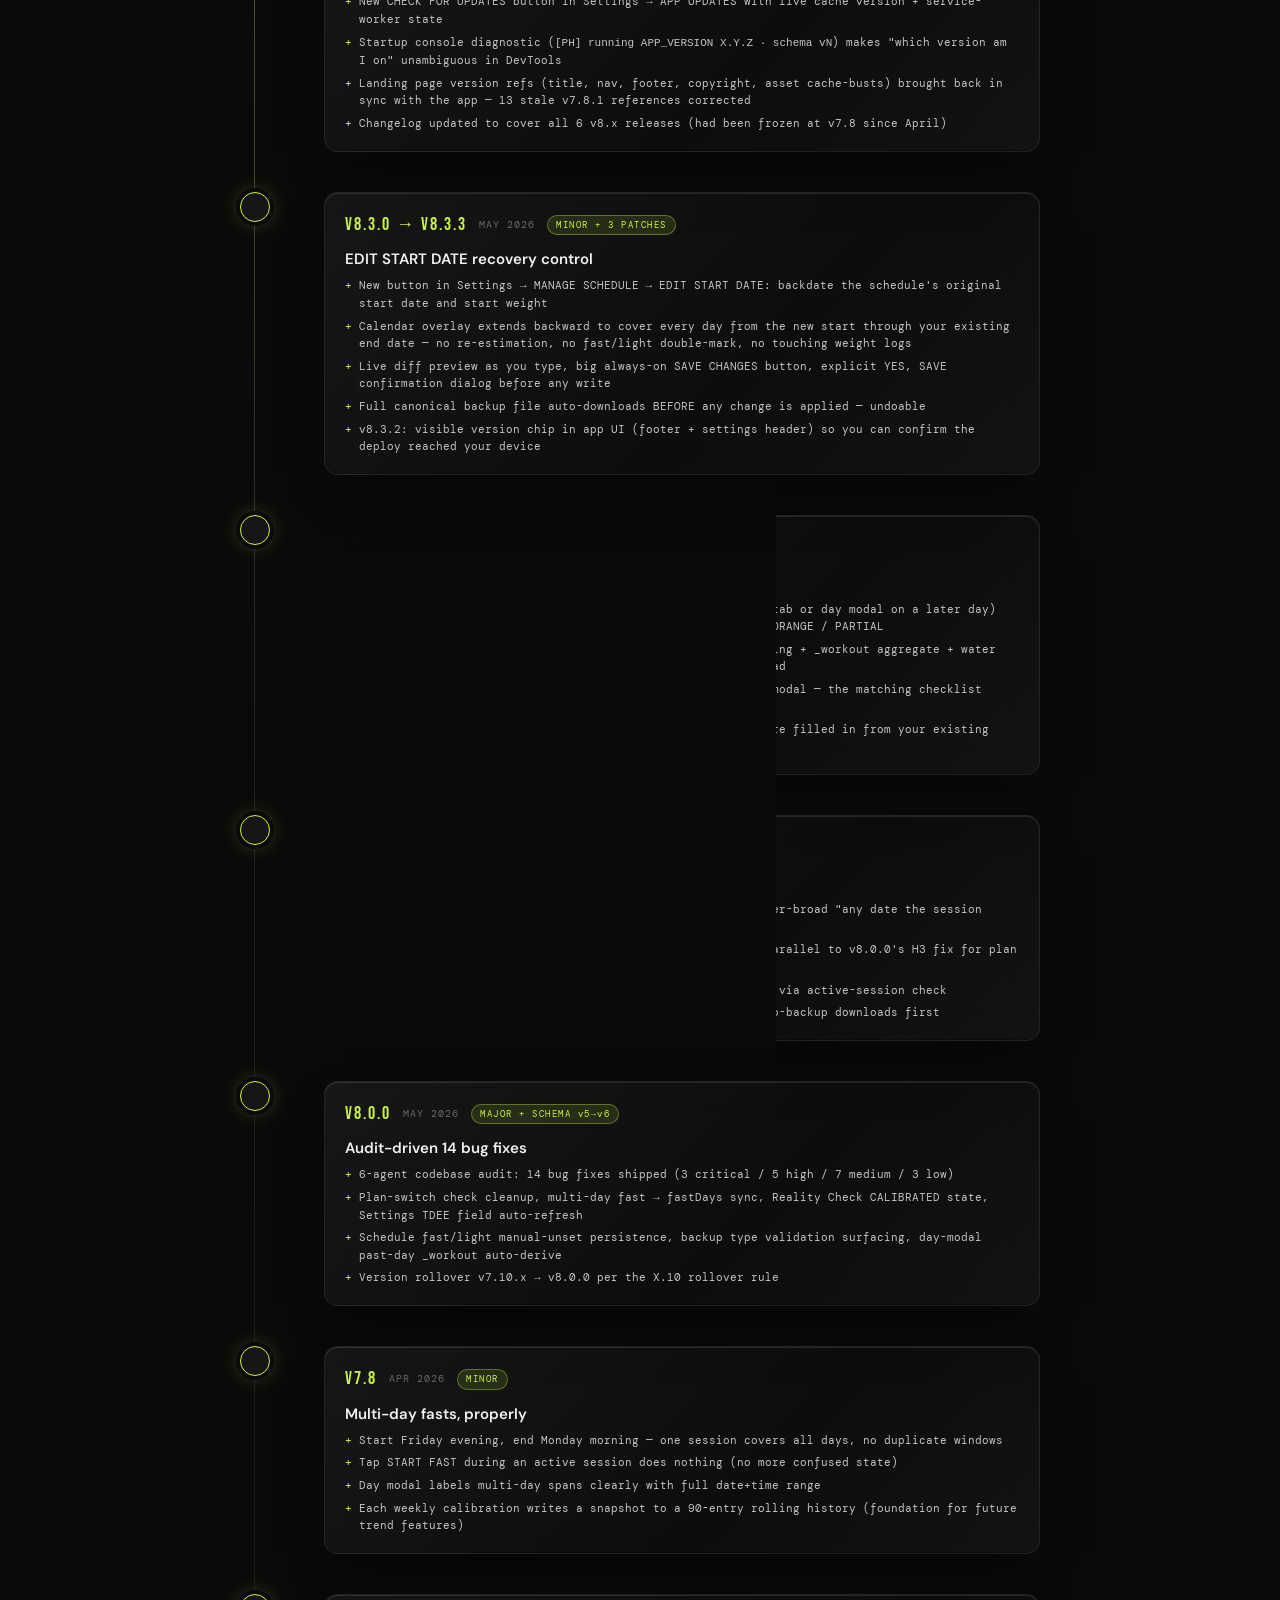
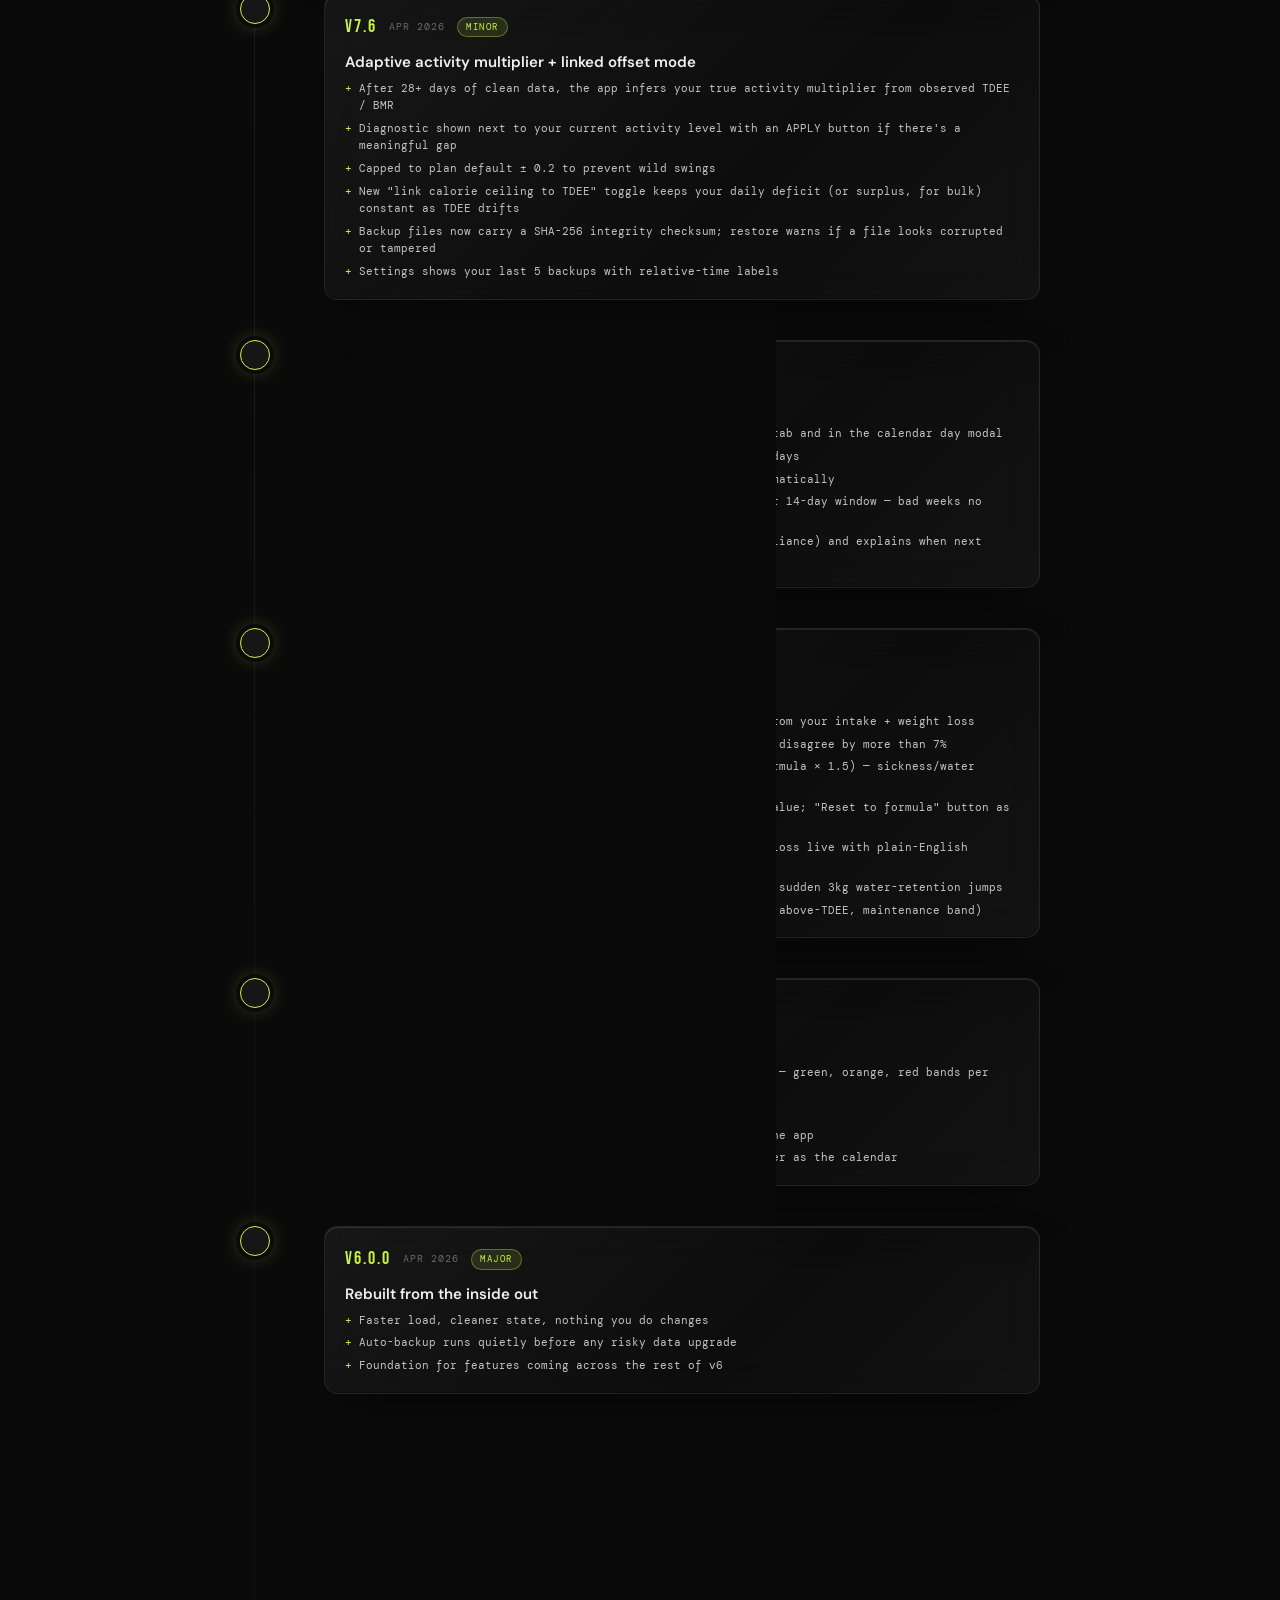
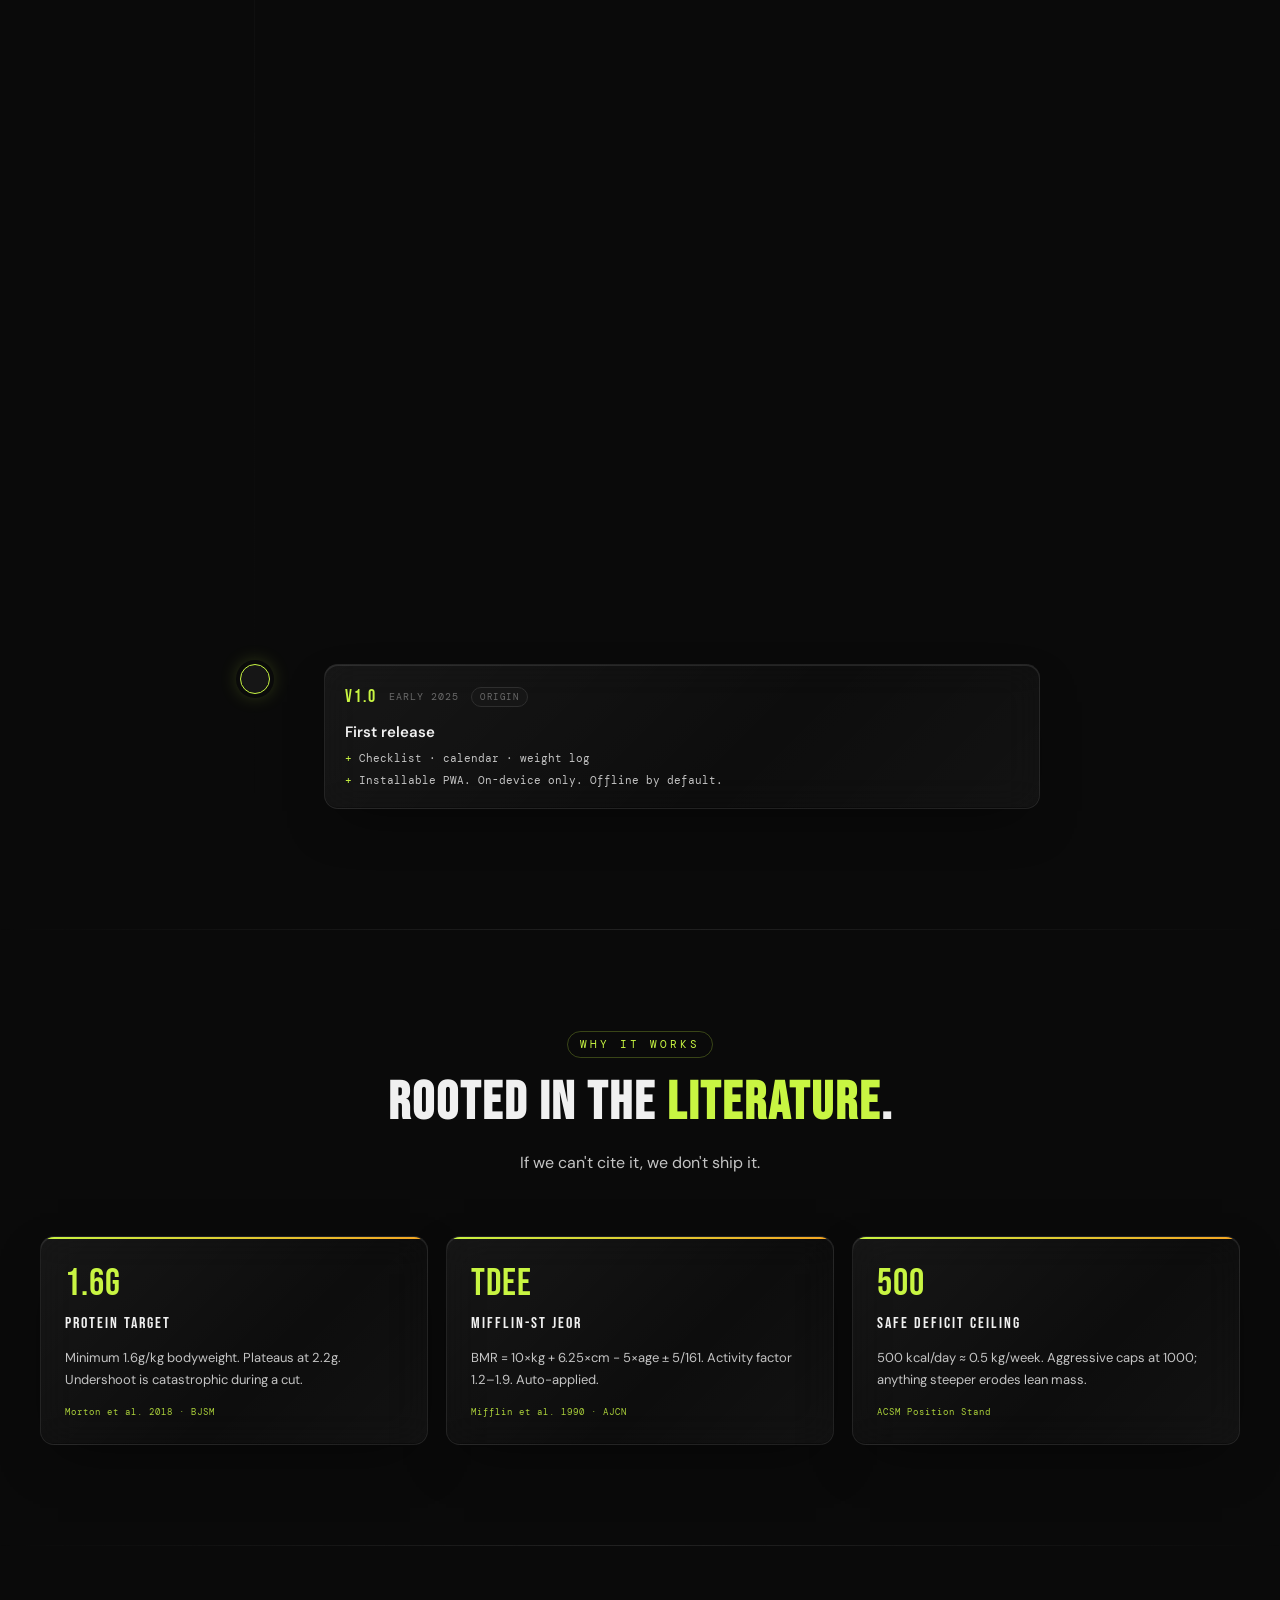
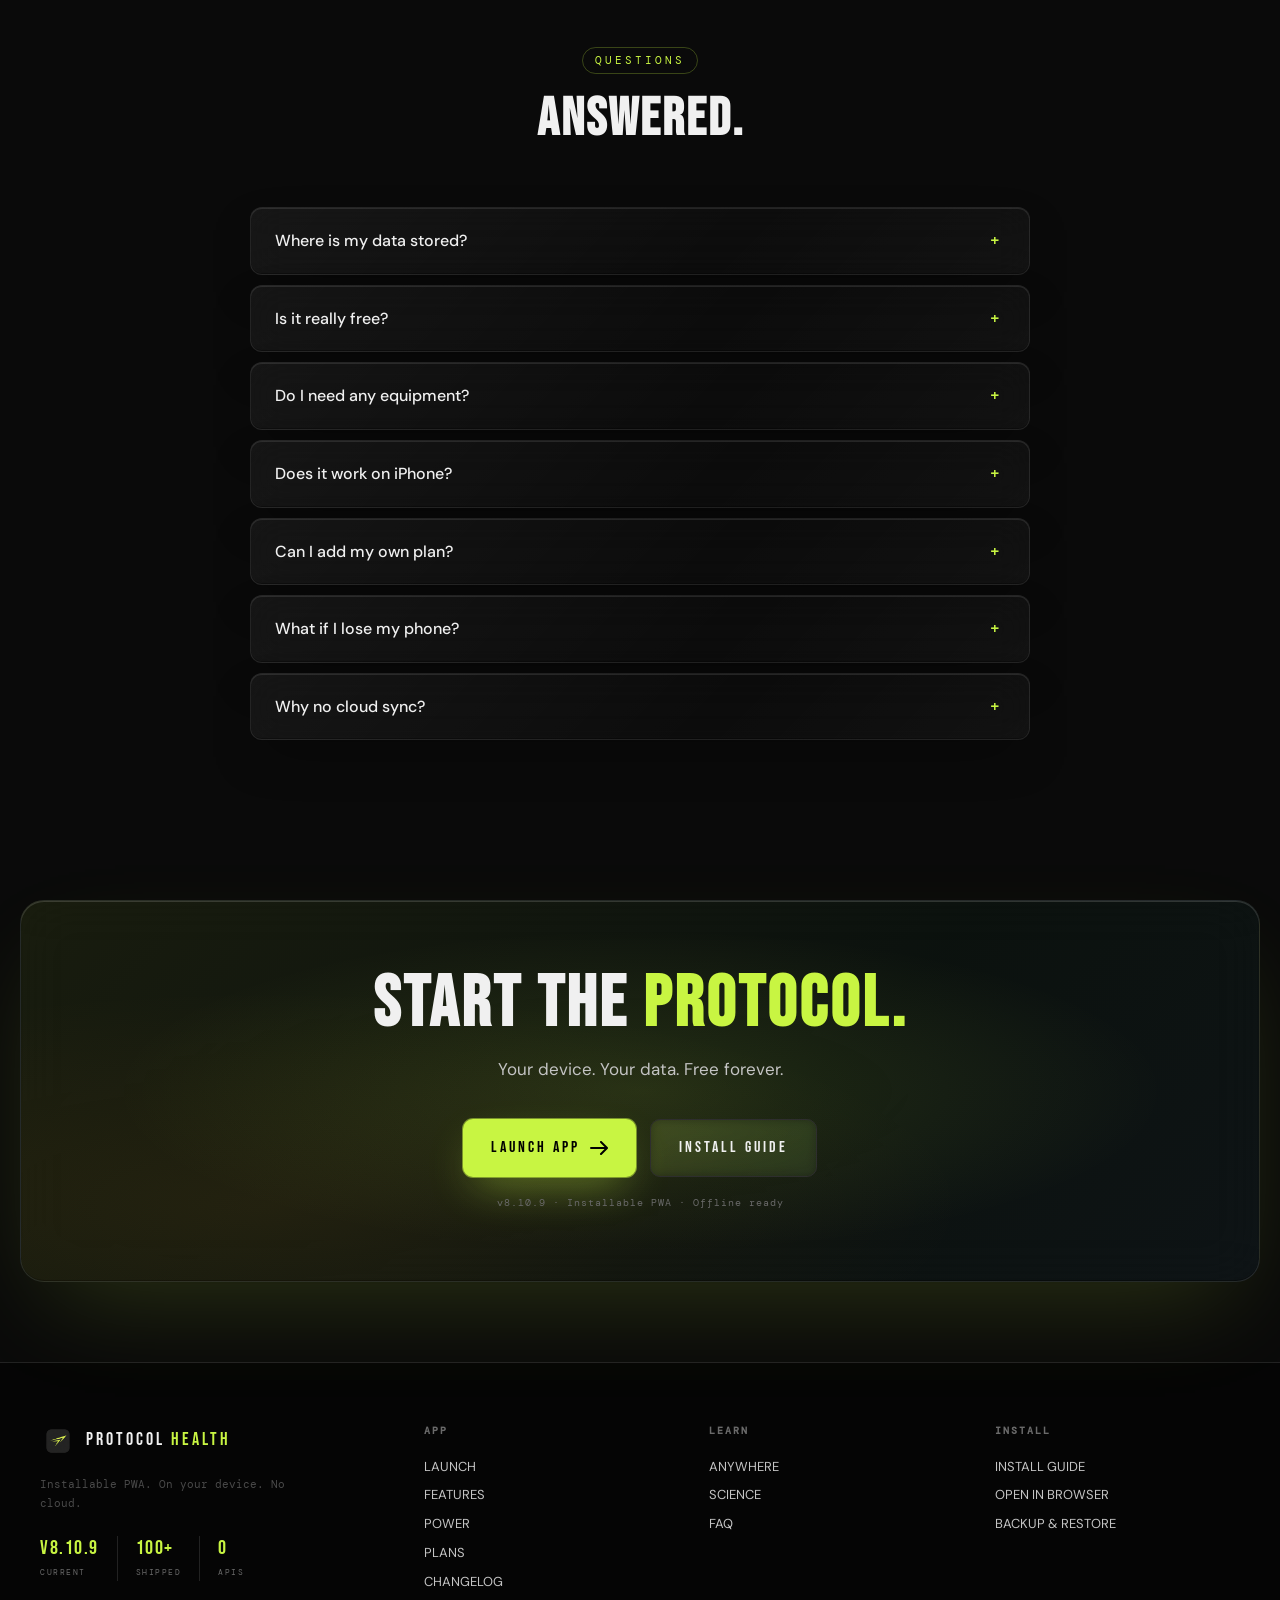
==== commit 3cdbdbd3: "v8.10.9: de-personalize the app + multi-perspective bug sweep Five parallel scans (personal data, da" ====
--- a/index.html
+++ b/index.html
@@ -9,17 +9,17 @@
   window.location.replace('app.html');
 }
 </script>
-<title>Protocol Health · v8.10.8 — CYCLE seasons recomp plan, free</title>
+<title>Protocol Health · v8.10.9 — offline fitness protocol tracker, free</title>
 <meta name="description" content="Free fitness protocol PWA. Installs like a native app. Five training plans. Zero equipment. Zero accounts. Your data stays on your device.">
 <meta name="theme-color" content="#0a0a0a">
 <link rel="icon" type="image/png" sizes="32x32" href="favicon-32.png">
 <link rel="icon" type="image/x-icon" href="favicon.ico">
 <link rel="apple-touch-icon" href="PH_LOGO_192.png">
-<link rel="stylesheet" href="assets/landing.css?v=8.10.8">
-<link rel="stylesheet" href="assets/landing-sections.css?v=8.10.8">
-<link rel="stylesheet" href="assets/landing-demos.css?v=8.10.8">
-<link rel="stylesheet" href="assets/landing-v5.css?v=8.10.8">
-<link rel="stylesheet" href="assets/install-guide.css?v=8.10.8">
+<link rel="stylesheet" href="assets/landing.css?v=8.10.9">
+<link rel="stylesheet" href="assets/landing-sections.css?v=8.10.9">
+<link rel="stylesheet" href="assets/landing-demos.css?v=8.10.9">
+<link rel="stylesheet" href="assets/landing-v5.css?v=8.10.9">
+<link rel="stylesheet" href="assets/install-guide.css?v=8.10.9">
 </head>
 <body>
 
@@ -31,7 +31,7 @@
   <a href="#" class="nav-logo">
     <img src="PH_ARROWS_LOGO.png" alt="">
     <div class="brand">PROTOCOL <span>HEALTH</span></div>
-    <div class="ver">v8.10.8</div>
+    <div class="ver">v8.10.9</div>
   </a>
   <div class="nav-links">
     <a href="#anywhere">ANYWHERE</a>
@@ -49,7 +49,7 @@
   <div class="hero-copy">
     <div class="hero-badge">
       <span class="dot"></span>
-      v8.10.8 · FREE · OFFLINE · NO ACCOUNT
+      v8.10.9 · FREE · OFFLINE · NO ACCOUNT
     </div>
     <h1>
       <span class="outlined">YOUR</span> <span class="accent">PROTOCOL.</span><br>
@@ -198,7 +198,7 @@
       <ul class="f-bullets">
         <li>Calorie card auto-flips on your thresholds</li>
         <li>Morning / evening workout items tick independently</li>
-        <li>Expandable supplement pills (Zinc EOD, D3 + MCT, Osteocare)</li>
+        <li>Expandable supplement pills with day-specific schedules</li>
         <li>Water tracked in liters with +/− steppers</li>
       </ul>
       <div class="f-pills">
@@ -221,7 +221,7 @@
             <div class="demo-item"><span>500ml water + salt on waking</span><span class="check"></span></div>
             <div class="demo-item"><span>Electrolyte tab mid-morning</span><span class="check"></span></div>
             <div class="demo-item"><span>Electrolyte tab pre-training</span><span class="check"></span></div>
-            <div class="demo-item"><span>D3 + K2 with MCT gel</span><span class="sup-badge">SUPP</span></div>
+            <div class="demo-item"><span>Vitamin D3 with breakfast</span><span class="sup-badge">SUPP</span></div>
             <div class="demo-item"><span>Magnesium before bed</span><span class="check"></span></div>
             <div class="demo-bar"><div class="demo-bar-fill"></div></div>
             <div class="demo-pct-row"><span>TODAY'S MINIMUM</span><span class="demo-pct">0%</span></div>
@@ -266,13 +266,13 @@
           <div class="demo-goal">
             <h5>PROJECTED <span>PLAN</span></h5>
             <div class="demo-goal-grid">
-              <div class="demo-goal-cell"><div class="v">8</div><div class="l">WEEKS</div></div>
-              <div class="demo-goal-cell"><div class="v">1000</div><div class="l">CAL / DAY</div></div>
-              <div class="demo-goal-cell"><div class="v">-1.43</div><div class="l">KG / WEEK</div></div>
-              <div class="demo-goal-cell"><div class="v">3,536</div><div class="l">AUTO TDEE</div></div>
+              <div class="demo-goal-cell"><div class="v">12</div><div class="l">WEEKS</div></div>
+              <div class="demo-goal-cell"><div class="v">1,800</div><div class="l">CAL / DAY</div></div>
+              <div class="demo-goal-cell"><div class="v">-0.55</div><div class="l">KG / WEEK</div></div>
+              <div class="demo-goal-cell"><div class="v">2,450</div><div class="l">AUTO TDEE</div></div>
             </div>
-            <div class="demo-goal-flag">⚡ AGGRESSIVE · ACHIEVABLE</div>
-            <div class="demo-day-title">PROJECTED — NEXT 8 WEEKS</div>
+            <div class="demo-goal-flag">✓ STANDARD · ACHIEVABLE</div>
+            <div class="demo-day-title">PROJECTED — NEXT 12 WEEKS</div>
             <svg class="demo-chart" viewBox="0 0 220 80" preserveAspectRatio="none">
               <defs>
                 <linearGradient id="chartGrad" x1="0" y1="0" x2="0" y2="1">
@@ -323,7 +323,7 @@
       <div class="phone">
         <div class="phone-notch"></div>
         <div class="phone-screen">
-          <div class="demo-cal-head">MARCH <span>2026</span></div>
+          <div class="demo-cal-head">MARCH</div>
           <div class="demo-cal">
             <div class="demo-cal-grid">
               <div class="dow">S</div><div class="dow">M</div><div class="dow">T</div>
@@ -384,7 +384,7 @@
             <div class="demo-food-entry"><span>3 boiled eggs</span><span class="c">215</span></div>
             <div class="demo-macros">
               <div class="demo-macro">
-                <div class="row"><span style="color:#ff9966">PROTEIN</span><span style="color:#ff9966">84g / 130g · 65%</span></div>
+                <div class="row"><span style="color:#ff9966">PROTEIN</span><span style="color:#ff9966">84g / 120g · 70%</span></div>
                 <div class="track"><div class="fill" style="width:65%;background:#ff9966"></div></div>
               </div>
               <div class="demo-macro">
@@ -558,8 +558,8 @@
 <section class="changelog" id="changelog">
   <div class="section-head reveal">
     <div class="section-tag">CHANGELOG</div>
-    <h2 class="section-title">The <span class="accent">v8.8</span> release. Morning and evening, split.</h2>
-    <p class="section-desc">The opt-in workout engine now gives AGRO a separate morning activation card and a heavier evening session card each training day — like the hand-built plan, at matching or greater density. Builds on the v8.7 engine rebuild (complete sessions, goals as emphasis). Off by default. Ships only when it adds real capability.</p>
+    <h2 class="section-title">The <span class="accent">v8.10</span> releases. Your data, your numbers.</h2>
+    <p class="section-desc">Every plan now personalises itself only from what you enter — no built-in body stats, dates or locations. Plus a full bug sweep across checklists, TDEE math, restores and first launch. Ships only when it adds real capability.</p>
   </div>
 
   <div class="changelog-wrap">
@@ -567,51 +567,34 @@
       <div class="cl-dot current"></div>
       <div class="cl-body">
         <div class="cl-head">
-          <div class="cl-ver">v8.10.8</div>
-          <div class="cl-date">CURRENT · SEP 2026</div>
-          <div class="cl-tag">PATCH · CYCLE TUNE</div>
-        </div>
-        <h4>CYCLE sprint-awareness + full-loop health check</h4>
-        <ul>
-          <li>Phase banner replaced with the live sprint block; the stale September/mini-fast copy that would have shown wrong guidance from Oct 1 is gone</li>
-          <li>TODAY strip now flags any date marked as a fast with capped-session guidance (75-80% or walk; double-day second day = walk only)</li>
-          <li>Fast-day cards and ceiling labels made pattern-agnostic; eating-day floor law updated (1,000 sprint-only, 1,500 season floor)</li>
-          <li>Verified end-to-end: checklists, day types, macro protein floor, projection, calendar — all reading correctly</li>
-        </ul>
-      </div>
-    </div>
-
-    <div class="cl-entry reveal">
-      <div class="cl-dot"></div>
-      <div class="cl-body">
-        <div class="cl-head">
-          <div class="cl-ver">v8.10.7</div>
-          <div class="cl-date">AUG 2026</div>
-          <div class="cl-tag">PATCH · CLEANUP</div>
-        </div>
-        <h4>TEMP CUT retired</h4>
-        <ul>
-          <li>The temporary 13-day depletion plan is removed — CYCLE supersedes it; devices still set to TEMP CUT are automatically migrated to CYCLE with all logged data untouched</li>
-          <li>Six plans remain: LITE, AGRO CUT CALISTHENICS, DEFAULT CUT, DEFAULT BULK, DEFAULT MAINTENANCE, CYCLE</li>
-        </ul>
-      </div>
-    </div>
-
-    <div class="cl-entry reveal">
-      <div class="cl-dot"></div>
-      <div class="cl-body">
-        <div class="cl-head">
-          <div class="cl-ver">v8.10.6</div>
-          <div class="cl-date">AUG 2026</div>
+          <div class="cl-ver">v8.10.9</div>
+          <div class="cl-date">CURRENT · NOV 2026</div>
+          <div class="cl-tag">PATCH · CLEANUP + FIXES</div>
+        </div>
+        <h4>Personal-data cleanup + full multi-perspective bug sweep</h4>
+        <ul>
+          <li>No built-in personal details anymore: plans, defaults and the landing page are generic — every number comes from what you enter in Settings and log</li>
+          <li>CYCLE computes its mode (glide / band / below) and calorie targets from your own weight, target and TDEE instead of fixed dates and numbers</li>
+          <li>Checklist fixes: ordinary items can always be ticked by hand; rest/walk days can reach full completion; plan switches archive old ticks instead of erasing them</li>
+          <li>Math fixes: calibrated and typed TDEE values are no longer reset on every launch; ADJUST uses your real TDEE; light days use each plan's own intake; push:pull balanced in every plan</li>
+          <li>Safety fixes: settings no longer reset your plan start date; restores can't roll back the data schema; first launch no longer downloads empty backups</li>
+        </ul>
+      </div>
+    </div>
+
+    <div class="cl-entry reveal">
+      <div class="cl-dot"></div>
+      <div class="cl-body">
+        <div class="cl-head">
+          <div class="cl-ver">v8.10.6 – v8.10.8</div>
+          <div class="cl-date">AUG – SEP 2026</div>
           <div class="cl-tag">PATCH · NEW PLAN</div>
         </div>
         <h4>CYCLE — the seasons recomp plan</h4>
         <ul>
-          <li>Seventh plan, built to run a year+: body-recomposition at a weight band instead of crash-cut deadlines — no gates, no weigh-in day, week-12 replan checkpoint</li>
-          <li>Bodyweight-first by design law: every exercise defaults to zero equipment (a loaded backpack is the only weight); dumbbells, machines and bars appear only as optional upgrades</li>
-          <li>Weekly skeleton: Mon push / Tue run / Wed pull strength centerpiece / Thu run + skill / Fri legs + loaded core / Sat skill + speed + batch-cook / Sun fast + walk — with a September run ramp and a loaded-core hypertrophy layer that doubles as planche/front-lever/L-sit scaffolding</li>
-          <li>Budget nutrition: one ~110-130 AED weekly shop, one daily template, protein-triage rules for honest bad days, bone-broth + vitamin-C skin stack, creatine-only supplement floor</li>
-          <li>Phase system: Sept budget month (~1,500) → Oct 1-3 protein-only mini-fast → glide (~2,050) → 88-92kg band autopilot (~2,350); waist tape over scale as the scoreboard</li>
+          <li>Bodyweight-first recomposition plan built to run indefinitely: push / run / pull / run + skill / legs + loaded core / skill + speed / fast + walk</li>
+          <li>Weight-band autopilot, waist-over-scale scoreboard, protein triage for bad days and a 12-week replan checkpoint</li>
+          <li>The temporary TEMP CUT plan was retired; devices still on it move to CYCLE automatically with all data kept</li>
         </ul>
       </div>
     </div>
@@ -626,114 +609,25 @@
         </div>
         <h4>Deep-dive audit — 10 high-severity fixes</h4>
         <ul>
-          <li>Data safety: migration auto-backups are now restorable (raw-key mapping), every restore auto-downloads a pre-restore snapshot, boot failures surface an error instead of an eternal splash, dialogs render above all modals</li>
-          <li>Math: TDEE manual-override freeze respected everywhere; bulk/maintenance goal math models light eating days; calibration activity-inference gate and zero-tick-day exclusion fixed; adjust-schedule sign mask removed</li>
-          <li>Engine + plans: unsupported plans fall back to built-in workouts; fast-day volume reduction actually applies; bulk Saturday card argument-shift fixed; TEMP CUT Friday/EVERY-DAY card counting fixed</li>
-          <li>Full findings register (fixed + deferred + science review) in docs/v8.10.5-audit-report.md</li>
-        </ul>
-      </div>
-    </div>
-
-    <div class="cl-entry reveal">
-      <div class="cl-dot"></div>
-      <div class="cl-body">
-        <div class="cl-head">
-          <div class="cl-ver">v8.10.4</div>
-          <div class="cl-date">AUG 2026</div>
-          <div class="cl-tag">PATCH · PLAN TUNE</div>
-        </div>
-        <h4>TEMP CUT v3.2 — Monday rests, everyone else works overtime</h4>
-        <ul>
-          <li>Monday becomes the official rest day (it follows the ~63h weekend double); GATE 2 weigh-in unchanged</li>
-          <li>Mandatory double bursts (2×10 min) on Tue/Thu/Fri sessions; Session A relocated to Saturday fasted @80% with a no-finisher contract; Wednesday fast upgraded to circuit + two bursts + 60-min walk; Sunday walk extended to 60-75 min</li>
-          <li>New MUSCLE GOALS card documents that every training target keeps ≥2 weekly touches after the reshuffle</li>
-        </ul>
-      </div>
-    </div>
-
-    <div class="cl-entry reveal">
-      <div class="cl-dot"></div>
-      <div class="cl-body">
-        <div class="cl-head">
-          <div class="cl-ver">v8.10.3</div>
-          <div class="cl-date">AUG 2026</div>
-          <div class="cl-tag">PATCH · PLAN RECALENDAR</div>
-        </div>
-        <h4>TEMP CUT v3.1 — calendar matched to the real fast pattern</h4>
-        <ul>
-          <li>Fast days corrected to Wed/Sat/Sun (fastDaysDow [0,3,6]) — each fast runs 6PM the night before → 9AM the morning after; weekend double ≈ 63h, Wed singles ≈ 39h</li>
-          <li>Training now Mon/Tue/Thu/Fri: A chest/biceps/abs · B back/lower-back/forearms · C legs/side-abs/gut-tilt fix · D shoulders/arms/steel core — Monday and Thursday are full session days</li>
-          <li>Gates re-anchored to end-of-fast mornings (Thu Aug 6 ≤98.2 · Mon Aug 10 ≤95.0, weighed before breaking the fast); ledger re-run for 4 fasts + 7 eating days</li>
-        </ul>
-      </div>
-    </div>
-
-    <div class="cl-entry reveal">
-      <div class="cl-dot"></div>
-      <div class="cl-body">
-        <div class="cl-head">
-          <div class="cl-ver">v8.10.2</div>
-          <div class="cl-date">AUG 2026</div>
-          <div class="cl-tag">PATCH · USABILITY</div>
-        </div>
-        <h4>TEMP CUT — TODAY strip on the WORKOUTS tab</h4>
-        <ul>
-          <li>The WORKOUTS tab now opens with a computed TODAY strip: what today is (session letter, fast type, walk-only law, gate) and where today's auto-expanded card sits</li>
-          <li>Fixes the "nothing opened for today" impression on days whose card sits below the collapsed session cards (e.g. deep-fast Mondays)</li>
-        </ul>
-      </div>
-    </div>
-
-    <div class="cl-entry reveal">
-      <div class="cl-dot"></div>
-      <div class="cl-body">
-        <div class="cl-head">
-          <div class="cl-ver">v8.10.1</div>
-          <div class="cl-date">AUG 2026</div>
-          <div class="cl-tag">PATCH · PLAN REBUILD</div>
-        </div>
-        <h4>TEMP CUT v3 — The Dubai 13</h4>
-        <ul>
-          <li>Rebuilt as a 13-day pre-flight block (Aug 2 → Aug 14, weigh-in Aug 15): 6 water fasts with two Sun+Mon back-to-back doubles, 900-cal 9AM–3PM eating days, 100g protein floor on powder + clean bars + rice cakes</li>
-          <li>Plain-English A/B/C/D sessions — every exercise carries its own how-to; adds the pulldown-machine weighted ab crunch and a gut-tilt (anterior pelvic tilt) fix block</li>
-          <li>Two hard gates (Aug 6 ≤98.2 · Aug 10 ≤95.0) with pre-agreed levers, sneaky-exercise drip table in RULES, low-residue flush finish</li>
-          <li>D3+K2 removed from the supplement stack; creatine paused until Aug 15</li>
-        </ul>
-      </div>
-    </div>
-
-    <div class="cl-entry reveal">
-      <div class="cl-dot"></div>
-      <div class="cl-body">
-        <div class="cl-head">
-          <div class="cl-ver">v8.10.0</div>
-          <div class="cl-date">JUL 2026</div>
-          <div class="cl-tag">MINOR · PLAN REBUILD</div>
-        </div>
-        <h4>TEMP CUT v2 — 14-day depletion block</h4>
-        <ul>
-          <li>Rebuilt as a 14-day protocol (Jul 30 → Aug 14 weigh-in) opening with a 92-hour fast — electrolyte clock, capped fast-day training, walk-only deep-fast day, scripted refeed</li>
-          <li>Bar-based PSMF at a 100g daily protein floor with label rules (whey isolate first, sugar-alcohol warning) and cost-friendly plate (bars + tuna + carrots + pickles)</li>
-          <li>New A/B/C/D rotation: all three delt heads, back + steel lower back, sliding-leg-curl hamstrings, tibialis, forearms, both calf heads, high-tension brick abs, obliques, daily neck work</li>
-          <li>Checkpoints, a contingency-fast gate, projected day-by-day weights, and a pre-agreed 48h overtime extension; creatine paused until day 15</li>
-        </ul>
-      </div>
-    </div>
-
-    <div class="cl-entry reveal">
-      <div class="cl-dot"></div>
-      <div class="cl-body">
-        <div class="cl-head">
-          <div class="cl-ver">v8.9.0</div>
-          <div class="cl-date">JUL 2026</div>
-          <div class="cl-tag">MINOR · NEW PLAN</div>
-        </div>
-        <h4>TEMP CUT — 10-day depletion protocol</h4>
-        <ul>
-          <li>Sixth selectable plan: PSMF-style eating with a hard protein floor (1.8g/kg), zero fast days, daily two-session training at wave intensity (BIG/MOD/MED/FLUSH)</li>
-          <li>Machine work (lat pulldown, seated chest press, leg extension) + single-dumbbell + bodyweight programming, date-labelled 10-day calendar in the WORKOUTS tab</li>
-          <li>Creatine + capped-caffeine preworkout protocol (400mg/day hard cap, none after 3PM), low-residue weigh-in finish, six-layer belly-reduction guidance</li>
-          <li>Post-cut event-mode maintenance rules (hotel room circuit + food rules) built into the RULES tab</li>
+          <li>Data safety: migration auto-backups are restorable, every restore downloads a pre-restore snapshot, boot failures show an error instead of an endless splash</li>
+          <li>Math: TDEE override respected, bulk/maintenance goal math models light days, calibration gate fixes</li>
+          <li>Workouts: unsupported plans fall back to built-in workouts; fast-day volume reduction applies</li>
+        </ul>
+      </div>
+    </div>
+
+    <div class="cl-entry reveal">
+      <div class="cl-dot"></div>
+      <div class="cl-body">
+        <div class="cl-head">
+          <div class="cl-ver">v8.9.0 – v8.10.4</div>
+          <div class="cl-date">JUL – AUG 2026</div>
+          <div class="cl-tag">MINOR · TEMPORARY PLAN</div>
+        </div>
+        <h4>TEMP CUT — a short, temporary depletion plan (since retired)</h4>
+        <ul>
+          <li>A time-boxed cut template with fast-day electrolyte guidance, a protein floor and capped fasted training</li>
+          <li>Added the WORKOUTS-tab ▶ TODAY strip that points at the day’s session</li>
         </ul>
       </div>
     </div>
@@ -1218,7 +1112,7 @@
     </a>
     <a href="#" class="btn-ghost" onclick="openInstall(); return false;">INSTALL GUIDE</a>
   </div>
-  <div class="note">v8.10.8 · Installable PWA · Offline ready</div>
+  <div class="note">v8.10.9 · Installable PWA · Offline ready</div>
 </section>
 
 <!-- FOOTER -->
@@ -1231,7 +1125,7 @@
       </div>
       <p>Installable PWA. On your device. No cloud.</p>
       <div class="footer-stats">
-        <div><span class="v">v8.10.8</span><span class="l">CURRENT</span></div>
+        <div><span class="v">v8.10.9</span><span class="l">CURRENT</span></div>
         <div><span class="v">100+</span><span class="l">SHIPPED</span></div>
         <div><span class="v">0</span><span class="l">APIS</span></div>
       </div>
@@ -1262,7 +1156,7 @@
   </div>
 
   <div class="footer-bottom">
-    <div>© 2026 PROTOCOL HEALTH · v8.10.8 · ALL RIGHTS RESERVED</div>
+    <div>© 2026 PROTOCOL HEALTH · v8.10.9 · ALL RIGHTS RESERVED</div>
     <div class="fb-tags">
       <span>NO ACCOUNTS</span>
       <span>NO CLOUD</span>
@@ -1530,8 +1424,8 @@
 
 <!-- Scripts -->
 <script src="assets/landing.js"></script>
-<script src="assets/landing-v5.js?v=8.10.8"></script>
-<script src="assets/install-guide.js?v=8.10.8"></script>
+<script src="assets/landing-v5.js?v=8.10.9"></script>
+<script src="assets/install-guide.js?v=8.10.9"></script>
 
 </body>
 </html>
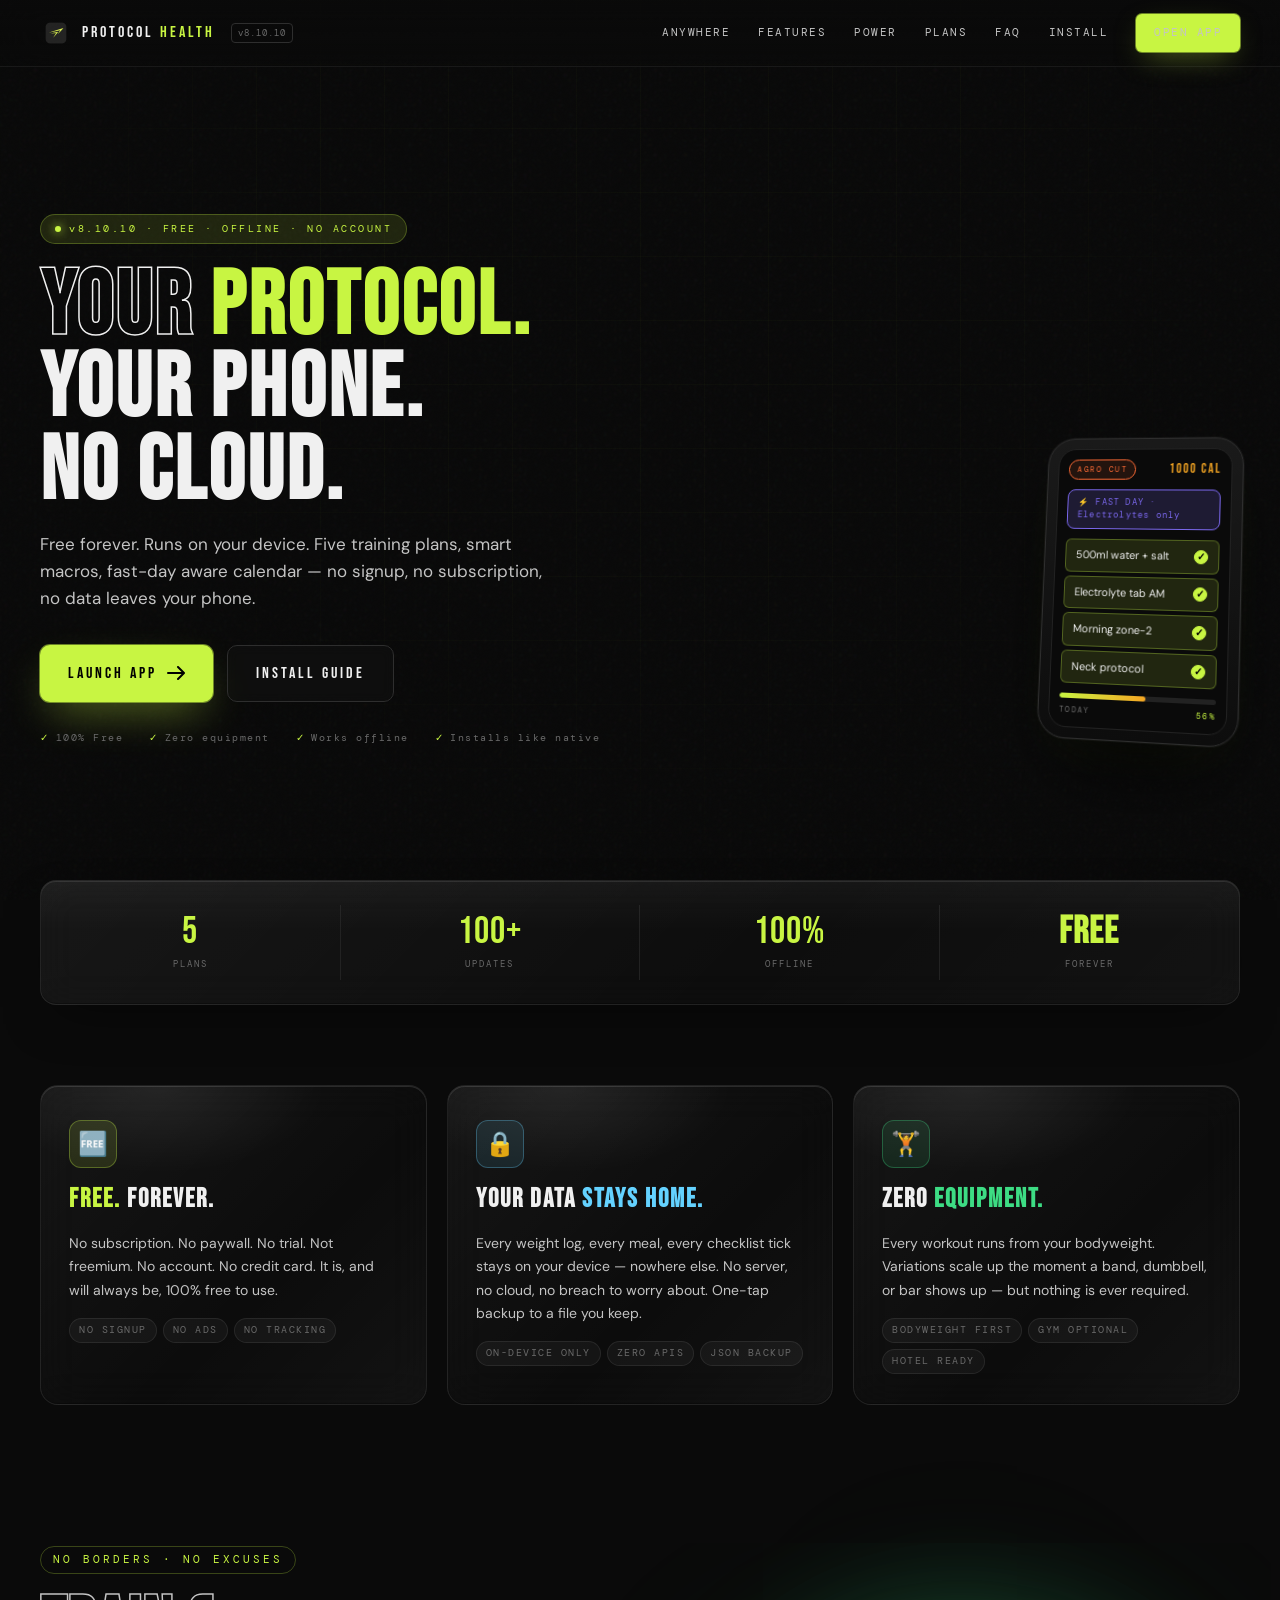
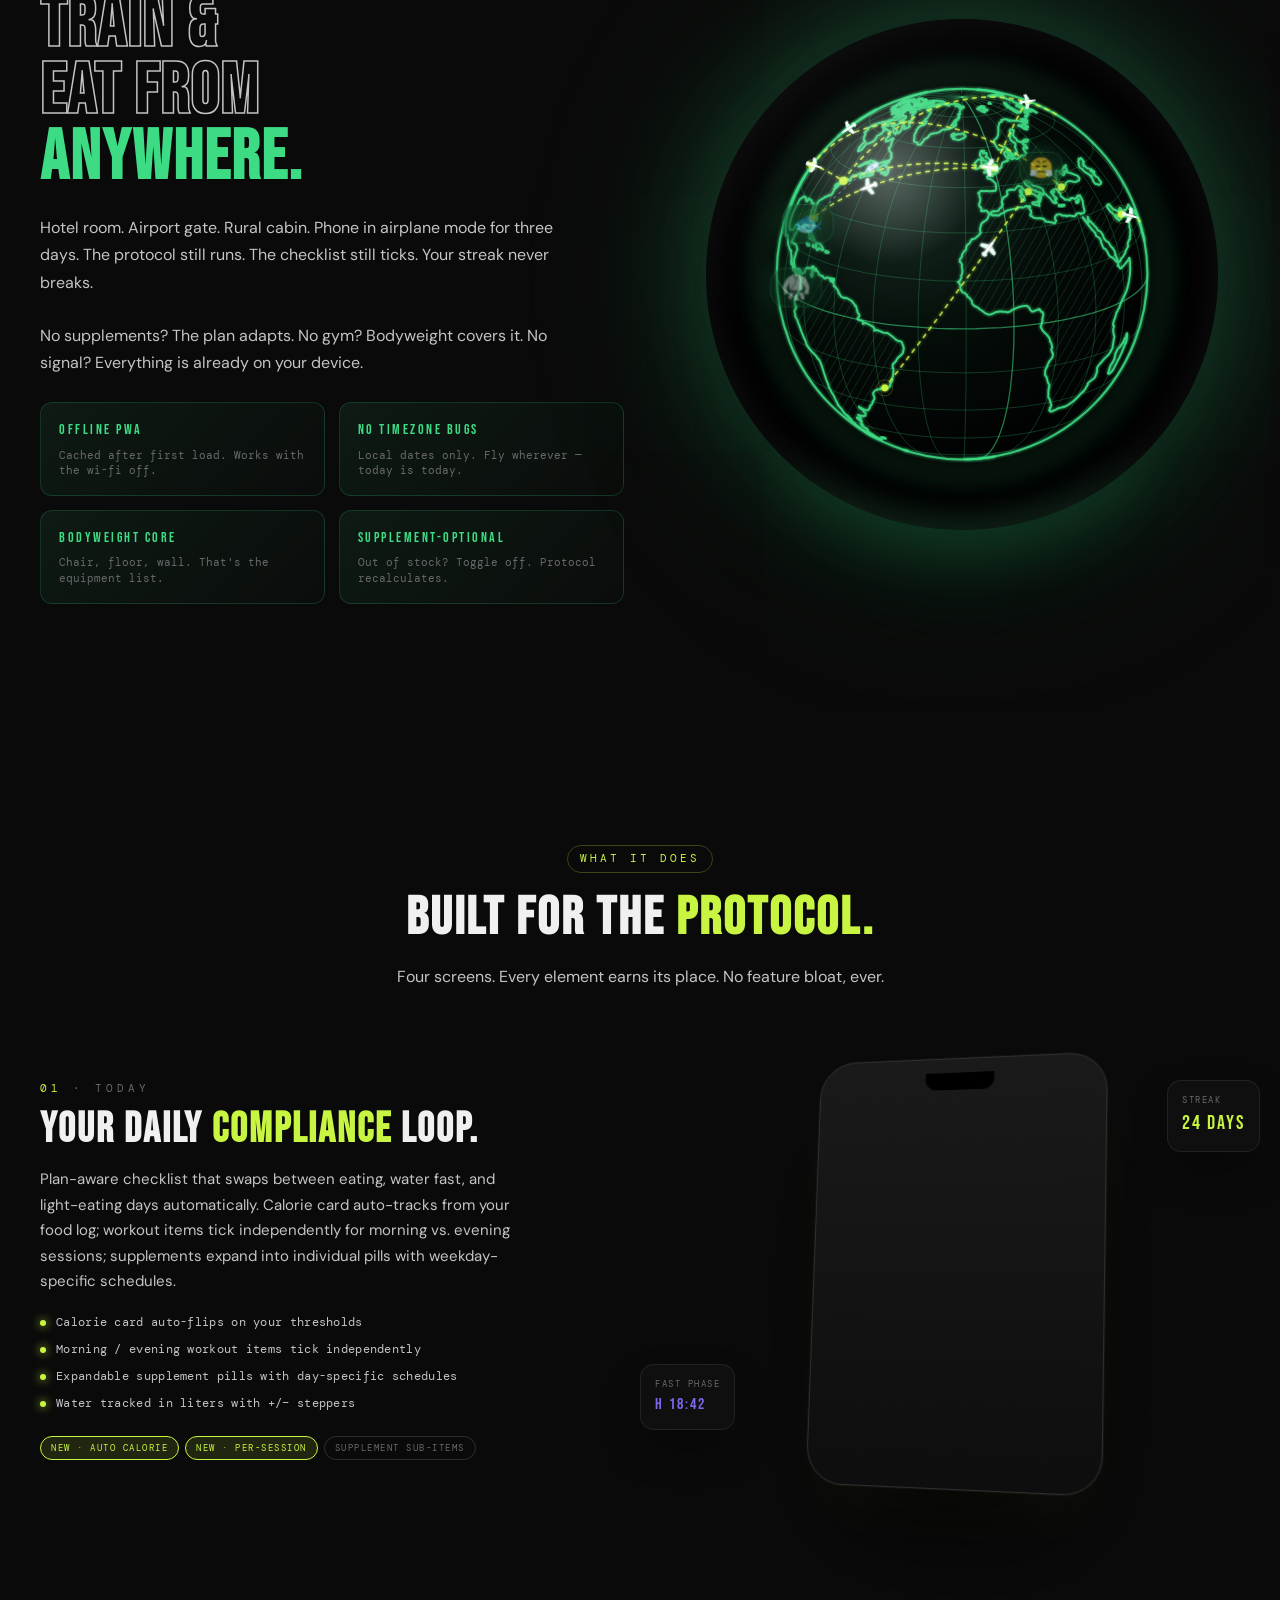
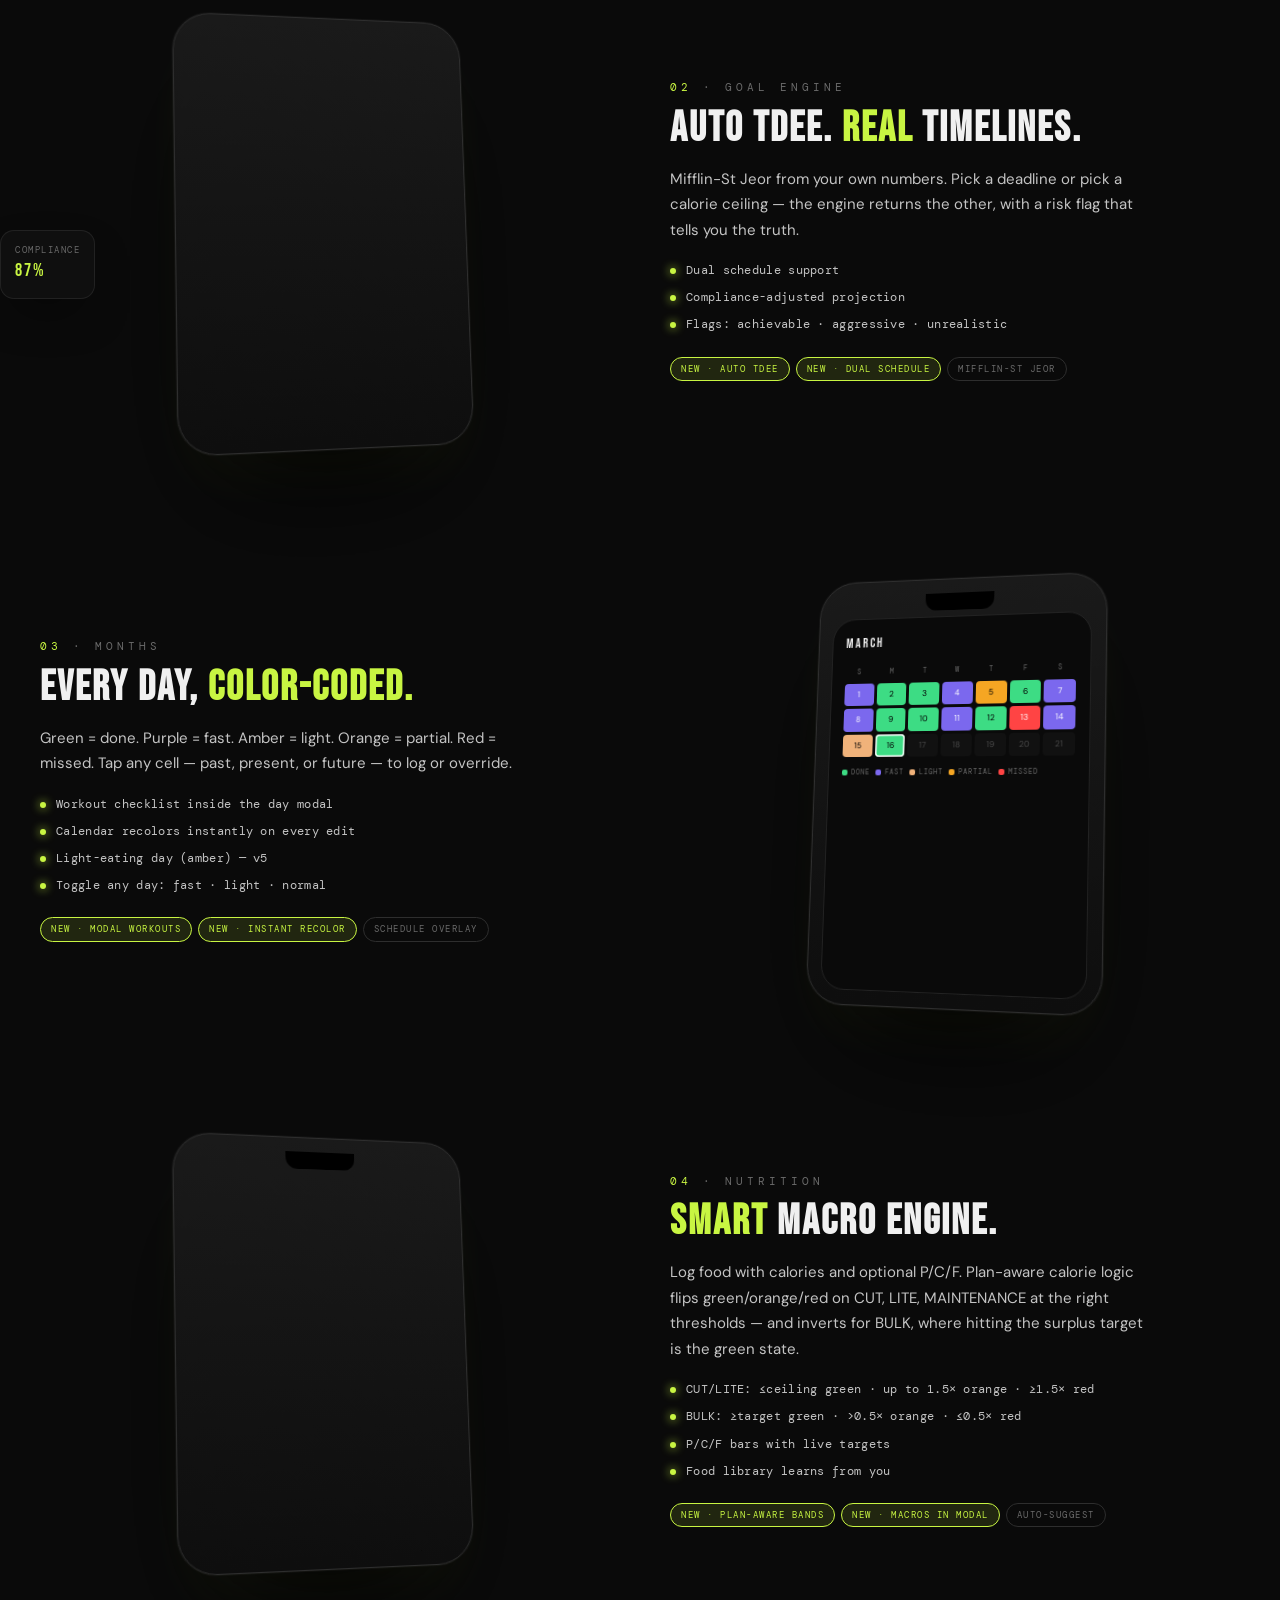
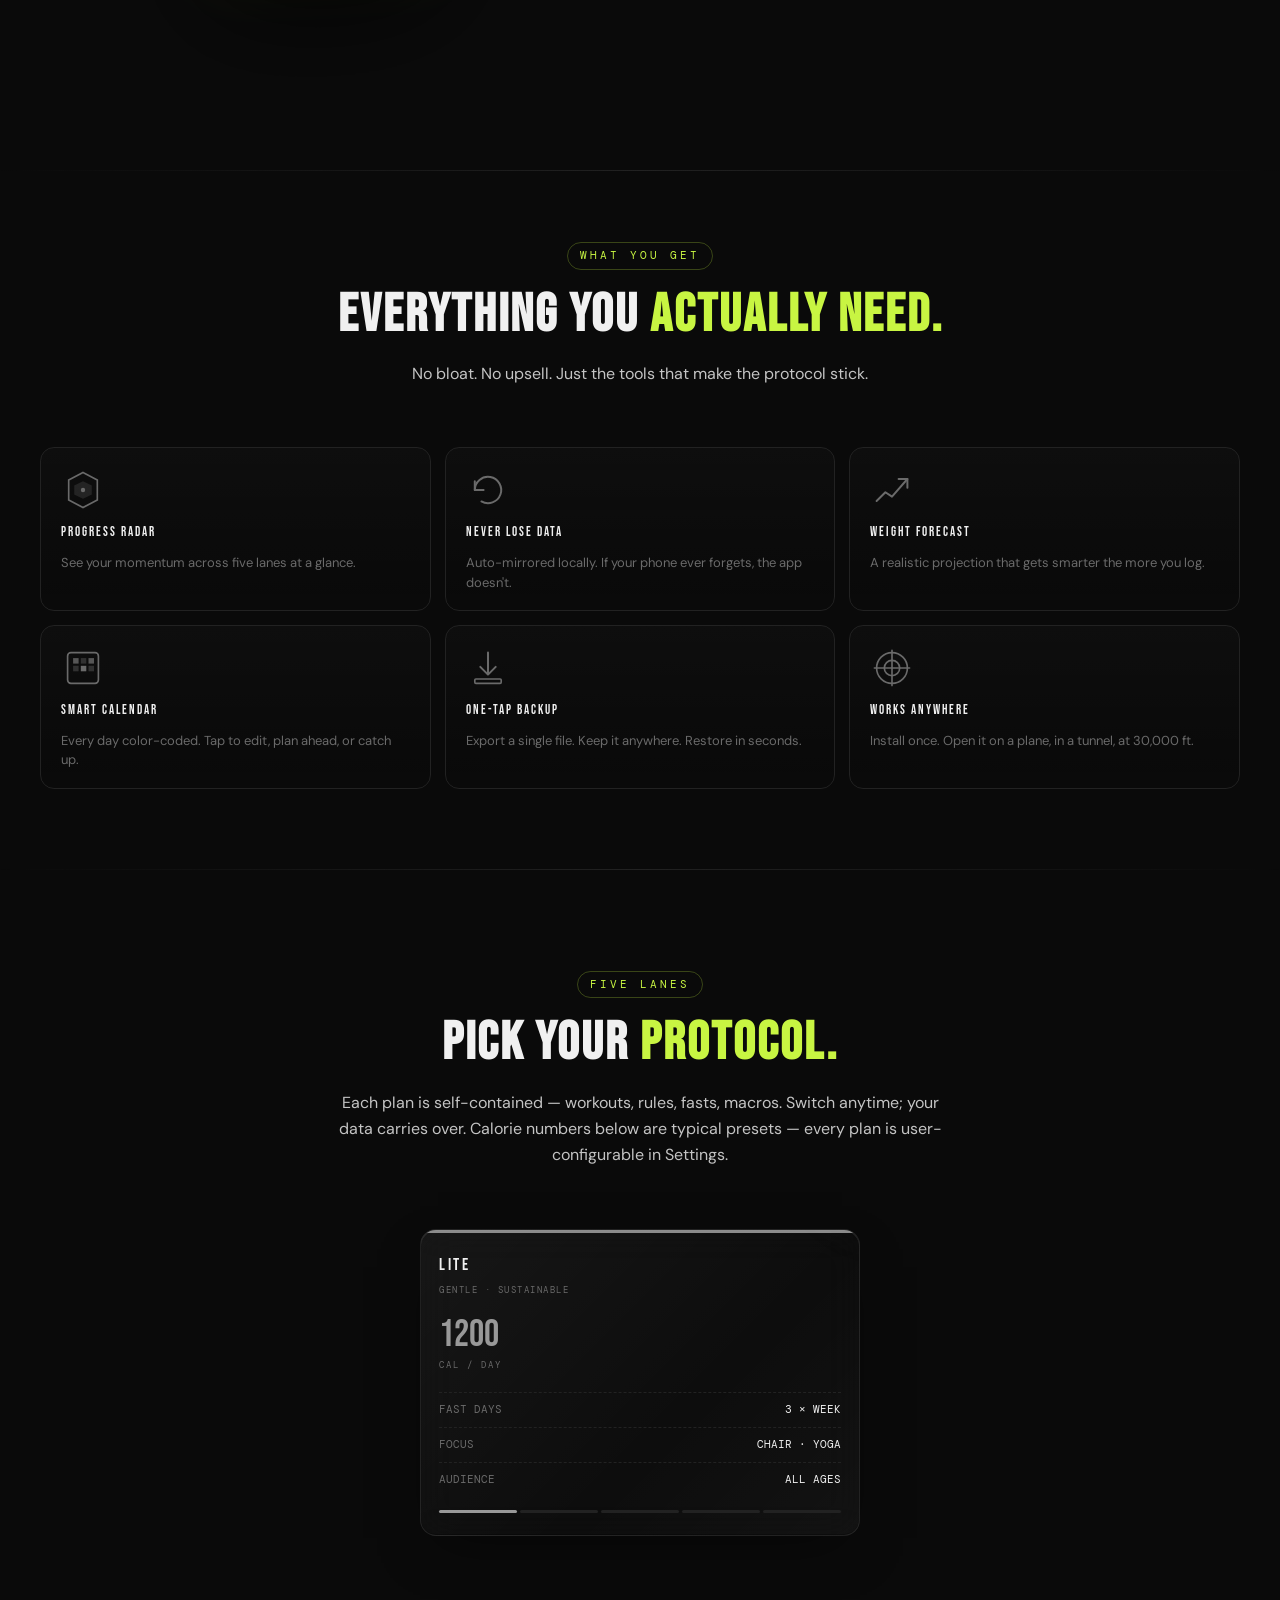
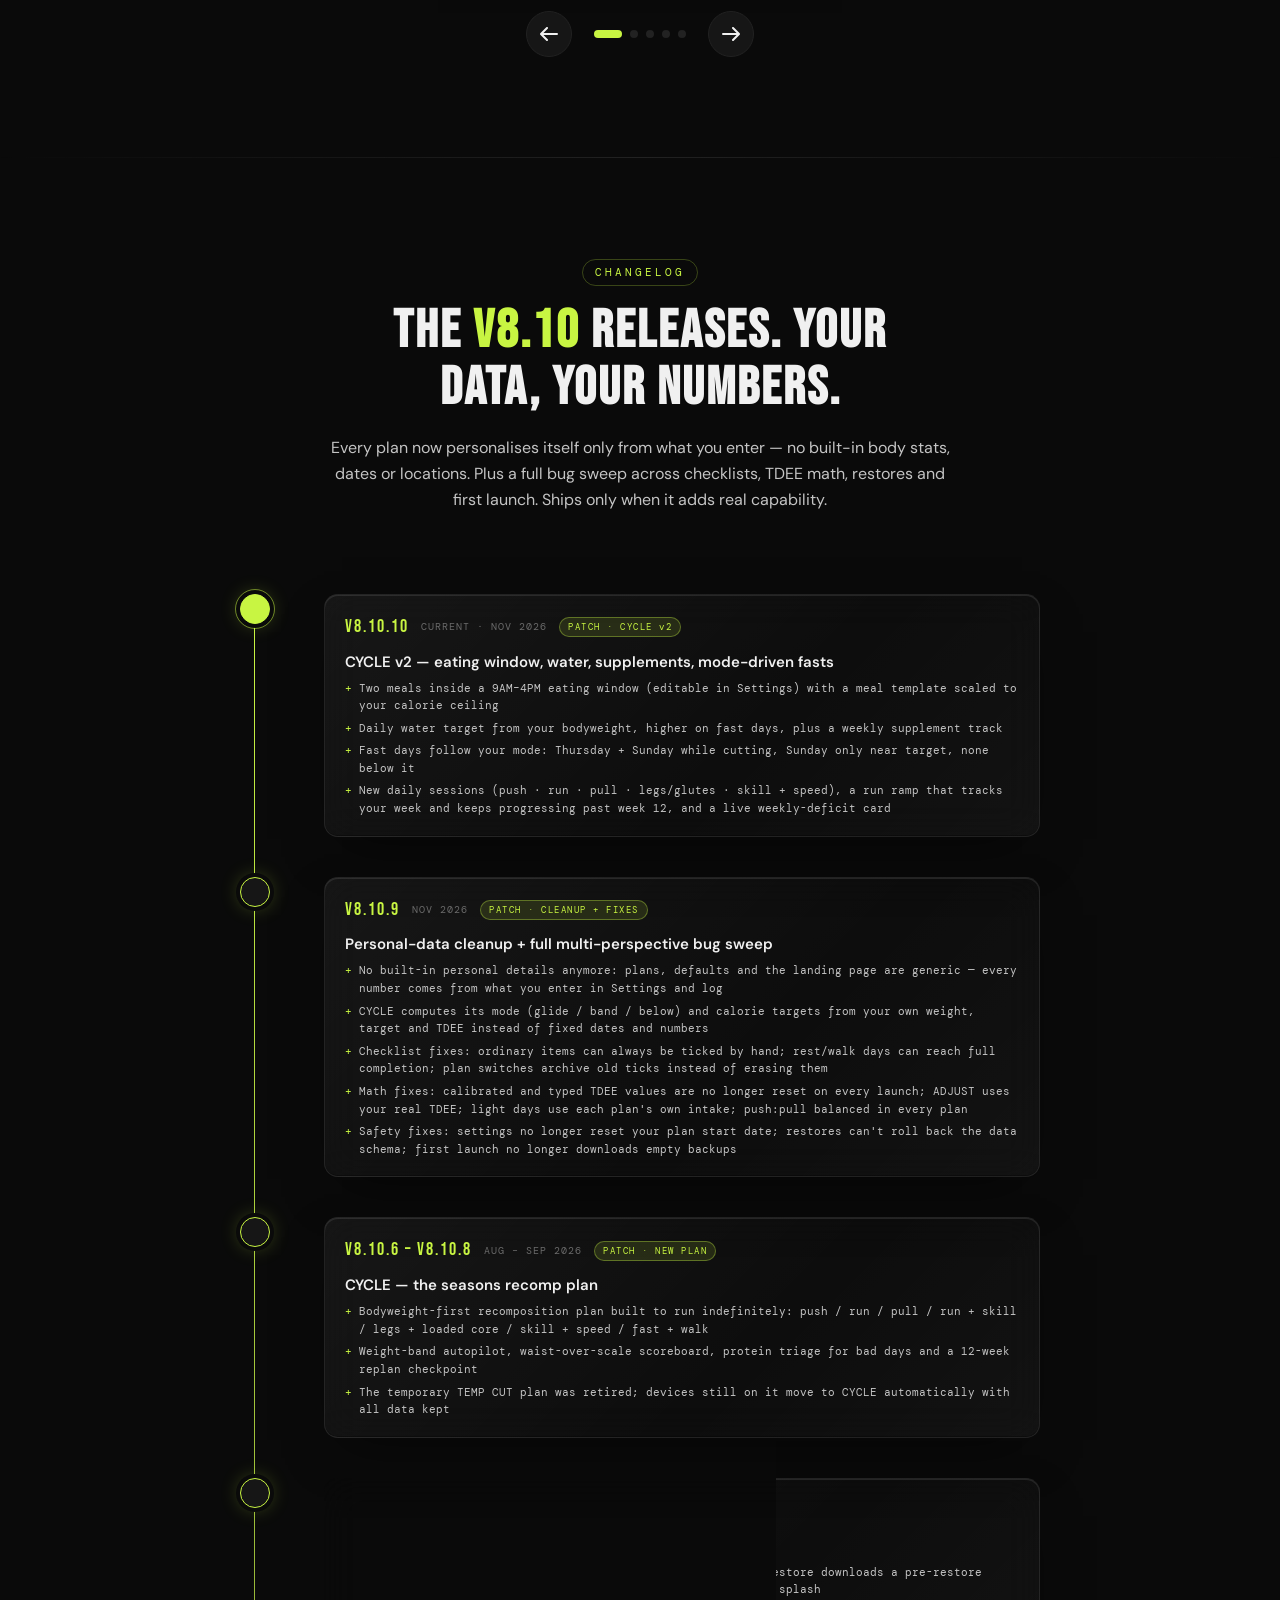
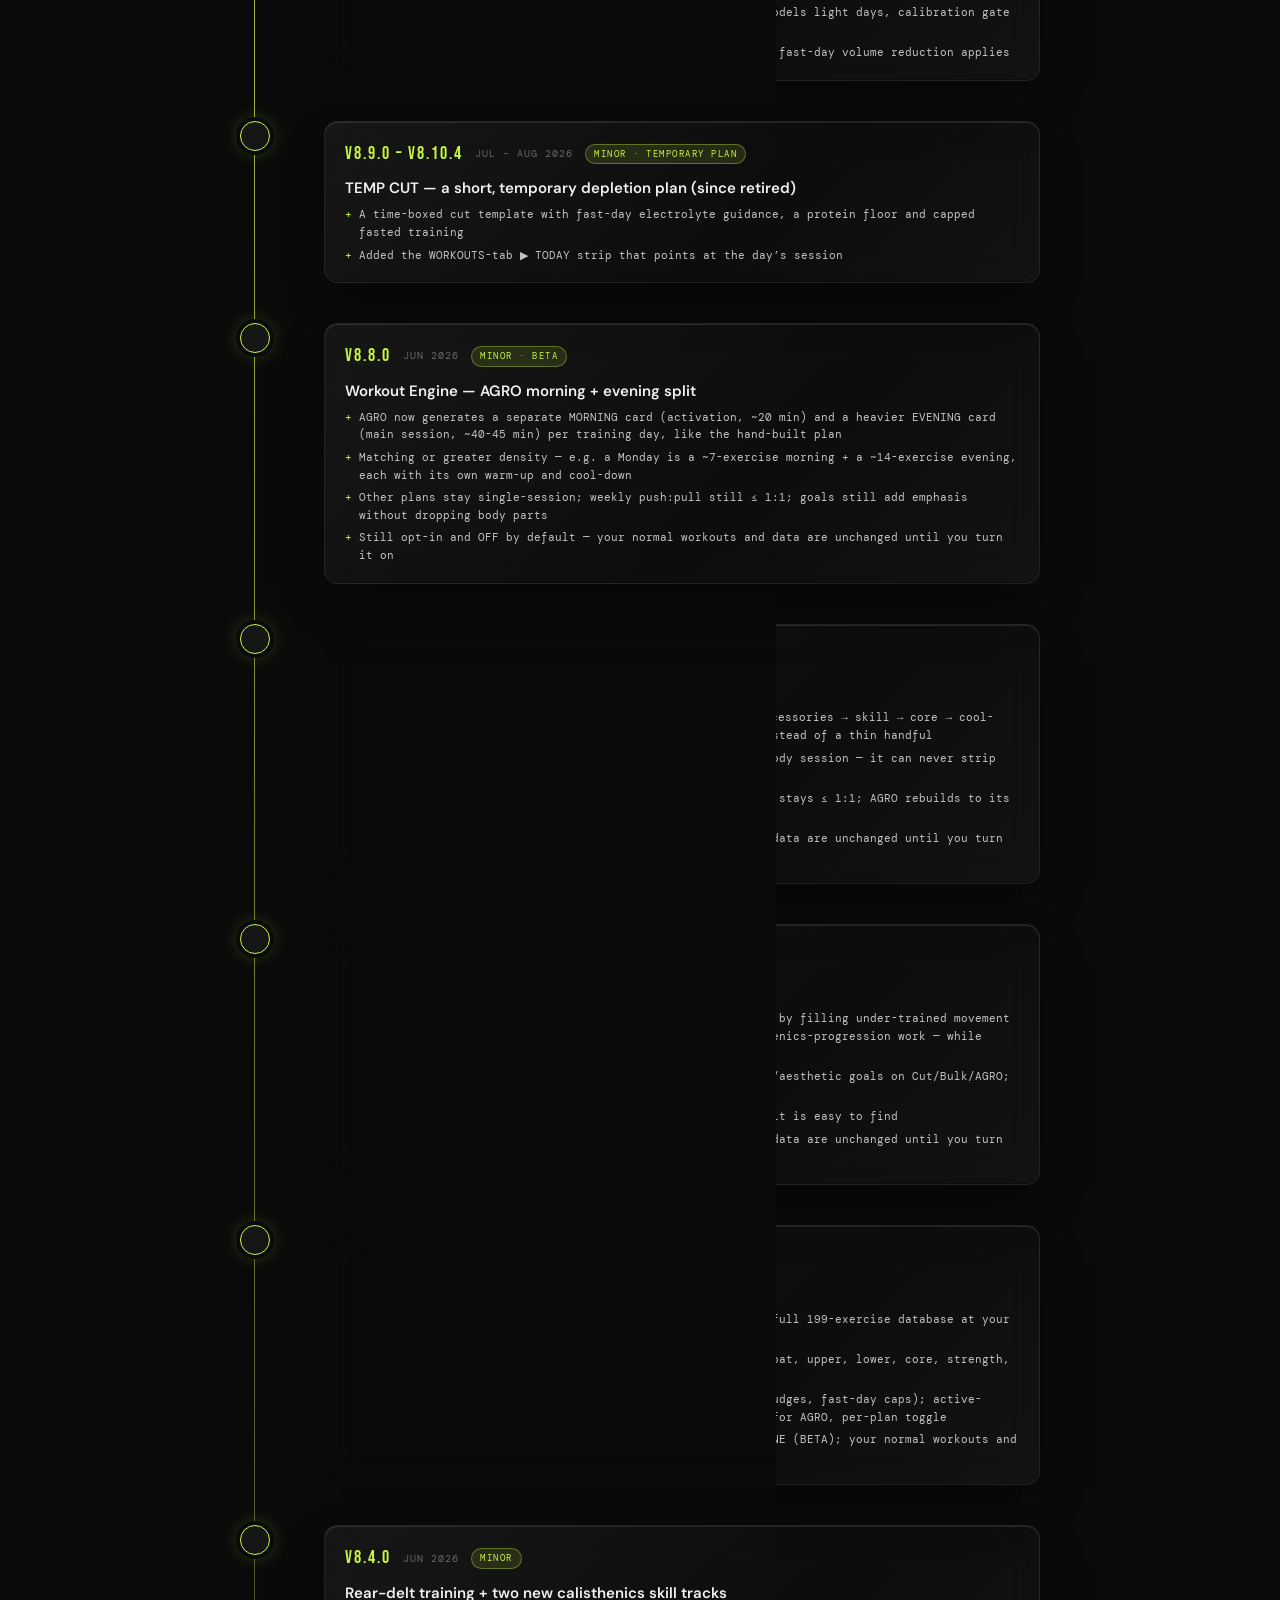
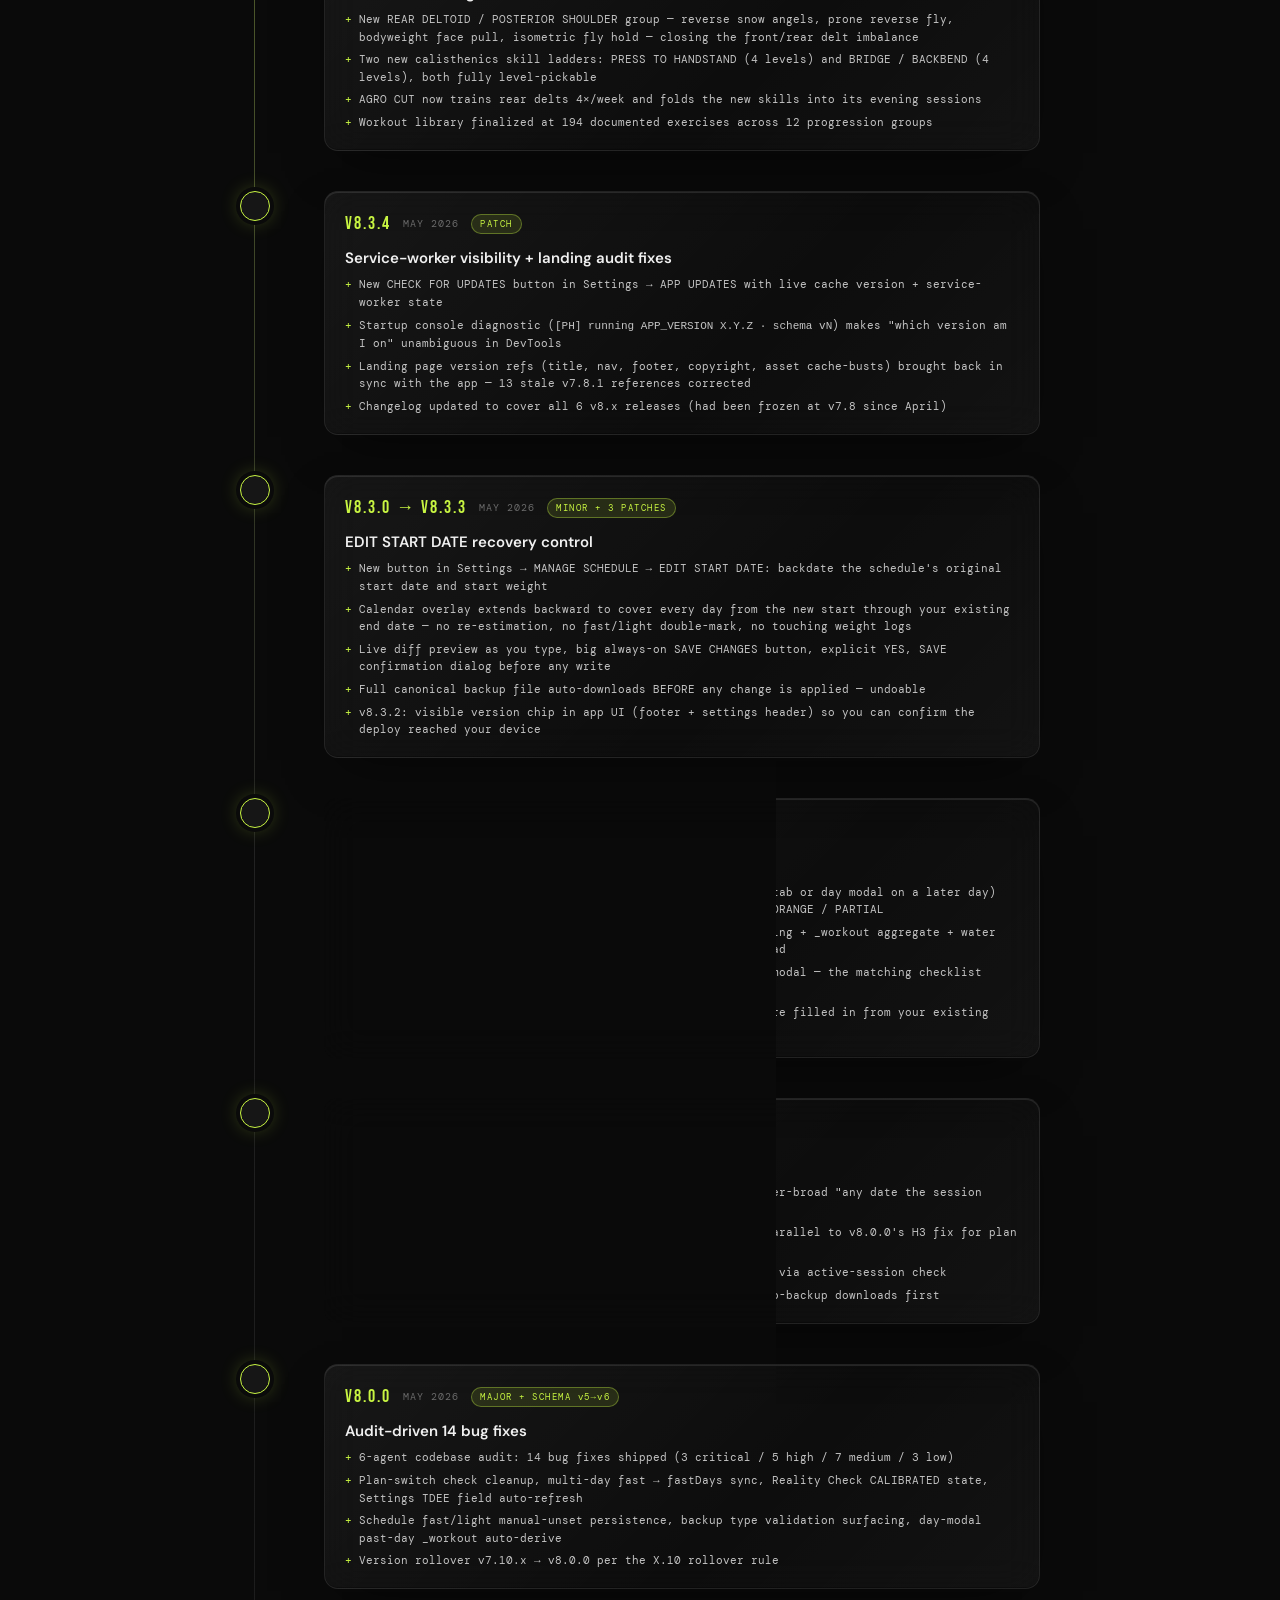
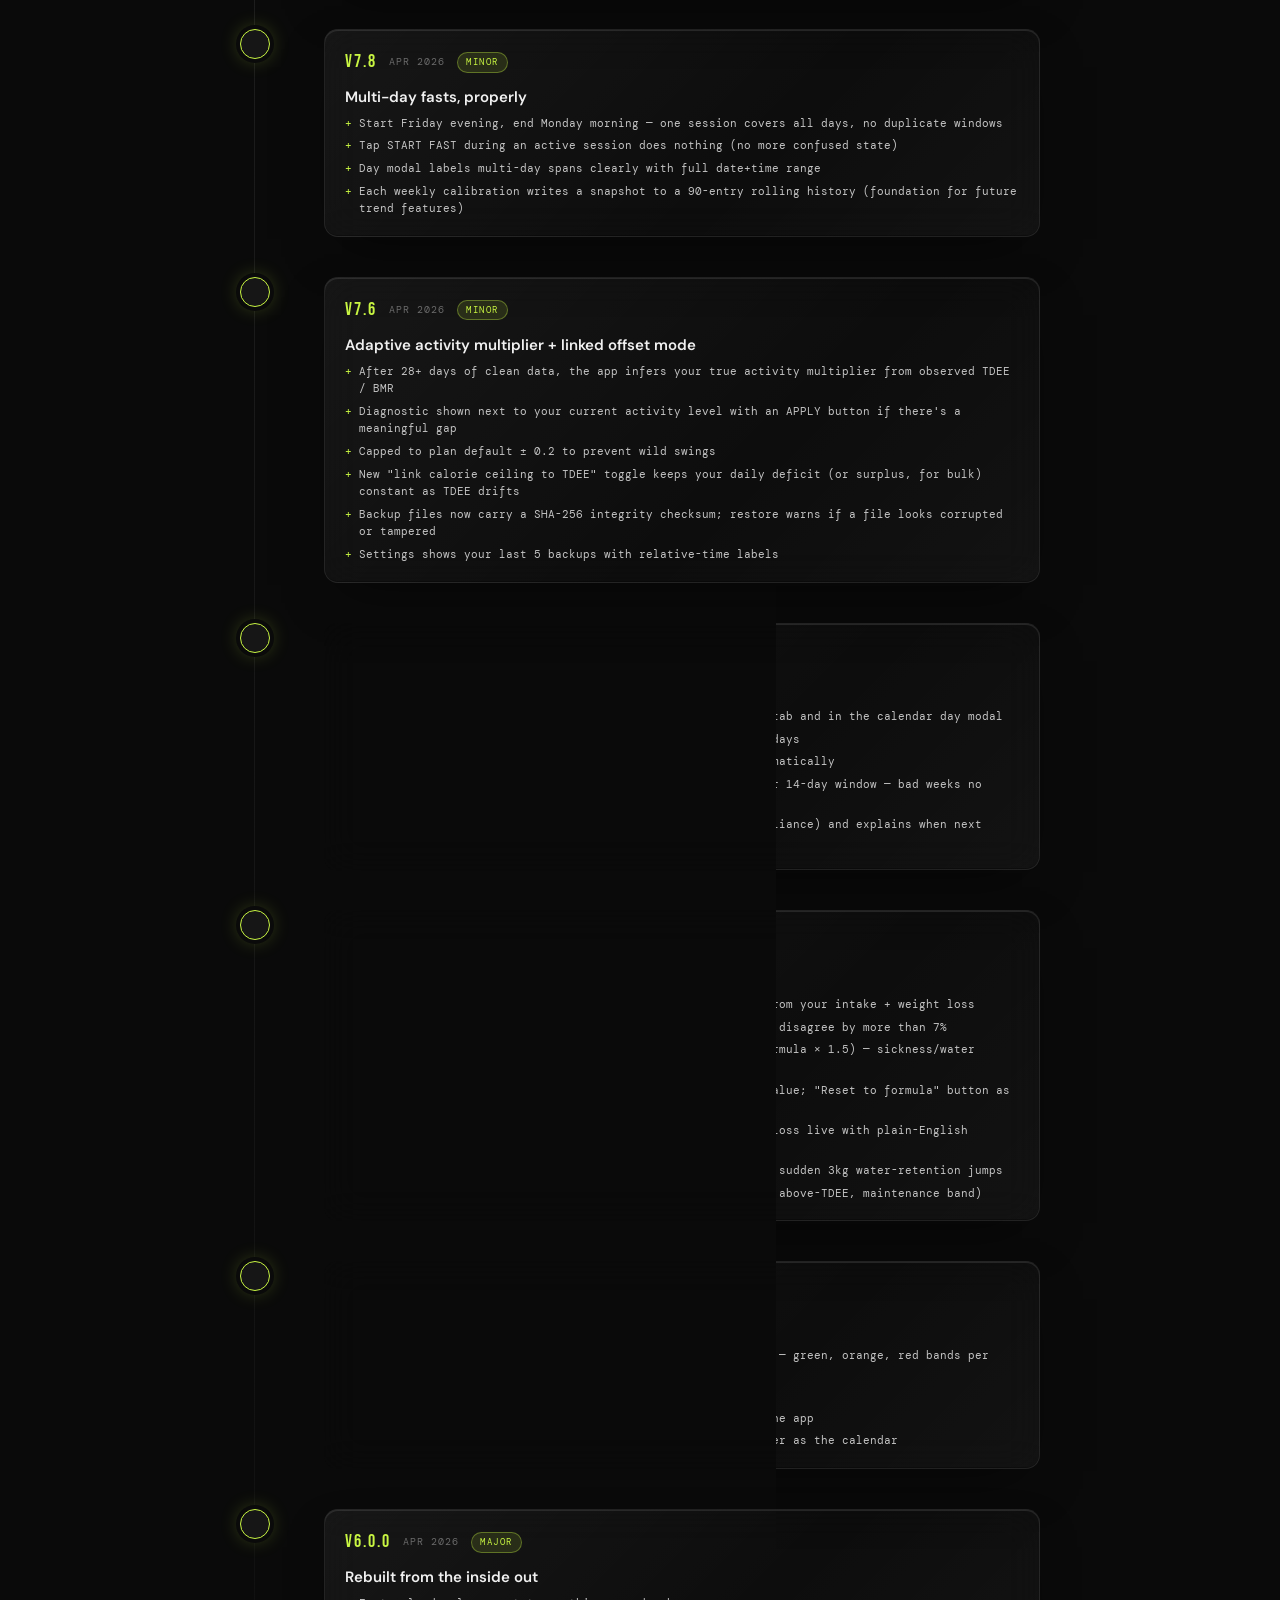
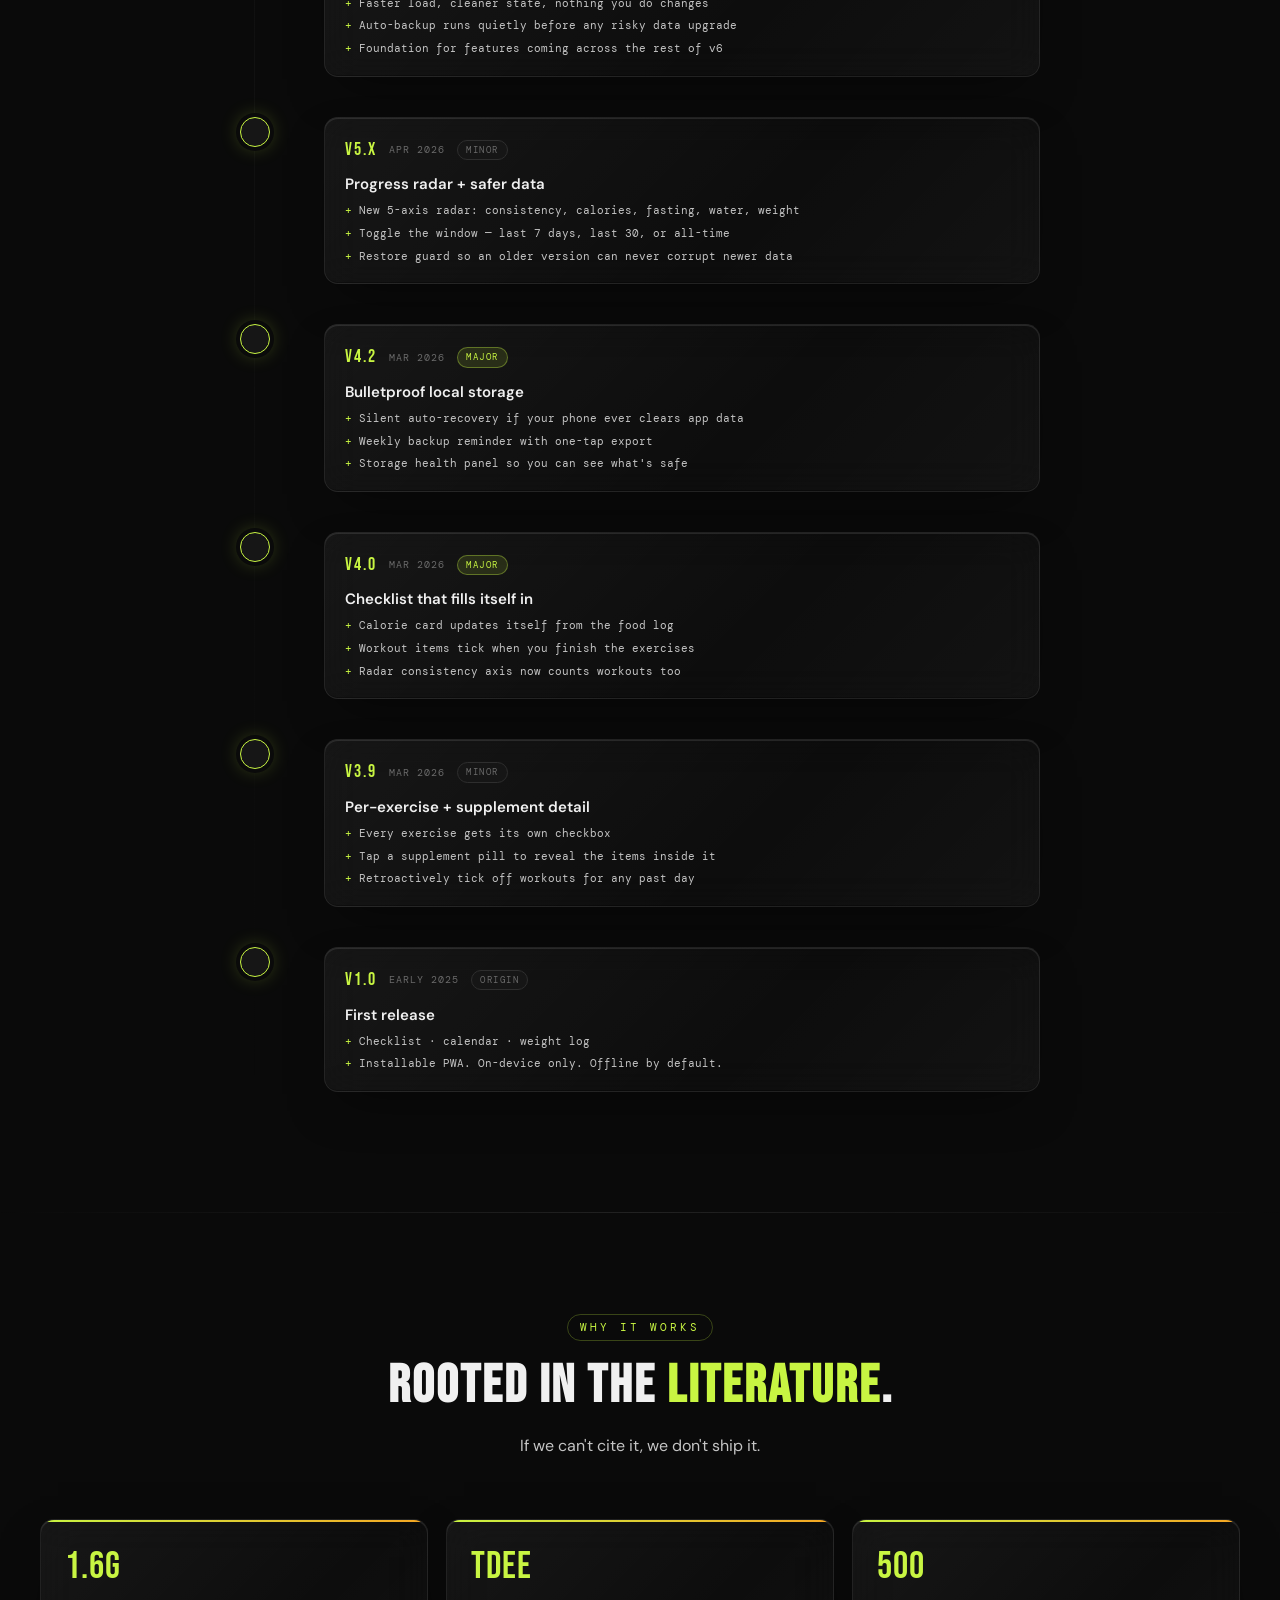
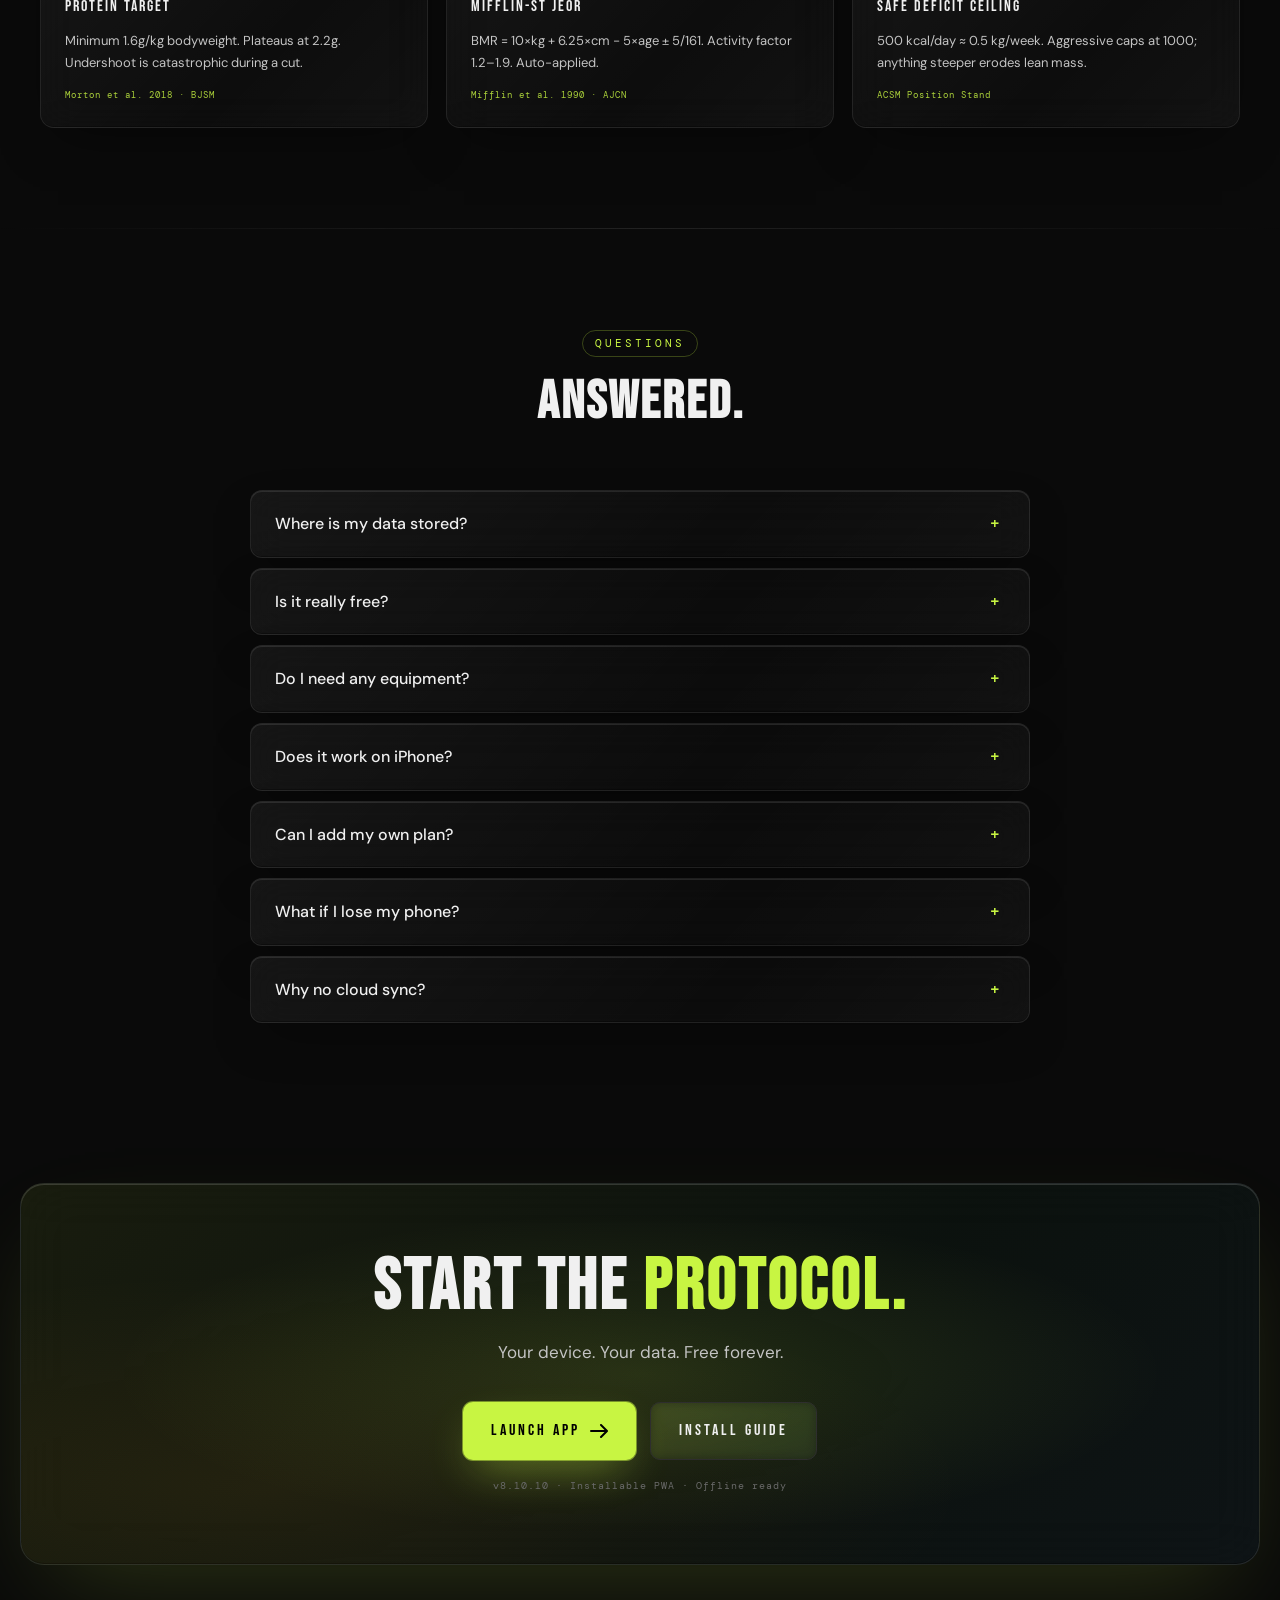
==== commit e83996c9: "v8.10.10: CYCLE v2 — eating window, water, supplements, mode-driven fasts - Two meals inside a 9AM-4" ====
--- a/index.html
+++ b/index.html
@@ -9,17 +9,17 @@
   window.location.replace('app.html');
 }
 </script>
-<title>Protocol Health · v8.10.9 — offline fitness protocol tracker, free</title>
+<title>Protocol Health · v8.10.10 — offline fitness protocol tracker, free</title>
 <meta name="description" content="Free fitness protocol PWA. Installs like a native app. Five training plans. Zero equipment. Zero accounts. Your data stays on your device.">
 <meta name="theme-color" content="#0a0a0a">
 <link rel="icon" type="image/png" sizes="32x32" href="favicon-32.png">
 <link rel="icon" type="image/x-icon" href="favicon.ico">
 <link rel="apple-touch-icon" href="PH_LOGO_192.png">
-<link rel="stylesheet" href="assets/landing.css?v=8.10.9">
-<link rel="stylesheet" href="assets/landing-sections.css?v=8.10.9">
-<link rel="stylesheet" href="assets/landing-demos.css?v=8.10.9">
-<link rel="stylesheet" href="assets/landing-v5.css?v=8.10.9">
-<link rel="stylesheet" href="assets/install-guide.css?v=8.10.9">
+<link rel="stylesheet" href="assets/landing.css?v=8.10.10">
+<link rel="stylesheet" href="assets/landing-sections.css?v=8.10.10">
+<link rel="stylesheet" href="assets/landing-demos.css?v=8.10.10">
+<link rel="stylesheet" href="assets/landing-v5.css?v=8.10.10">
+<link rel="stylesheet" href="assets/install-guide.css?v=8.10.10">
 </head>
 <body>
 
@@ -31,7 +31,7 @@
   <a href="#" class="nav-logo">
     <img src="PH_ARROWS_LOGO.png" alt="">
     <div class="brand">PROTOCOL <span>HEALTH</span></div>
-    <div class="ver">v8.10.9</div>
+    <div class="ver">v8.10.10</div>
   </a>
   <div class="nav-links">
     <a href="#anywhere">ANYWHERE</a>
@@ -49,7 +49,7 @@
   <div class="hero-copy">
     <div class="hero-badge">
       <span class="dot"></span>
-      v8.10.9 · FREE · OFFLINE · NO ACCOUNT
+      v8.10.10 · FREE · OFFLINE · NO ACCOUNT
     </div>
     <h1>
       <span class="outlined">YOUR</span> <span class="accent">PROTOCOL.</span><br>
@@ -567,8 +567,26 @@
       <div class="cl-dot current"></div>
       <div class="cl-body">
         <div class="cl-head">
+          <div class="cl-ver">v8.10.10</div>
+          <div class="cl-date">CURRENT · NOV 2026</div>
+          <div class="cl-tag">PATCH · CYCLE v2</div>
+        </div>
+        <h4>CYCLE v2 — eating window, water, supplements, mode-driven fasts</h4>
+        <ul>
+          <li>Two meals inside a 9AM–4PM eating window (editable in Settings) with a meal template scaled to your calorie ceiling</li>
+          <li>Daily water target from your bodyweight, higher on fast days, plus a weekly supplement track</li>
+          <li>Fast days follow your mode: Thursday + Sunday while cutting, Sunday only near target, none below it</li>
+          <li>New daily sessions (push · run · pull · legs/glutes · skill + speed), a run ramp that tracks your week and keeps progressing past week 12, and a live weekly-deficit card</li>
+        </ul>
+      </div>
+    </div>
+
+    <div class="cl-entry reveal">
+      <div class="cl-dot"></div>
+      <div class="cl-body">
+        <div class="cl-head">
           <div class="cl-ver">v8.10.9</div>
-          <div class="cl-date">CURRENT · NOV 2026</div>
+          <div class="cl-date">NOV 2026</div>
           <div class="cl-tag">PATCH · CLEANUP + FIXES</div>
         </div>
         <h4>Personal-data cleanup + full multi-perspective bug sweep</h4>
@@ -1112,7 +1130,7 @@
     </a>
     <a href="#" class="btn-ghost" onclick="openInstall(); return false;">INSTALL GUIDE</a>
   </div>
-  <div class="note">v8.10.9 · Installable PWA · Offline ready</div>
+  <div class="note">v8.10.10 · Installable PWA · Offline ready</div>
 </section>
 
 <!-- FOOTER -->
@@ -1125,7 +1143,7 @@
       </div>
       <p>Installable PWA. On your device. No cloud.</p>
       <div class="footer-stats">
-        <div><span class="v">v8.10.9</span><span class="l">CURRENT</span></div>
+        <div><span class="v">v8.10.10</span><span class="l">CURRENT</span></div>
         <div><span class="v">100+</span><span class="l">SHIPPED</span></div>
         <div><span class="v">0</span><span class="l">APIS</span></div>
       </div>
@@ -1156,7 +1174,7 @@
   </div>
 
   <div class="footer-bottom">
-    <div>© 2026 PROTOCOL HEALTH · v8.10.9 · ALL RIGHTS RESERVED</div>
+    <div>© 2026 PROTOCOL HEALTH · v8.10.10 · ALL RIGHTS RESERVED</div>
     <div class="fb-tags">
       <span>NO ACCOUNTS</span>
       <span>NO CLOUD</span>
@@ -1424,8 +1442,8 @@
 
 <!-- Scripts -->
 <script src="assets/landing.js"></script>
-<script src="assets/landing-v5.js?v=8.10.9"></script>
-<script src="assets/install-guide.js?v=8.10.9"></script>
+<script src="assets/landing-v5.js?v=8.10.10"></script>
+<script src="assets/install-guide.js?v=8.10.10"></script>
 
 </body>
 </html>
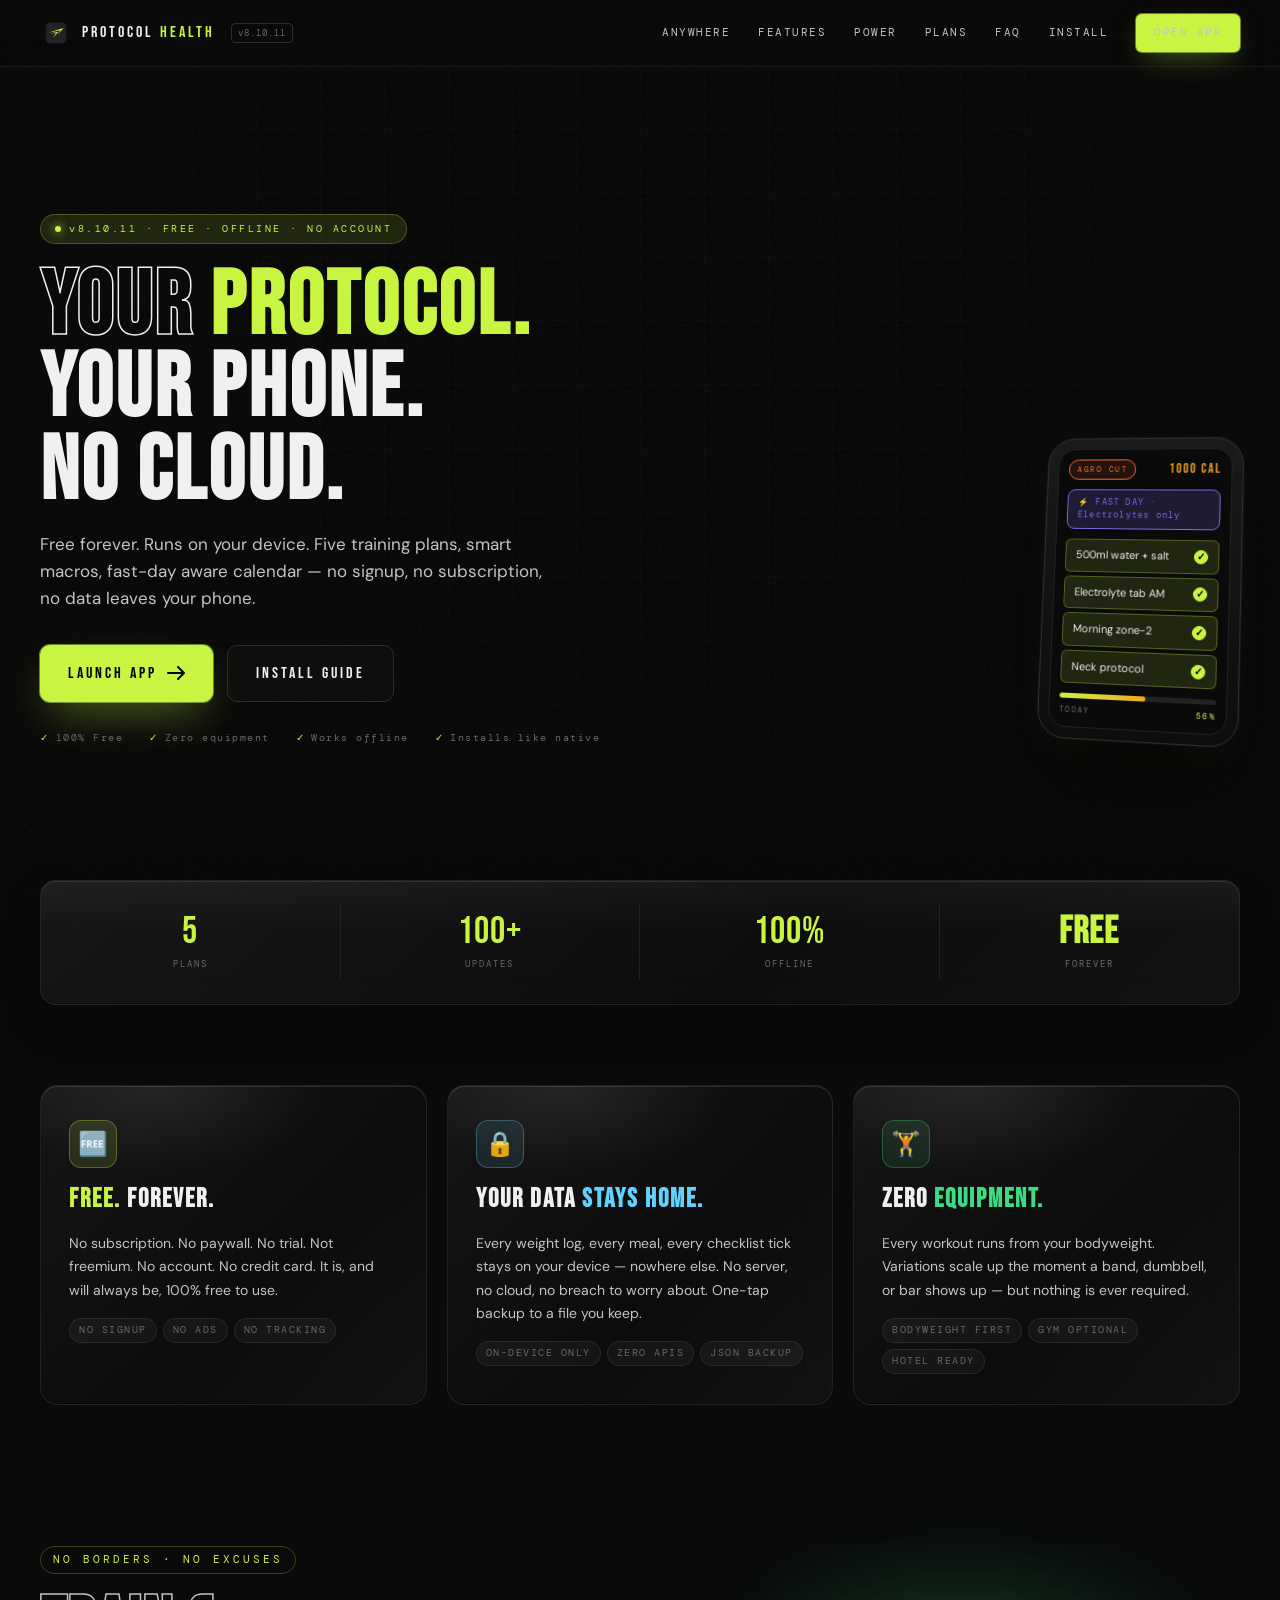
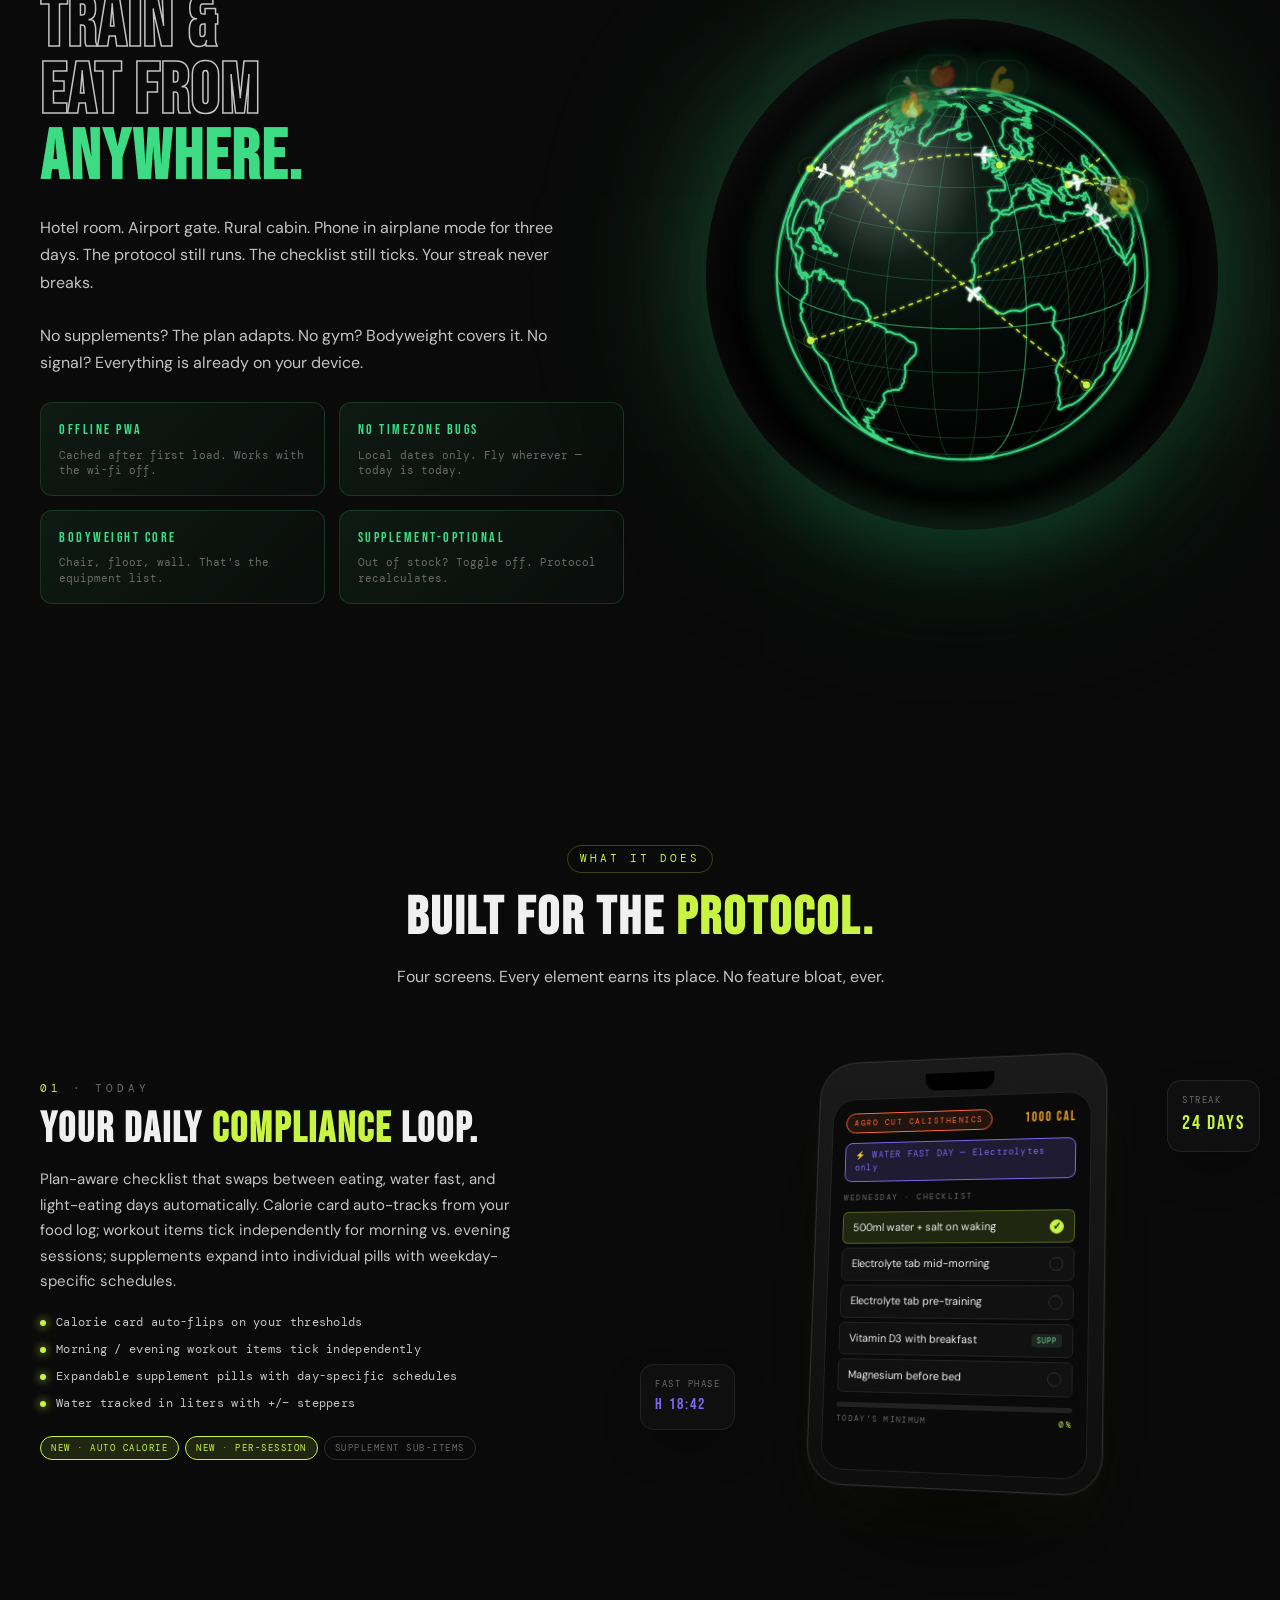
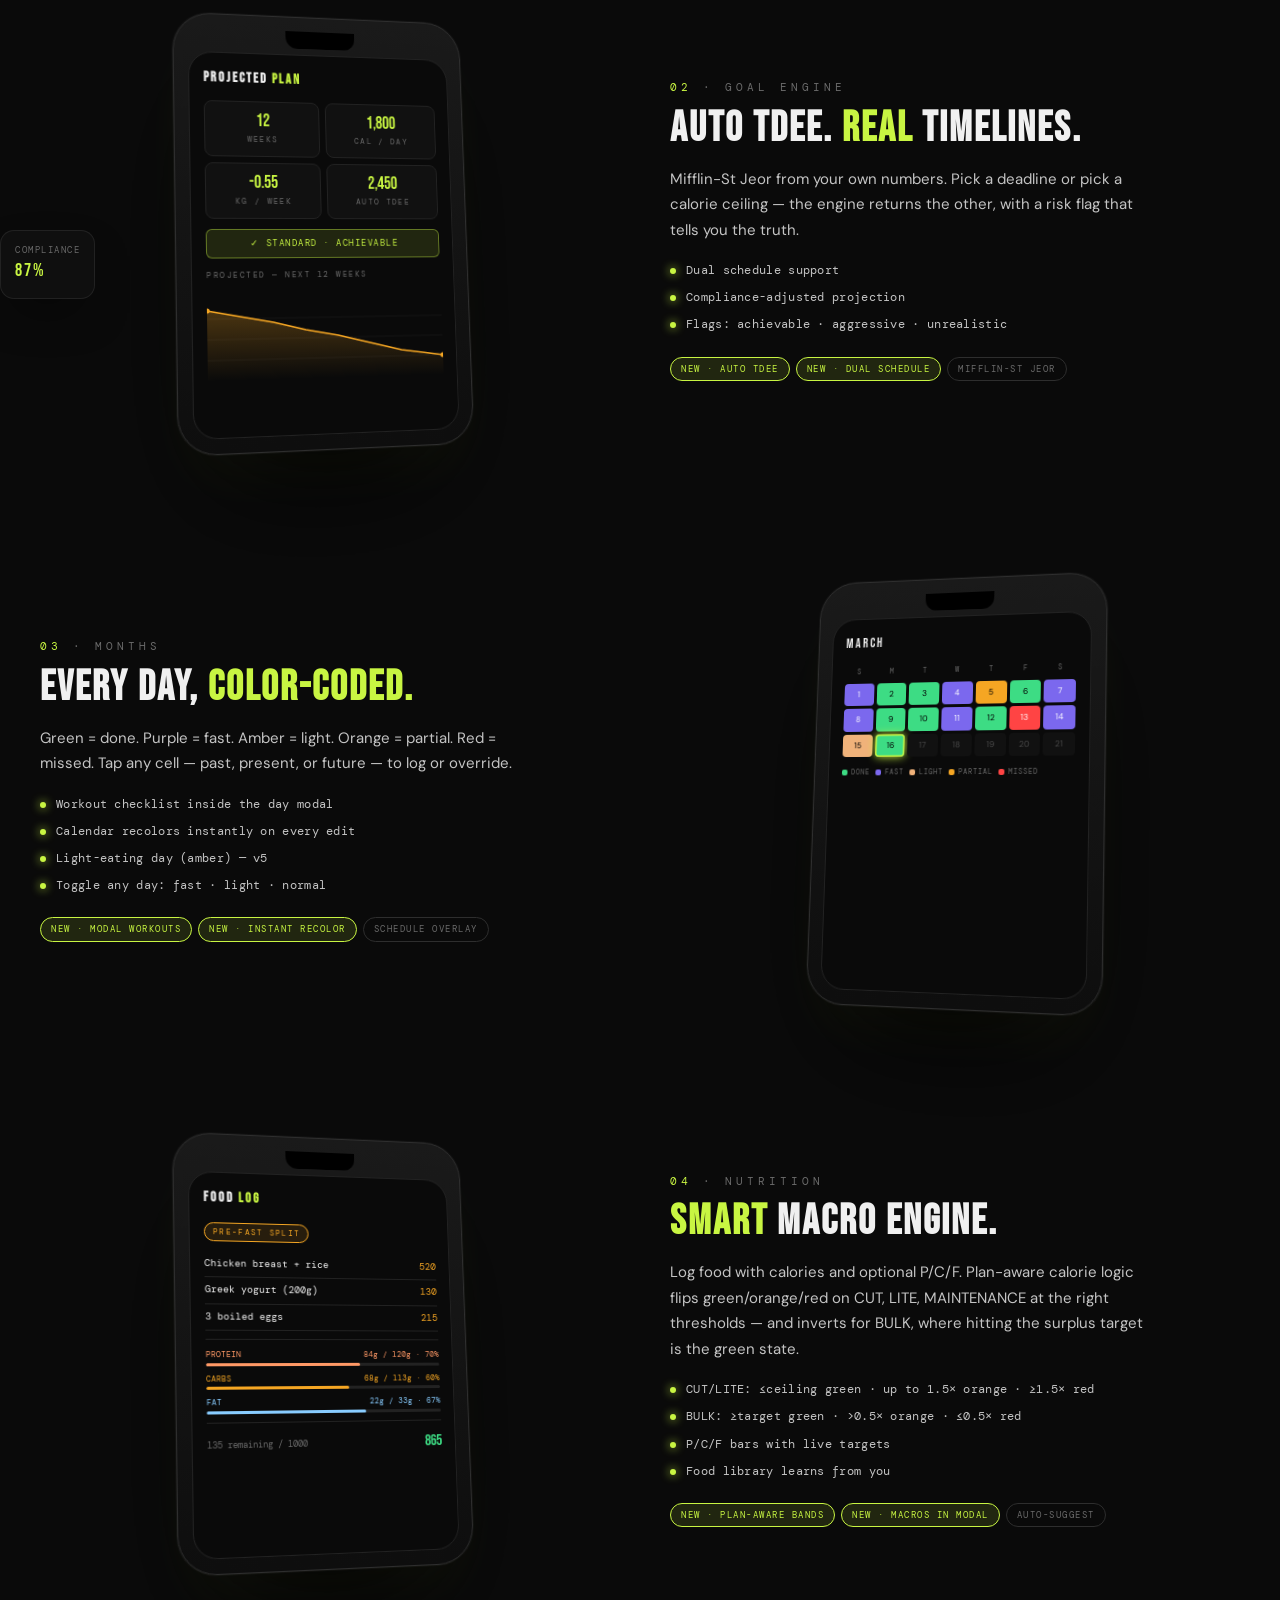
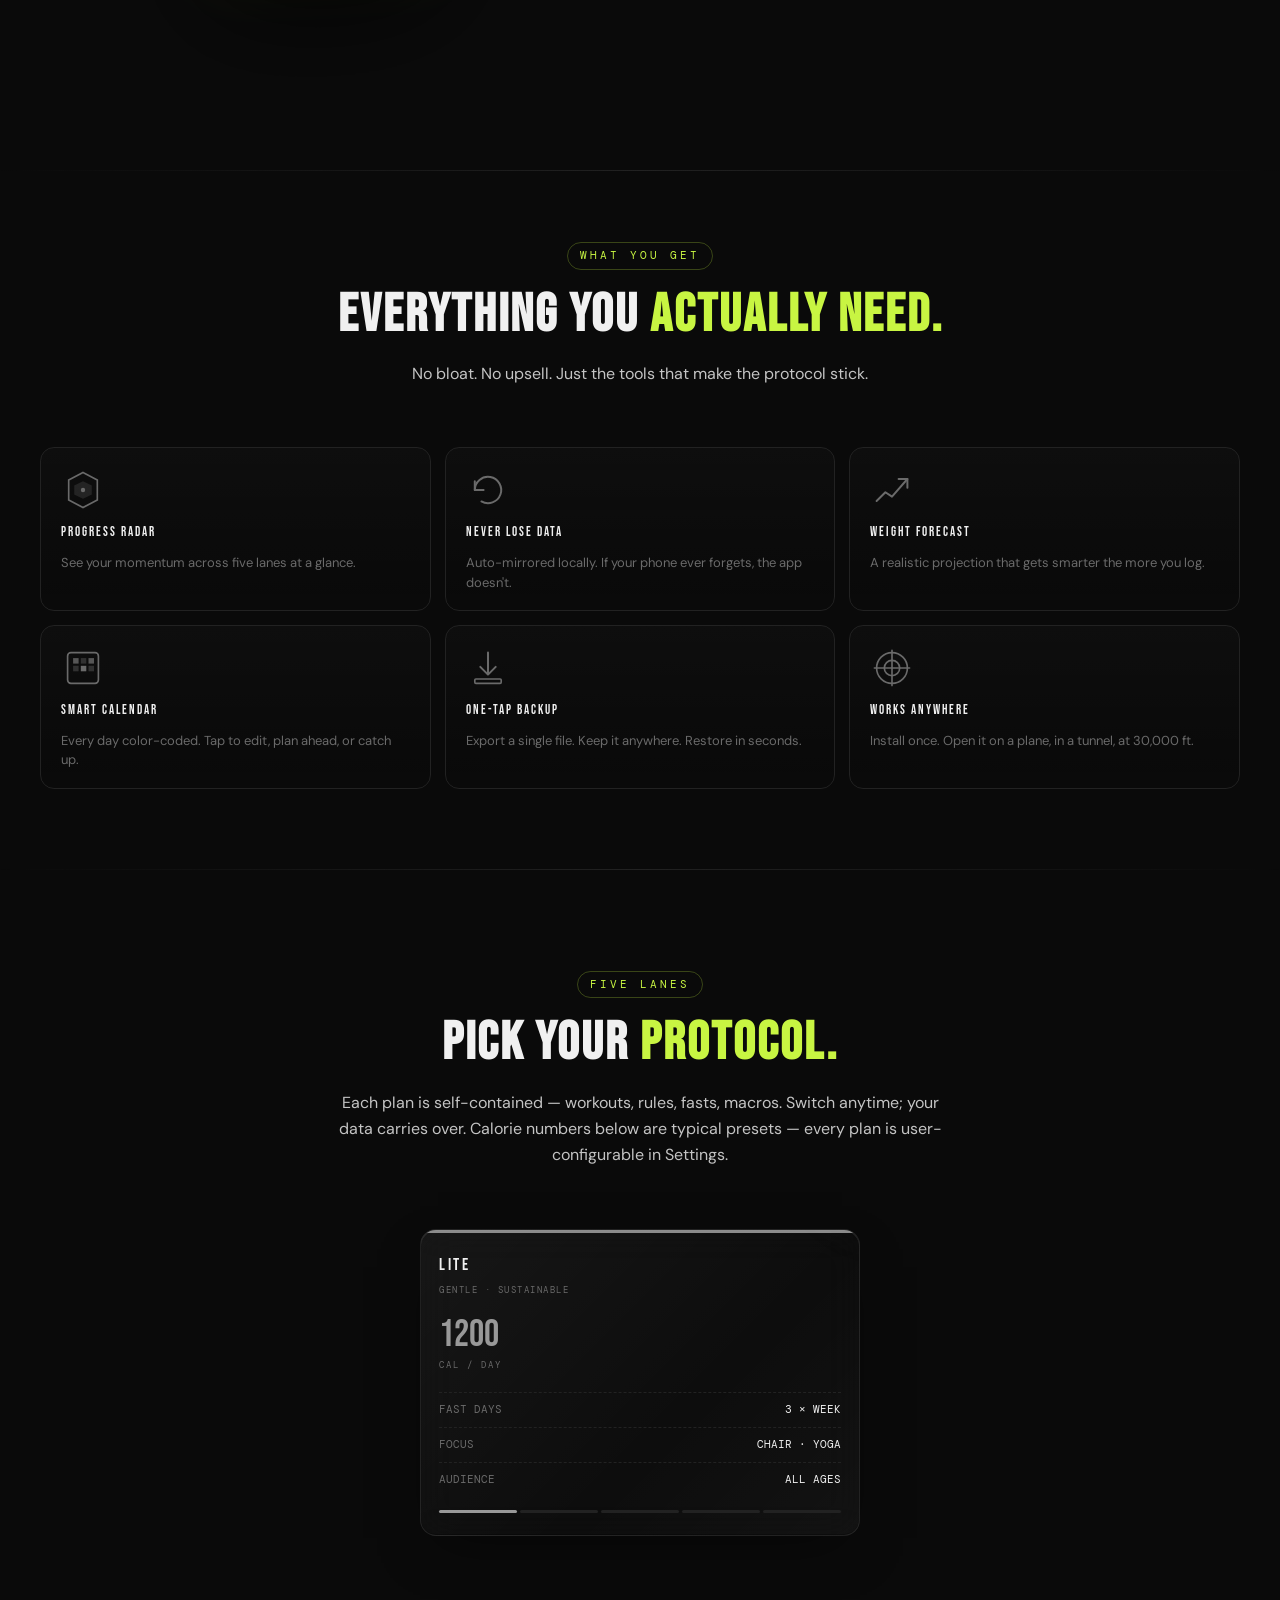
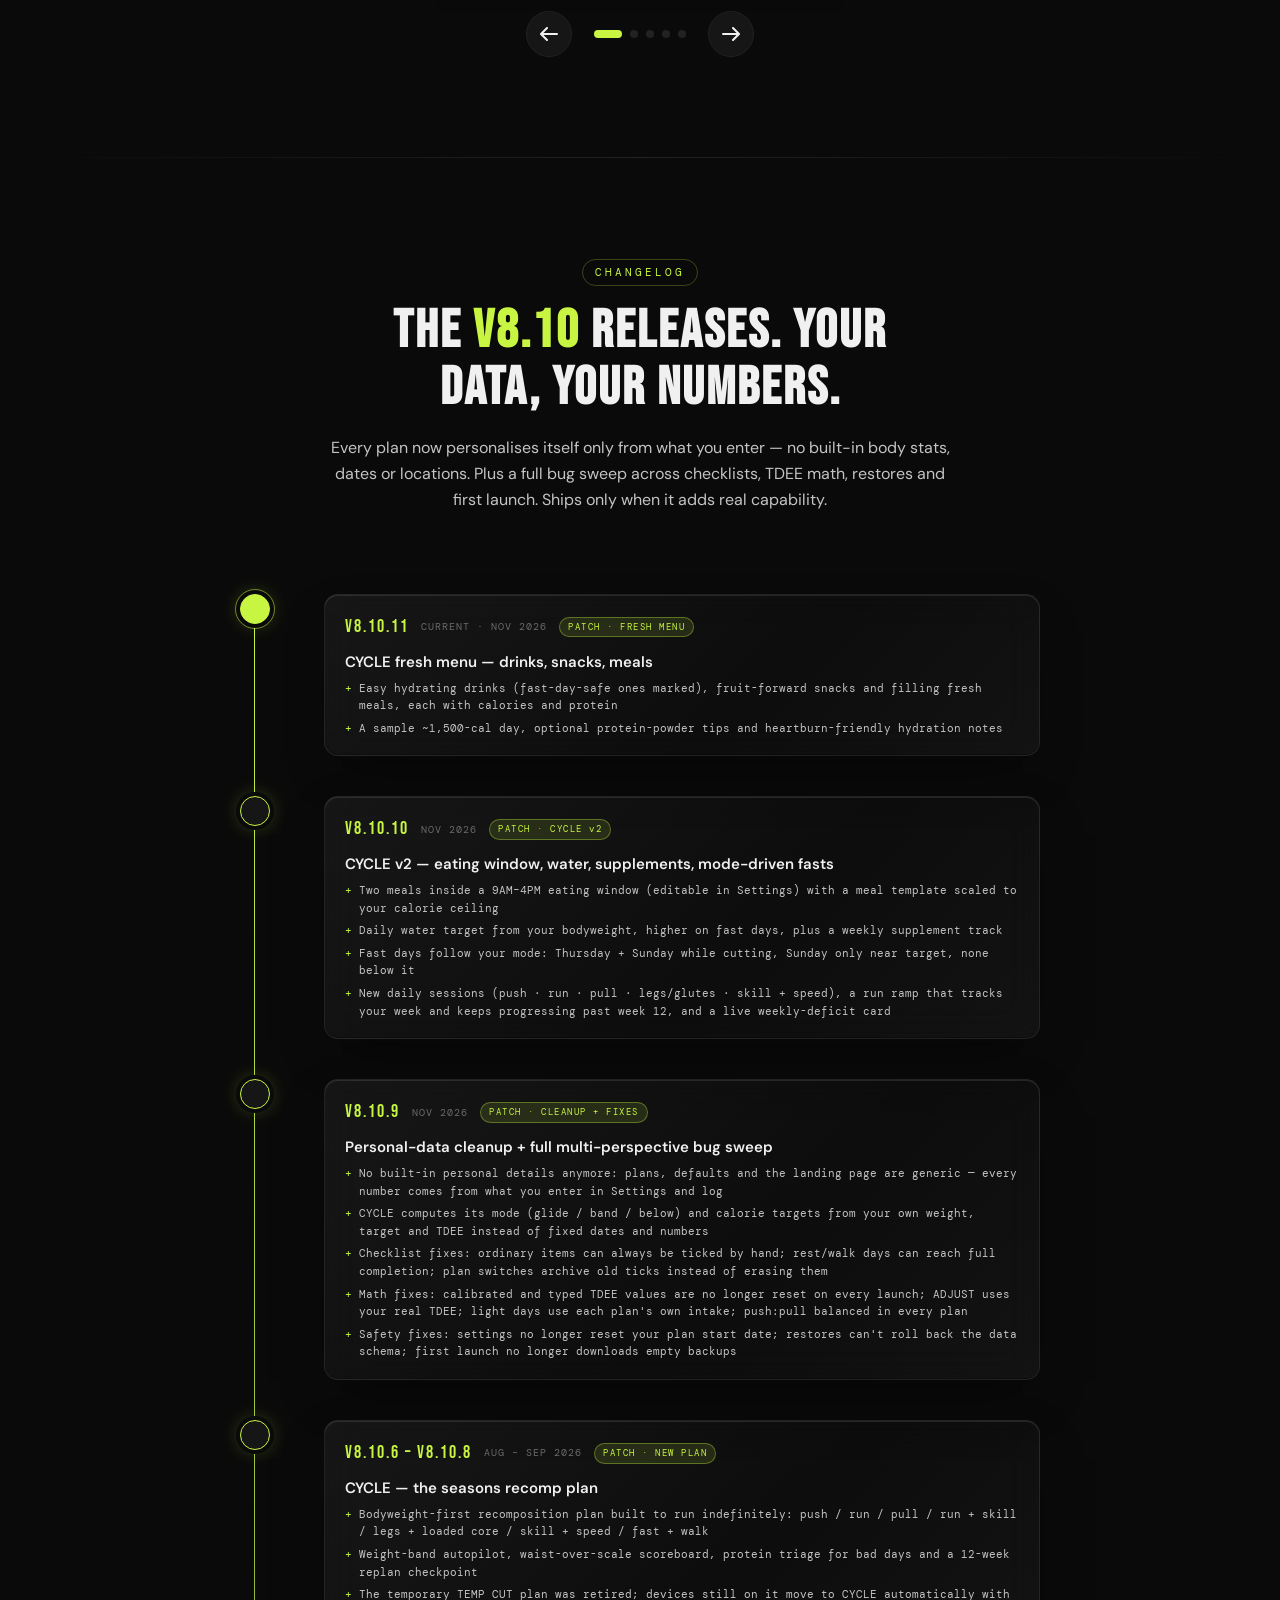
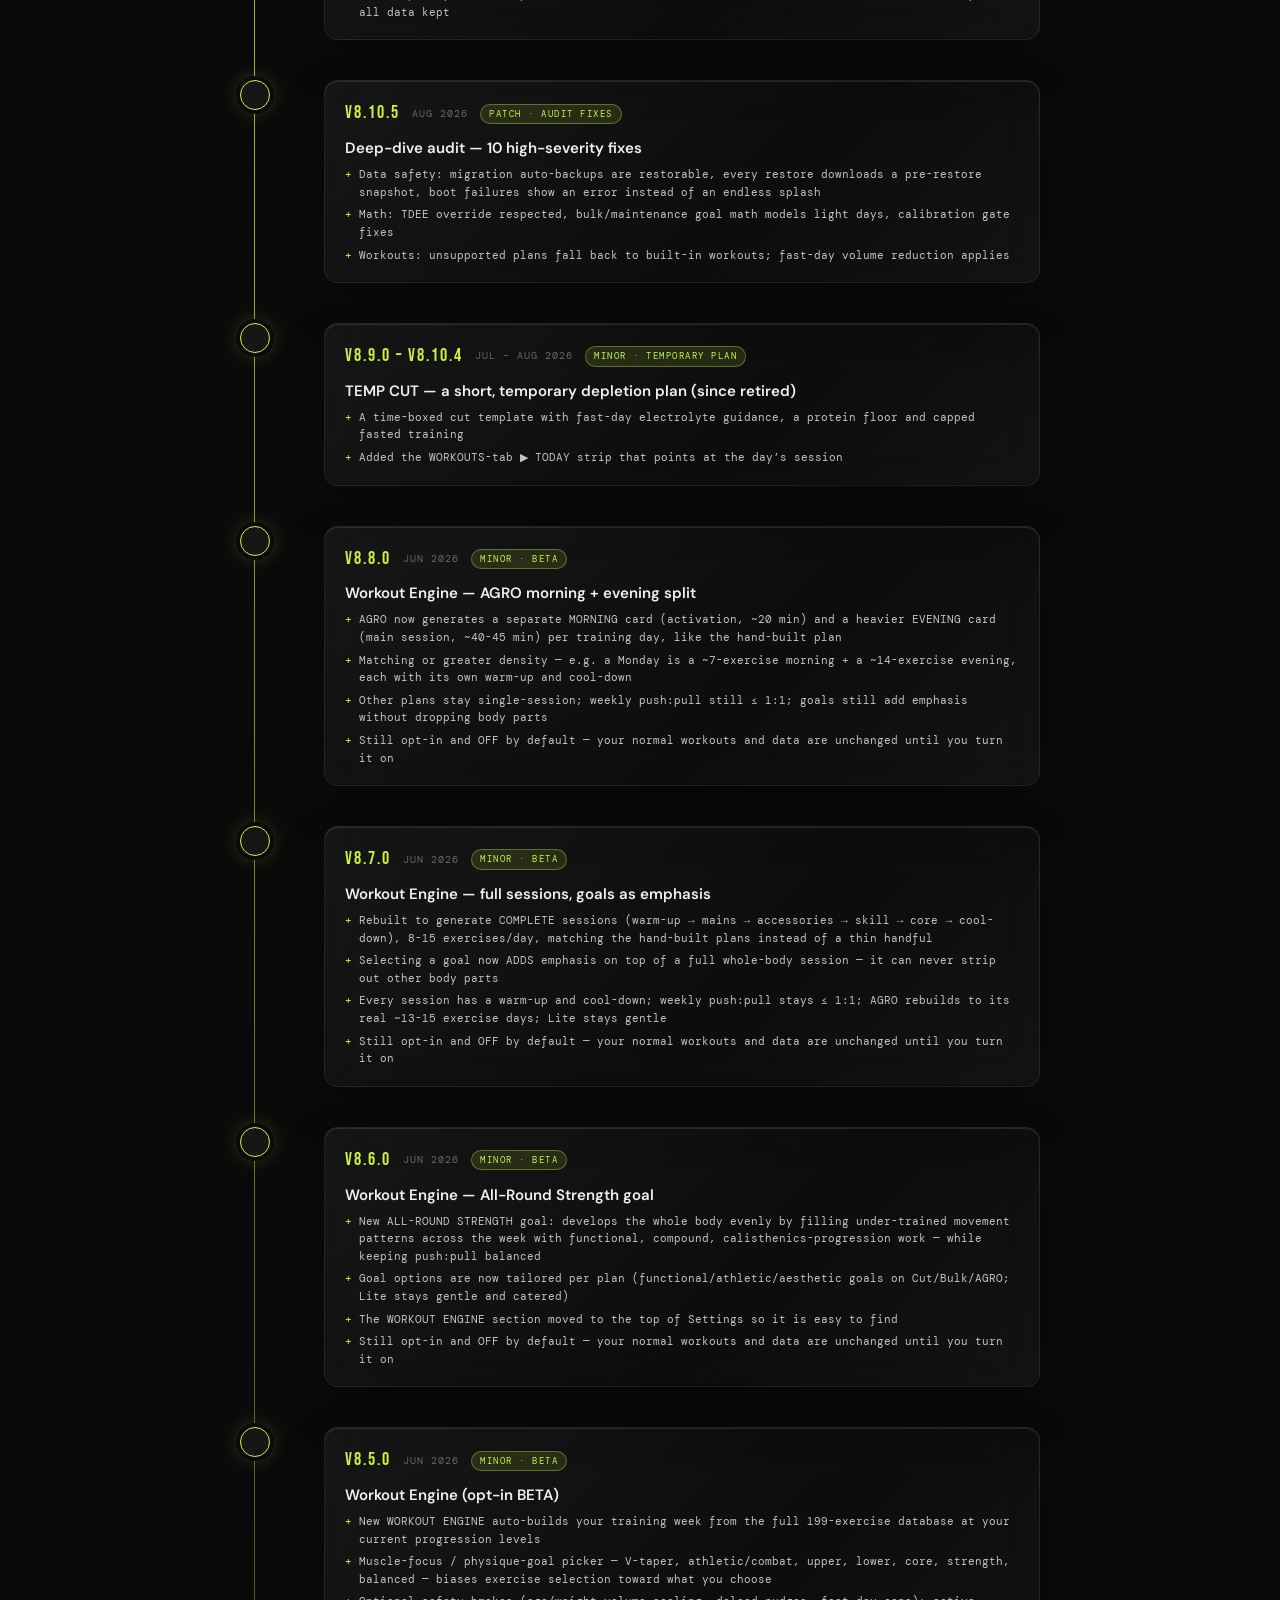
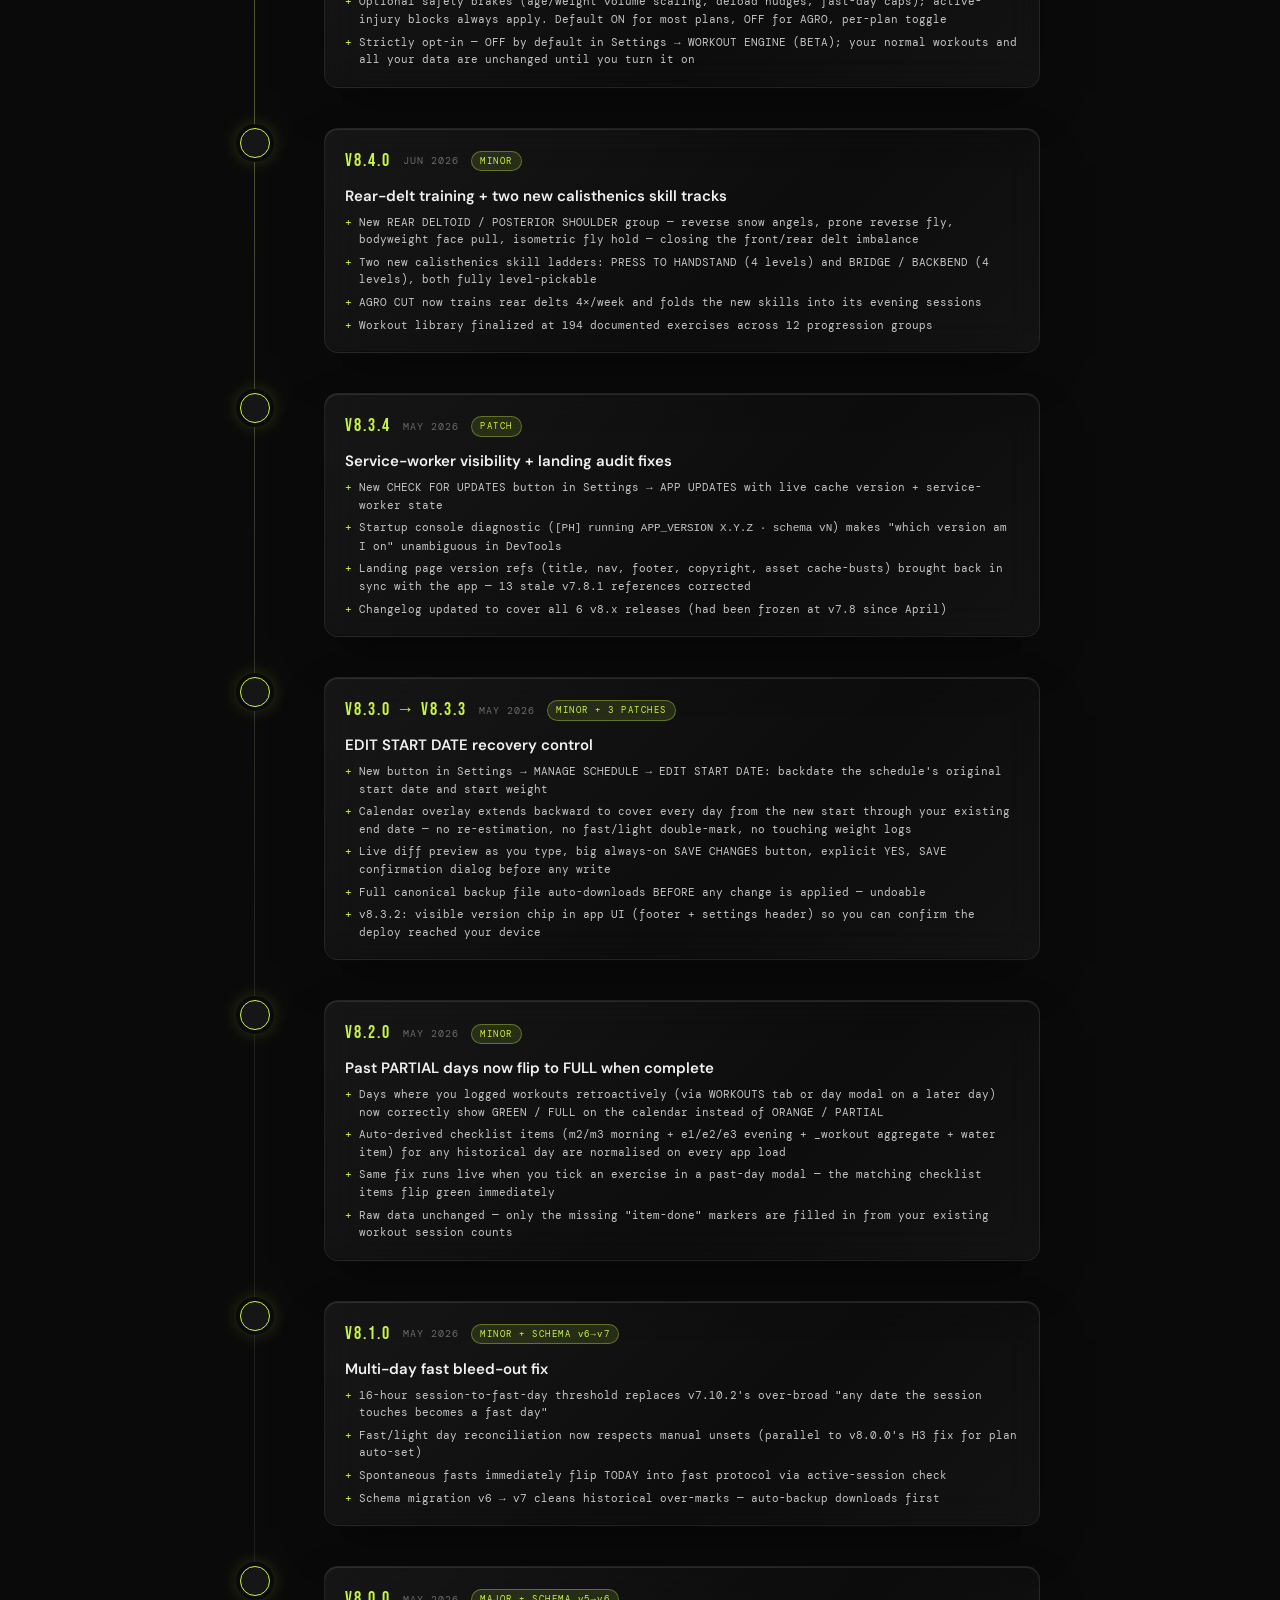
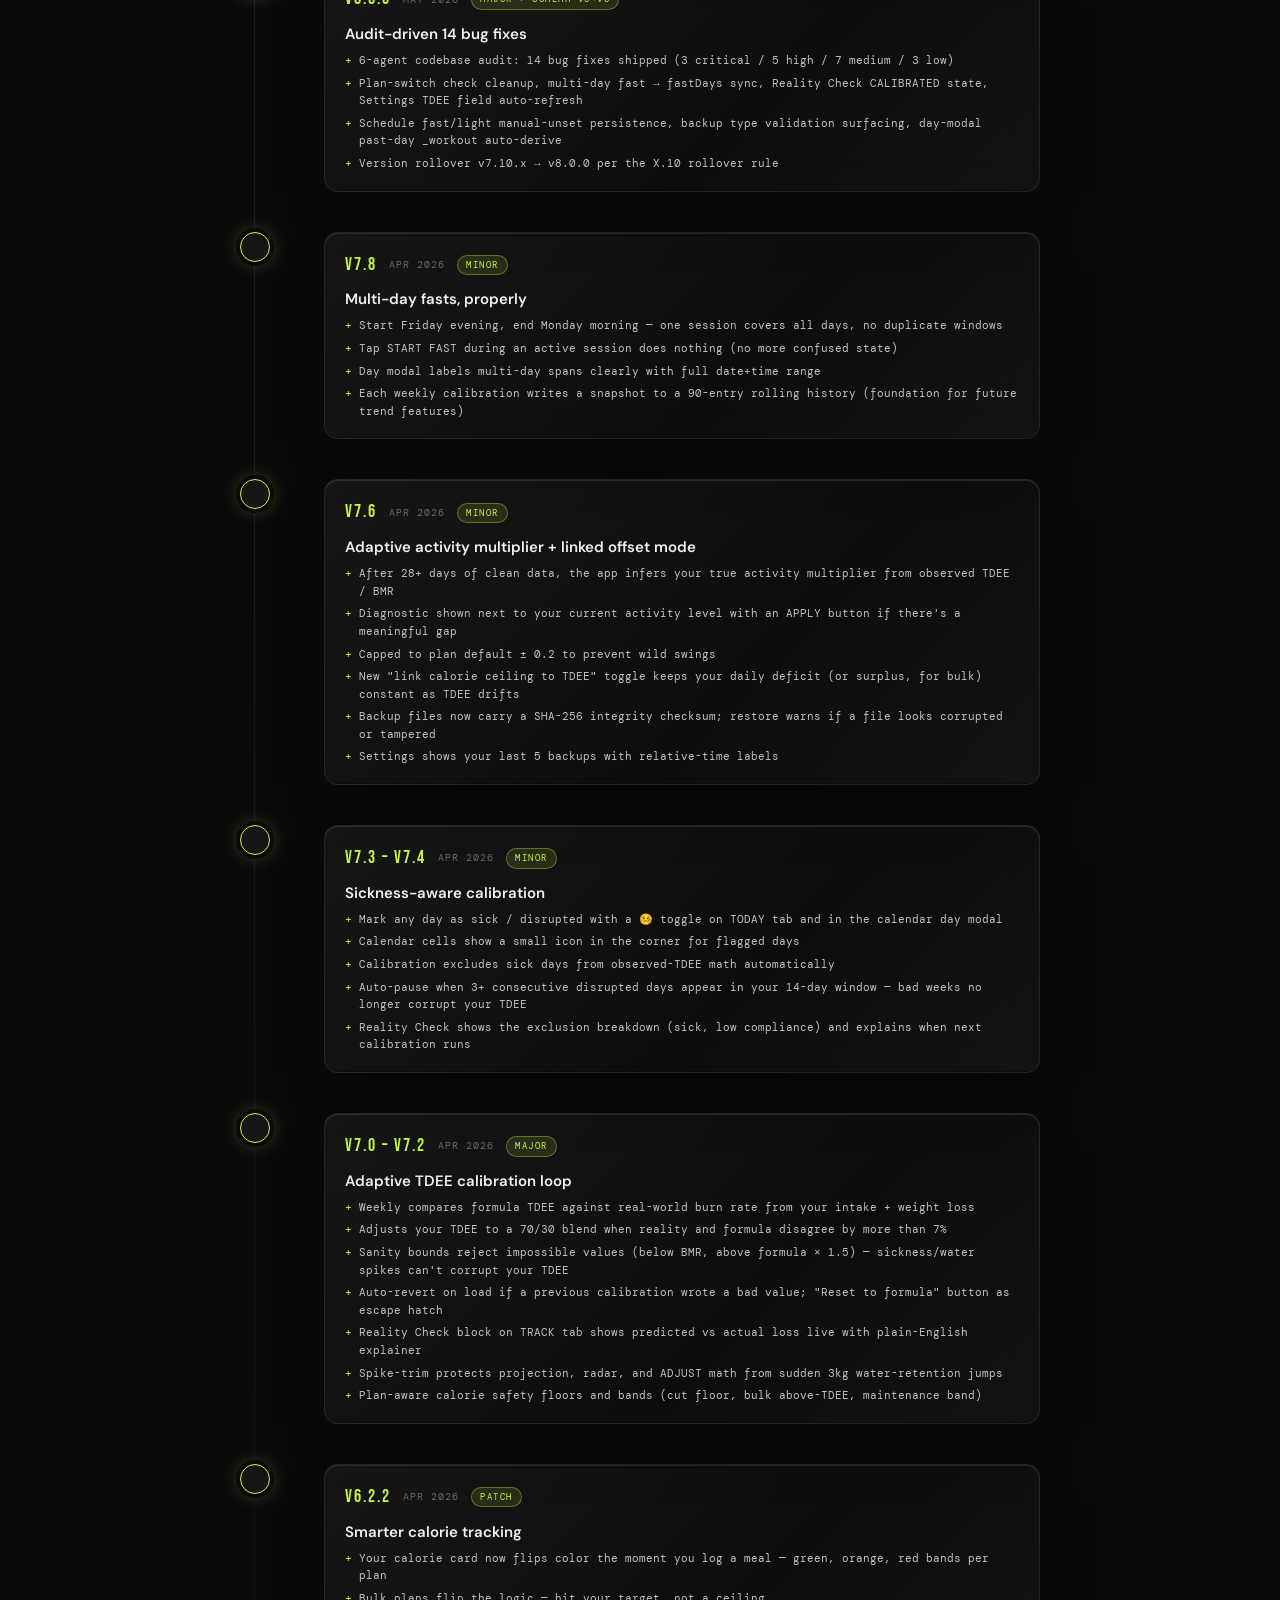
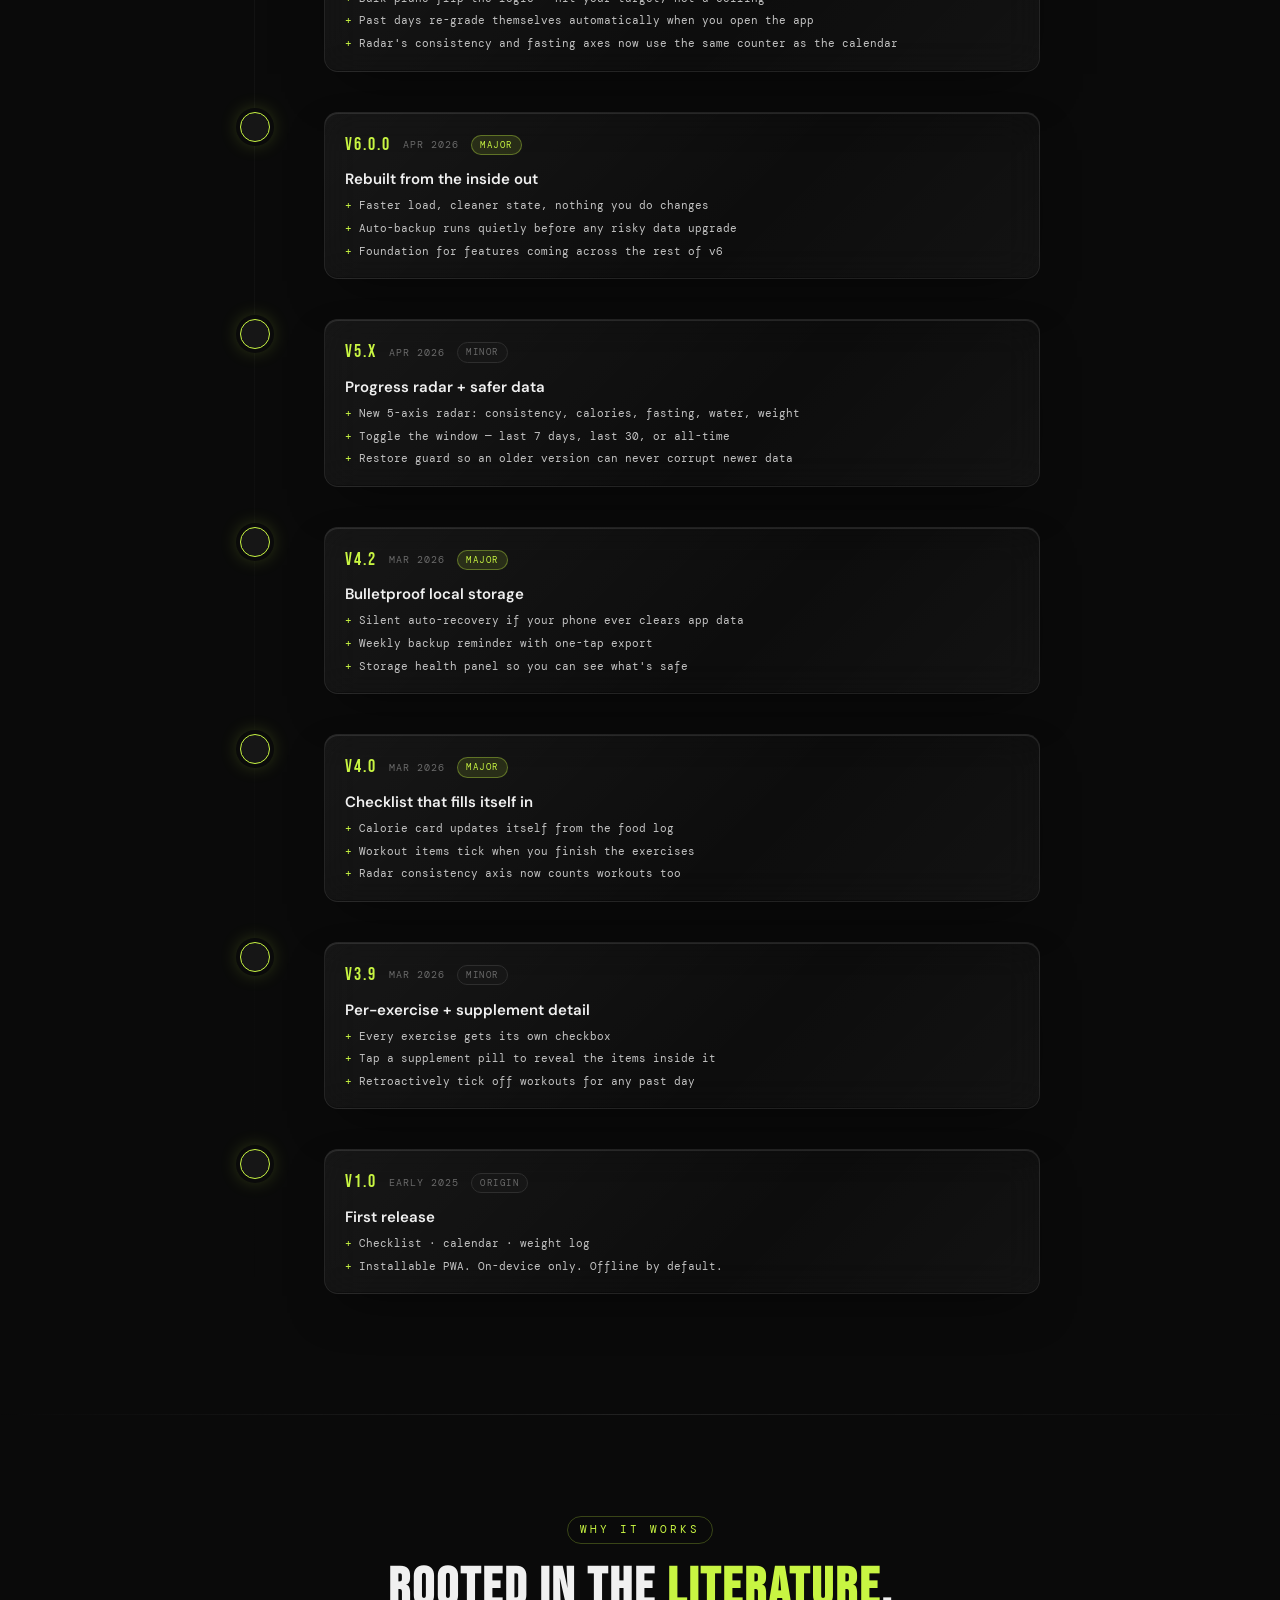
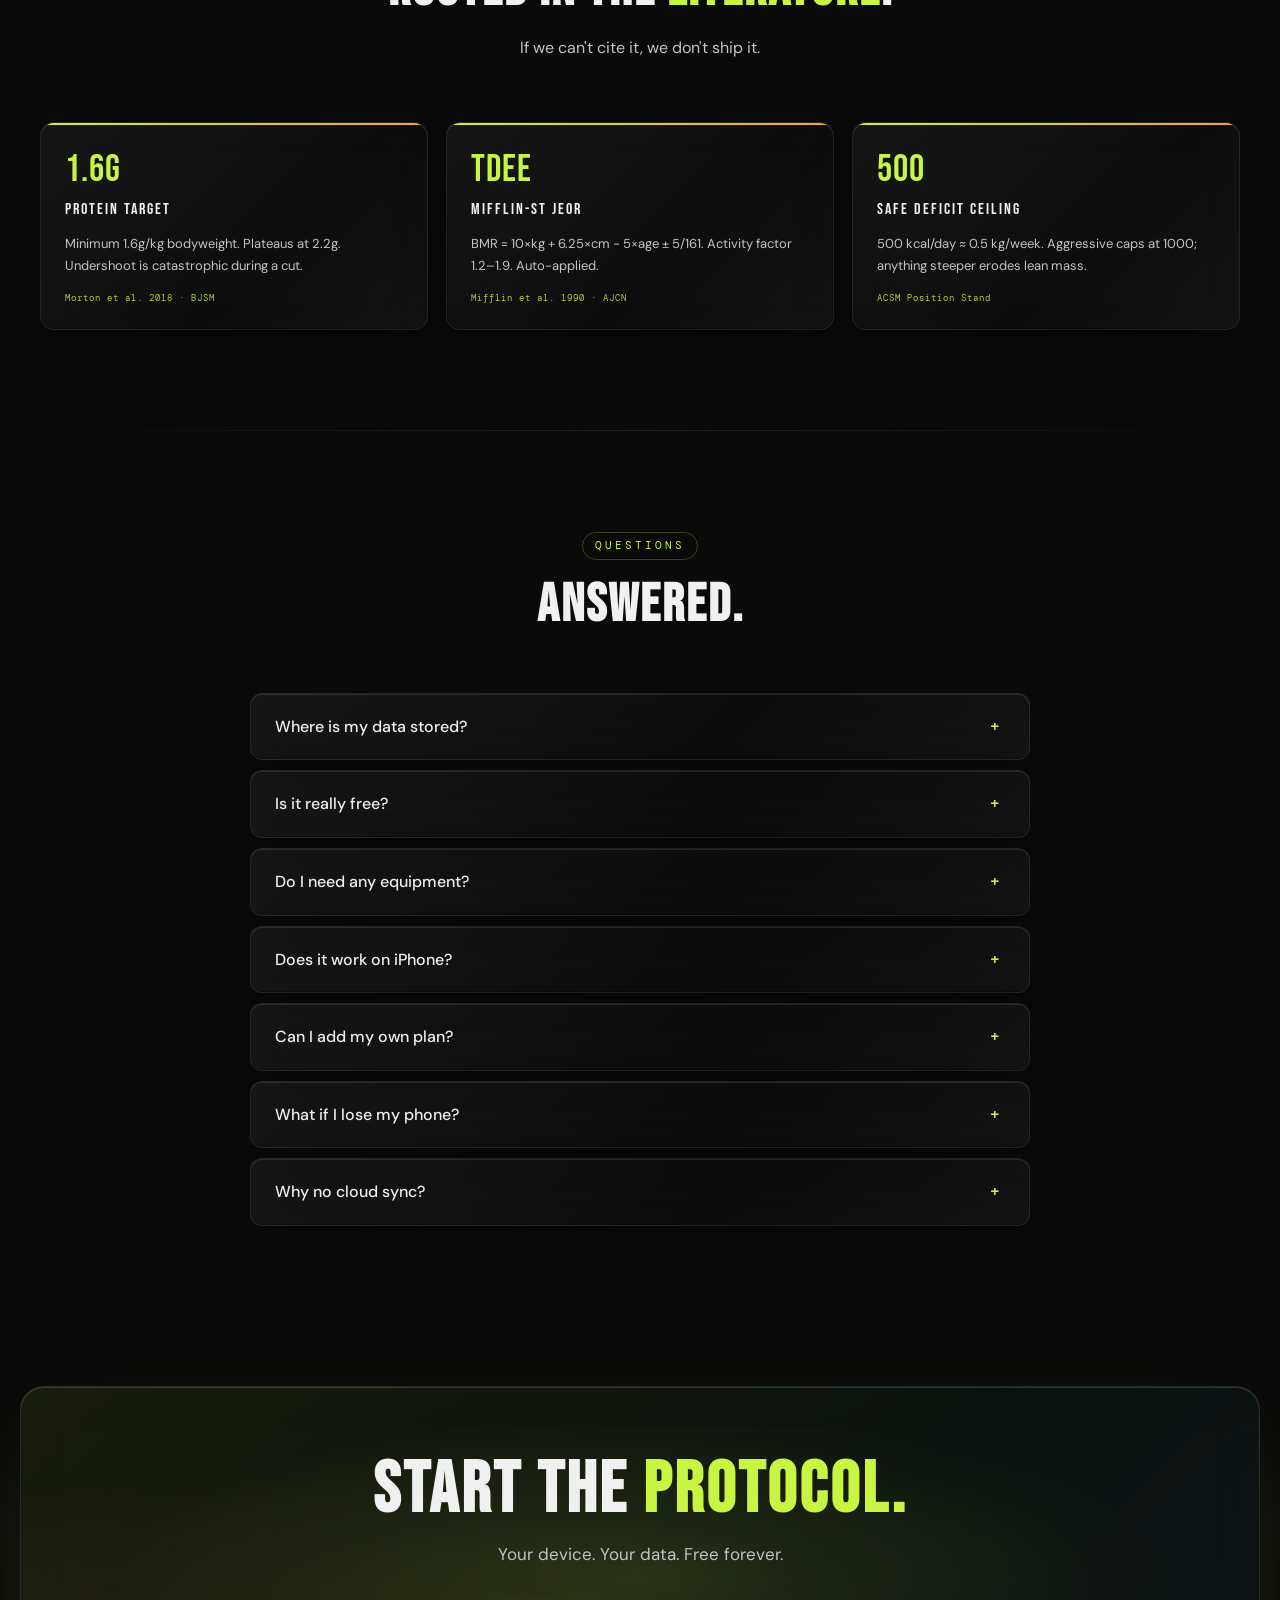
==== commit ff443644: "v8.10.11: CYCLE fresh menu — drinks, snacks, meals; no tuna - Fresh menu on CYCLE NUTRITION: hydrati" ====
--- a/index.html
+++ b/index.html
@@ -9,17 +9,17 @@
   window.location.replace('app.html');
 }
 </script>
-<title>Protocol Health · v8.10.10 — offline fitness protocol tracker, free</title>
+<title>Protocol Health · v8.10.11 — offline fitness protocol tracker, free</title>
 <meta name="description" content="Free fitness protocol PWA. Installs like a native app. Five training plans. Zero equipment. Zero accounts. Your data stays on your device.">
 <meta name="theme-color" content="#0a0a0a">
 <link rel="icon" type="image/png" sizes="32x32" href="favicon-32.png">
 <link rel="icon" type="image/x-icon" href="favicon.ico">
 <link rel="apple-touch-icon" href="PH_LOGO_192.png">
-<link rel="stylesheet" href="assets/landing.css?v=8.10.10">
-<link rel="stylesheet" href="assets/landing-sections.css?v=8.10.10">
-<link rel="stylesheet" href="assets/landing-demos.css?v=8.10.10">
-<link rel="stylesheet" href="assets/landing-v5.css?v=8.10.10">
-<link rel="stylesheet" href="assets/install-guide.css?v=8.10.10">
+<link rel="stylesheet" href="assets/landing.css?v=8.10.11">
+<link rel="stylesheet" href="assets/landing-sections.css?v=8.10.11">
+<link rel="stylesheet" href="assets/landing-demos.css?v=8.10.11">
+<link rel="stylesheet" href="assets/landing-v5.css?v=8.10.11">
+<link rel="stylesheet" href="assets/install-guide.css?v=8.10.11">
 </head>
 <body>
 
@@ -31,7 +31,7 @@
   <a href="#" class="nav-logo">
     <img src="PH_ARROWS_LOGO.png" alt="">
     <div class="brand">PROTOCOL <span>HEALTH</span></div>
-    <div class="ver">v8.10.10</div>
+    <div class="ver">v8.10.11</div>
   </a>
   <div class="nav-links">
     <a href="#anywhere">ANYWHERE</a>
@@ -49,7 +49,7 @@
   <div class="hero-copy">
     <div class="hero-badge">
       <span class="dot"></span>
-      v8.10.10 · FREE · OFFLINE · NO ACCOUNT
+      v8.10.11 · FREE · OFFLINE · NO ACCOUNT
     </div>
     <h1>
       <span class="outlined">YOUR</span> <span class="accent">PROTOCOL.</span><br>
@@ -567,8 +567,24 @@
       <div class="cl-dot current"></div>
       <div class="cl-body">
         <div class="cl-head">
+          <div class="cl-ver">v8.10.11</div>
+          <div class="cl-date">CURRENT · NOV 2026</div>
+          <div class="cl-tag">PATCH · FRESH MENU</div>
+        </div>
+        <h4>CYCLE fresh menu — drinks, snacks, meals</h4>
+        <ul>
+          <li>Easy hydrating drinks (fast-day-safe ones marked), fruit-forward snacks and filling fresh meals, each with calories and protein</li>
+          <li>A sample ~1,500-cal day, optional protein-powder tips and heartburn-friendly hydration notes</li>
+        </ul>
+      </div>
+    </div>
+
+    <div class="cl-entry reveal">
+      <div class="cl-dot"></div>
+      <div class="cl-body">
+        <div class="cl-head">
           <div class="cl-ver">v8.10.10</div>
-          <div class="cl-date">CURRENT · NOV 2026</div>
+          <div class="cl-date">NOV 2026</div>
           <div class="cl-tag">PATCH · CYCLE v2</div>
         </div>
         <h4>CYCLE v2 — eating window, water, supplements, mode-driven fasts</h4>
@@ -1130,7 +1146,7 @@
     </a>
     <a href="#" class="btn-ghost" onclick="openInstall(); return false;">INSTALL GUIDE</a>
   </div>
-  <div class="note">v8.10.10 · Installable PWA · Offline ready</div>
+  <div class="note">v8.10.11 · Installable PWA · Offline ready</div>
 </section>
 
 <!-- FOOTER -->
@@ -1143,7 +1159,7 @@
       </div>
       <p>Installable PWA. On your device. No cloud.</p>
       <div class="footer-stats">
-        <div><span class="v">v8.10.10</span><span class="l">CURRENT</span></div>
+        <div><span class="v">v8.10.11</span><span class="l">CURRENT</span></div>
         <div><span class="v">100+</span><span class="l">SHIPPED</span></div>
         <div><span class="v">0</span><span class="l">APIS</span></div>
       </div>
@@ -1174,7 +1190,7 @@
   </div>
 
   <div class="footer-bottom">
-    <div>© 2026 PROTOCOL HEALTH · v8.10.10 · ALL RIGHTS RESERVED</div>
+    <div>© 2026 PROTOCOL HEALTH · v8.10.11 · ALL RIGHTS RESERVED</div>
     <div class="fb-tags">
       <span>NO ACCOUNTS</span>
       <span>NO CLOUD</span>
@@ -1442,8 +1458,8 @@
 
 <!-- Scripts -->
 <script src="assets/landing.js"></script>
-<script src="assets/landing-v5.js?v=8.10.10"></script>
-<script src="assets/install-guide.js?v=8.10.10"></script>
+<script src="assets/landing-v5.js?v=8.10.11"></script>
+<script src="assets/install-guide.js?v=8.10.11"></script>
 
 </body>
 </html>
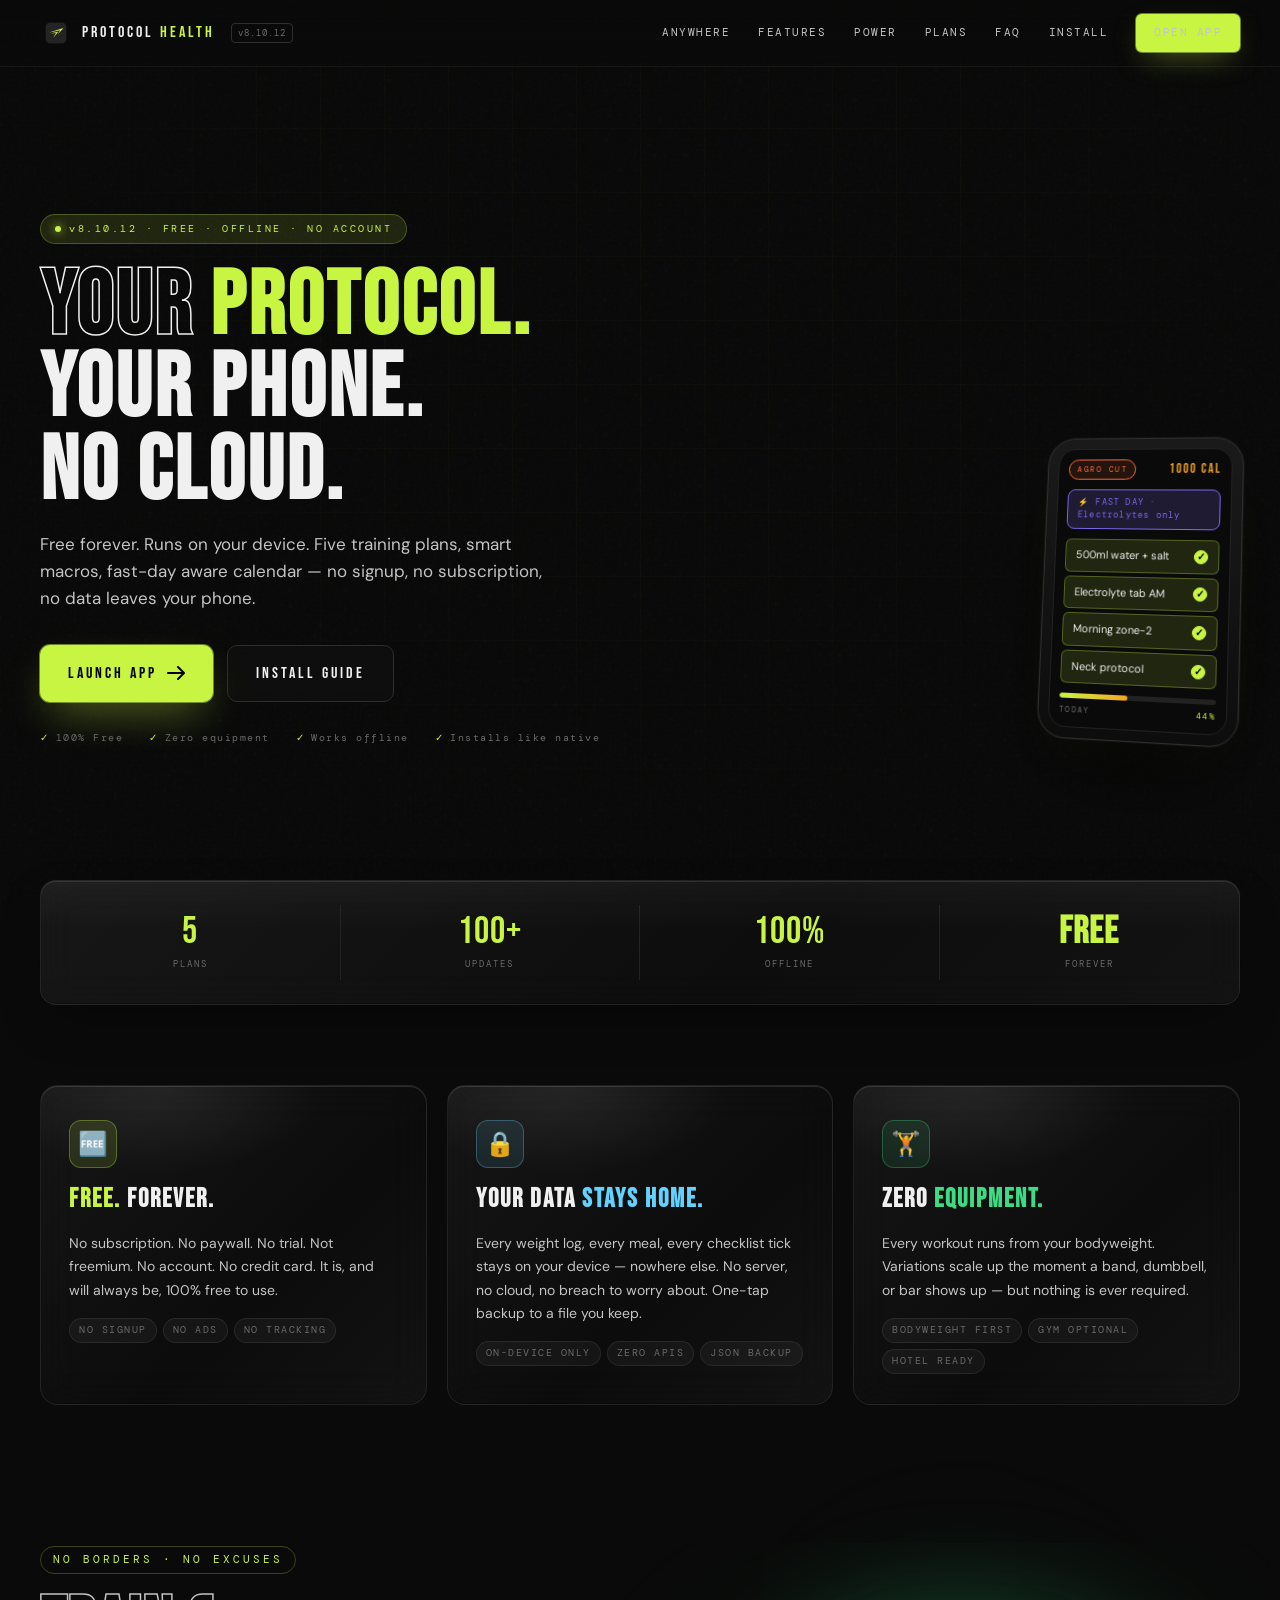
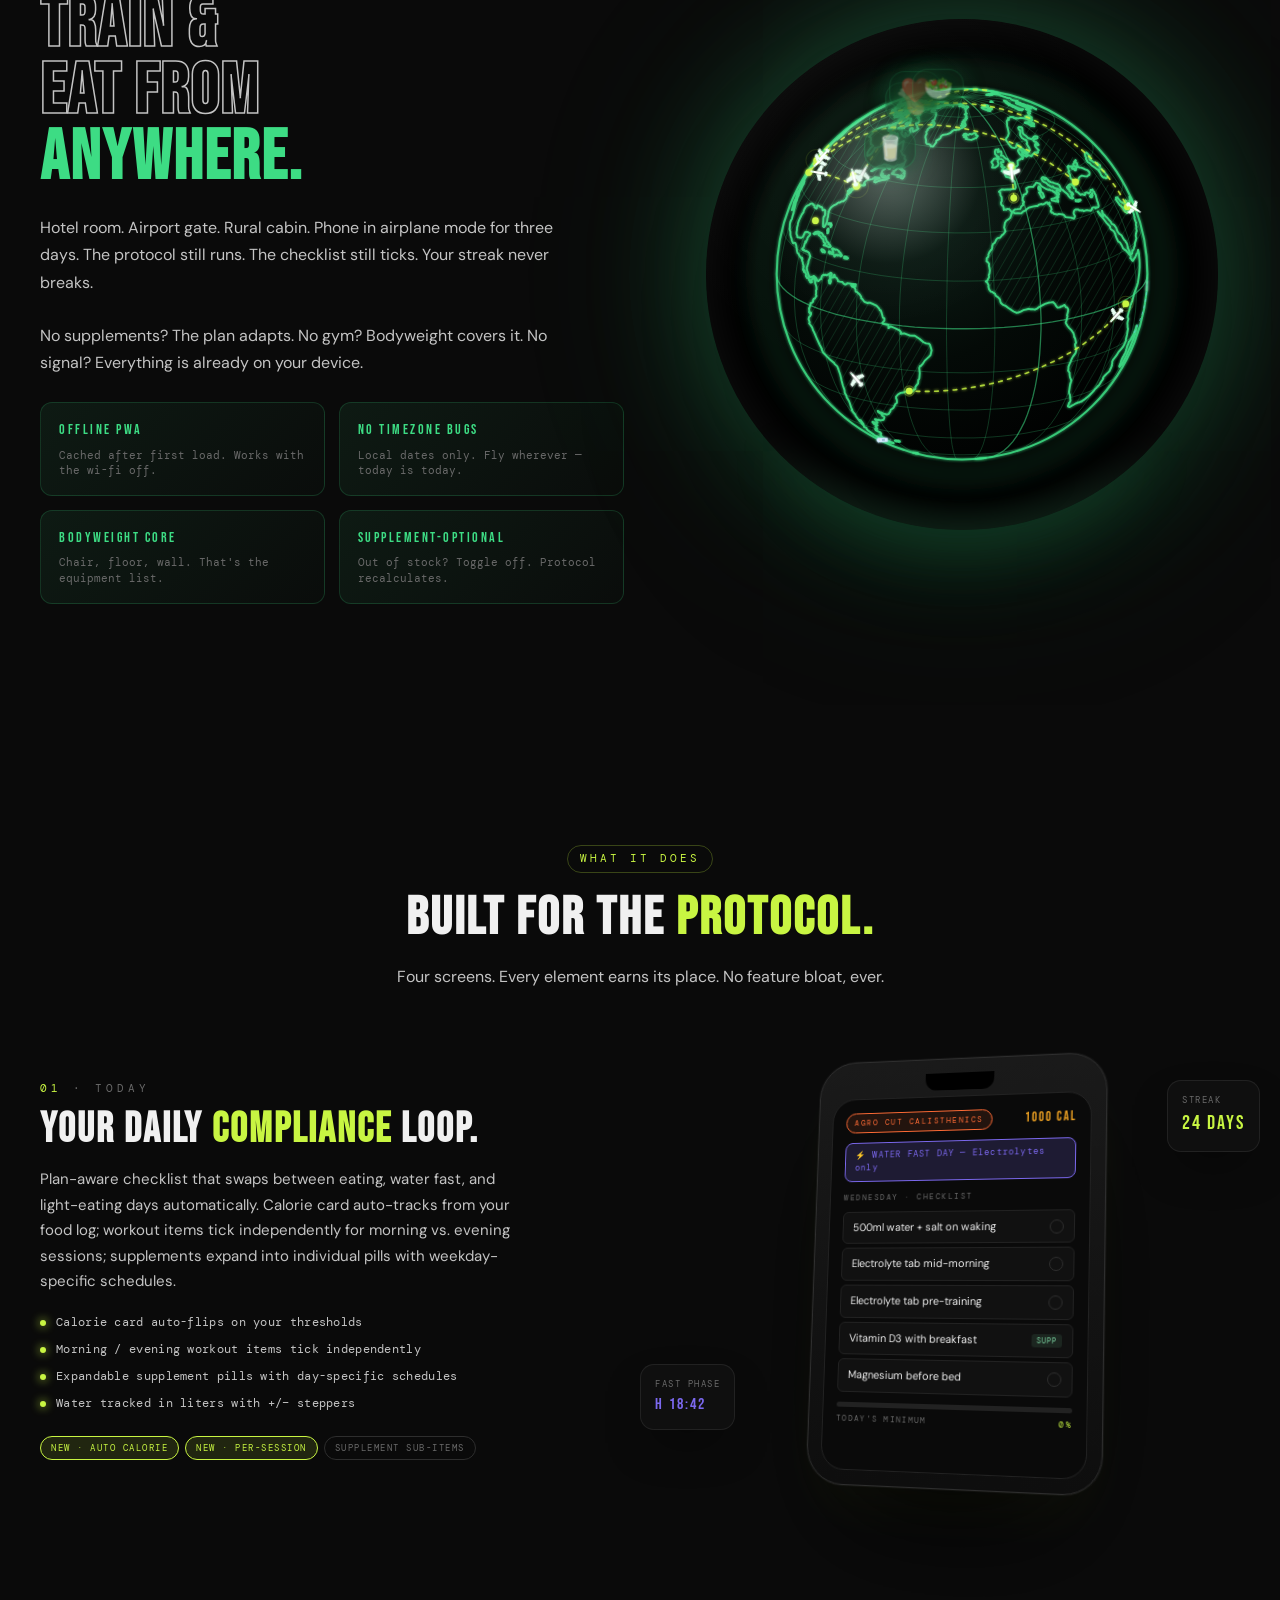
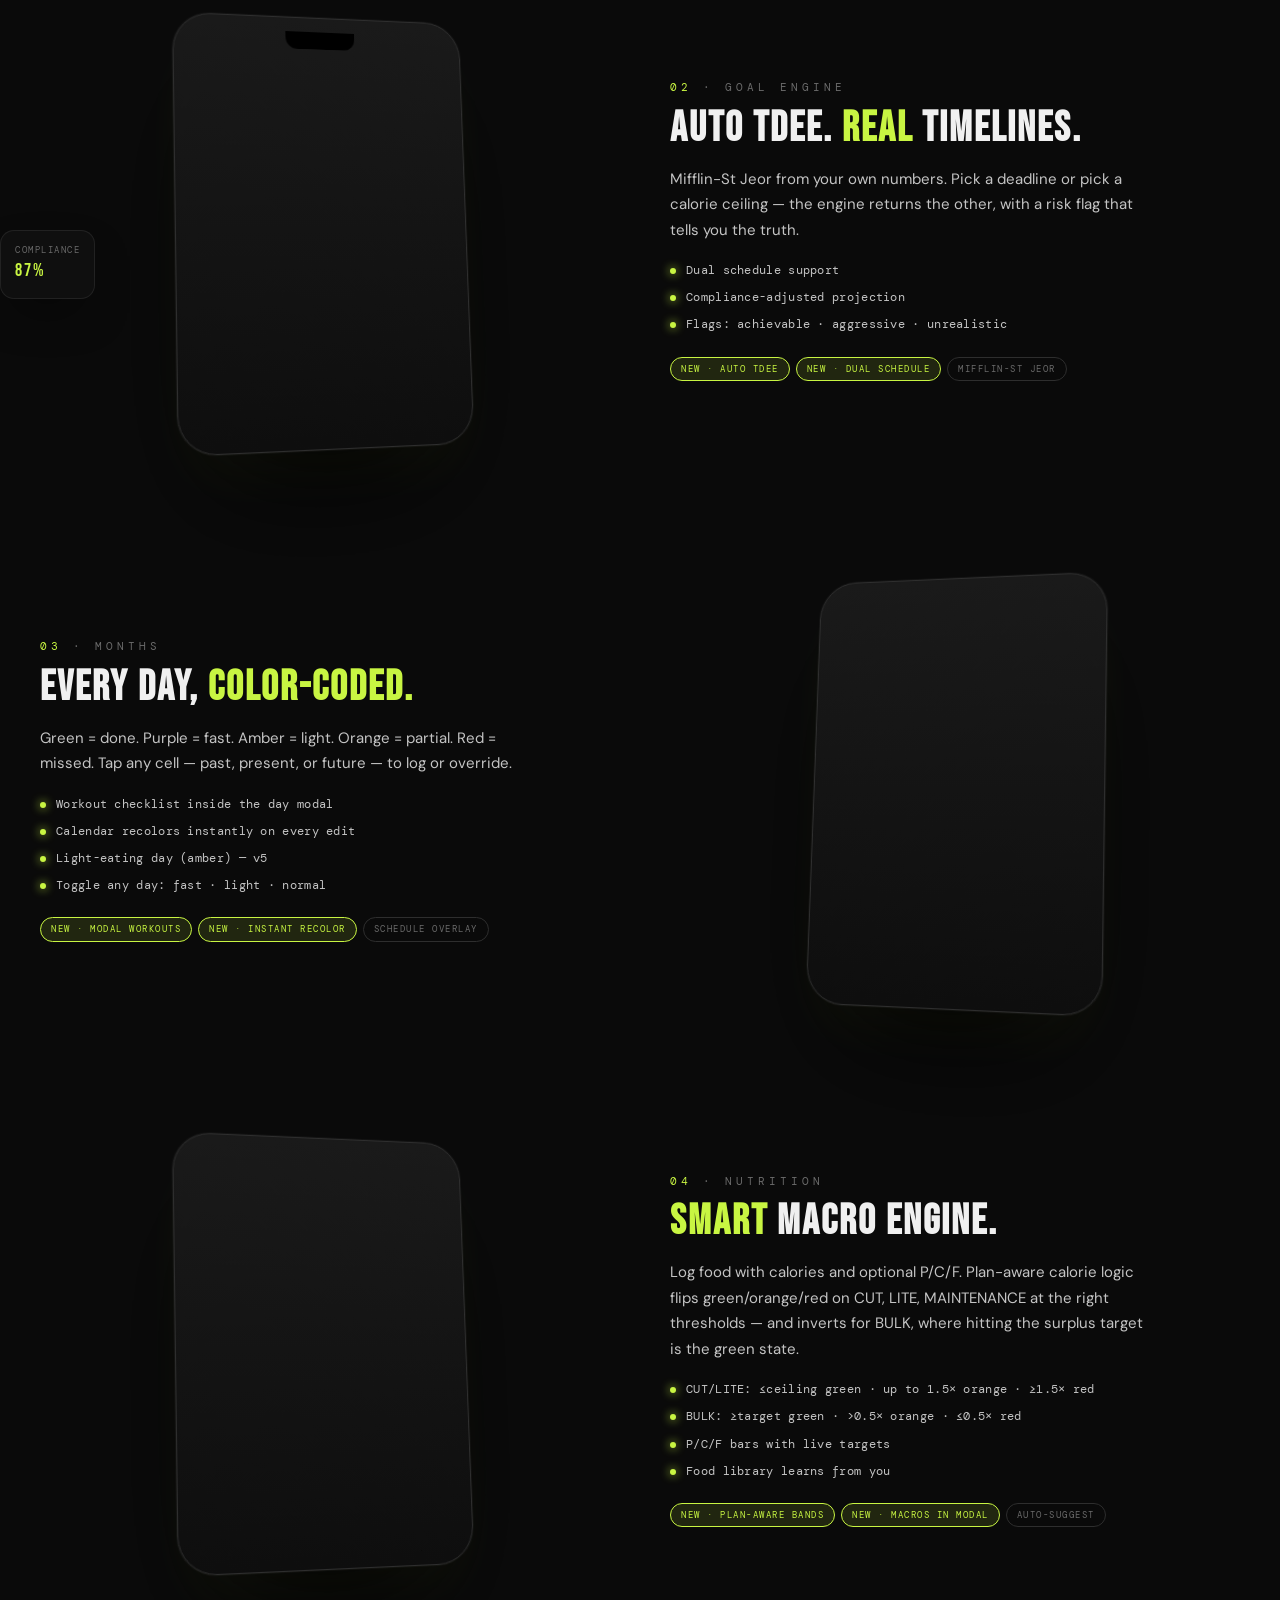
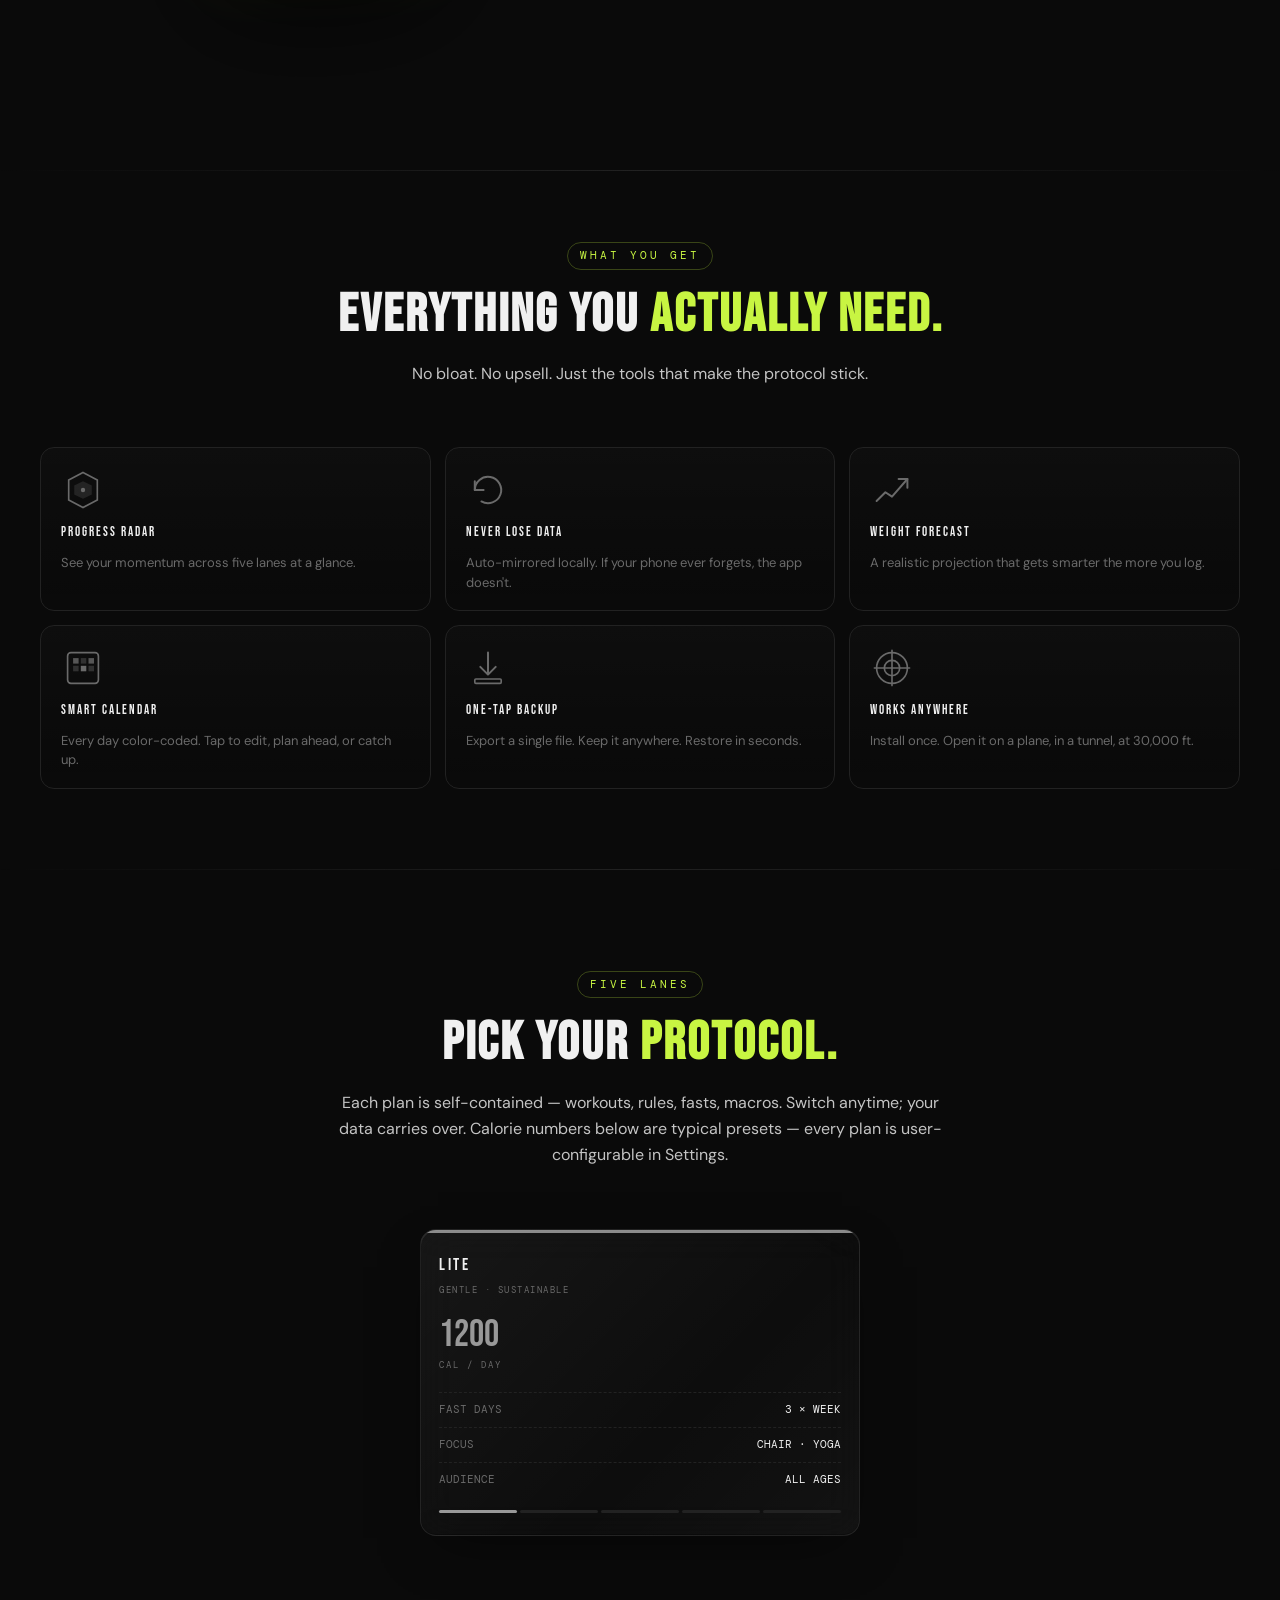
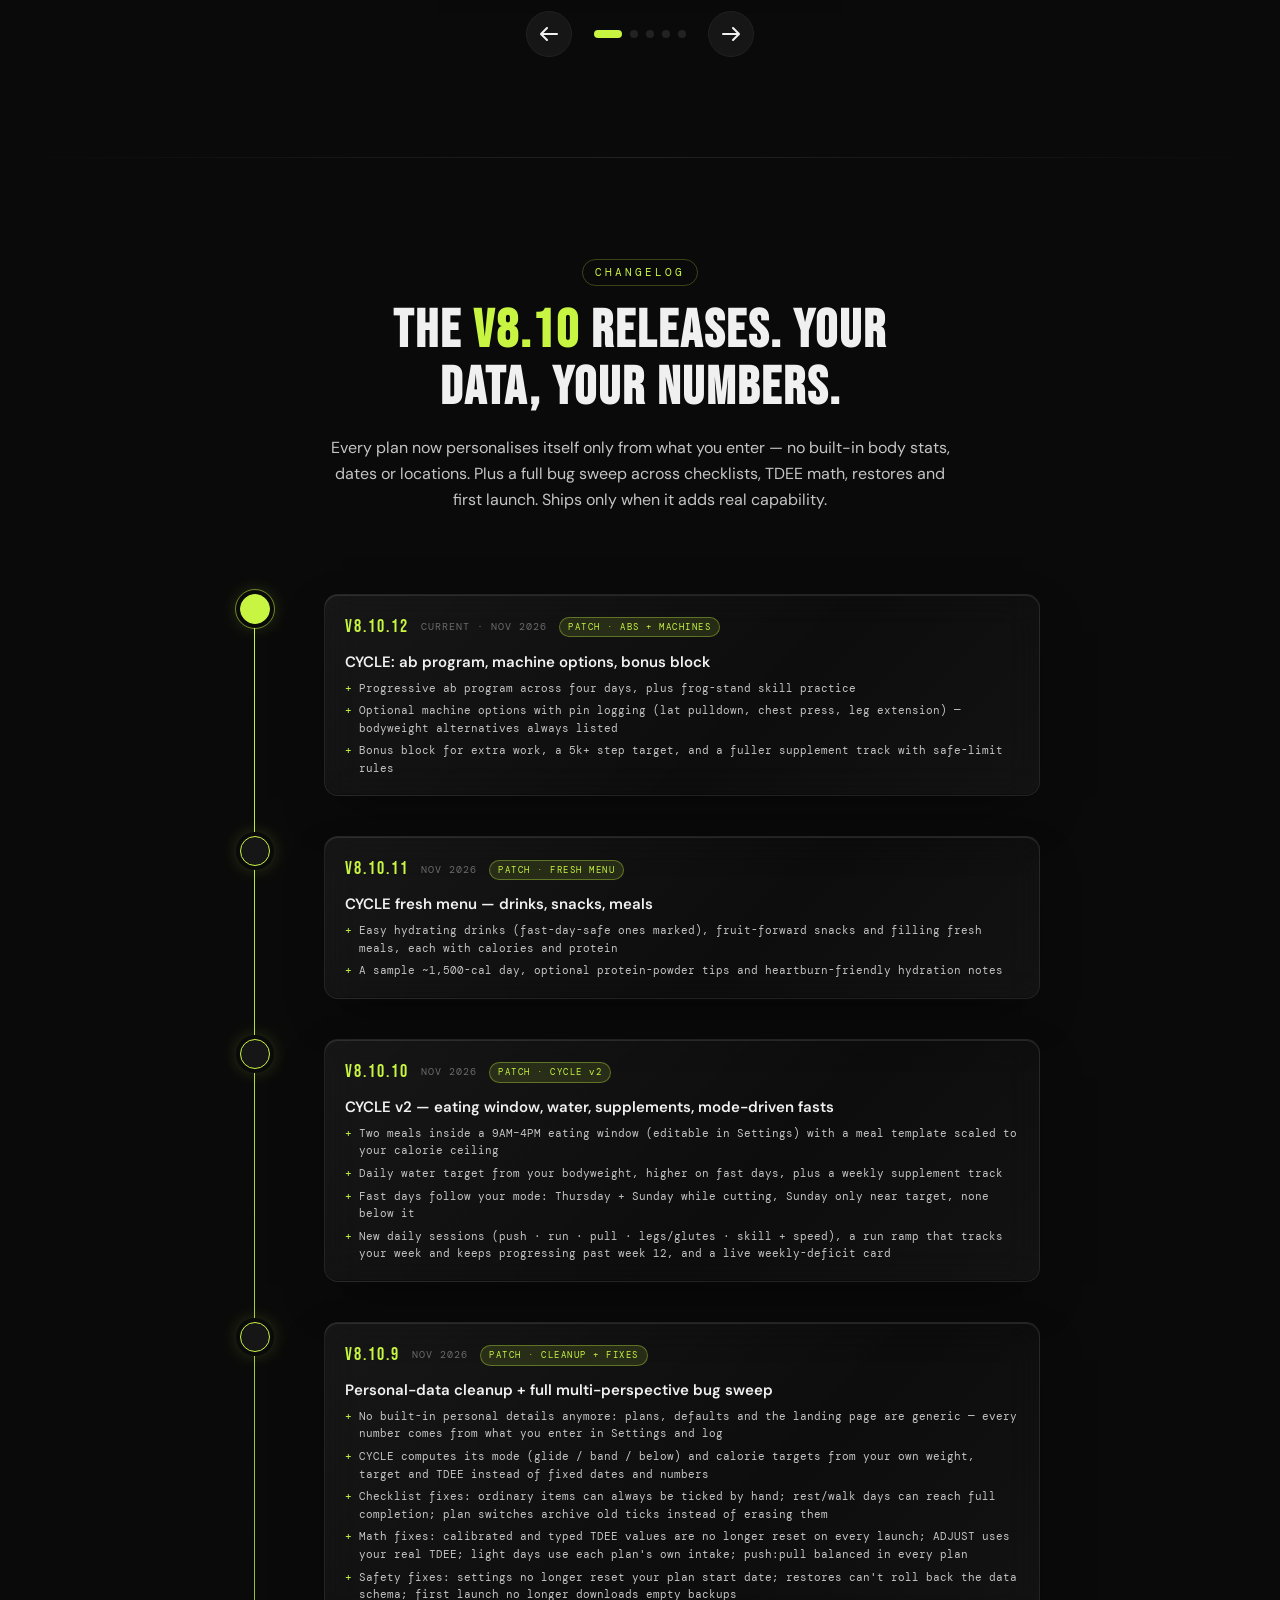
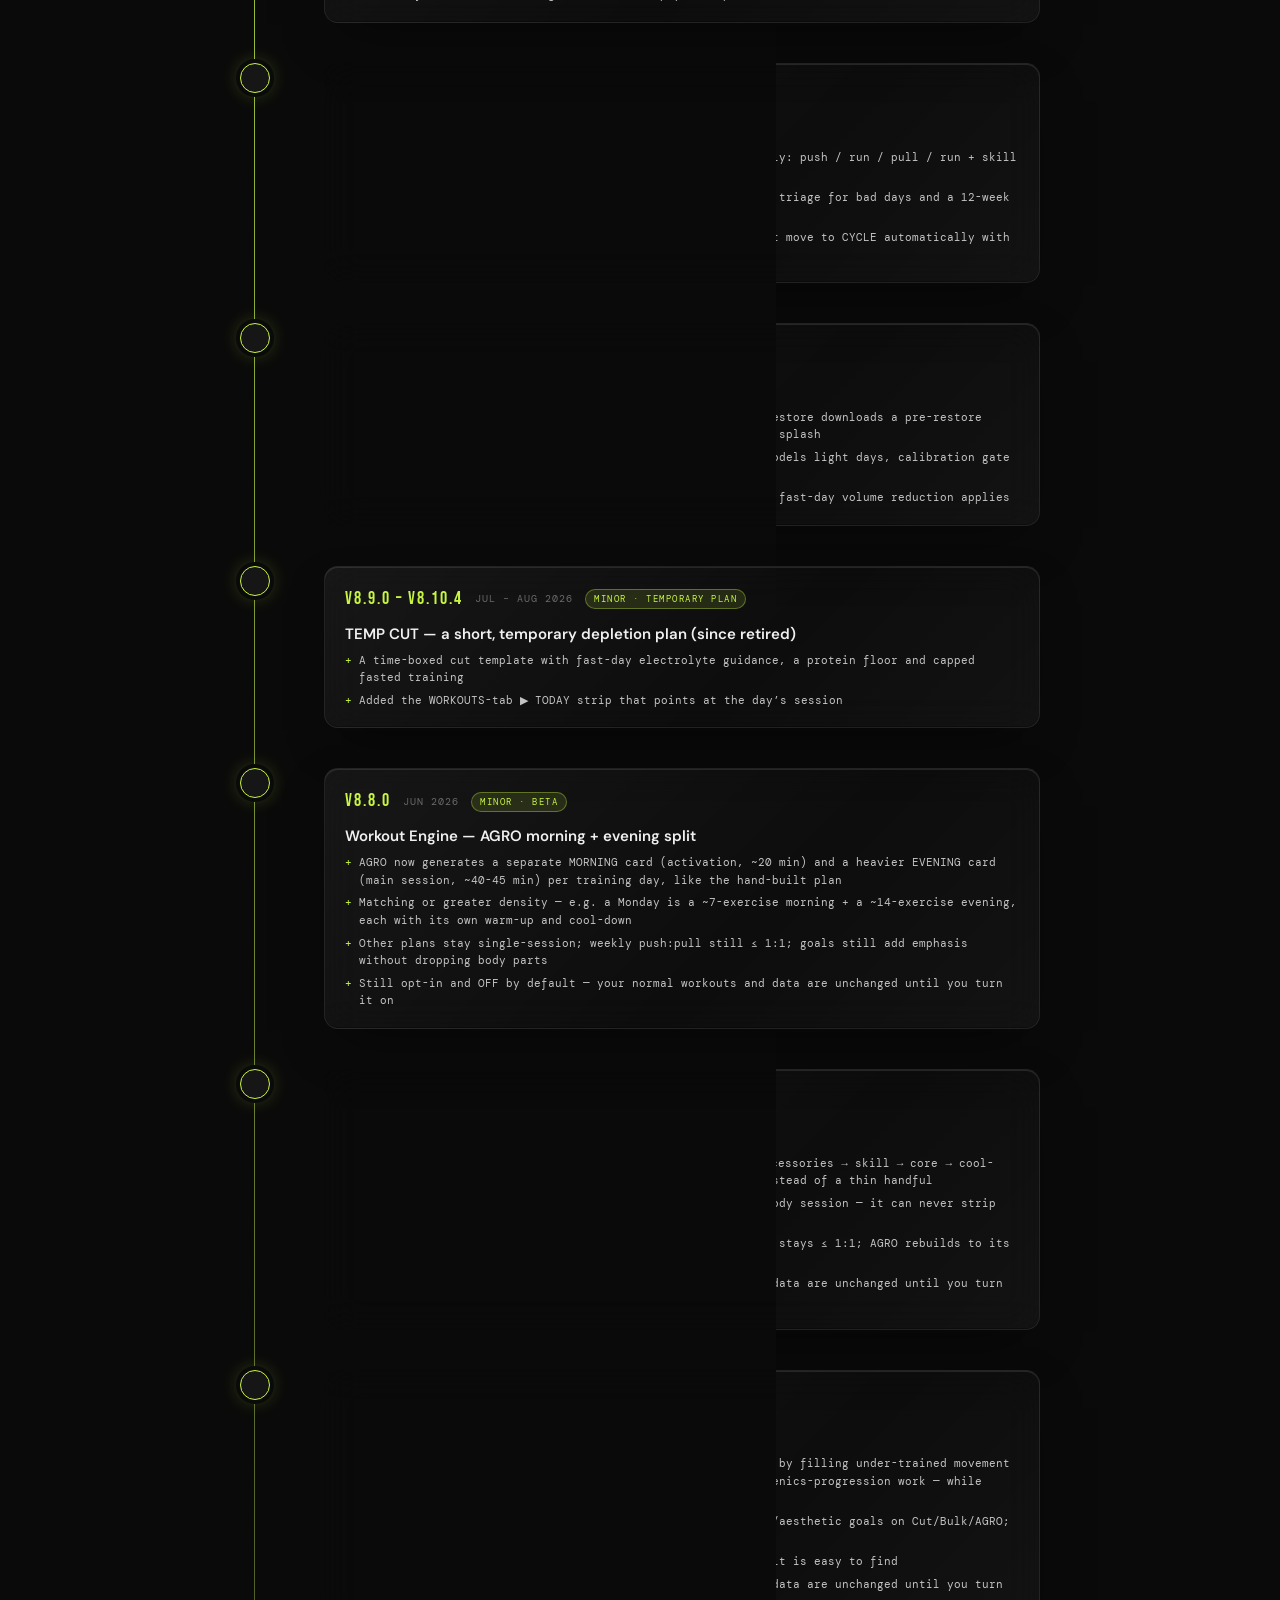
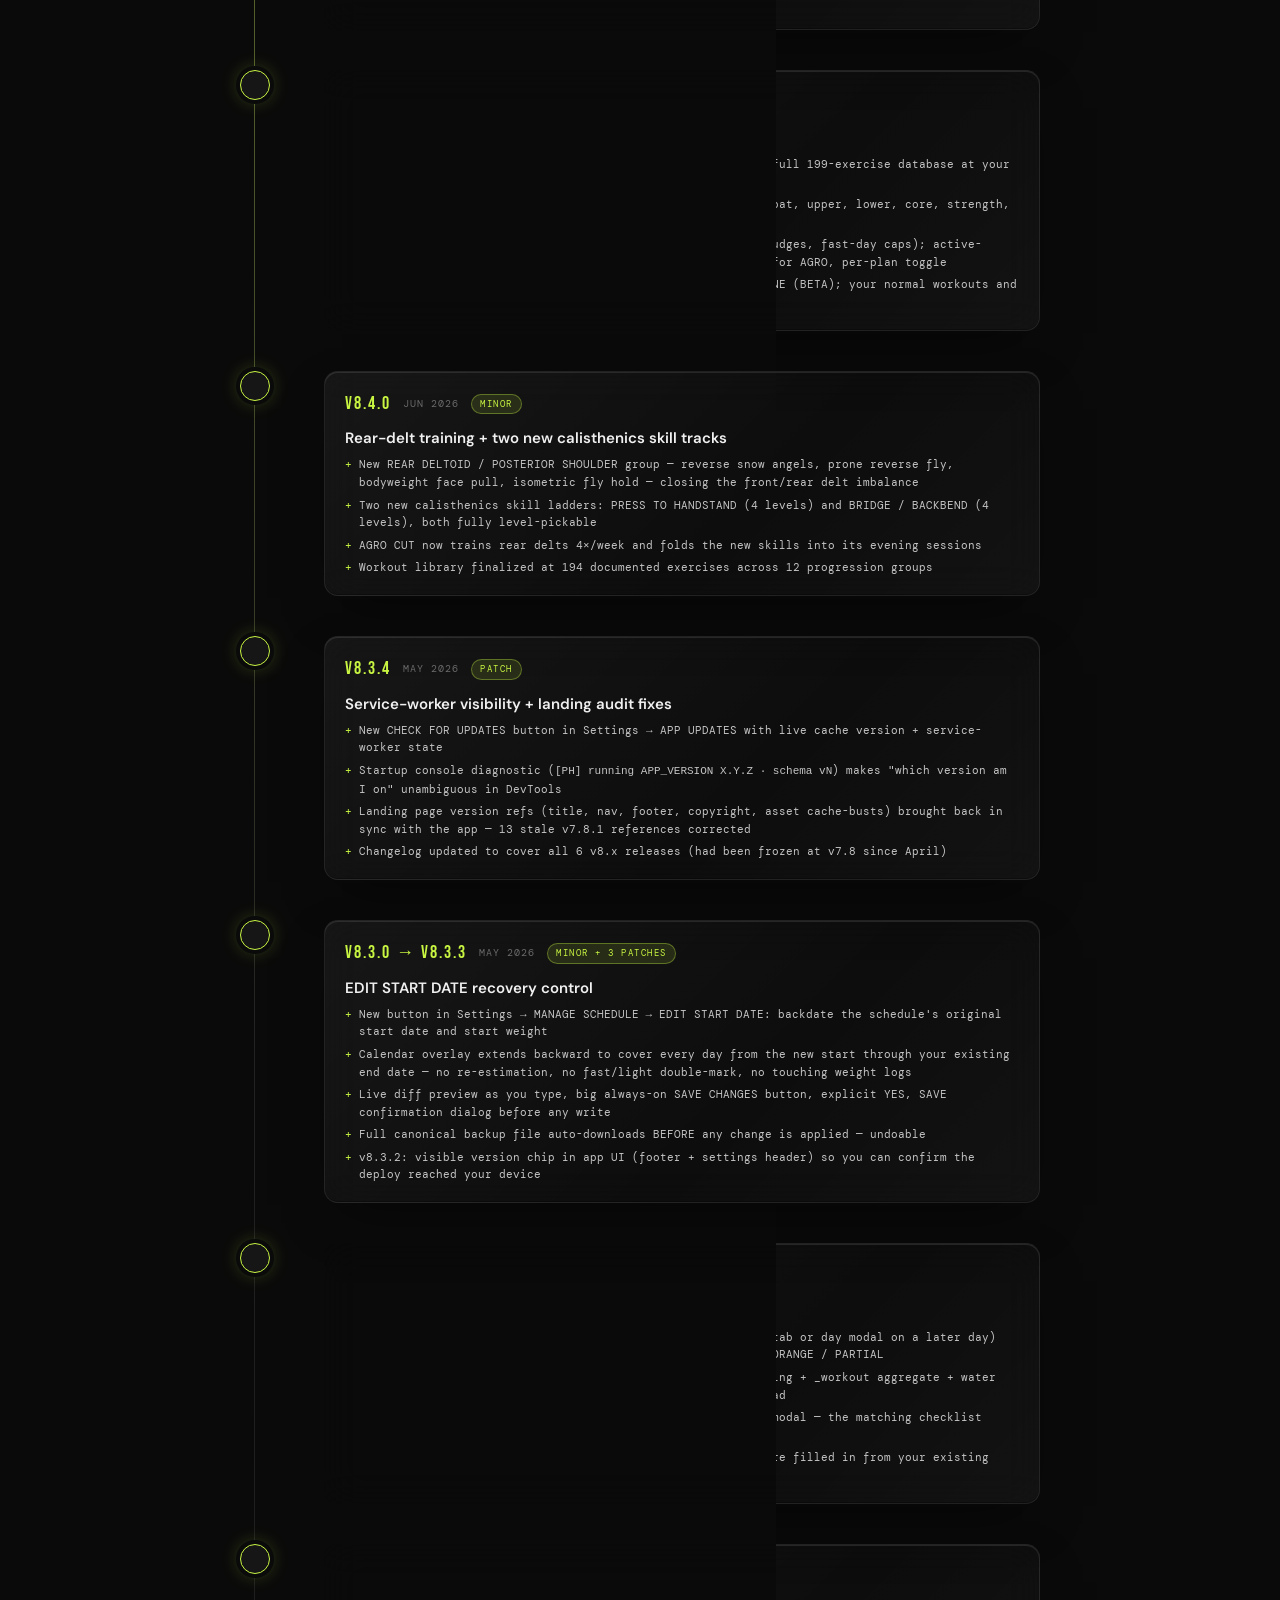
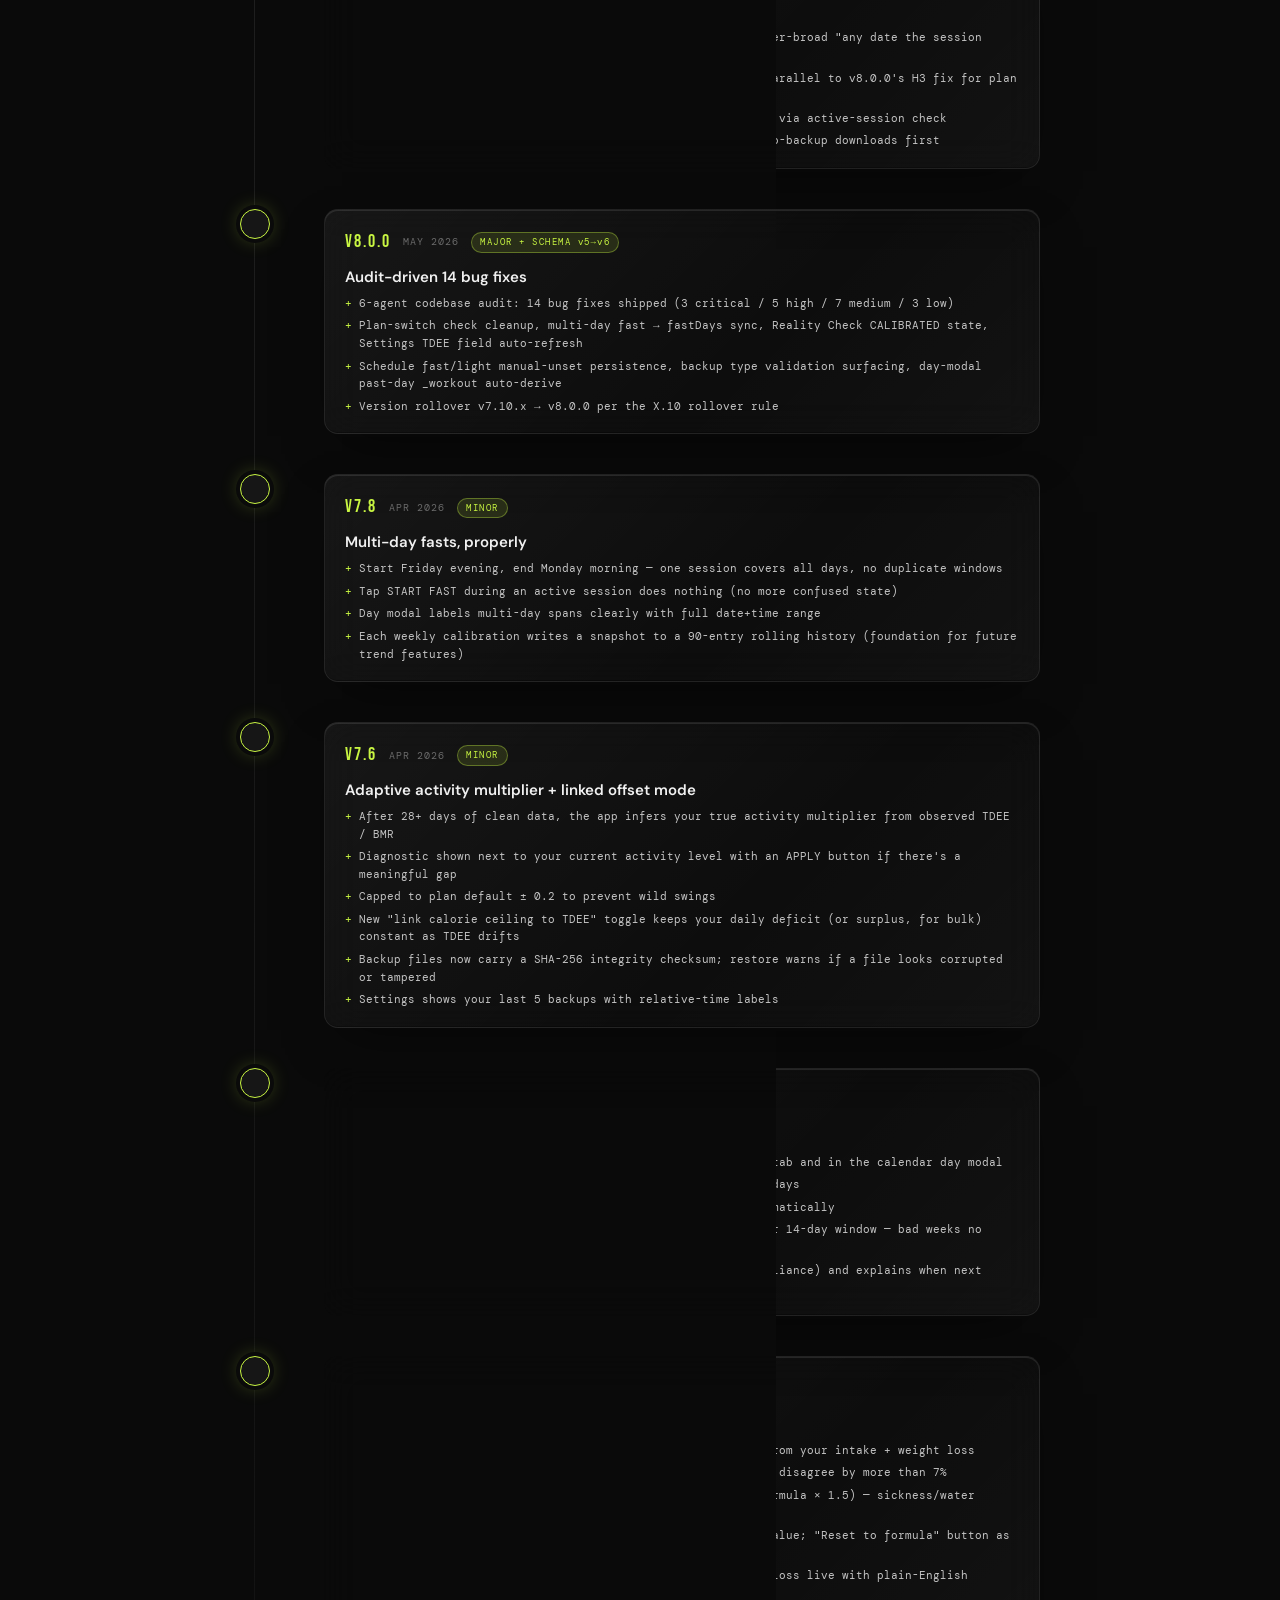
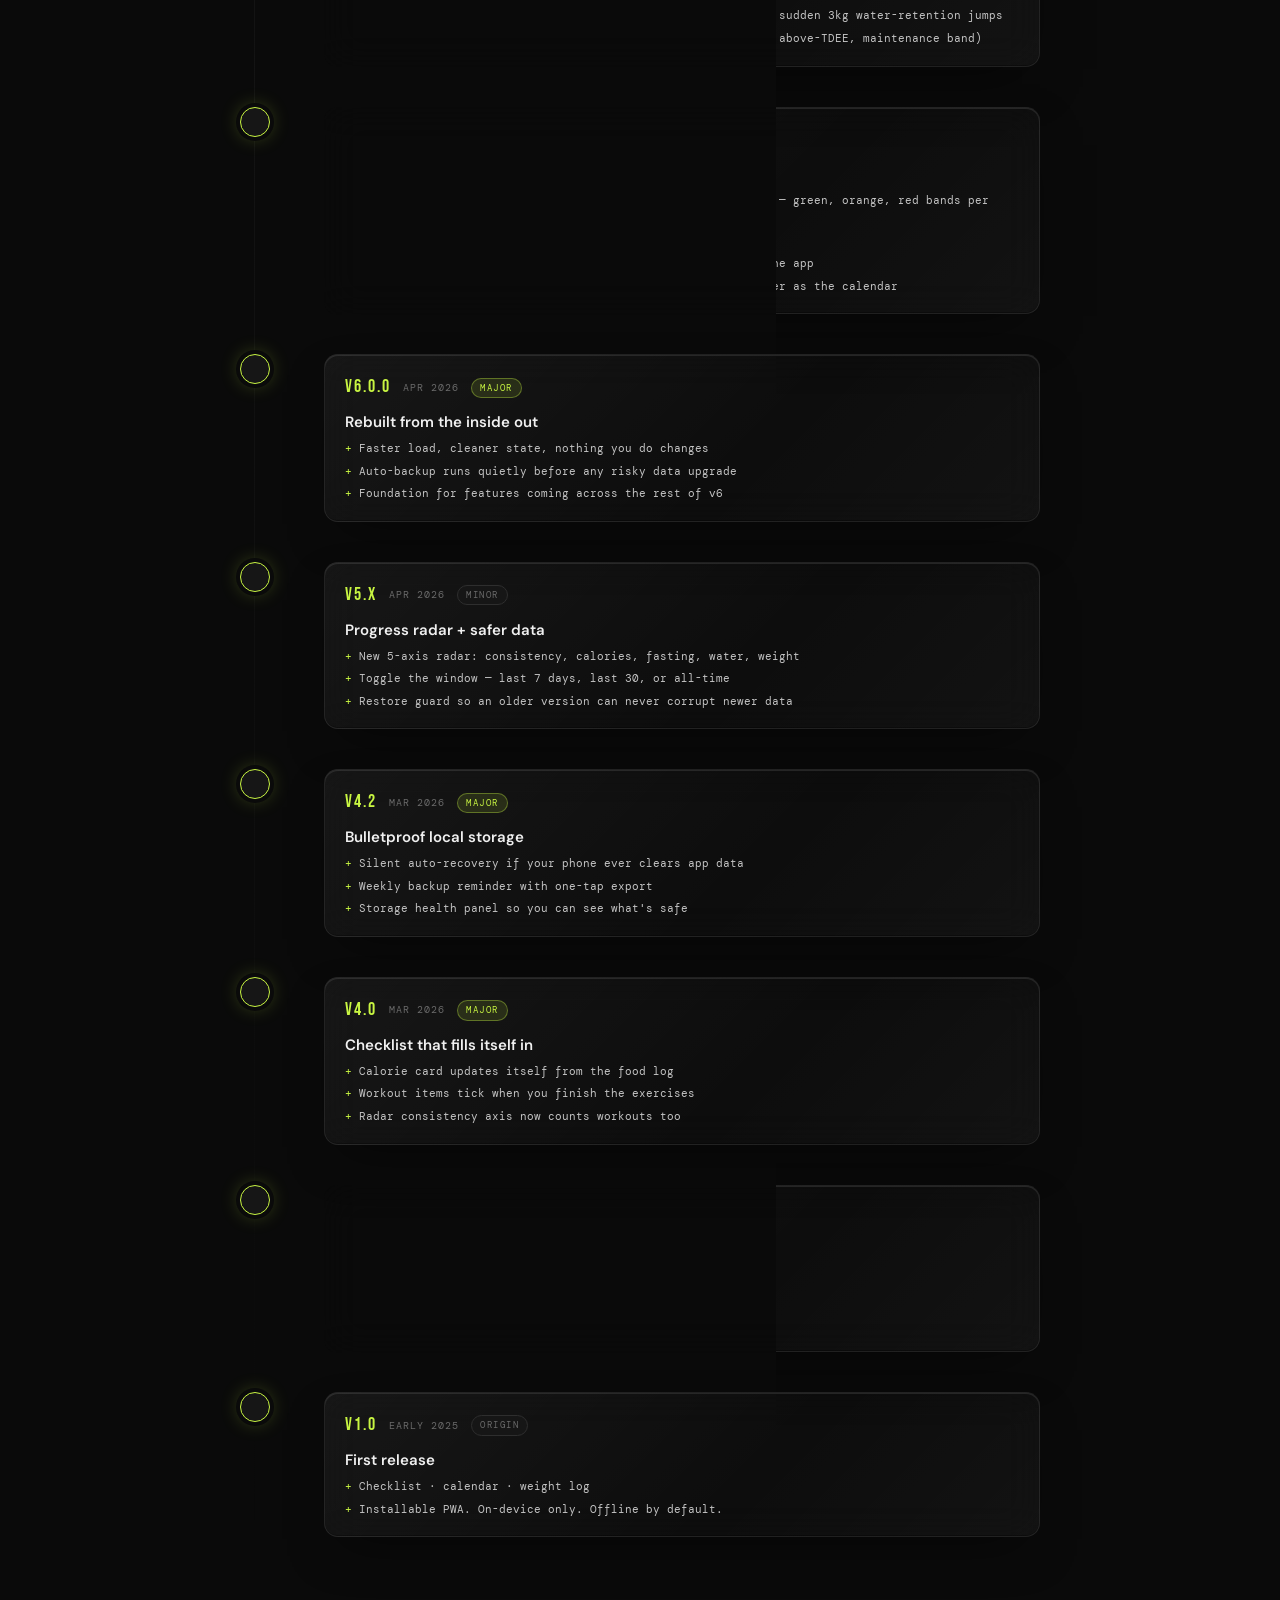
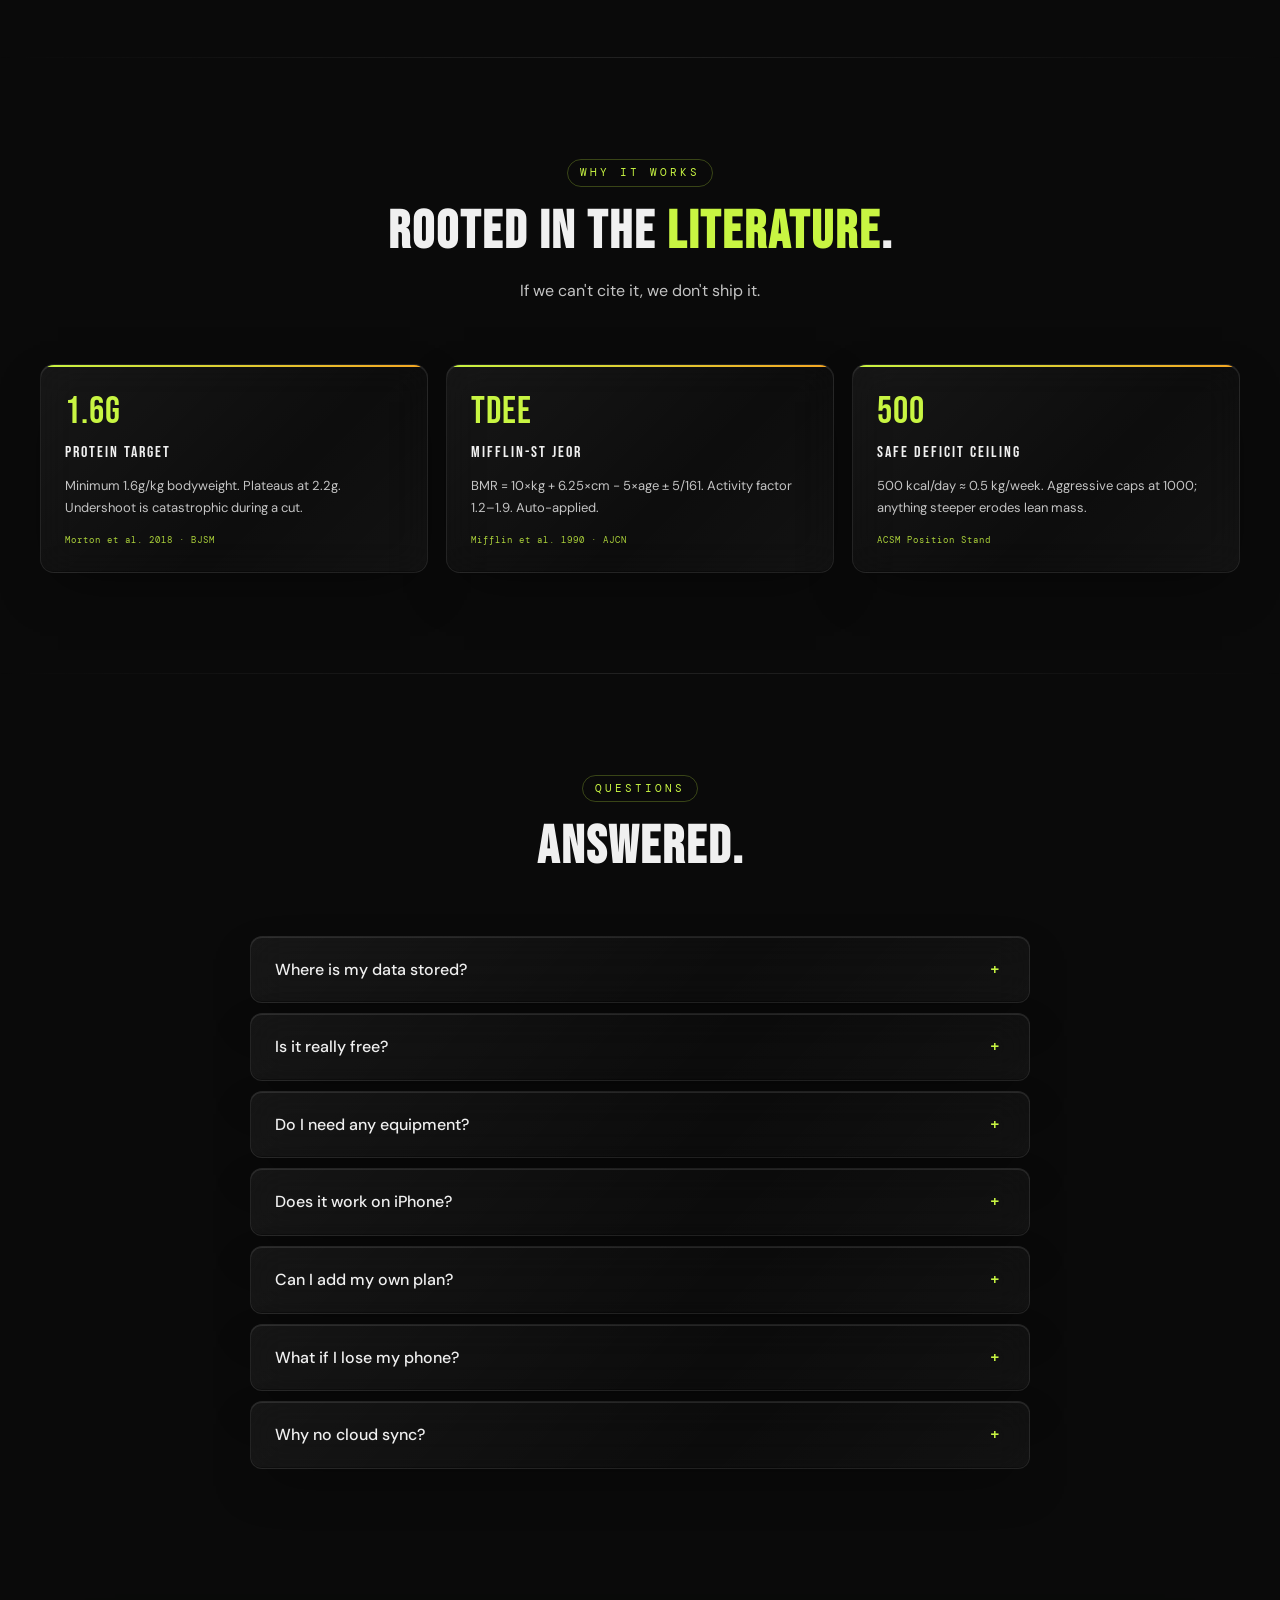
==== commit 2889244c: "v8.10.12: CYCLE ab program, machine options, bonus block, supplement track - 4-day progressive ab pr" ====
--- a/index.html
+++ b/index.html
@@ -9,17 +9,17 @@
   window.location.replace('app.html');
 }
 </script>
-<title>Protocol Health · v8.10.11 — offline fitness protocol tracker, free</title>
+<title>Protocol Health · v8.10.12 — offline fitness protocol tracker, free</title>
 <meta name="description" content="Free fitness protocol PWA. Installs like a native app. Five training plans. Zero equipment. Zero accounts. Your data stays on your device.">
 <meta name="theme-color" content="#0a0a0a">
 <link rel="icon" type="image/png" sizes="32x32" href="favicon-32.png">
 <link rel="icon" type="image/x-icon" href="favicon.ico">
 <link rel="apple-touch-icon" href="PH_LOGO_192.png">
-<link rel="stylesheet" href="assets/landing.css?v=8.10.11">
-<link rel="stylesheet" href="assets/landing-sections.css?v=8.10.11">
-<link rel="stylesheet" href="assets/landing-demos.css?v=8.10.11">
-<link rel="stylesheet" href="assets/landing-v5.css?v=8.10.11">
-<link rel="stylesheet" href="assets/install-guide.css?v=8.10.11">
+<link rel="stylesheet" href="assets/landing.css?v=8.10.12">
+<link rel="stylesheet" href="assets/landing-sections.css?v=8.10.12">
+<link rel="stylesheet" href="assets/landing-demos.css?v=8.10.12">
+<link rel="stylesheet" href="assets/landing-v5.css?v=8.10.12">
+<link rel="stylesheet" href="assets/install-guide.css?v=8.10.12">
 </head>
 <body>
 
@@ -31,7 +31,7 @@
   <a href="#" class="nav-logo">
     <img src="PH_ARROWS_LOGO.png" alt="">
     <div class="brand">PROTOCOL <span>HEALTH</span></div>
-    <div class="ver">v8.10.11</div>
+    <div class="ver">v8.10.12</div>
   </a>
   <div class="nav-links">
     <a href="#anywhere">ANYWHERE</a>
@@ -49,7 +49,7 @@
   <div class="hero-copy">
     <div class="hero-badge">
       <span class="dot"></span>
-      v8.10.11 · FREE · OFFLINE · NO ACCOUNT
+      v8.10.12 · FREE · OFFLINE · NO ACCOUNT
     </div>
     <h1>
       <span class="outlined">YOUR</span> <span class="accent">PROTOCOL.</span><br>
@@ -567,8 +567,25 @@
       <div class="cl-dot current"></div>
       <div class="cl-body">
         <div class="cl-head">
+          <div class="cl-ver">v8.10.12</div>
+          <div class="cl-date">CURRENT · NOV 2026</div>
+          <div class="cl-tag">PATCH · ABS + MACHINES</div>
+        </div>
+        <h4>CYCLE: ab program, machine options, bonus block</h4>
+        <ul>
+          <li>Progressive ab program across four days, plus frog-stand skill practice</li>
+          <li>Optional machine options with pin logging (lat pulldown, chest press, leg extension) — bodyweight alternatives always listed</li>
+          <li>Bonus block for extra work, a 5k+ step target, and a fuller supplement track with safe-limit rules</li>
+        </ul>
+      </div>
+    </div>
+
+    <div class="cl-entry reveal">
+      <div class="cl-dot"></div>
+      <div class="cl-body">
+        <div class="cl-head">
           <div class="cl-ver">v8.10.11</div>
-          <div class="cl-date">CURRENT · NOV 2026</div>
+          <div class="cl-date">NOV 2026</div>
           <div class="cl-tag">PATCH · FRESH MENU</div>
         </div>
         <h4>CYCLE fresh menu — drinks, snacks, meals</h4>
@@ -1146,7 +1163,7 @@
     </a>
     <a href="#" class="btn-ghost" onclick="openInstall(); return false;">INSTALL GUIDE</a>
   </div>
-  <div class="note">v8.10.11 · Installable PWA · Offline ready</div>
+  <div class="note">v8.10.12 · Installable PWA · Offline ready</div>
 </section>
 
 <!-- FOOTER -->
@@ -1159,7 +1176,7 @@
       </div>
       <p>Installable PWA. On your device. No cloud.</p>
       <div class="footer-stats">
-        <div><span class="v">v8.10.11</span><span class="l">CURRENT</span></div>
+        <div><span class="v">v8.10.12</span><span class="l">CURRENT</span></div>
         <div><span class="v">100+</span><span class="l">SHIPPED</span></div>
         <div><span class="v">0</span><span class="l">APIS</span></div>
       </div>
@@ -1190,7 +1207,7 @@
   </div>
 
   <div class="footer-bottom">
-    <div>© 2026 PROTOCOL HEALTH · v8.10.11 · ALL RIGHTS RESERVED</div>
+    <div>© 2026 PROTOCOL HEALTH · v8.10.12 · ALL RIGHTS RESERVED</div>
     <div class="fb-tags">
       <span>NO ACCOUNTS</span>
       <span>NO CLOUD</span>
@@ -1458,8 +1475,8 @@
 
 <!-- Scripts -->
 <script src="assets/landing.js"></script>
-<script src="assets/landing-v5.js?v=8.10.11"></script>
-<script src="assets/install-guide.js?v=8.10.11"></script>
+<script src="assets/landing-v5.js?v=8.10.12"></script>
+<script src="assets/install-guide.js?v=8.10.12"></script>
 
 </body>
 </html>
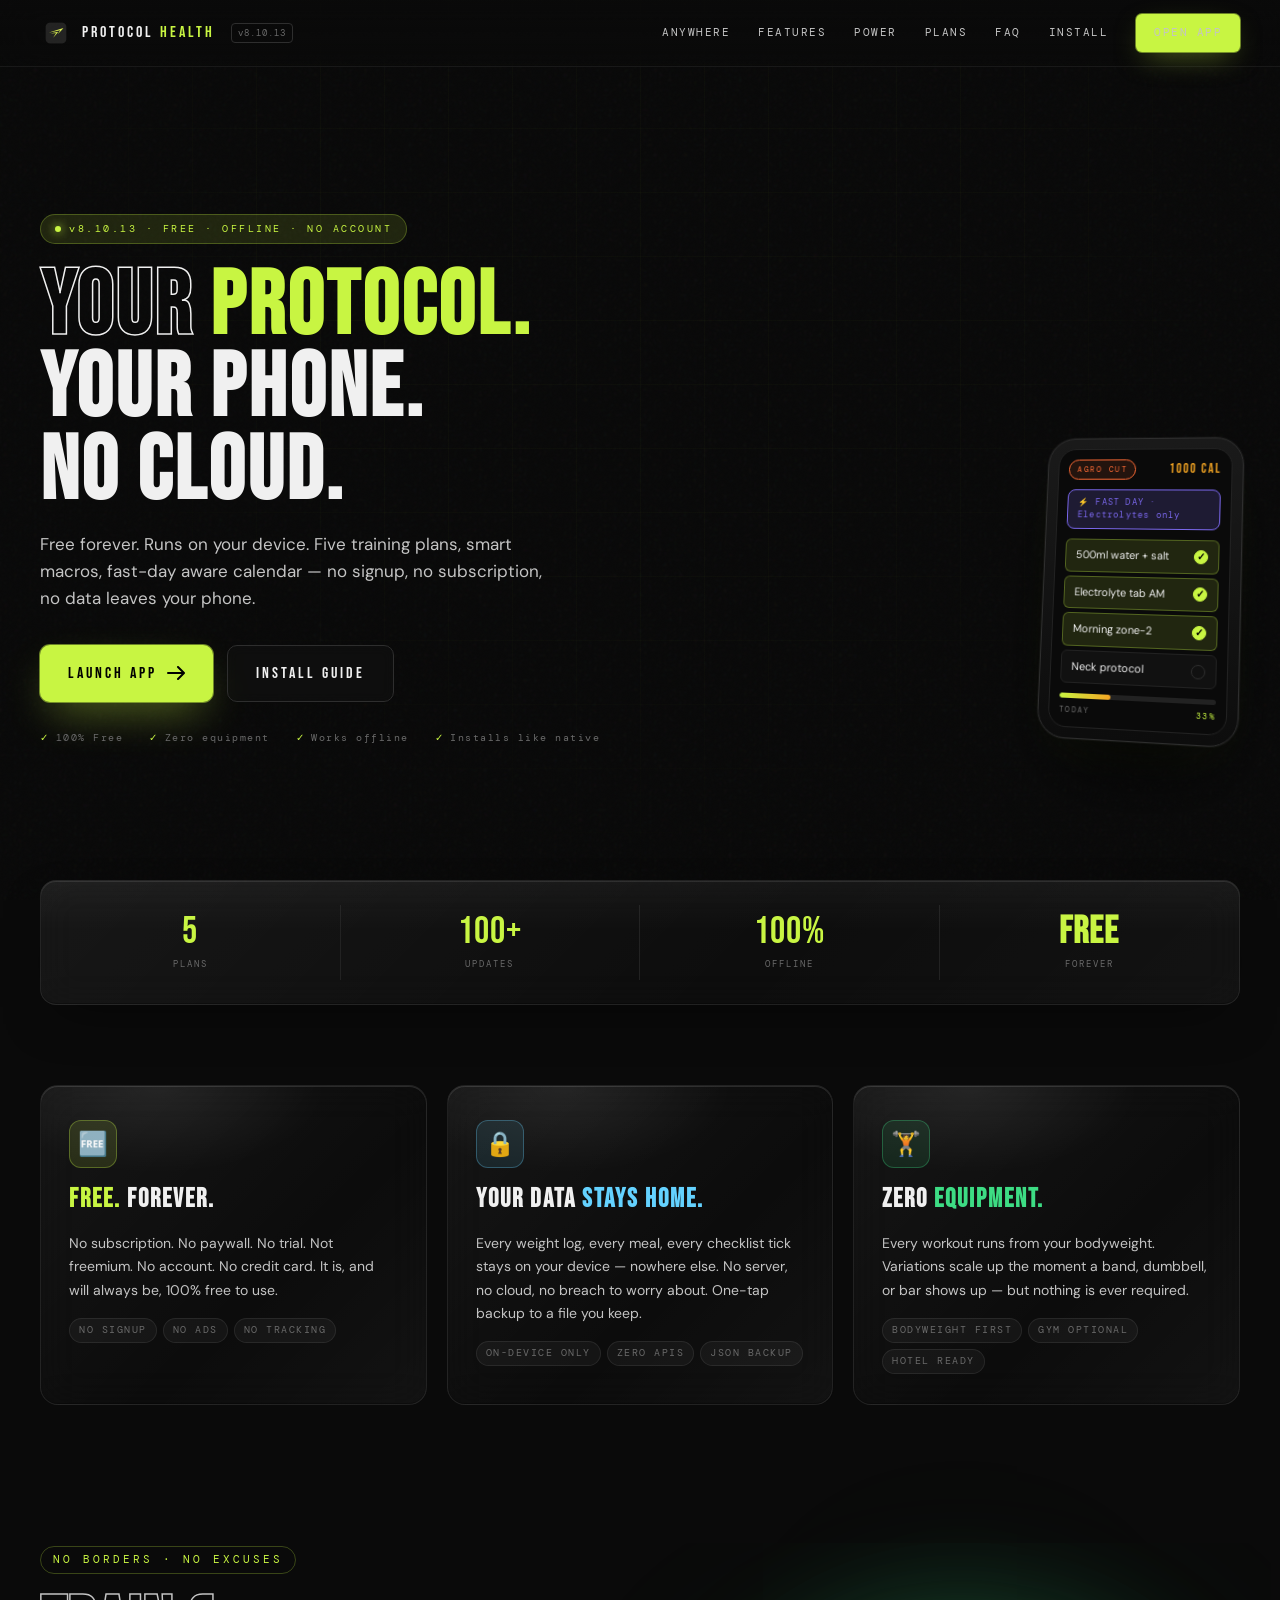
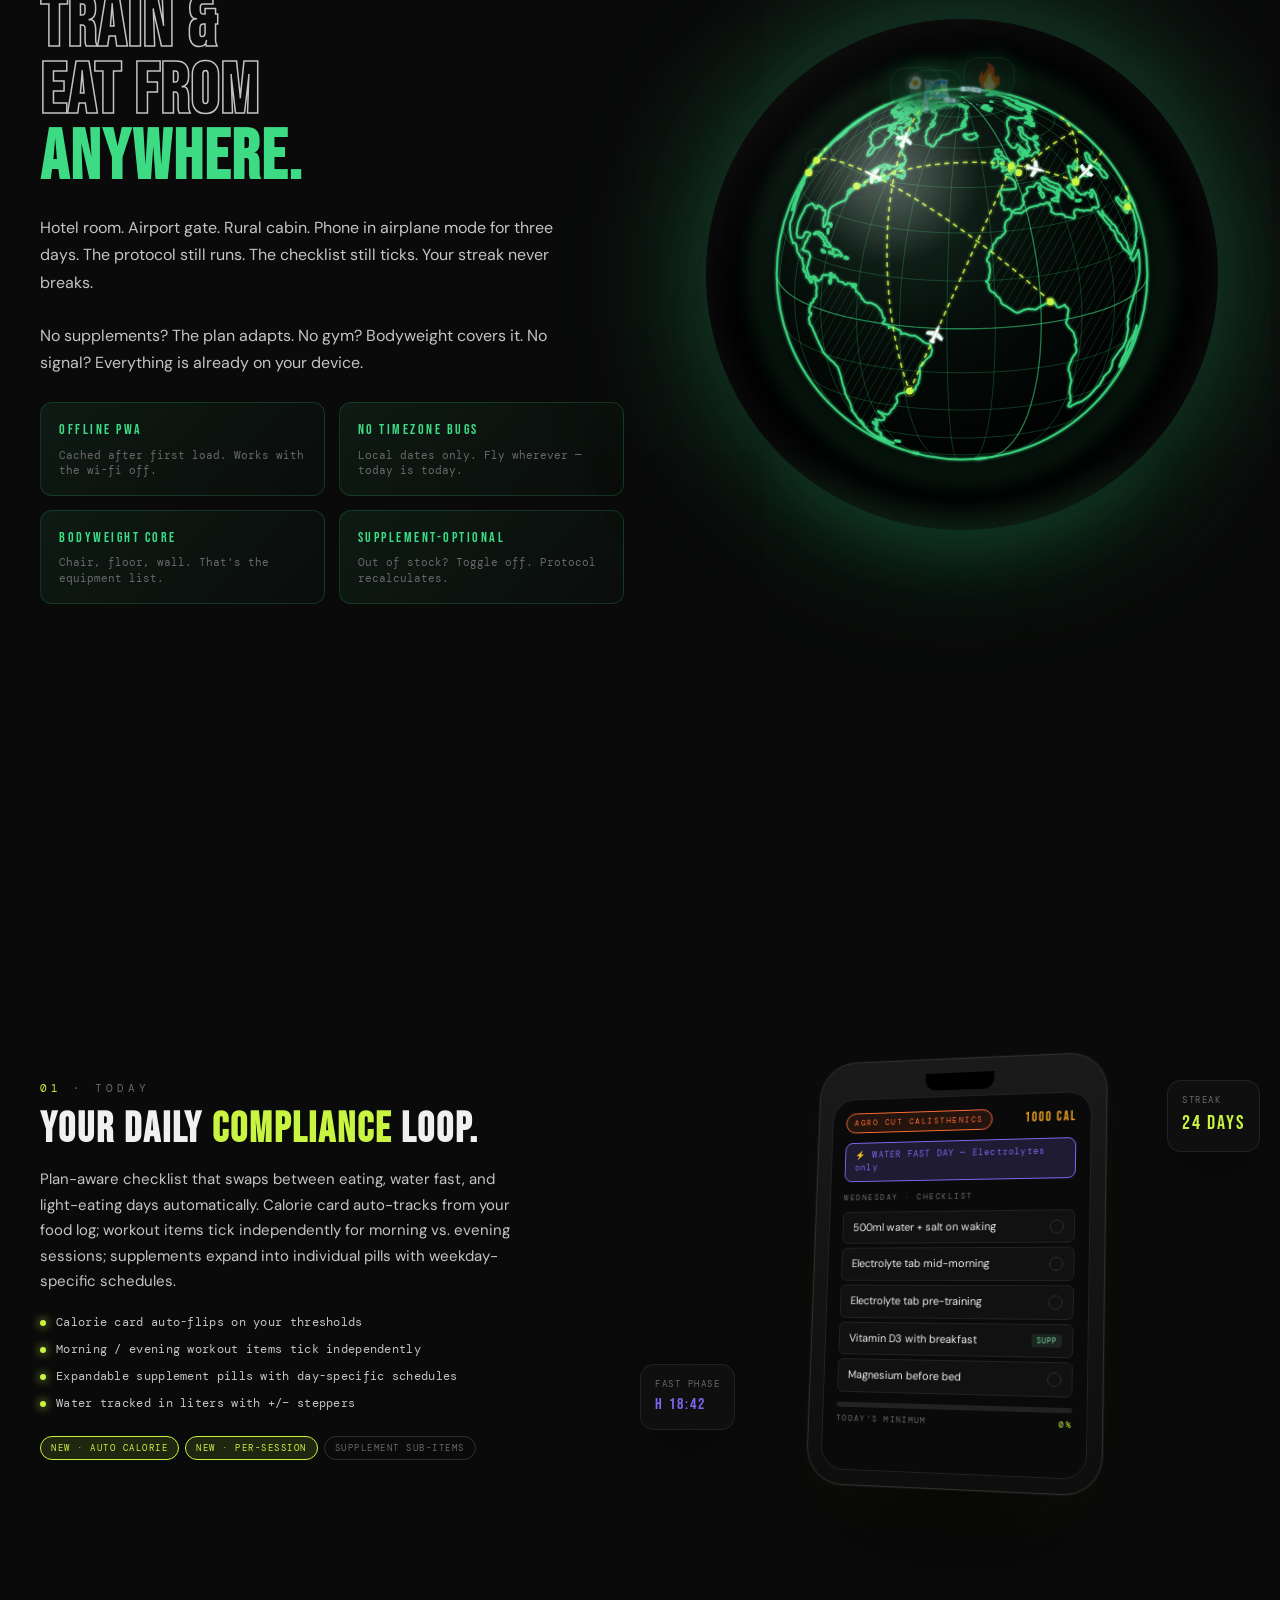
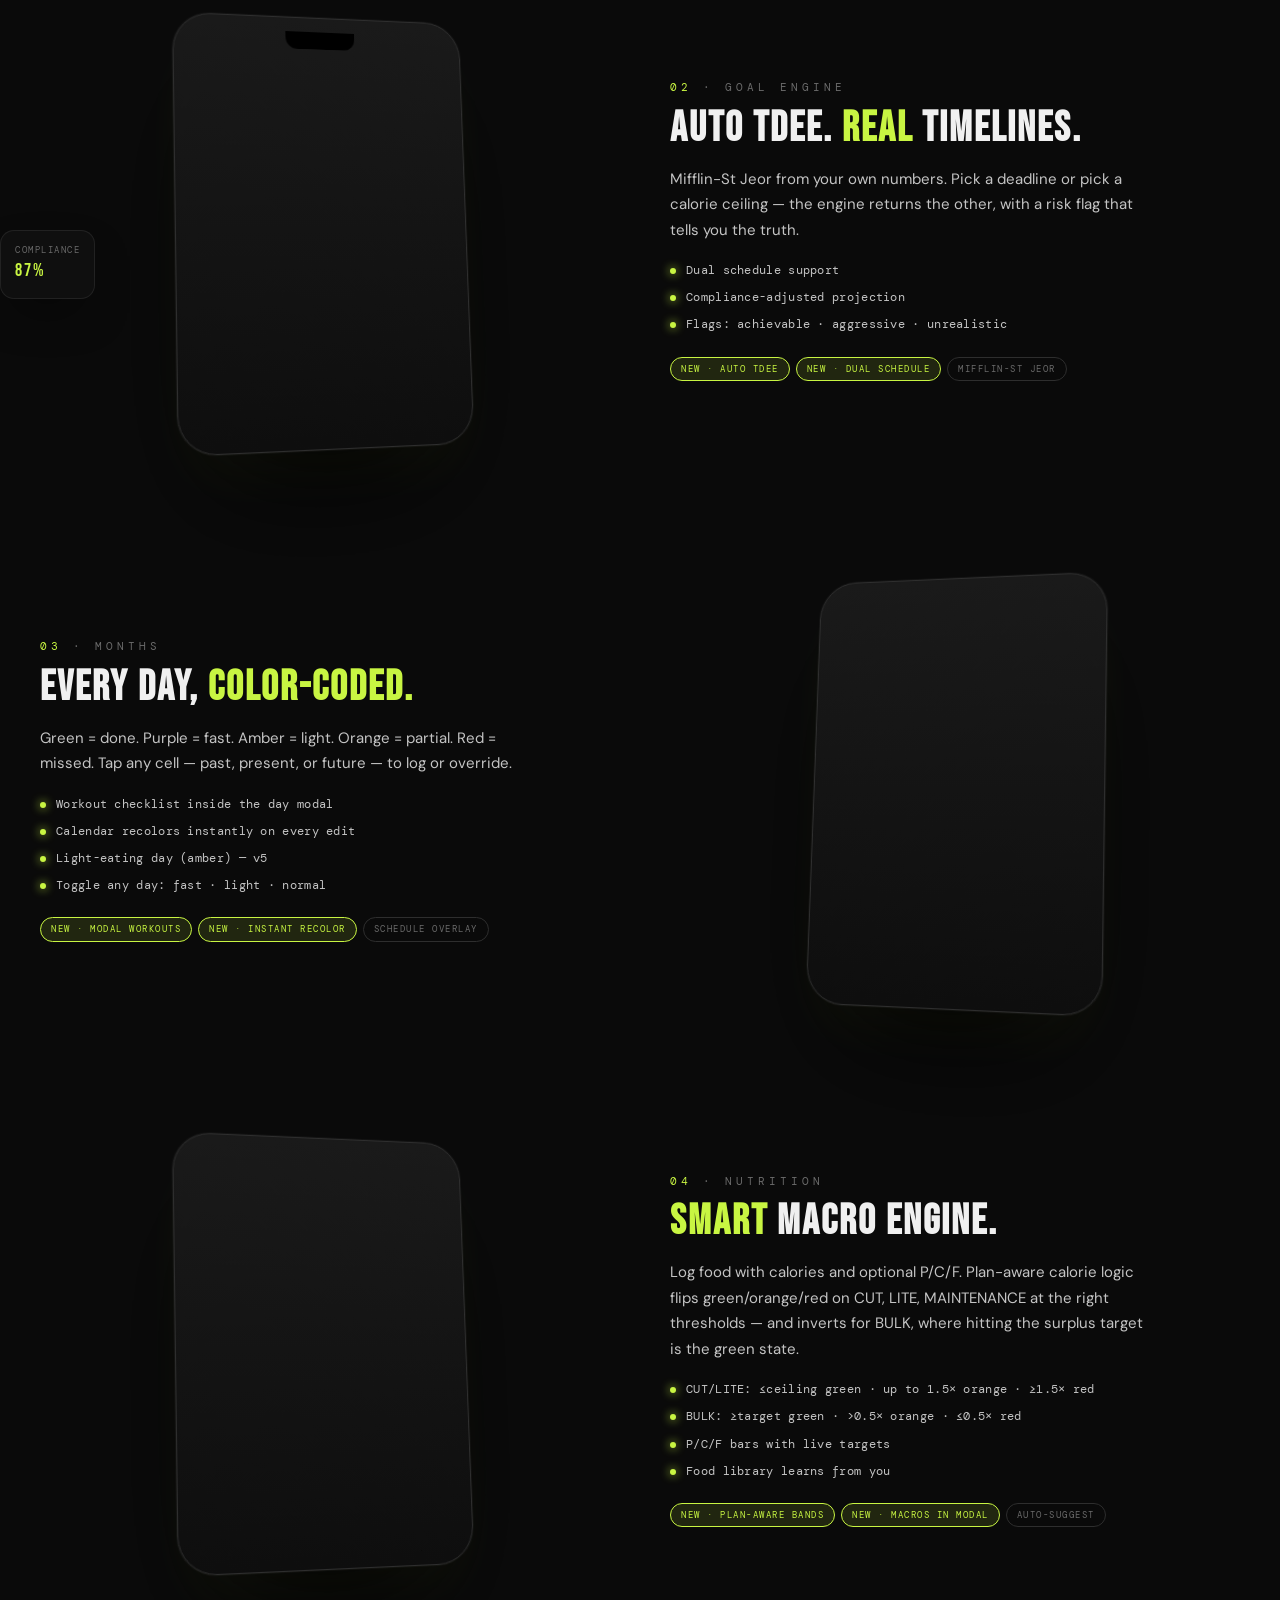
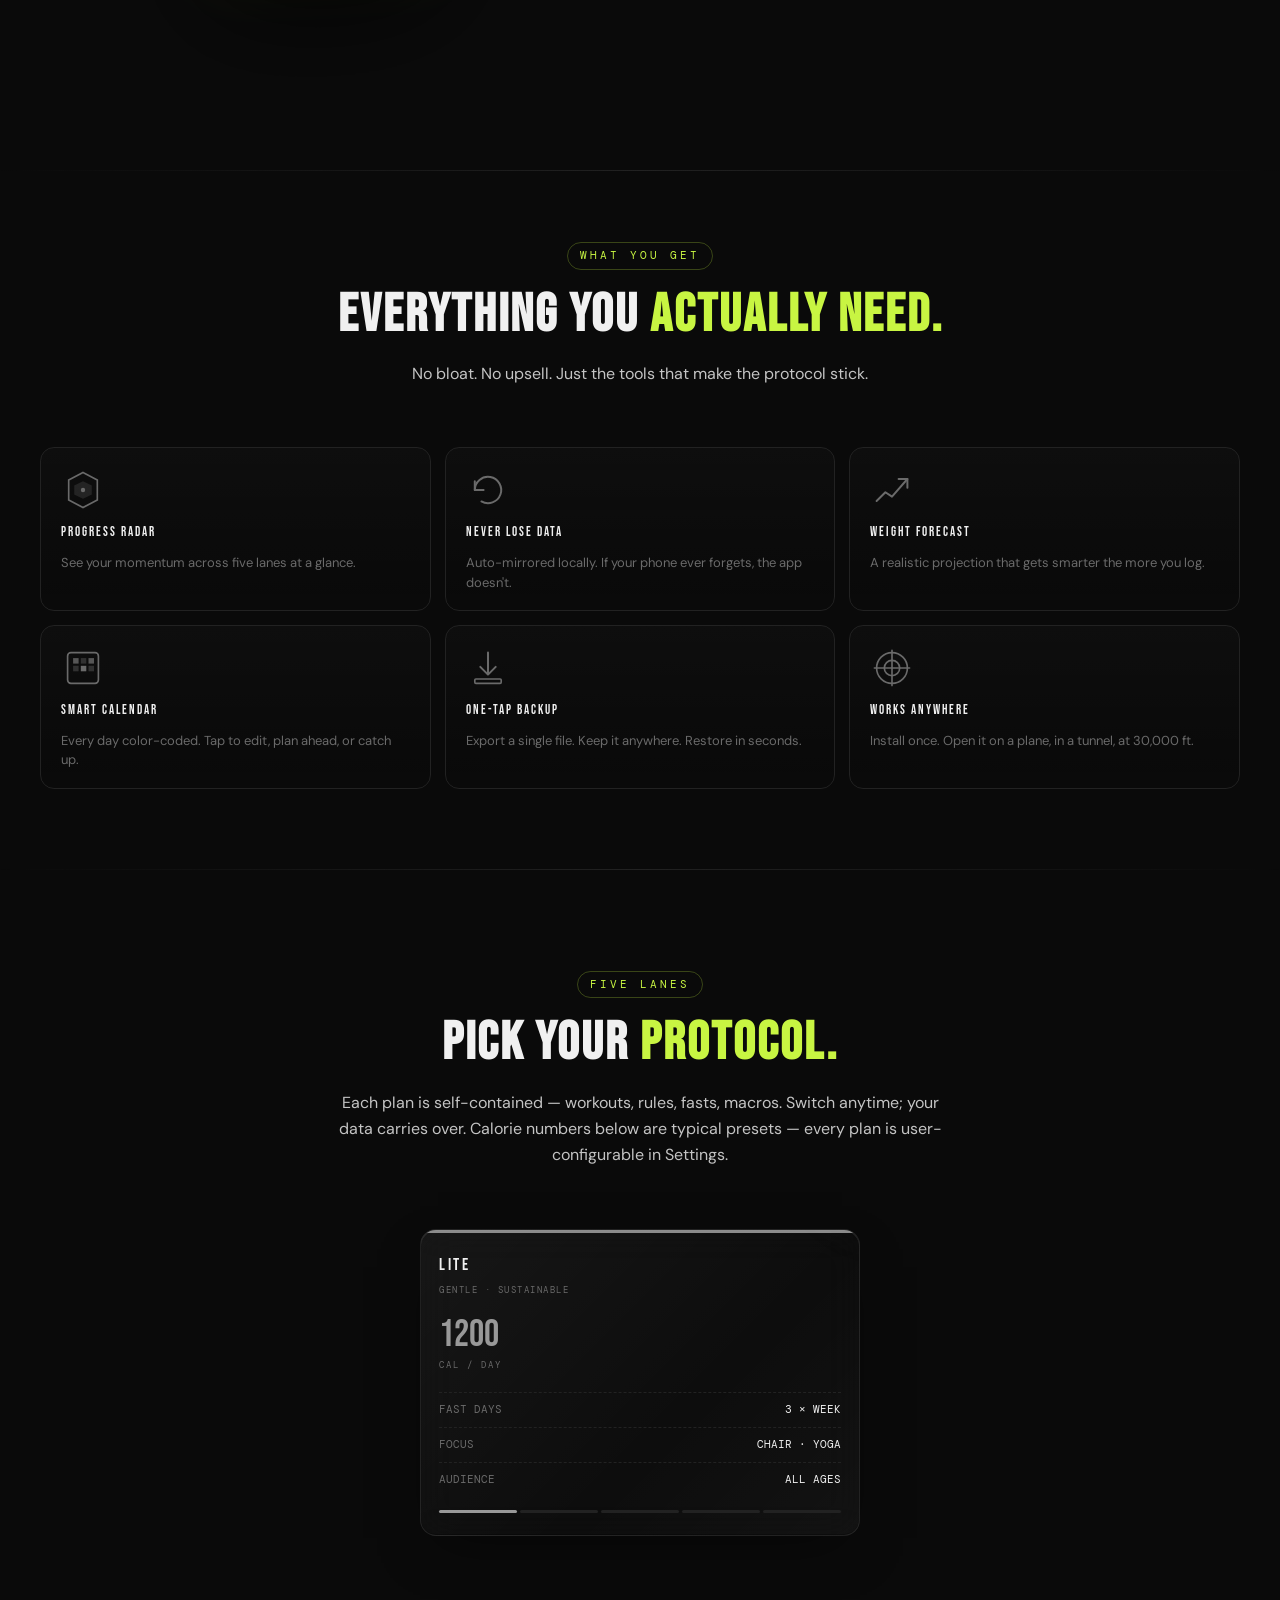
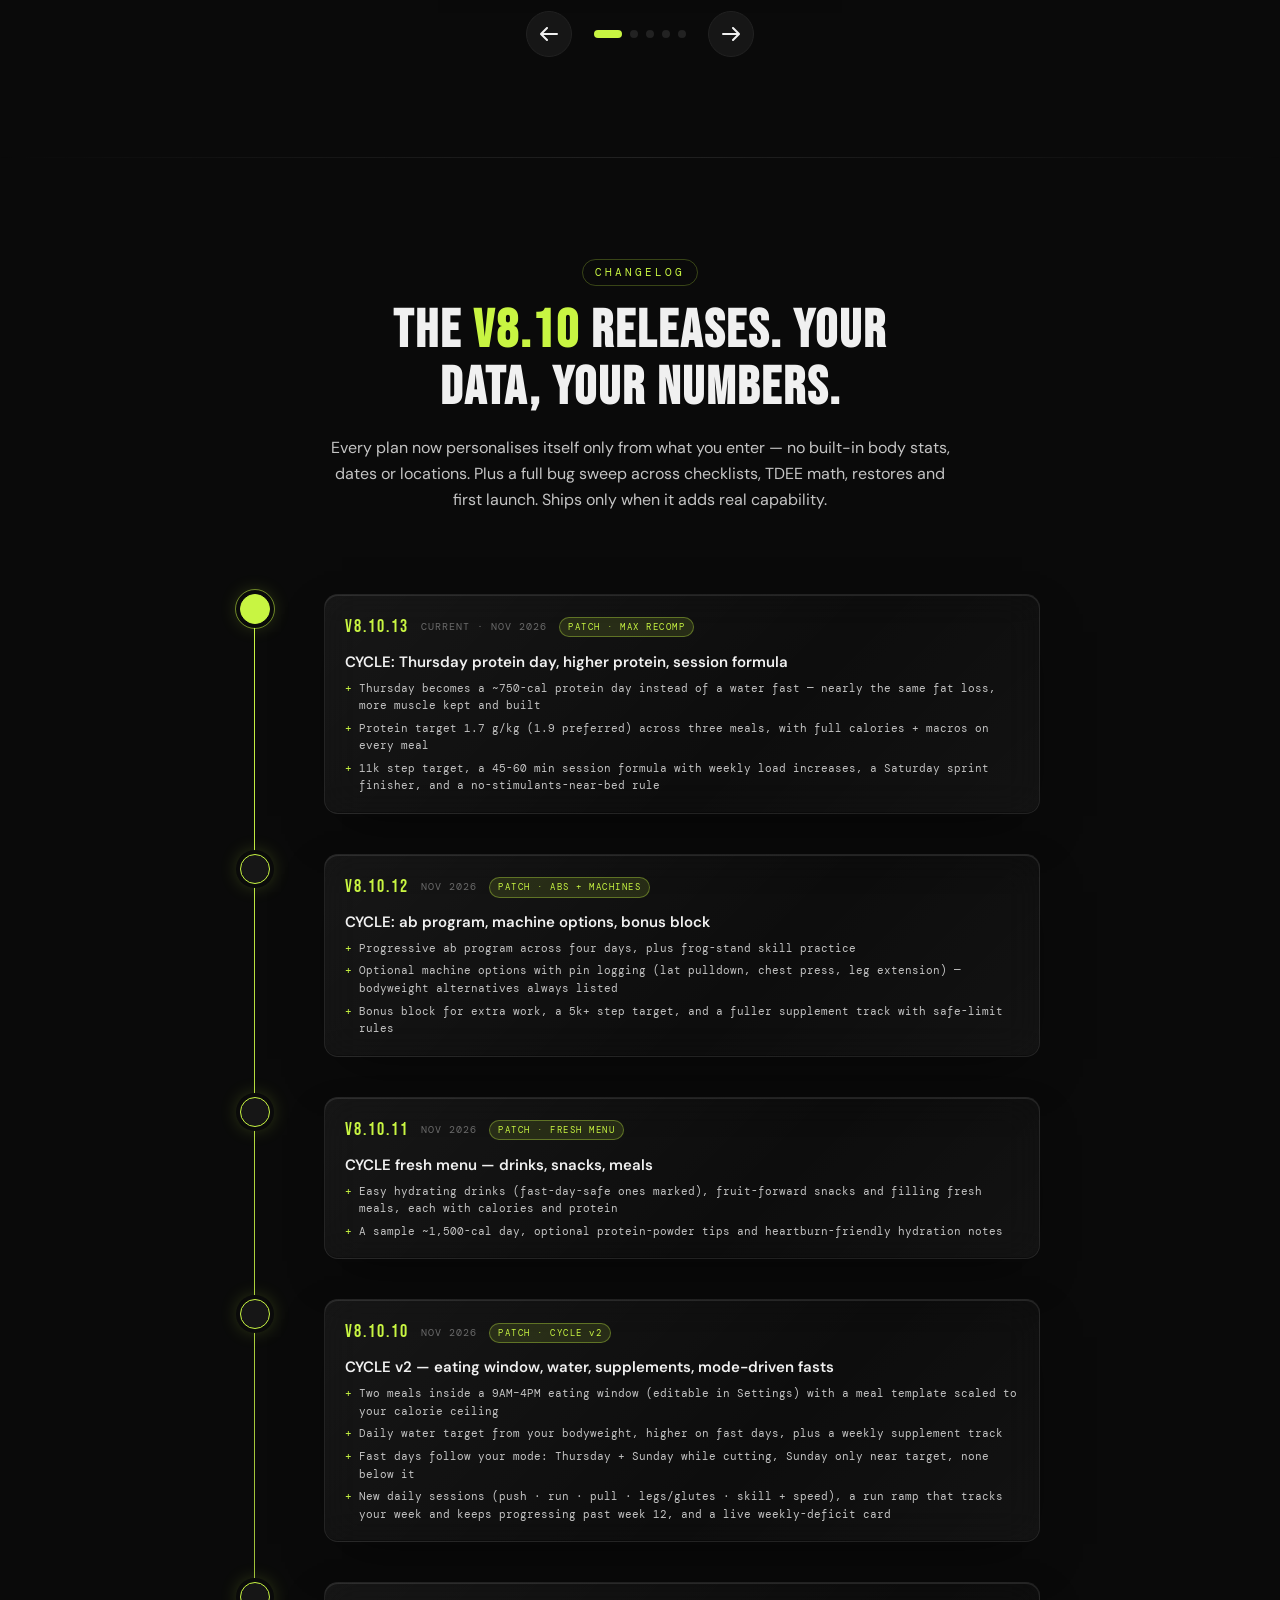
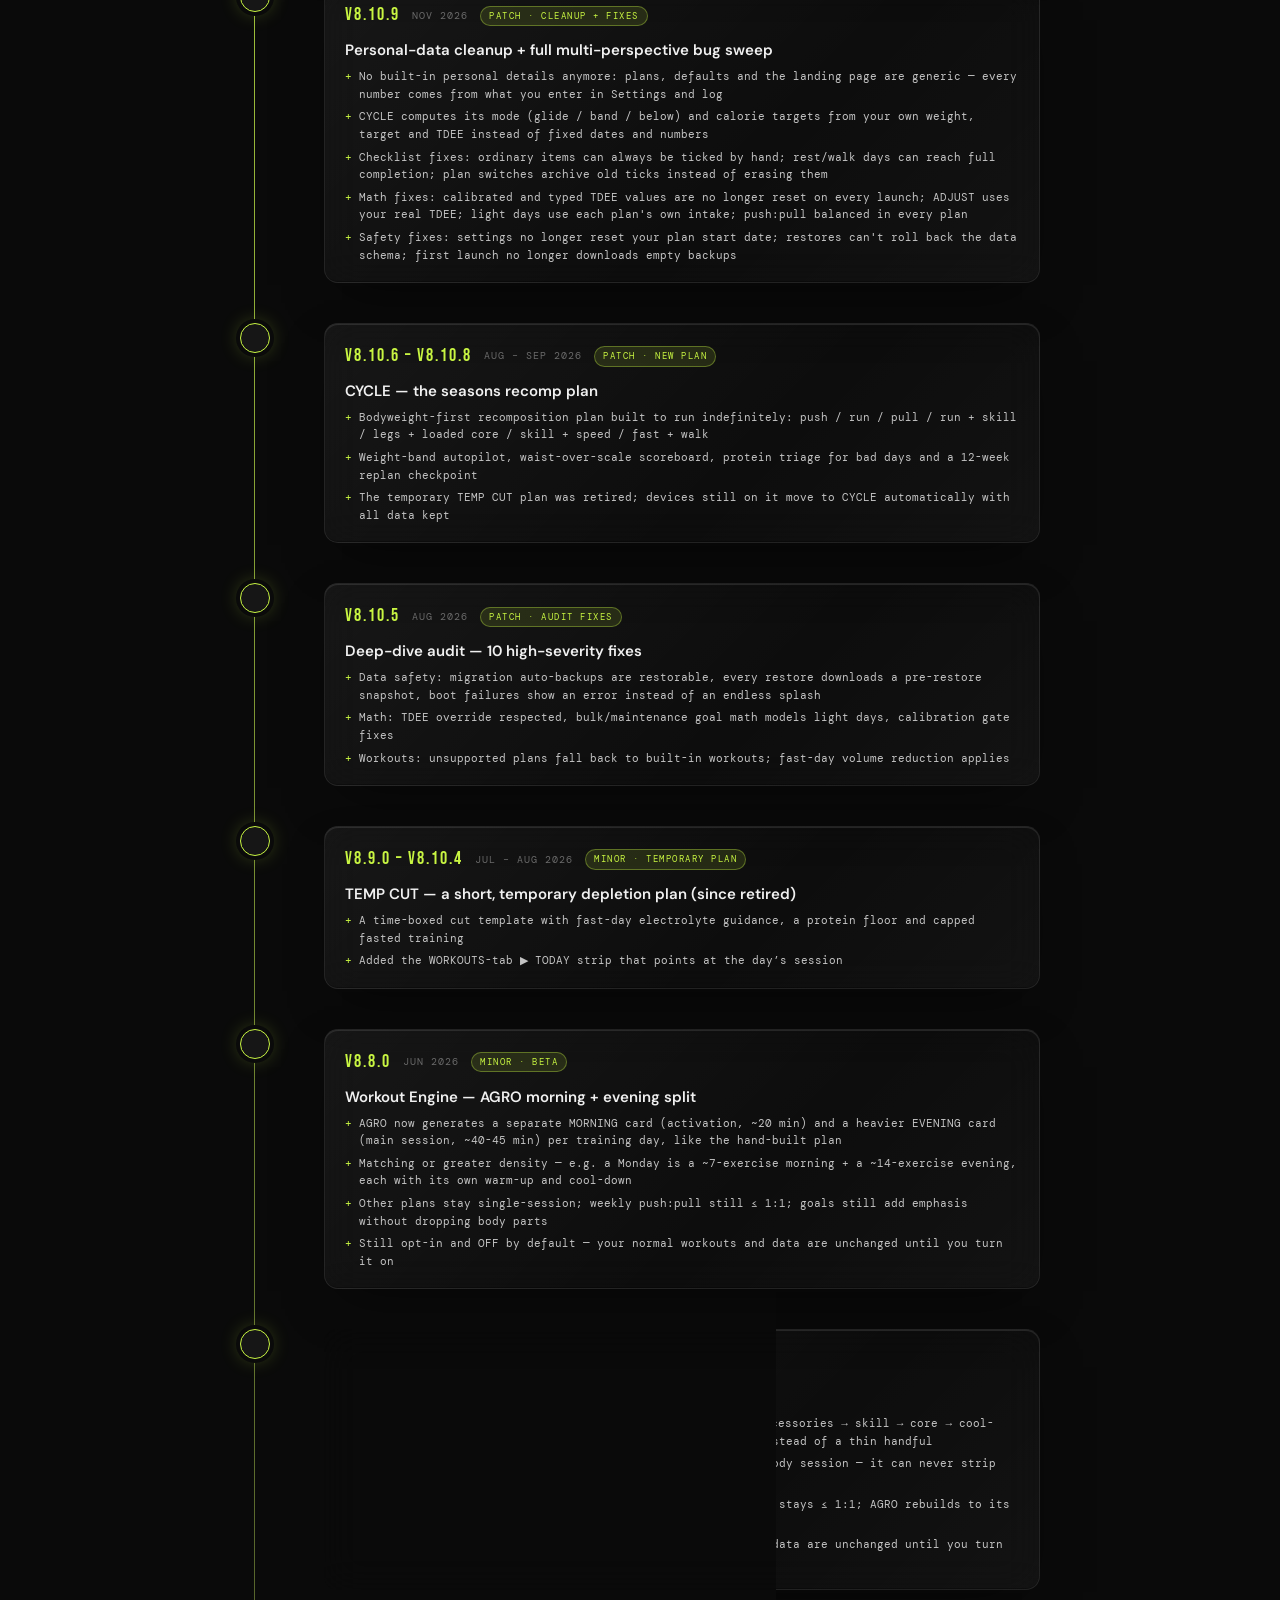
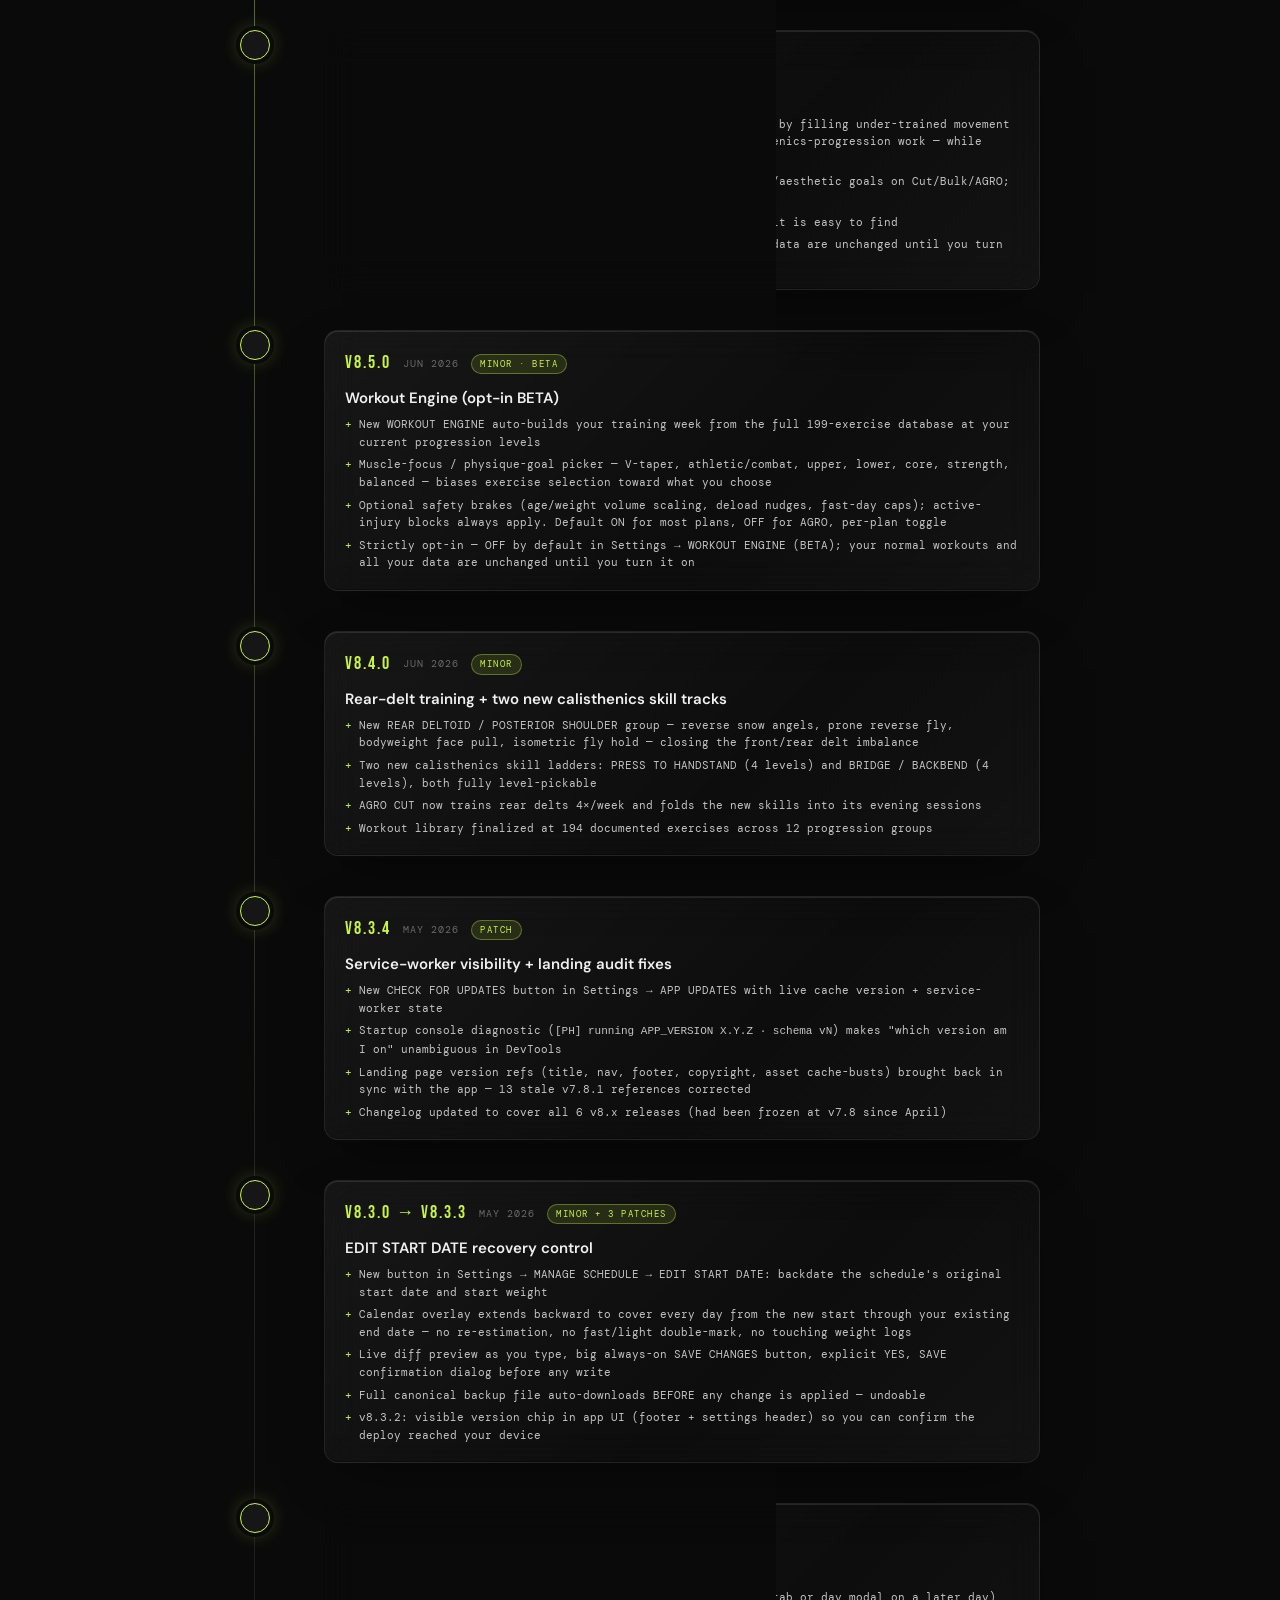
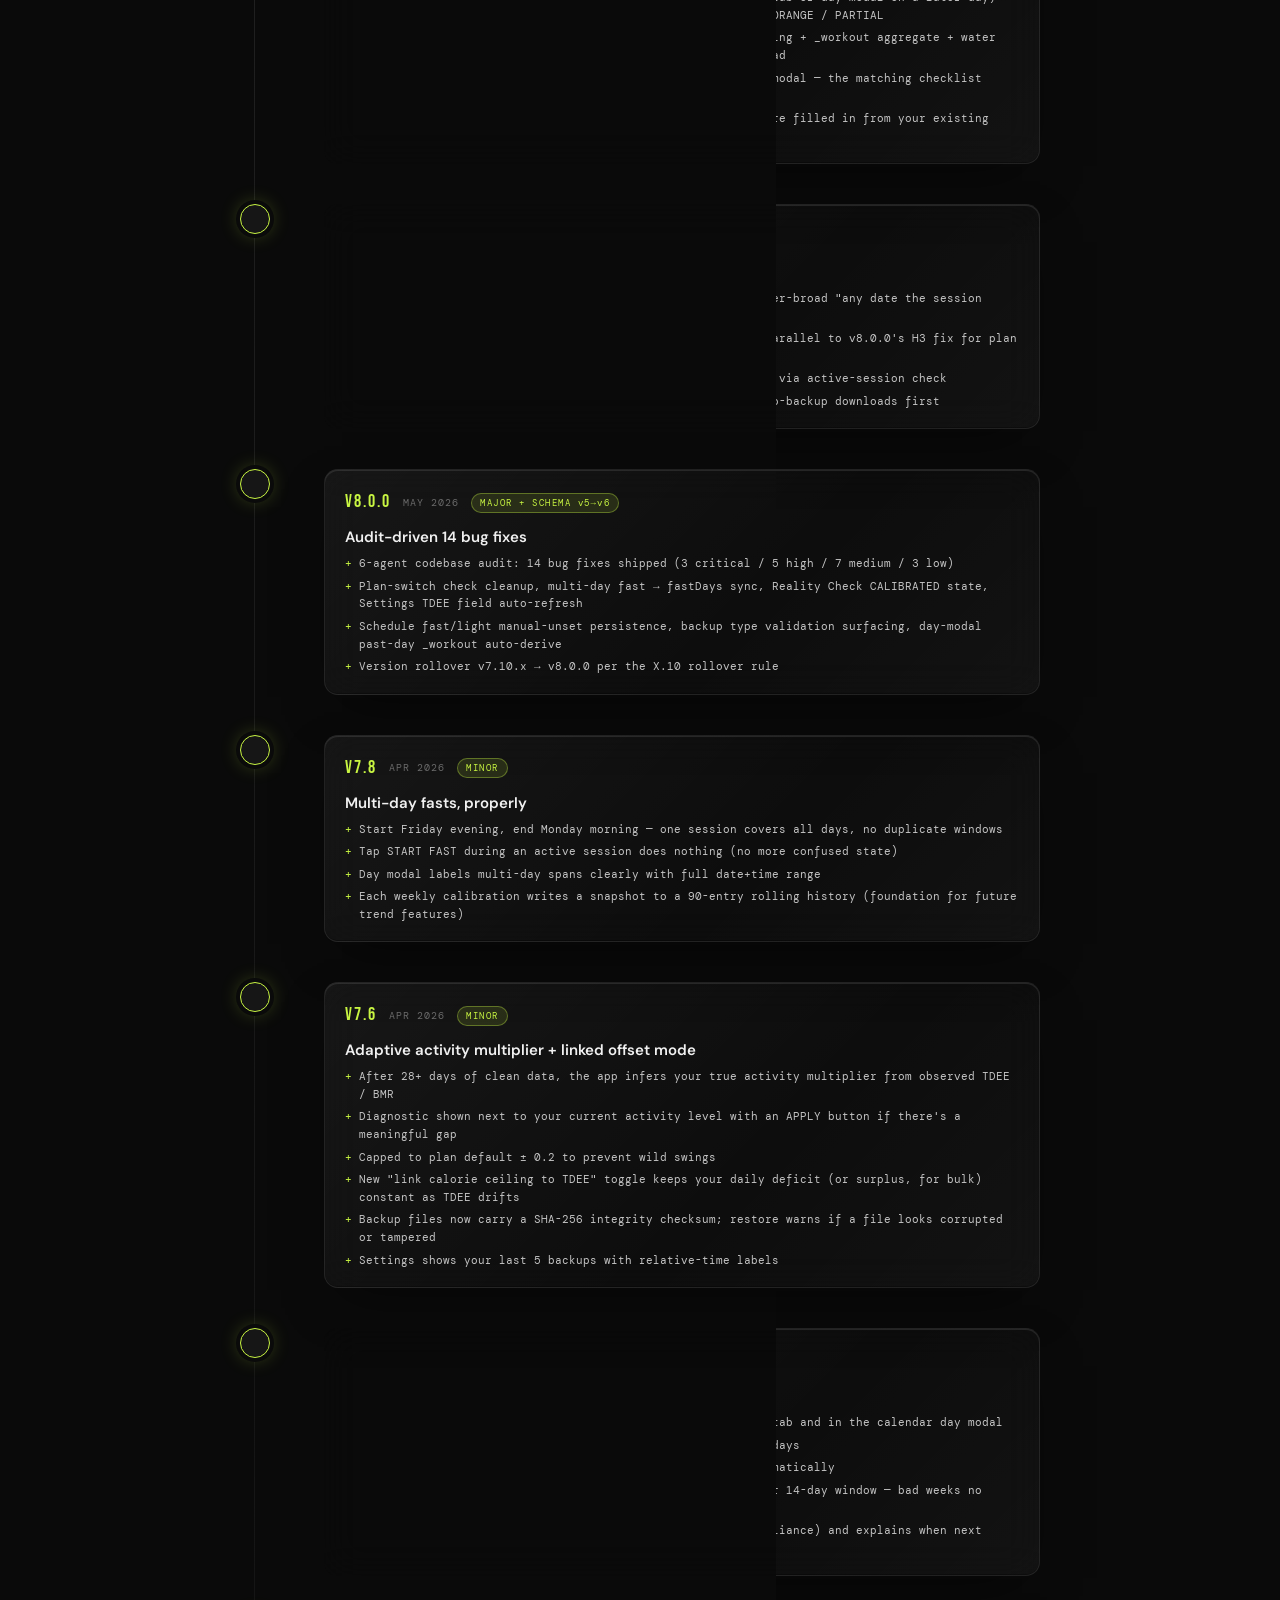
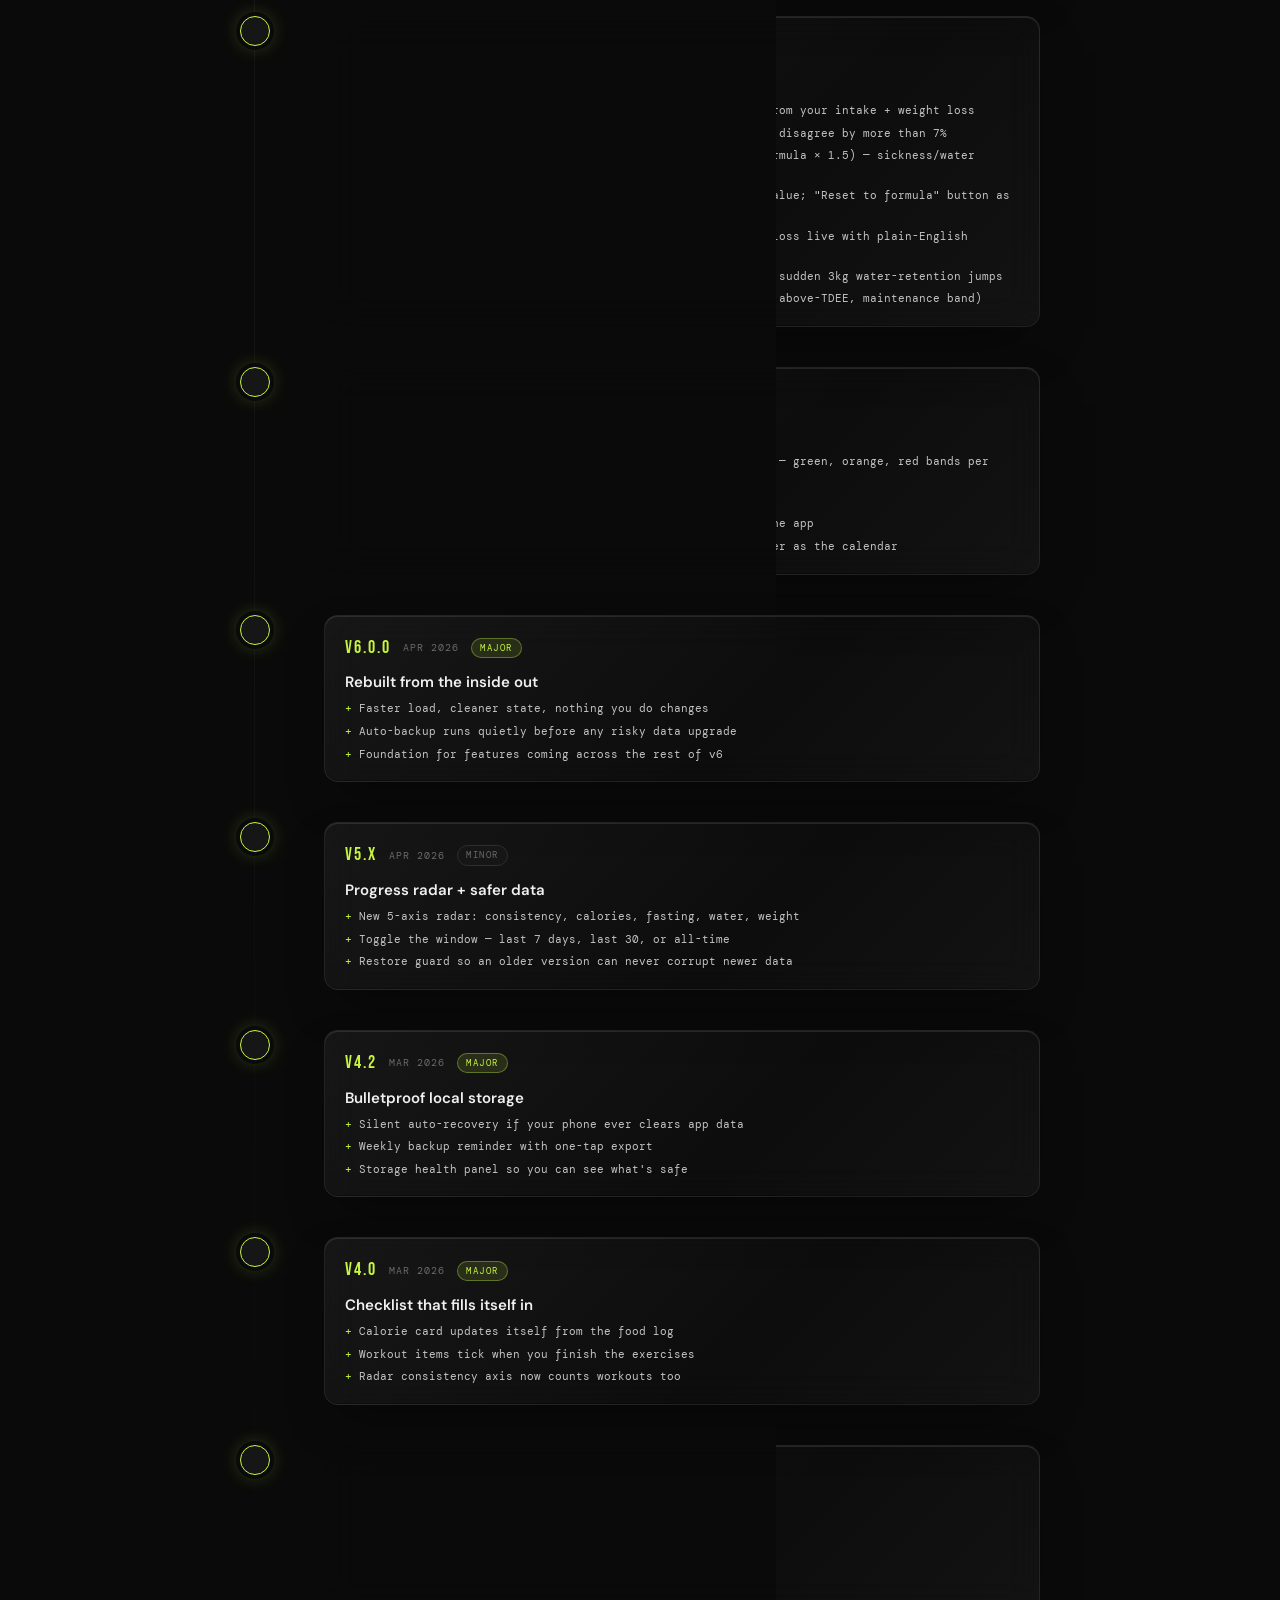
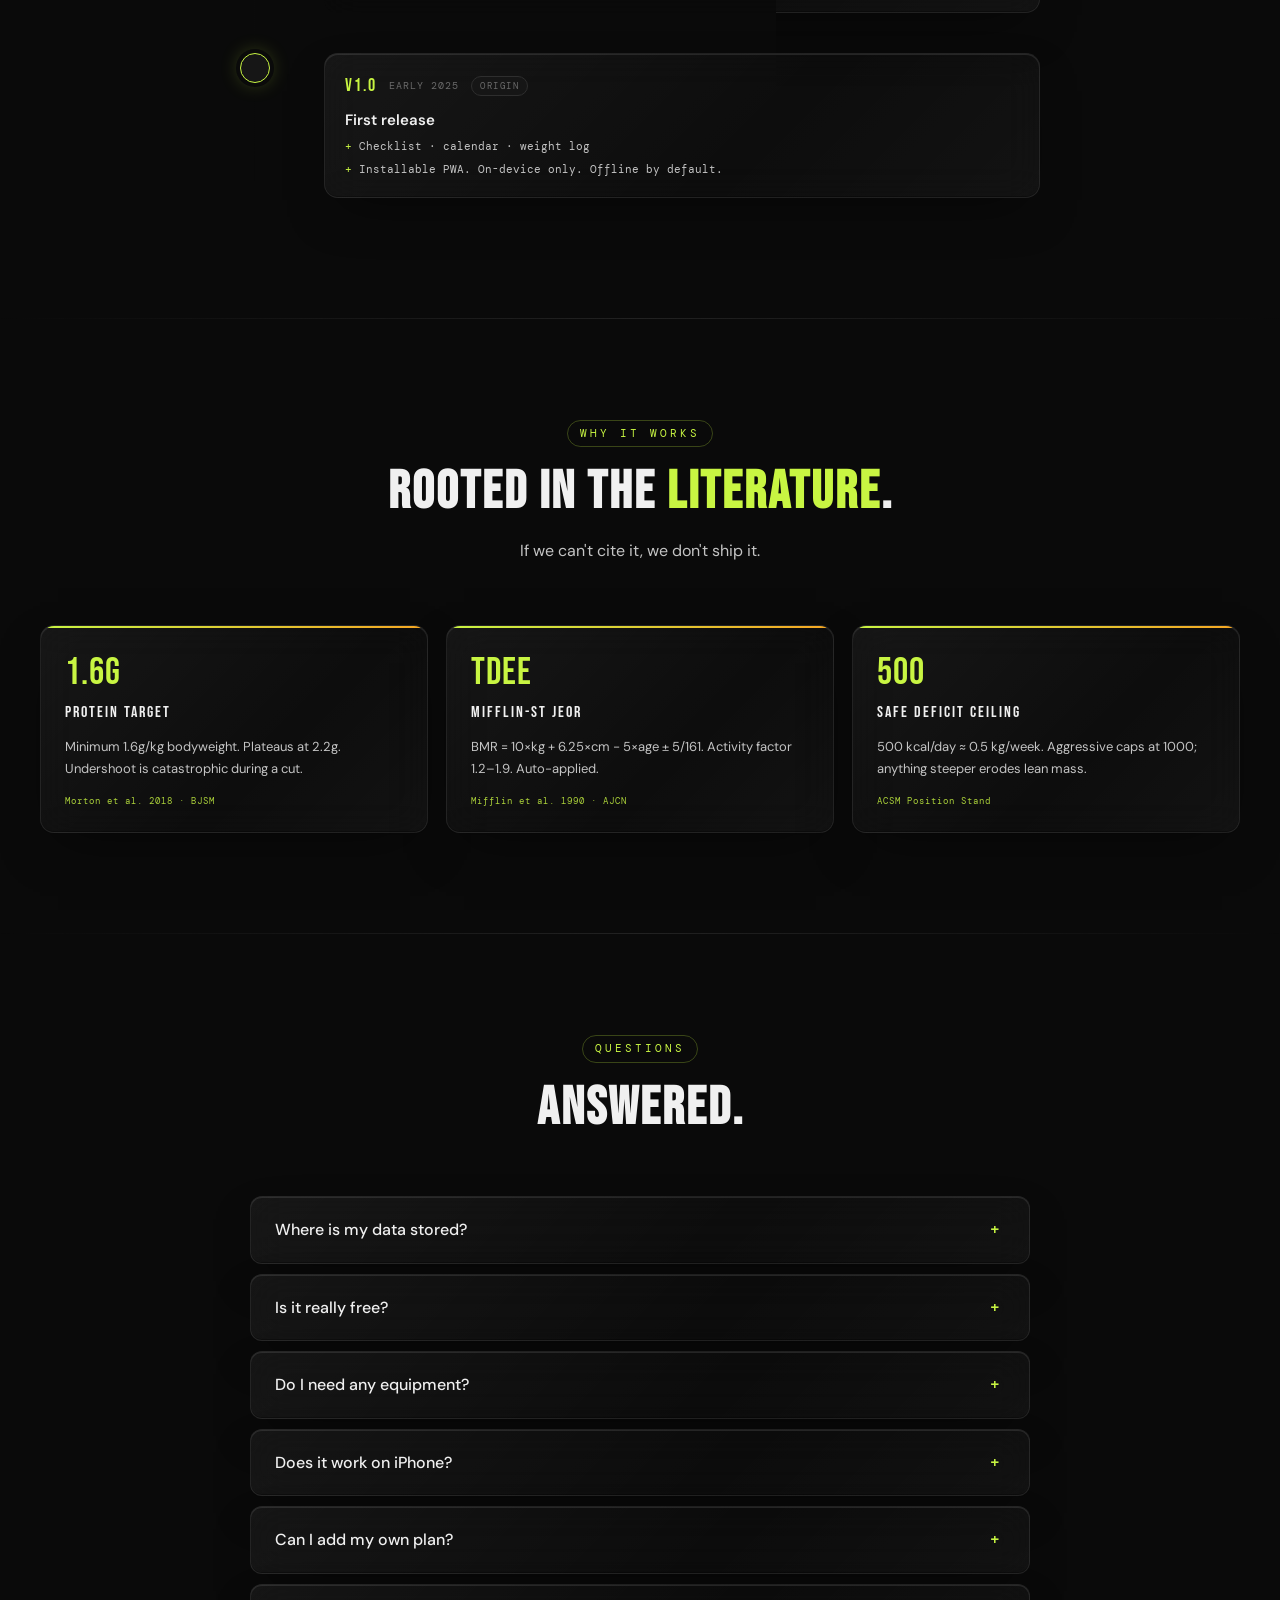
==== commit bcae4232: "v8.10.13: CYCLE max recomp — Thursday protein day, 1.7 g/kg protein, session formula - GLIDE Thursda" ====
--- a/index.html
+++ b/index.html
@@ -9,17 +9,17 @@
   window.location.replace('app.html');
 }
 </script>
-<title>Protocol Health · v8.10.12 — offline fitness protocol tracker, free</title>
+<title>Protocol Health · v8.10.13 — offline fitness protocol tracker, free</title>
 <meta name="description" content="Free fitness protocol PWA. Installs like a native app. Five training plans. Zero equipment. Zero accounts. Your data stays on your device.">
 <meta name="theme-color" content="#0a0a0a">
 <link rel="icon" type="image/png" sizes="32x32" href="favicon-32.png">
 <link rel="icon" type="image/x-icon" href="favicon.ico">
 <link rel="apple-touch-icon" href="PH_LOGO_192.png">
-<link rel="stylesheet" href="assets/landing.css?v=8.10.12">
-<link rel="stylesheet" href="assets/landing-sections.css?v=8.10.12">
-<link rel="stylesheet" href="assets/landing-demos.css?v=8.10.12">
-<link rel="stylesheet" href="assets/landing-v5.css?v=8.10.12">
-<link rel="stylesheet" href="assets/install-guide.css?v=8.10.12">
+<link rel="stylesheet" href="assets/landing.css?v=8.10.13">
+<link rel="stylesheet" href="assets/landing-sections.css?v=8.10.13">
+<link rel="stylesheet" href="assets/landing-demos.css?v=8.10.13">
+<link rel="stylesheet" href="assets/landing-v5.css?v=8.10.13">
+<link rel="stylesheet" href="assets/install-guide.css?v=8.10.13">
 </head>
 <body>
 
@@ -31,7 +31,7 @@
   <a href="#" class="nav-logo">
     <img src="PH_ARROWS_LOGO.png" alt="">
     <div class="brand">PROTOCOL <span>HEALTH</span></div>
-    <div class="ver">v8.10.12</div>
+    <div class="ver">v8.10.13</div>
   </a>
   <div class="nav-links">
     <a href="#anywhere">ANYWHERE</a>
@@ -49,7 +49,7 @@
   <div class="hero-copy">
     <div class="hero-badge">
       <span class="dot"></span>
-      v8.10.12 · FREE · OFFLINE · NO ACCOUNT
+      v8.10.13 · FREE · OFFLINE · NO ACCOUNT
     </div>
     <h1>
       <span class="outlined">YOUR</span> <span class="accent">PROTOCOL.</span><br>
@@ -567,8 +567,25 @@
       <div class="cl-dot current"></div>
       <div class="cl-body">
         <div class="cl-head">
+          <div class="cl-ver">v8.10.13</div>
+          <div class="cl-date">CURRENT · NOV 2026</div>
+          <div class="cl-tag">PATCH · MAX RECOMP</div>
+        </div>
+        <h4>CYCLE: Thursday protein day, higher protein, session formula</h4>
+        <ul>
+          <li>Thursday becomes a ~750-cal protein day instead of a water fast — nearly the same fat loss, more muscle kept and built</li>
+          <li>Protein target 1.7 g/kg (1.9 preferred) across three meals, with full calories + macros on every meal</li>
+          <li>11k step target, a 45-60 min session formula with weekly load increases, a Saturday sprint finisher, and a no-stimulants-near-bed rule</li>
+        </ul>
+      </div>
+    </div>
+
+    <div class="cl-entry reveal">
+      <div class="cl-dot"></div>
+      <div class="cl-body">
+        <div class="cl-head">
           <div class="cl-ver">v8.10.12</div>
-          <div class="cl-date">CURRENT · NOV 2026</div>
+          <div class="cl-date">NOV 2026</div>
           <div class="cl-tag">PATCH · ABS + MACHINES</div>
         </div>
         <h4>CYCLE: ab program, machine options, bonus block</h4>
@@ -1163,7 +1180,7 @@
     </a>
     <a href="#" class="btn-ghost" onclick="openInstall(); return false;">INSTALL GUIDE</a>
   </div>
-  <div class="note">v8.10.12 · Installable PWA · Offline ready</div>
+  <div class="note">v8.10.13 · Installable PWA · Offline ready</div>
 </section>
 
 <!-- FOOTER -->
@@ -1176,7 +1193,7 @@
       </div>
       <p>Installable PWA. On your device. No cloud.</p>
       <div class="footer-stats">
-        <div><span class="v">v8.10.12</span><span class="l">CURRENT</span></div>
+        <div><span class="v">v8.10.13</span><span class="l">CURRENT</span></div>
         <div><span class="v">100+</span><span class="l">SHIPPED</span></div>
         <div><span class="v">0</span><span class="l">APIS</span></div>
       </div>
@@ -1207,7 +1224,7 @@
   </div>
 
   <div class="footer-bottom">
-    <div>© 2026 PROTOCOL HEALTH · v8.10.12 · ALL RIGHTS RESERVED</div>
+    <div>© 2026 PROTOCOL HEALTH · v8.10.13 · ALL RIGHTS RESERVED</div>
     <div class="fb-tags">
       <span>NO ACCOUNTS</span>
       <span>NO CLOUD</span>
@@ -1475,8 +1492,8 @@
 
 <!-- Scripts -->
 <script src="assets/landing.js"></script>
-<script src="assets/landing-v5.js?v=8.10.12"></script>
-<script src="assets/install-guide.js?v=8.10.12"></script>
+<script src="assets/landing-v5.js?v=8.10.13"></script>
+<script src="assets/install-guide.js?v=8.10.13"></script>
 
 </body>
 </html>
